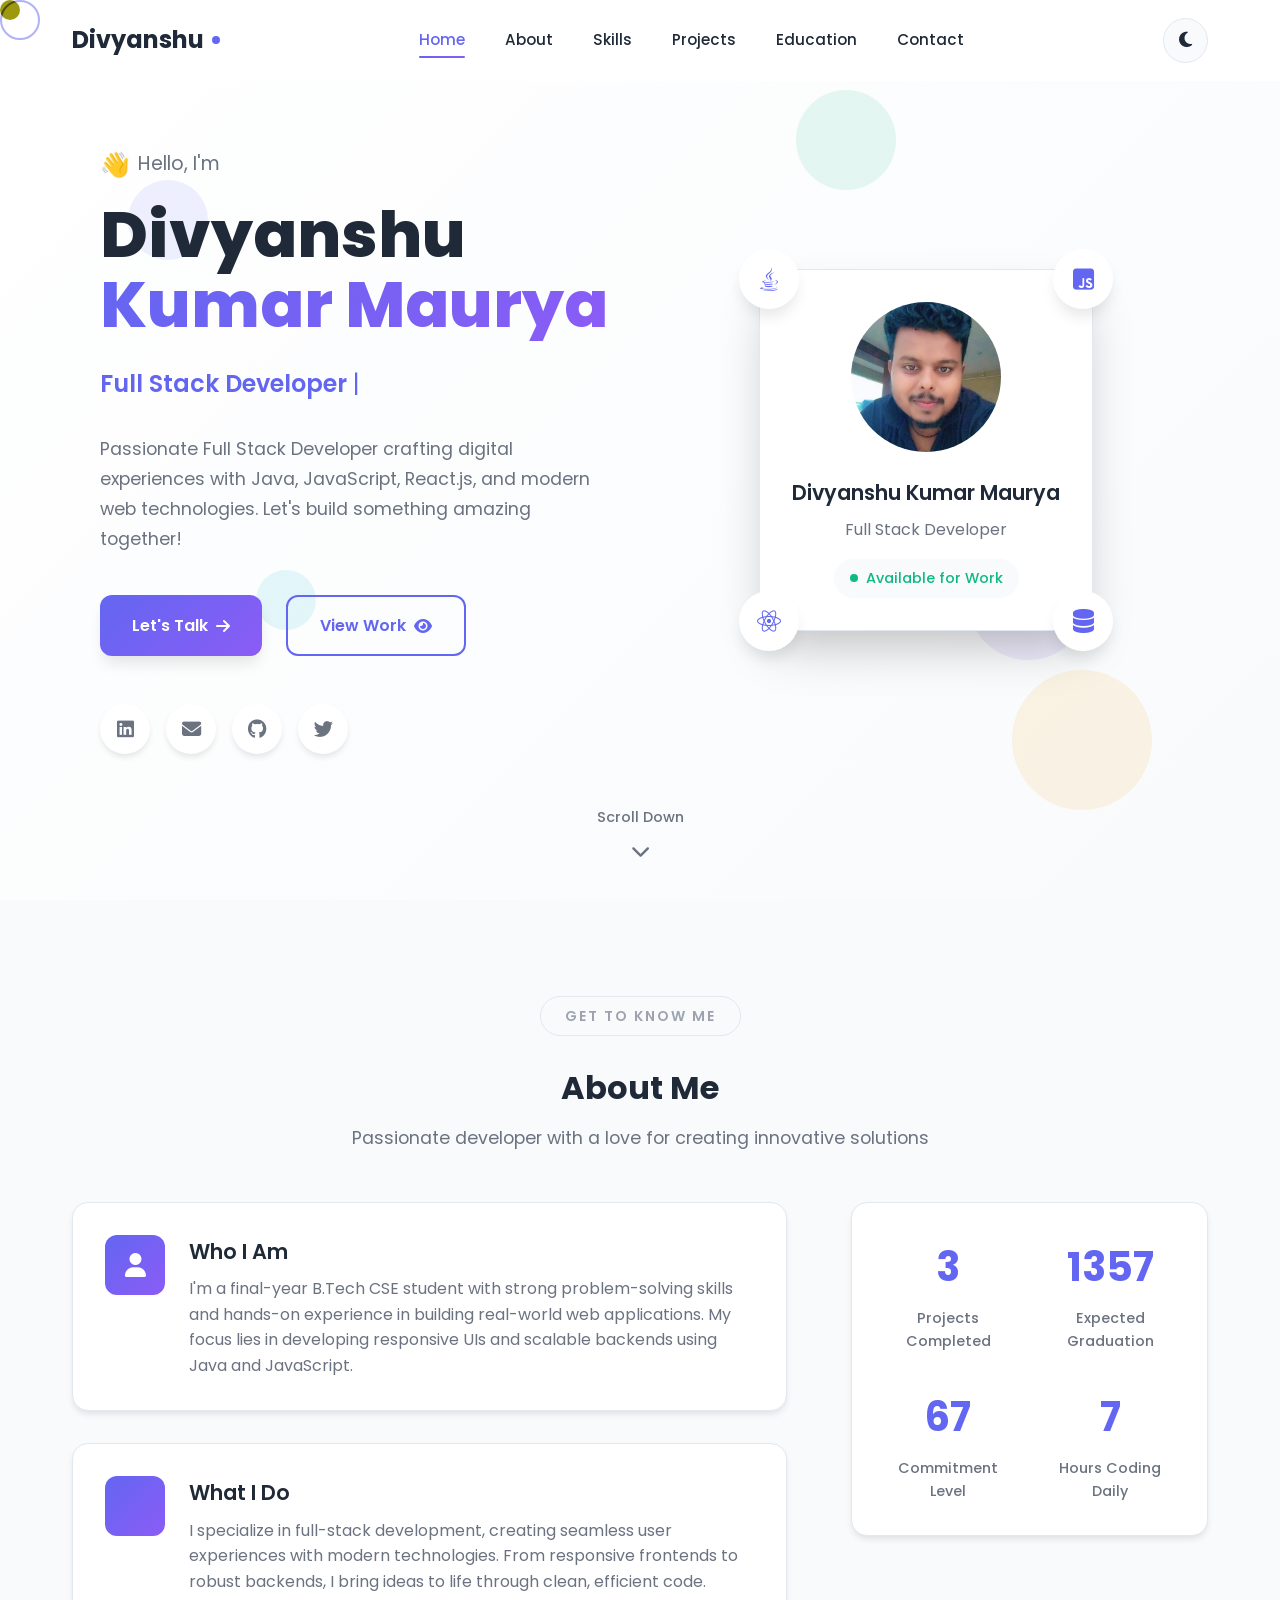
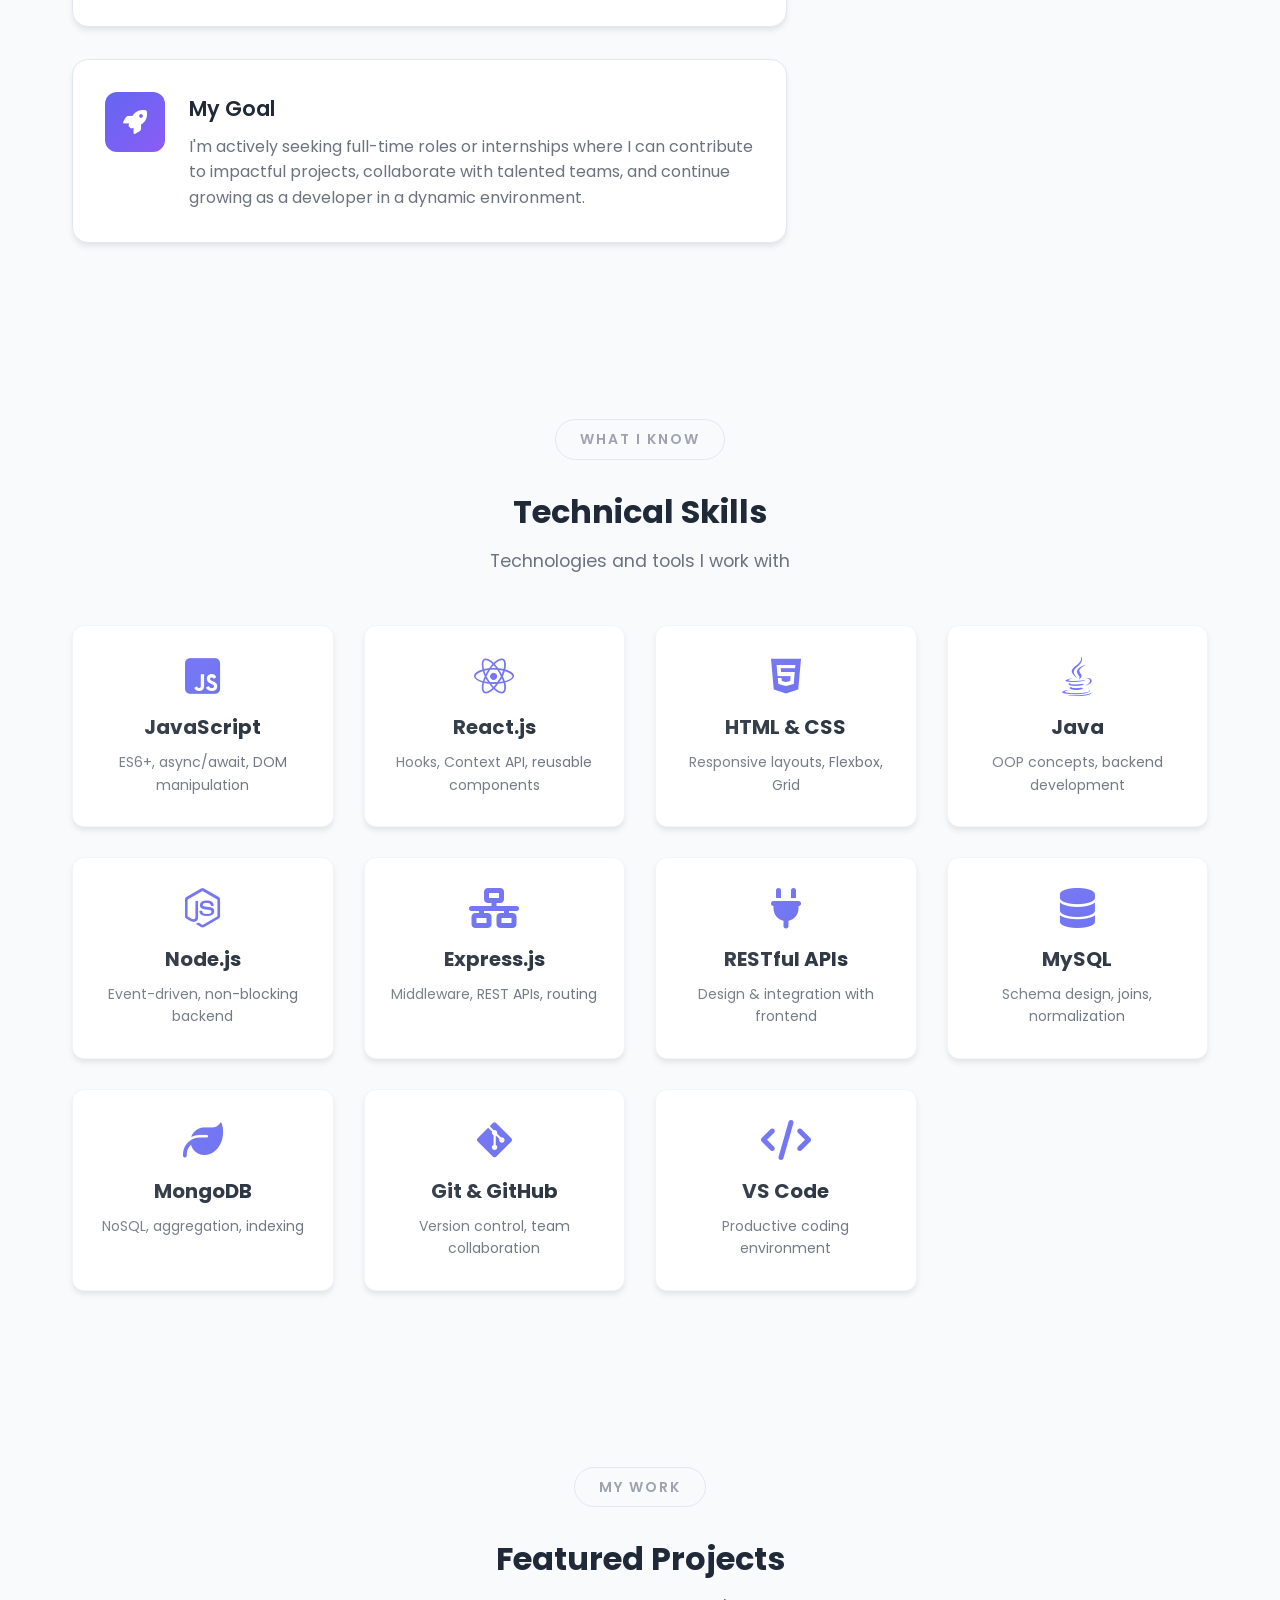
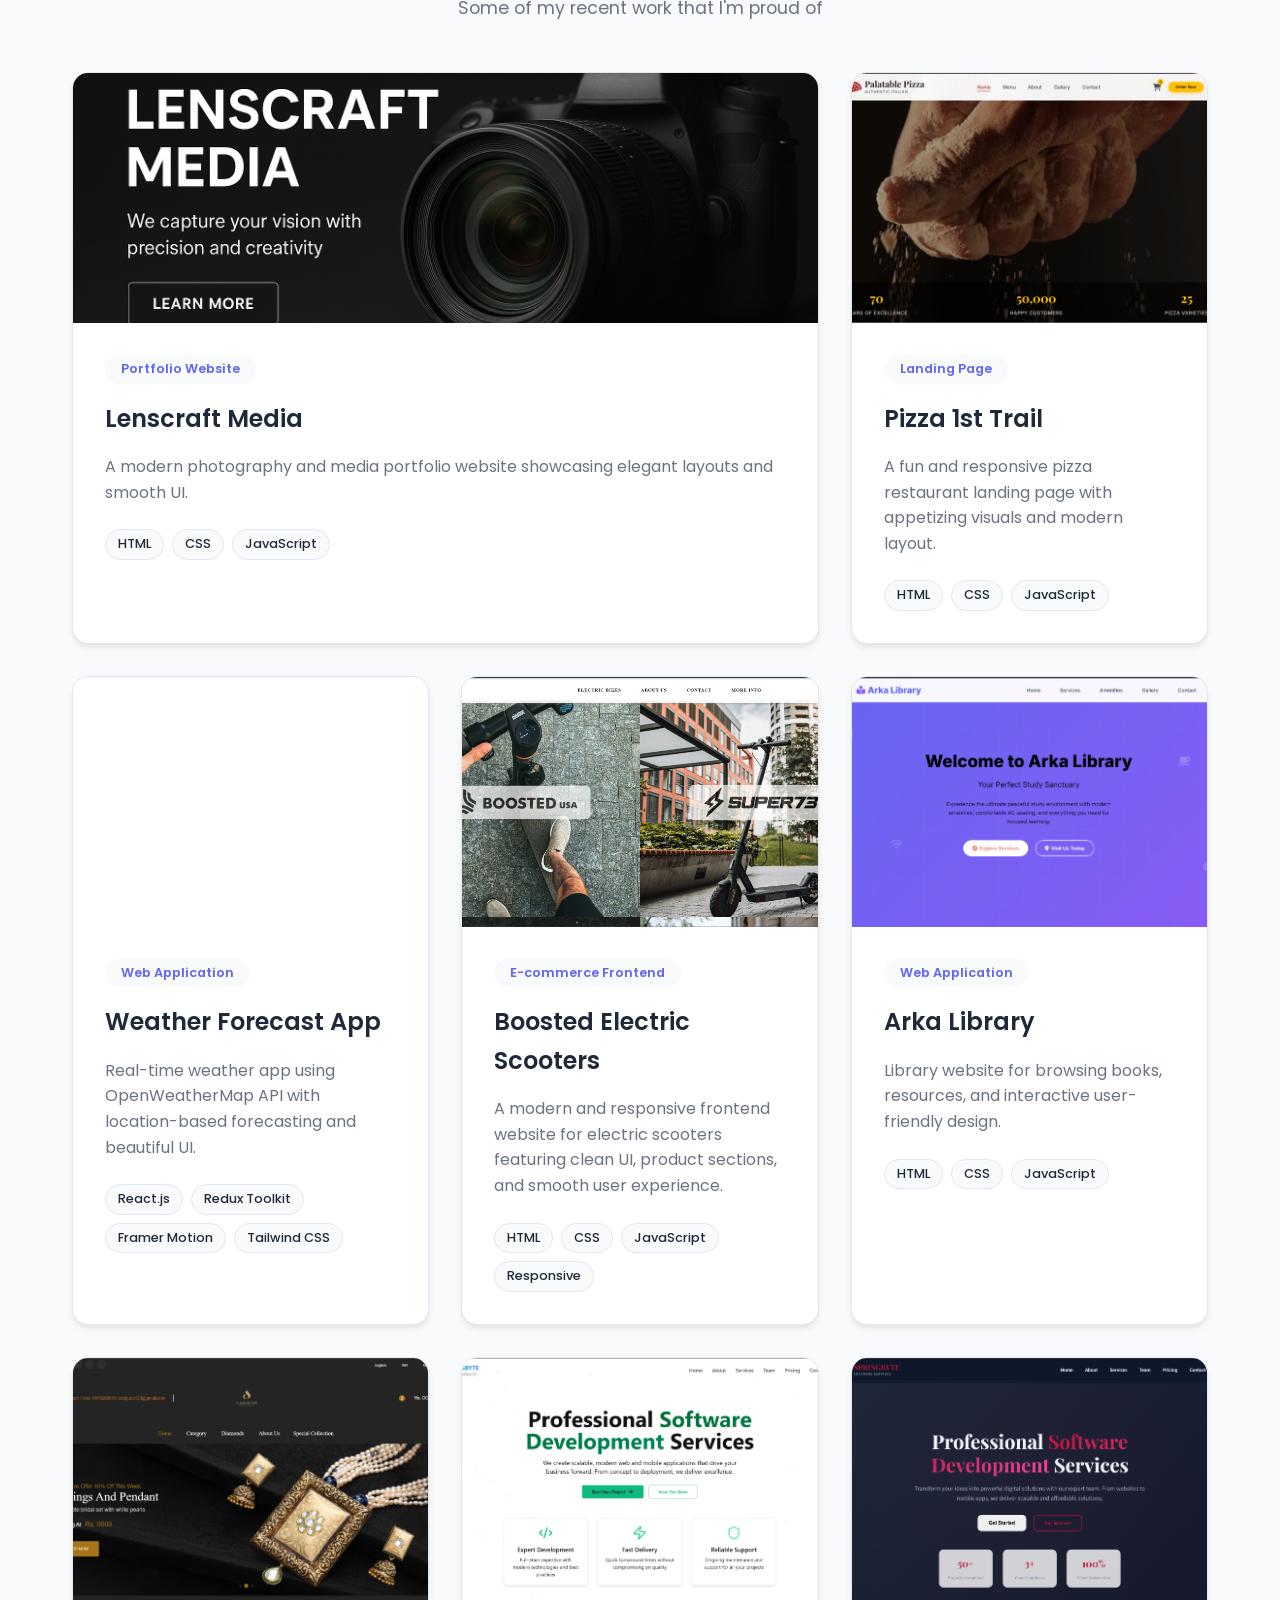
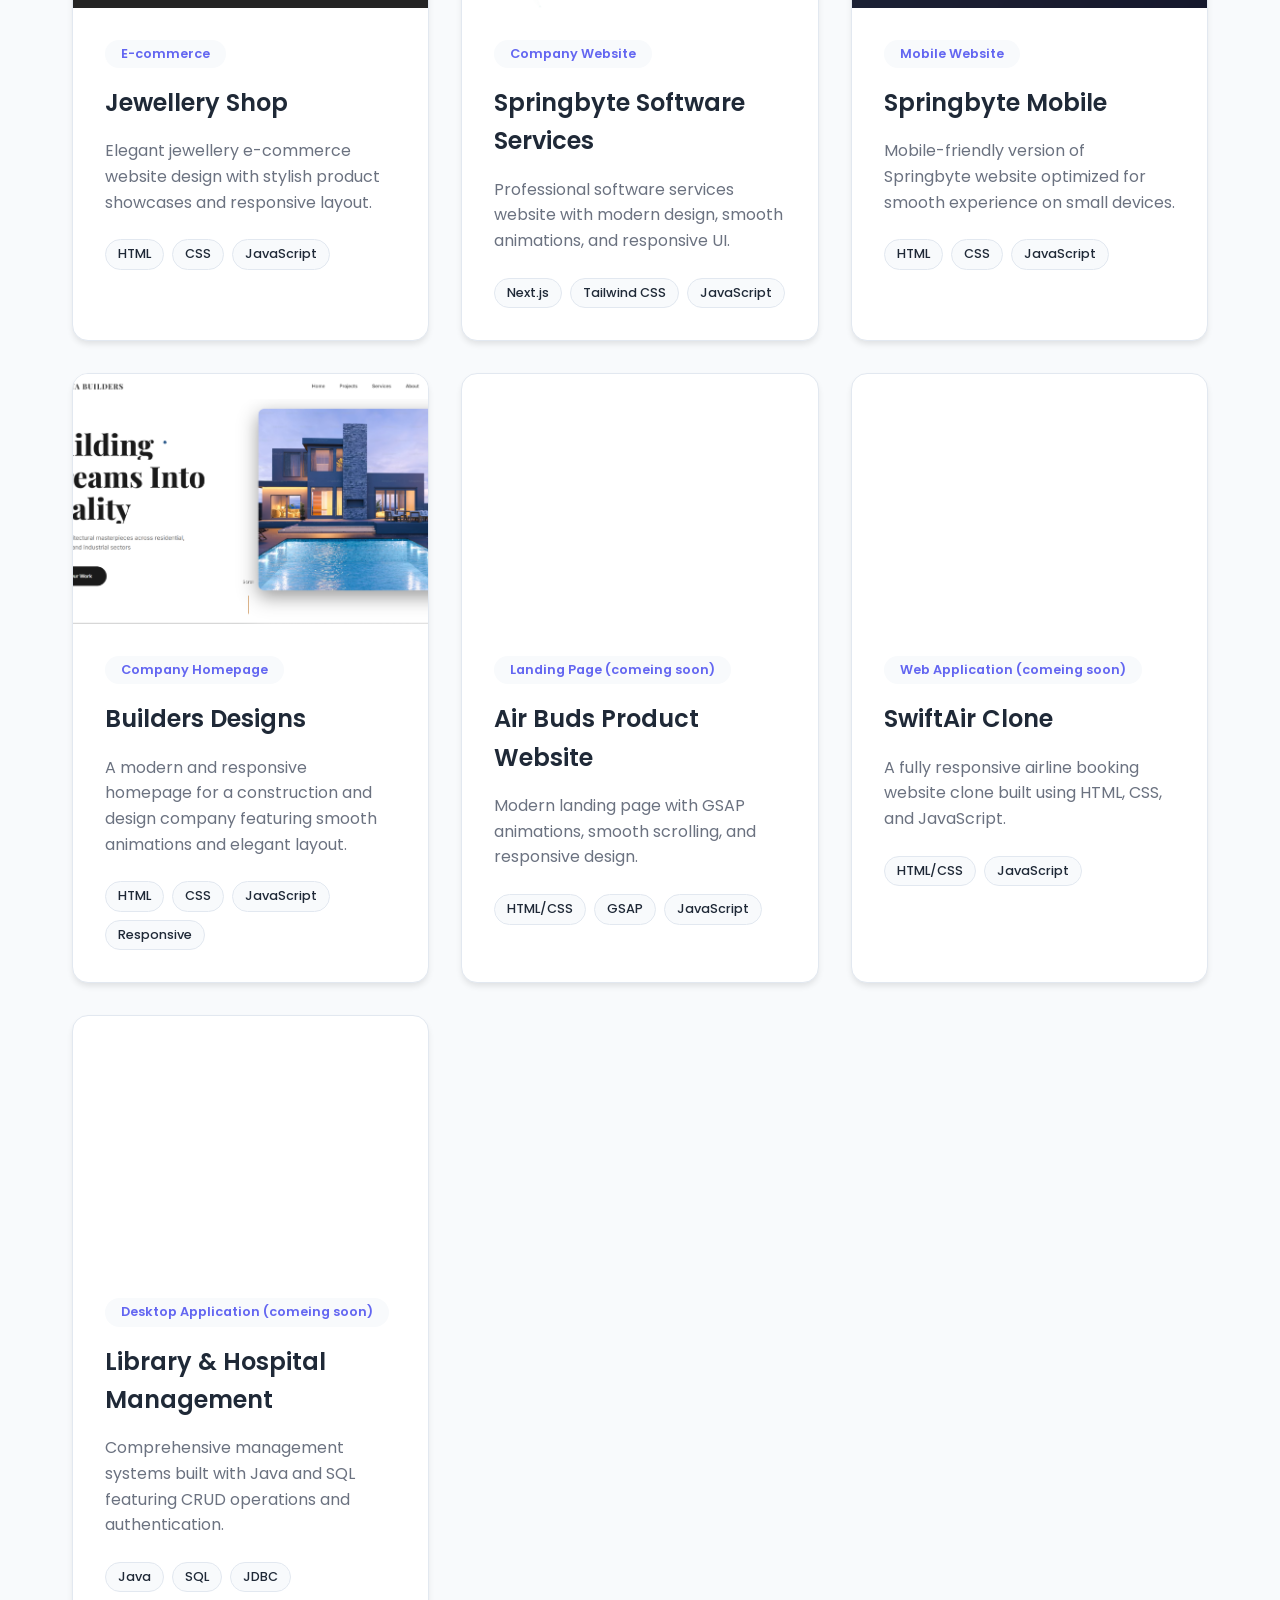
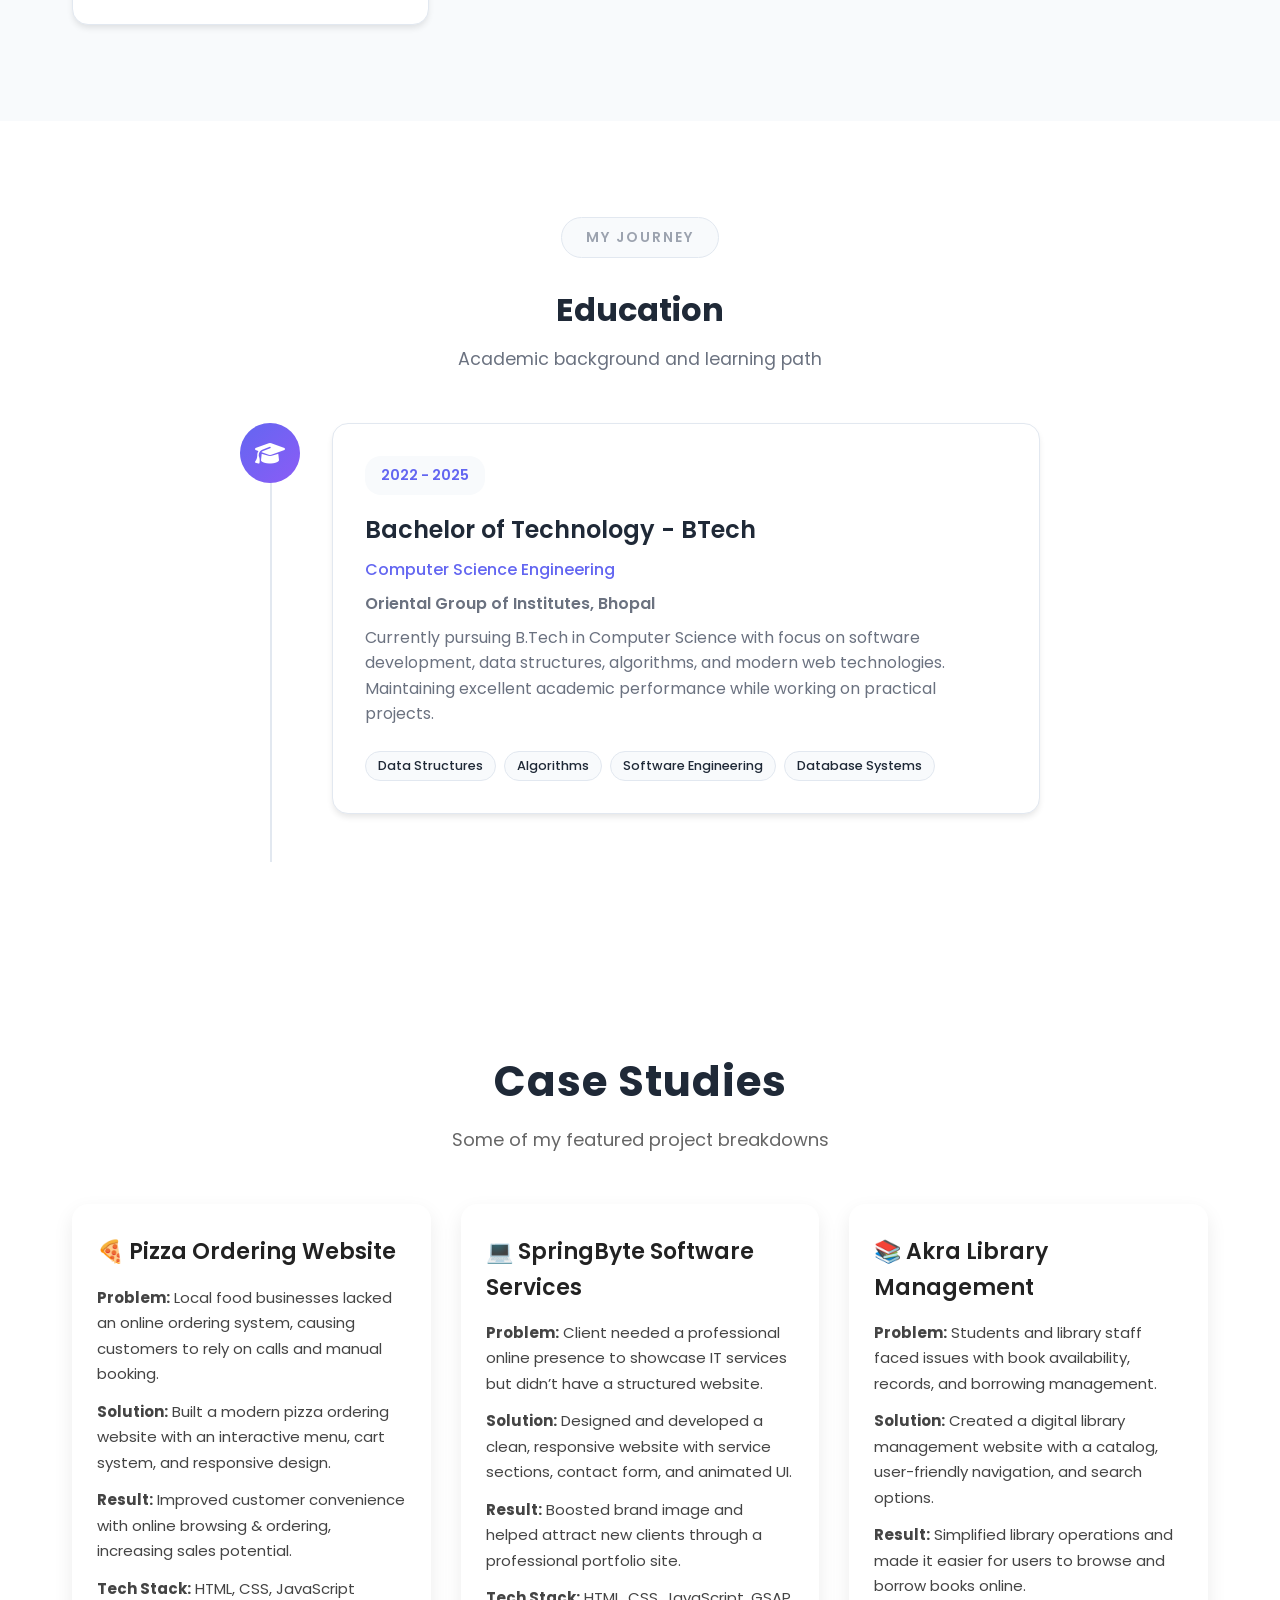
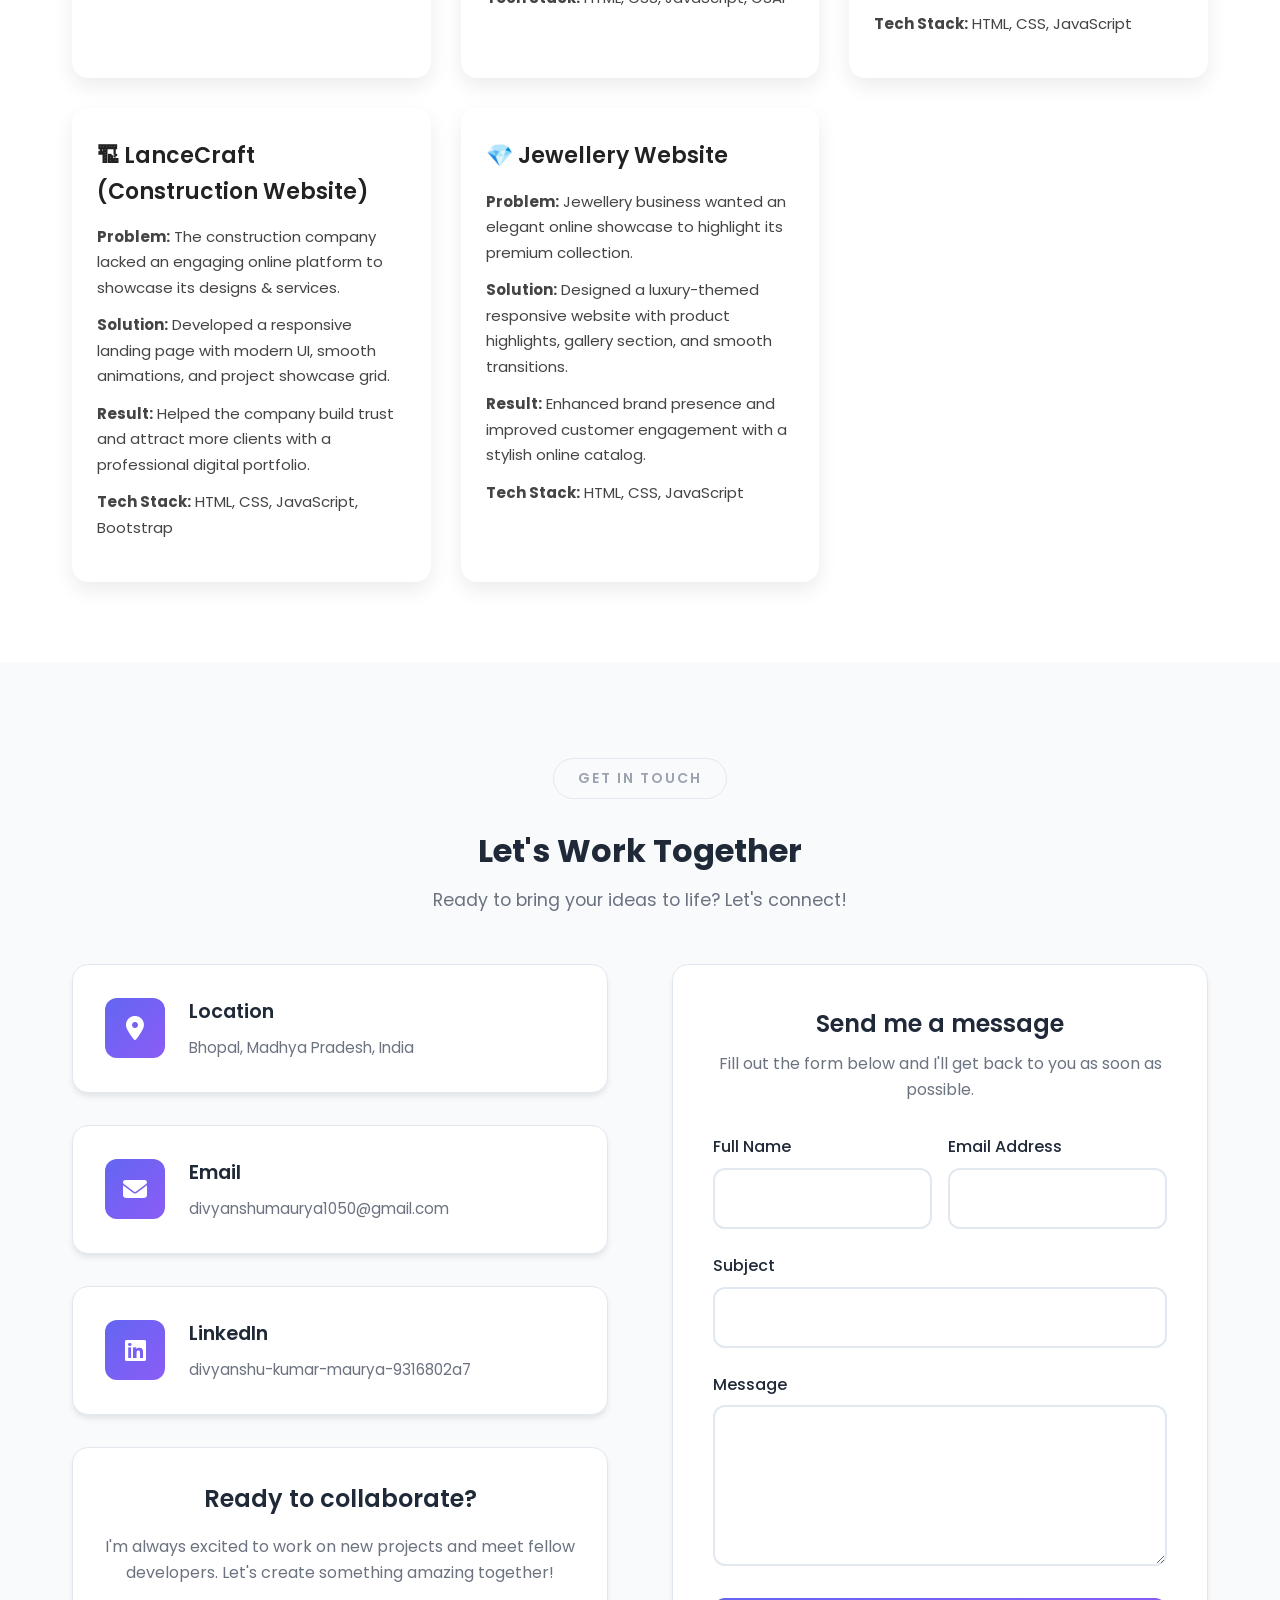
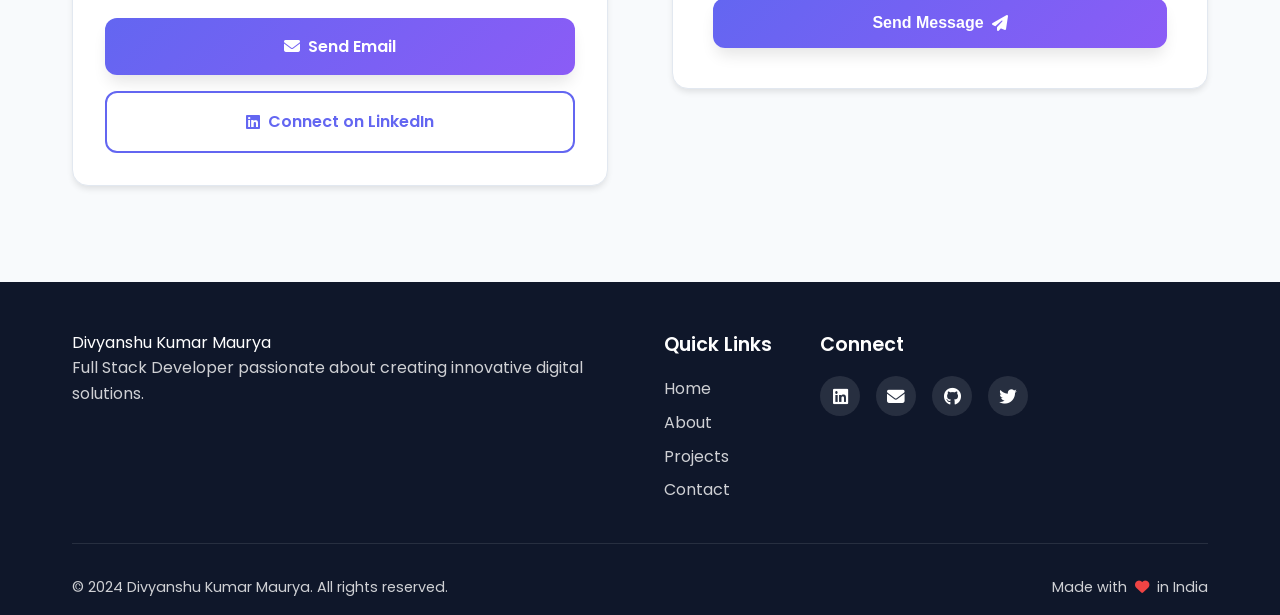
==== index.html @ ae53fe3b "updated project link of weather App change stuctire html to react" ====
<!DOCTYPE html>
<html lang="en">
<head>
    <meta charset="UTF-8">
    <meta name="viewport" content="width=device-width, initial-scale=1.0">
    <title>Divyanshu Kumar Maurya - Full Stack Developer</title>
    <link rel="stylesheet" href="style.css">
    <link href="https://cdnjs.cloudflare.com/ajax/libs/font-awesome/6.4.0/css/all.min.css" rel="stylesheet">
    <link href="https://fonts.googleapis.com/css2?family=Poppins:wght@300;400;500;600;700;800&display=swap" rel="stylesheet">
</head>
<body>
    <!-- Preloader -->
    <div class="preloader" id="preloader">
        <div class="loader">
            <div class="loader-circle"></div>
            <div class="loader-text">DKM</div>
        </div>
    </div>

    <!-- Cursor -->
    <div class="cursor" id="cursor"></div>
    <div class="cursor-follower" id="cursor-follower"></div>

    <!-- Navigation -->
    <nav class="navbar" id="navbar">
        <div class="nav-container">
            <div class="nav-logo">
                <span class="logo-text">Divyanshu</span>
                <div class="logo-dot"></div>
            </div>
            <ul class="nav-menu" id="nav-menu">
                <li><a href="#home" class="nav-link">Home</a></li>
                <li><a href="#about" class="nav-link">About</a></li>
                <li><a href="#skills" class="nav-link">Skills</a></li>
                <li><a href="#projects" class="nav-link">Projects</a></li>
                <li><a href="#education" class="nav-link">Education</a></li>
                <li><a href="#contact" class="nav-link">Contact</a></li>
            </ul>
            <div class="nav-actions">
                <button class="theme-toggle" id="theme-toggle">
                    <i class="fas fa-moon"></i>
                </button>
                <div class="hamburger" id="hamburger">
                    <span></span>
                    <span></span>
                    <span></span>
                </div>
            </div>
        </div>
    </nav>

    <!-- Hero Section -->
    <section id="home" class="hero">
        <div class="hero-bg">
            <div class="floating-shapes">
                <div class="shape shape-1"></div>
                <div class="shape shape-2"></div>
                <div class="shape shape-3"></div>
                <div class="shape shape-4"></div>
                <div class="shape shape-5"></div>
            </div>
        </div>
        
        <div class="hero-container">
            <div class="hero-content">
                <div class="hero-text">
                    <div class="hero-greeting">
                        <span class="wave">👋</span>
                        <span>Hello, I'm</span>
                    </div>
                    <h1 class="hero-title">
                        <span class="title-line">Divyanshu</span>
                        <span class="title-line highlight">Kumar Maurya</span>
                    </h1>
                    <div class="hero-subtitle">
                        <span class="typing-text" id="typing-text"></span>
                        <span class="cursor-blink">|</span>
                    </div>
                    <p class="hero-description">
                        Passionate Full Stack Developer crafting digital experiences with Java, JavaScript, React.js, and modern web technologies. 
                        Let's build something amazing together!
                    </p>
                    <div class="hero-buttons">
                        <a href="#contact" class="btn btn-primary">
                            <span>Let's Talk</span>
                            <i class="fas fa-arrow-right"></i>
                        </a>
                        <a href="#projects" class="btn btn-secondary">
                            <span>View Work</span>
                            <i class="fas fa-eye"></i>
                        </a>
                    </div>
                    <div class="hero-social">
                        <a href="https://www.linkedin.com/in/divyanshu-kumar-maurya-9316802a7" target="_blank" class="social-link" data-tooltip="LinkedIn">
                            <i class="fab fa-linkedin"></i>
                        </a>
                        <a href="mailto:divyanshumaurya1050@gmail.com" class="social-link" data-tooltip="Email">
                            <i class="fas fa-envelope"></i>
                        </a>
                        <a href="#" class="social-link" data-tooltip="GitHub">
                            <i class="fab fa-github"></i>
                        </a>
                        <a href="#" class="social-link" data-tooltip="Twitter">
                            <i class="fab fa-twitter"></i>
                        </a>
                    </div>
                </div>
                <div class="hero-image">
                    <div class="profile-container">
                        <div class="profile-card">
                            <div class="profile-avatar">
                                <img src="public/dev.jpg" alt="Divyanshu Kumar Maurya">
                                <div class="avatar-ring"></div>
                            </div>
                            <div class="profile-info">
                                <h3>Divyanshu Kumar Maurya</h3>
                                <p>Full Stack Developer</p>
                                <div class="status-badge">
                                    <span class="status-dot"></span>
                                    Available for Work
                                </div>
                            </div>
                        </div>
                        <div class="floating-icons">
                            <div class="tech-icon" style="--delay: 0s">
                                <i class="fab fa-java"></i>
                            </div>
                            <div class="tech-icon" style="--delay: 0.5s">
                                <i class="fab fa-js-square"></i>
                            </div>
                            <div class="tech-icon" style="--delay: 1s">
                                <i class="fab fa-react"></i>
                            </div>
                            <div class="tech-icon" style="--delay: 1.5s">
                                <i class="fas fa-database"></i>
                            </div>
                        </div>
                    </div>
                </div>
            </div>
        </div>
        
        <div class="scroll-indicator">
            <div class="scroll-text">Scroll Down</div>
            <div class="scroll-arrow">
                <i class="fas fa-chevron-down"></i>
            </div>
        </div>
    </section>

    <!-- About Section -->
    <section id="about" class="about">
        <div class="container">
            <div class="section-header">
                <span class="section-tag">Get to know me</span>
                <h2 class="section-title">About Me</h2>
                <p class="section-subtitle">Passionate developer with a love for creating innovative solutions</p>
            </div>
            
            <div class="about-content">
                <div class="about-text">
                    <div class="about-card">
                        <div class="card-icon">
                            <i class="fas fa-user"></i>
                        </div>
                        <div class="card-content">
                            <h3>Who I Am</h3>
                            <p>I'm a final-year B.Tech CSE student with strong problem-solving skills and hands-on experience in building real-world web applications. My focus lies in developing responsive UIs and scalable backends using Java and JavaScript.</p>
                        </div>
                    </div>
                    
                    <div class="about-card">
                        <div class="card-icon">
                            <i class="fas fa-target"></i>
                        </div>
                        <div class="card-content">
                            <h3>What I Do</h3>
                            <p>I specialize in full-stack development, creating seamless user experiences with modern technologies. From responsive frontends to robust backends, I bring ideas to life through clean, efficient code.</p>
                        </div>
                    </div>
                    
                    <div class="about-card">
                        <div class="card-icon">
                            <i class="fas fa-rocket"></i>
                        </div>
                        <div class="card-content">
                            <h3>My Goal</h3>
                            <p>I'm actively seeking full-time roles or internships where I can contribute to impactful projects, collaborate with talented teams, and continue growing as a developer in a dynamic environment.</p>
                        </div>
                    </div>
                </div>
                
                <div class="about-stats">
                    <div class="stats-grid">
                        <div class="stat-item">
                            <div class="stat-number" data-count="4">0</div>
                            <div class="stat-label">Projects Completed</div>
                        </div>
                        <div class="stat-item">
                            <div class="stat-number" data-count="2025">2022</div>
                            <div class="stat-label">Expected Graduation</div>
                        </div>
                        <div class="stat-item">
                            <div class="stat-number" data-count="100">0</div>
                            <div class="stat-label">Commitment Level</div>
                        </div>
                        <div class="stat-item">
                            <div class="stat-number" data-count="10">0</div>
                            <div class="stat-label">Hours Coding Daily</div>
                        </div>
                    </div>
                </div>
            </div>
        </div>
    </section>
  <!-- Skills Section -->
<section id="skills" class="skills-section">
  <div class="container">
    <div class="section-header">
      <span class="section-tag">What I Know</span>
      <h2 class="section-title">Technical Skills</h2>
      <p class="section-subtitle">Technologies and tools I work with</p>
    </div>

    <div class="skills-grid">
      <!-- Frontend -->
      <div class="skill-card">
        <i class="fab fa-js-square"></i>
        <h3>JavaScript</h3>
        <p>ES6+, async/await, DOM manipulation</p>
      </div>

      <div class="skill-card">
        <i class="fab fa-react"></i>
        <h3>React.js</h3>
        <p>Hooks, Context API, reusable components</p>
      </div>

      <div class="skill-card">
        <i class="fab fa-html5"></i>
        <h3>HTML & CSS</h3>
        <p>Responsive layouts, Flexbox, Grid</p>
      </div>

      <!-- Backend -->
      <div class="skill-card">
        <i class="fab fa-java"></i>
        <h3>Java</h3>
        <p>OOP concepts, backend development</p>
      </div>

      <div class="skill-card">
        <i class="fab fa-node-js"></i>
        <h3>Node.js</h3>
        <p>Event-driven, non-blocking backend</p>
      </div>

      <div class="skill-card">
        <i class="fas fa-network-wired"></i>
        <h3>Express.js</h3>
        <p>Middleware, REST APIs, routing</p>
      </div>

      <div class="skill-card">
        <i class="fas fa-plug"></i>
        <h3>RESTful APIs</h3>
        <p>Design & integration with frontend</p>
      </div>

      <!-- Database -->
      <div class="skill-card">
        <i class="fas fa-database"></i>
        <h3>MySQL</h3>
        <p>Schema design, joins, normalization</p>
      </div>

      <div class="skill-card">
        <i class="fas fa-leaf"></i>
        <h3>MongoDB</h3>
        <p>NoSQL, aggregation, indexing</p>
      </div>

      <!-- Tools -->
      <div class="skill-card">
        <i class="fab fa-git-alt"></i>
        <h3>Git & GitHub</h3>
        <p>Version control, team collaboration</p>
      </div>

      <div class="skill-card">
        <i class="fas fa-code"></i>
        <h3>VS Code</h3>
        <p>Productive coding environment</p>
      </div>
    </div>
  </div>
</section>

<!-- Animation Script (AOS Library) -->
<link href="https://unpkg.com/aos@2.3.1/dist/aos.css" rel="stylesheet">
<script src="https://unpkg.com/aos@2.3.1/dist/aos.js"></script>
<script>
  AOS.init({
    duration: 1000,
    once: true
  });
</script>


    <!-- Projects Section -->
<section id="projects" class="projects">
  <div class="container">
    <div class="section-header">
      <span class="section-tag">My work</span>
      <h2 class="section-title">Featured Projects</h2>
      <p class="section-subtitle">Some of my recent work that I'm proud of</p>
    </div>

    <div class="projects-grid">

      <!-- Lenscraft Media -->
      <div class="project-card featured">
        <div class="project-image">
          <img src="public/ChatGPT Image Sep 14, 2025, 07_18_45 PM.png" alt="Lenscraft Media">
          <div class="project-overlay">
            <div class="project-links">
              <a href="https://dvyanshu1050.github.io/LENSCRAFT-MEDIA/" target="_blank" class="project-link">
                <i class="fas fa-external-link-alt"></i>
              </a>
              <a href="#" target="_blank" class="project-link">
                <i class="fab fa-github"></i>
              </a>
            </div>
          </div>
        </div>
        <div class="project-content">
          <div class="project-category">Portfolio Website</div>
          <h3>Lenscraft Media</h3>
          <p>A modern photography and media portfolio website showcasing elegant layouts and smooth UI.</p>
          <div class="project-tech">
            <span>HTML</span>
            <span>CSS</span>
            <span>JavaScript</span>
          </div>
        </div>
      </div>

      <!-- Pizza 1st Trail -->
      <div class="project-card">
        <div class="project-image">
          <img src="public/Screenshot 2025-09-14 191158.png" alt="Pizza Website">
          <div class="project-overlay">
            <div class="project-links">
              <a href="https://dvyanshu1050.github.io/pizza1stTrail/" target="_blank" class="project-link">
                <i class="fas fa-external-link-alt"></i>
              </a>
              <a href="#" target="_blank" class="project-link">
                <i class="fab fa-github"></i>
              </a>
            </div>
          </div>
        </div>
        <div class="project-content">
          <div class="project-category">Landing Page</div>
          <h3>Pizza 1st Trail</h3>
          <p>A fun and responsive pizza restaurant landing page with appetizing visuals and modern layout.</p>
          <div class="project-tech">
            <span>HTML</span>
            <span>CSS</span>
            <span>JavaScript</span>
          </div>
        </div>
      </div>

 <!-- Weather App -->
<div class="project-card">
  <div class="project-image">
    <img src="https://i.ytimg.com/vi/w-V1pMrGAjc/maxresdefault.jpg" alt="Weather Forecast App">
    
    <div class="project-overlay">
      <div class="project-links">
        
        <!-- ✅ Updated Live Link -->
        <a href="https://weather-app-lovat-alpha-67.vercel.app/" target="_blank" class="project-link">
          <i class="fas fa-external-link-alt"></i>
        </a>

        <!-- GitHub same -->
        <a href="https://github.com/Dvyanshu1050/weatherApp" target="_blank" class="project-link">
          <i class="fab fa-github"></i>
        </a>

      </div>
    </div>
  </div>

  <div class="project-content">
    <div class="project-category">Web Application</div>
    <h3>Weather Forecast App</h3>

    <p>
      Real-time weather app using OpenWeatherMap API with location-based forecasting and beautiful UI.
    </p>

   <div class="project-tech">
  <span>React.js</span>
  <span>Redux Toolkit</span>
  <span>Framer Motion</span>
  <span>Tailwind CSS</span>
</div>
  </div>
</div>

<!-- Boosted Electric Scooters -->
<div class="project-card">
  <div class="project-image">
    <img src="public/Screenshot 2026-01-14 220104.png" alt="Boosted Electric Scooters">
    <div class="project-overlay">
      <div class="project-links">
        <a href="https://dvyanshu1050.github.io/Boosted_electric_scooters-frontend/" target="_blank" class="project-link">
          <i class="fas fa-external-link-alt"></i>
        </a>
        <a href="#" target="_blank" class="project-link">
          <i class="fab fa-github"></i>
        </a>
      </div>
    </div>
  </div>

  <div class="project-content">
    <div class="project-category">E-commerce Frontend</div>
    <h3>Boosted Electric Scooters</h3>
    <p>
      A modern and responsive frontend website for electric scooters featuring
      clean UI, product sections, and smooth user experience.
    </p>
    <div class="project-tech">
      <span>HTML</span>
      <span>CSS</span>
      <span>JavaScript</span>
      <span>Responsive</span>
    </div>
  </div>
</div>

      <!-- Arka Library -->
      <div class="project-card">
        <div class="project-image">
          <img src="public/Screenshot 2025-09-14 191228.png" alt="Arka Library Website">
          <div class="project-overlay">
            <div class="project-links">
              <a href="https://dvyanshu1050.github.io/Arka_Library_01/" target="_blank" class="project-link">
                <i class="fas fa-external-link-alt"></i>
              </a>
              <a href="#" target="_blank" class="project-link">
                <i class="fab fa-github"></i>
              </a>
            </div>
          </div>
        </div>
        <div class="project-content">
          <div class="project-category">Web Application</div>
          <h3>Arka Library</h3>
          <p>Library website for browsing books, resources, and interactive user-friendly design.</p>
          <div class="project-tech">
            <span>HTML</span>
            <span>CSS</span>
            <span>JavaScript</span>
          </div>
        </div>
      </div>

      <!-- Jewellery Shop -->
      <div class="project-card">
        <div class="project-image">
          <img src="public/Screenshot 2025-09-14 191320.png" alt="Jewellery Shop">
          <div class="project-overlay">
            <div class="project-links">
              <a href="https://dvyanshu1050.github.io/JewelleryShop/" target="_blank" class="project-link">
                <i class="fas fa-external-link-alt"></i>
              </a>
              <a href="#" target="_blank" class="project-link">
                <i class="fab fa-github"></i>
              </a>
            </div>
          </div>
        </div>
        <div class="project-content">
          <div class="project-category">E-commerce</div>
          <h3>Jewellery Shop</h3>
          <p>Elegant jewellery e-commerce website design with stylish product showcases and responsive layout.</p>
          <div class="project-tech">
            <span>HTML</span>
            <span>CSS</span>
            <span>JavaScript</span>
          </div>
        </div>
      </div>

      <!-- Springbyte -->
      <div class="project-card">
        <div class="project-image">
          <img src="public/Screenshot 2025-09-15 165918.png" alt="Springbyte Website">
          <div class="project-overlay">
            <div class="project-links">
              <a href="https://springbyte.vercel.app" target="_blank" class="project-link">
                <i class="fas fa-external-link-alt"></i>
              </a>
              <a href="#" target="_blank" class="project-link">
                <i class="fab fa-github"></i>
              </a>
            </div>
          </div>
        </div>
        <div class="project-content">
          <div class="project-category">Company Website </div>
          <h3>Springbyte Software Services</h3>
          <p>Professional software services website with modern design, smooth animations, and responsive UI.</p>
          <div class="project-tech">
            <span>Next.js</span>
            <span>Tailwind CSS</span>
            <span>JavaScript</span>
          </div>
        </div>
      </div>

      <!-- Mobile Springbyte -->
      <div class="project-card">
        <div class="project-image">
          <img src="public/Screenshot 2025-09-15 165611.png" alt="Mobile Springbyte Website">
          <div class="project-overlay">
            <div class="project-links">
              <a href="https://dvyanshu1050.github.io/MobileSPRINGBYTE-SOFTWARE-SERVICES/" target="_blank" class="project-link">
                <i class="fas fa-external-link-alt"></i>
              </a>
              <a href="#" target="_blank" class="project-link">
                <i class="fab fa-github"></i>
              </a>
            </div>
          </div>
        </div>
        <div class="project-content">
          <div class="project-category">Mobile Website</div>
          <h3>Springbyte Mobile</h3>
          <p>Mobile-friendly version of Springbyte website optimized for smooth experience on small devices.</p>
          <div class="project-tech">
            <span>HTML</span>
            <span>CSS</span>
            <span>JavaScript</span>
          </div>
        </div>
      </div>
     
      <!-- Builders Designs -->
<div class="project-card">
  <div class="project-image">
    <img src="public/Screenshot 2025-10-07 145020.png " alt="Builders Design Website">
    <div class="project-overlay">
      <div class="project-links">
        <a href="https://dvyanshu1050.github.io/builders_design/" target="_blank" class="project-link">
          <i class="fas fa-external-link-alt"></i>
        </a>
        <a href="https://github.com/Dvyanshu1050/builders_design" target="_blank" class="project-link">
          <i class="fab fa-github"></i>
        </a>
      </div>
    </div>
  </div>
  <div class="project-content">
    <div class="project-category">Company Homepage</div>
    <h3>Builders Designs</h3>
    <p>A modern and responsive homepage for a construction and design company featuring smooth animations and elegant layout.</p>
    <div class="project-tech">
      <span>HTML</span>
      <span>CSS</span>
      <span>JavaScript</span>
      <span>Responsive</span>
    </div>
  </div>
</div>

      <!-- Air Buds -->
      <div class="project-card">
        <div class="project-image">
          <img src="https://cdn.shopify.com/s/files/1/0506/6788/0604/files/Airbud_550_Web_Banner_600x600.jpg?v=1679396268" alt="Air Buds Website">
          <div class="project-overlay">
            <div class="project-links">
              <a href="#" target="_blank" class="project-link">
                <i class="fas fa-external-link-alt"></i>
              </a>
              <a href="#" target="_blank" class="project-link">
                <i class="fab fa-github"></i>
              </a>
            </div>
          </div>
        </div>
        <div class="project-content">
          <div class="project-category">Landing Page (comeing soon)</div>
          <h3>Air Buds Product Website </h3>
          <p>Modern landing page with GSAP animations, smooth scrolling, and responsive design.</p>
          <div class="project-tech">
            <span>HTML/CSS</span>
            <span>GSAP</span>
            <span>JavaScript</span>
          </div>
        </div>
      </div>

      <!-- SwiftAir Clone -->
      <div class="project-card">
        <div class="project-image">
          <img src="https://www.aviationtoday.com/wp-content/uploads/2020/03/Airplane_Stock_960.jpg" alt="SwiftAir Clone">
          <div class="project-overlay">
            <div class="project-links">
              <a href="#" target="_blank" class="project-link">
                <i class="fas fa-external-link-alt"></i>
              </a>
              <a href="#" target="_blank" class="project-link">
                <i class="fab fa-github"></i>
              </a>
            </div>
          </div>
        </div>
        <div class="project-content">
          <div class="project-category">Web Application (comeing soon)</div>
          <h3>SwiftAir Clone</h3>
          <p>A fully responsive airline booking website clone built using HTML, CSS, and JavaScript.</p>
          <div class="project-tech">
            <span>HTML/CSS</span>
            <span>JavaScript</span>
          </div>
        </div>
      </div>

      <!-- Hospital & Library -->
      <div class="project-card">
        <div class="project-image">
          <img src="https://docpulse.com/wp-content/uploads/2024/02/slider-small-1.jpg" alt="Management Systems">
          <div class="project-overlay">
            <div class="project-links">
              <a href="#" target="_blank" class="project-link">
                <i class="fas fa-external-link-alt"></i>
              </a>
              <a href="#" target="_blank" class="project-link">
                <i class="fab fa-github"></i>
              </a>
            </div>
          </div>
        </div>
        <div class="project-content">
          <div class="project-category">Desktop Application (comeing soon)</div>
          <h3>Library & Hospital Management</h3>
          <p>Comprehensive management systems built with Java and SQL featuring CRUD operations and authentication.</p>
          <div class="project-tech">
            <span>Java</span>
            <span>SQL</span>
            <span>JDBC</span>
          </div>
        </div>
      </div>

        
    </div>
  </div>
</section>


    <!-- Education Section -->
    <section id="education" class="education">
        <div class="container">
            <div class="section-header">
                <span class="section-tag">My journey</span>
                <h2 class="section-title">Education</h2>
                <p class="section-subtitle">Academic background and learning path</p>
            </div>
            
            <div class="education-timeline">
                <div class="timeline-item">
                    <div class="timeline-marker">
                        <i class="fas fa-graduation-cap"></i>
                    </div>
                    <div class="timeline-content">
                        <div class="timeline-date">2022 - 2025</div>
                        <h3>Bachelor of Technology - BTech</h3>
                        <h4>Computer Science Engineering</h4>
                        <p class="institution">Oriental Group of Institutes, Bhopal</p>
                        <p class="description">
                            Currently pursuing B.Tech in Computer Science with focus on software development, 
                            data structures, algorithms, and modern web technologies. Maintaining excellent academic 
                            performance while working on practical projects.
                        </p>
                        <div class="timeline-skills">
                            <span>Data Structures</span>
                            <span>Algorithms</span>
                            <span>Software Engineering</span>
                            <span>Database Systems</span>
                        </div>
                    </div>
                </div>
            </div>
        </div>
    </section>

    <!-- ================= Case Studies Section ================= -->
<section class="case-studies" id="case-studies">
  <div class="container">
    <h2 class="section-title">Case Studies</h2>
    <p class="section-subtitle">Some of my featured project breakdowns</p>

    <div class="case-grid">

      <!-- Pizza -->
      <div class="case-card">
        <h3>🍕 Pizza Ordering Website</h3>
        <p><strong>Problem:</strong> Local food businesses lacked an online ordering system, causing customers to rely on calls and manual booking.</p>
        <p><strong>Solution:</strong> Built a modern pizza ordering website with an interactive menu, cart system, and responsive design.</p>
        <p><strong>Result:</strong> Improved customer convenience with online browsing & ordering, increasing sales potential.</p>
        <p><strong>Tech Stack:</strong> HTML, CSS, JavaScript</p>
      </div>

      <!-- SpringByte -->
      <div class="case-card">
        <h3>💻 SpringByte Software Services</h3>
        <p><strong>Problem:</strong> Client needed a professional online presence to showcase IT services but didn’t have a structured website.</p>
        <p><strong>Solution:</strong> Designed and developed a clean, responsive website with service sections, contact form, and animated UI.</p>
        <p><strong>Result:</strong> Boosted brand image and helped attract new clients through a professional portfolio site.</p>
        <p><strong>Tech Stack:</strong> HTML, CSS, JavaScript, GSAP</p>
      </div>

      <!-- Akra Library -->
      <div class="case-card">
        <h3>📚 Akra Library Management</h3>
        <p><strong>Problem:</strong> Students and library staff faced issues with book availability, records, and borrowing management.</p>
        <p><strong>Solution:</strong> Created a digital library management website with a catalog, user-friendly navigation, and search options.</p>
        <p><strong>Result:</strong> Simplified library operations and made it easier for users to browse and borrow books online.</p>
        <p><strong>Tech Stack:</strong> HTML, CSS, JavaScript</p>
      </div>

      <!-- LanceCraft -->
      <div class="case-card">
        <h3>🏗 LanceCraft (Construction Website)</h3>
        <p><strong>Problem:</strong> The construction company lacked an engaging online platform to showcase its designs & services.</p>
        <p><strong>Solution:</strong> Developed a responsive landing page with modern UI, smooth animations, and project showcase grid.</p>
        <p><strong>Result:</strong> Helped the company build trust and attract more clients with a professional digital portfolio.</p>
        <p><strong>Tech Stack:</strong> HTML, CSS, JavaScript, Bootstrap</p>
      </div>

      <!-- Jewellery -->
      <div class="case-card">
        <h3>💎 Jewellery Website</h3>
        <p><strong>Problem:</strong> Jewellery business wanted an elegant online showcase to highlight its premium collection.</p>
        <p><strong>Solution:</strong> Designed a luxury-themed responsive website with product highlights, gallery section, and smooth transitions.</p>
        <p><strong>Result:</strong> Enhanced brand presence and improved customer engagement with a stylish online catalog.</p>
        <p><strong>Tech Stack:</strong> HTML, CSS, JavaScript</p>
      </div>

    </div>
  </div>
</section>



    <!-- Contact Section -->
    <section id="contact" class="contact">
        <div class="container">
            <div class="section-header">
                <span class="section-tag">Get in touch</span>
                <h2 class="section-title">Let's Work Together</h2>
                <p class="section-subtitle">Ready to bring your ideas to life? Let's connect!</p>
            </div>
            
            <div class="contact-content">
                <div class="contact-info">
                    <div class="contact-card">
                        <div class="contact-icon">
                            <i class="fas fa-map-marker-alt"></i>
                        </div>
                        <div class="contact-details">
                            <h3>Location</h3>
                            <p>Bhopal, Madhya Pradesh, India</p>
                        </div>
                    </div>
                    
                    <div class="contact-card">
                        <div class="contact-icon">
                            <i class="fas fa-envelope"></i>
                        </div>
                        <div class="contact-details">
                            <h3>Email</h3>
                            <p>divyanshumaurya1050@gmail.com</p>
                        </div>
                    </div>
                    
                    <div class="contact-card">
                        <div class="contact-icon">
                            <i class="fab fa-linkedin"></i>
                        </div>
                        <div class="contact-details">
                            <h3>LinkedIn</h3>
                            <p>divyanshu-kumar-maurya-9316802a7</p>
                        </div>
                    </div>
                    
                    <div class="contact-cta">
                        <h3>Ready to collaborate?</h3>
                        <p>I'm always excited to work on new projects and meet fellow developers. Let's create something amazing together!</p>
                        <div class="cta-buttons">
                            <a href="mailto:divyanshumaurya1050@gmail.com" class="btn btn-primary">
                                <i class="fas fa-envelope"></i>
                                <span>Send Email</span>
                            </a>
                            <a href="https://www.linkedin.com/in/divyanshu-kumar-maurya-9316802a7" class="btn btn-secondary" target="_blank">
                                <i class="fab fa-linkedin"></i>
                                <span>Connect on LinkedIn</span>
                            </a>
                        </div>
                    </div>
                </div>

                <form class="contact-form" id="contact-form">
                    <div class="form-header">
                        <h3>Send me a message</h3>
                        <p>Fill out the form below and I'll get back to you as soon as possible.</p>
                    </div>
                    
                    <div class="form-row">
                        <div class="form-group">
                            <label for="name">Full Name</label>
                            <input type="text" id="name" name="name" required>
                        </div>
                        <div class="form-group">
                            <label for="email">Email Address</label>
                            <input type="email" id="email" name="email" required>
                        </div>
                    </div>
                    
                    <div class="form-group">
                        <label for="subject">Subject</label>
                        <input type="text" id="subject" name="subject" required>
                    </div>
                    
                    <div class="form-group">
                        <label for="message">Message</label>
                        <textarea id="message" name="message" rows="5" required></textarea>
                    </div>
                    
                    <button type="submit" class="btn btn-primary btn-full">
                        <span>Send Message</span>
                        <i class="fas fa-paper-plane"></i>
                    </button>
                </form>
            </div>
        </div>
    </section>

    <!-- Footer -->
    <footer class="footer">
        <div class="container">
            <div class="footer-content">
                <div class="footer-info">
                    <div class="footer-logo">
                        <span>Divyanshu Kumar Maurya</span>
                    </div>
                    <p>Full Stack Developer passionate about creating innovative digital solutions.</p>
                </div>
                <div class="footer-links">
                    <div class="footer-section">
                        <h4>Quick Links</h4>
                        <ul>
                            <li><a href="#home">Home</a></li>
                            <li><a href="#about">About</a></li>
                            <li><a href="#projects">Projects</a></li>
                            <li><a href="#contact">Contact</a></li>
                        </ul>
                    </div>
                    <div class="footer-section">
                        <h4>Connect</h4>
                        <div class="footer-social">
                            <a href="https://www.linkedin.com/in/divyanshu-kumar-maurya-9316802a7" target="_blank">
                                <i class="fab fa-linkedin"></i>
                            </a>
                            <a href="mailto:divyanshumaurya1050@gmail.com">
                                <i class="fas fa-envelope"></i>
                            </a>
                            <a href="#">
                                <i class="fab fa-github"></i>
                            </a>
                            <a href="#">
                                <i class="fab fa-twitter"></i>
                            </a>
                        </div>
                    </div>
                </div>
            </div>
            <div class="footer-bottom">
                <p>&copy; 2024 Divyanshu Kumar Maurya. All rights reserved.</p>
                <p>Made with <i class="fas fa-heart"></i> in India</p>
            </div>
        </div>
    </footer>

    <!-- Back to Top -->
    <button class="back-to-top" id="back-to-top">
        <i class="fas fa-chevron-up"></i>
    </button>

    <script src="script.js"></script>
</body>

</html>
---- style.css ----
:root {
    --primary-color: #6366f1;
    --primary-dark: #4f46e5;
    --secondary-color: #8b5cf6;
    --accent-color: #06b6d4;
    --success-color: #10b981;
    --warning-color: #f59e0b;
    --error-color: #ef4444;

    --text-primary: #1f2937;
    --text-secondary: #6b7280;
    --text-light: #9ca3af;
    --text-white: #ffffff;

    --bg-primary: #ffffff;
    --bg-secondary: #f8fafc;
    --bg-tertiary: #f1f5f9;
    --bg-dark: #0f172a;
    --bg-card: #ffffff;

    --border-color: #e2e8f0;
    --border-light: #f1f5f9;

    --shadow-sm: 0 1px 2px 0 rgba(0, 0, 0, 0.05);
    --shadow: 0 4px 6px -1px rgba(0, 0, 0, 0.1);
    --shadow-md: 0 10px 15px -3px rgba(0, 0, 0, 0.1);
    --shadow-lg: 0 20px 25px -5px rgba(0, 0, 0, 0.1);
    --shadow-xl: 0 25px 50px -12px rgba(0, 0, 0, 0.25);

    --gradient-primary: linear-gradient(135deg, var(--primary-color), var(--secondary-color));
    --gradient-secondary: linear-gradient(135deg, var(--secondary-color), var(--accent-color));
    --gradient-accent: linear-gradient(135deg, var(--accent-color), var(--success-color));

    --border-radius: 0.75rem;
    --border-radius-sm: 0.5rem;
    --border-radius-lg: 1rem;
    --border-radius-xl: 1.5rem;

    --transition: all 0.3s cubic-bezier(0.4, 0, 0.2, 1);
    --transition-fast: all 0.15s cubic-bezier(0.4, 0, 0.2, 1);
}

[data-theme="dark"] {
    --text-primary: #f8fafc;
    --text-secondary: #cbd5e1;
    --text-light: #94a3b8;

    --bg-primary: #0f172a;
    --bg-secondary: #1e293b;
    --bg-tertiary: #334155;
    --bg-card: #1e293b;

    --border-color: #334155;
    --border-light: #475569;
}



* {
    margin: 0;
    padding: 0;
    box-sizing: border-box;
}

html {
    scroll-behavior: smooth;
}

body {
    font-family: 'Poppins', sans-serif;
    line-height: 1.6;
    color: var(--text-primary);
    background-color: var(--bg-primary);
    overflow-x: hidden;
    transition: var(--transition);
}

.container {
    max-width: 1200px;
    margin: 0 auto;
    padding: 0 2rem;
}

/* Preloader */
.preloader {
    position: fixed;
    top: 0;
    left: 0;
    width: 100%;
    height: 100%;
    background: var(--bg-primary);
    display: flex;
    align-items: center;
    justify-content: center;
    z-index: 10000;
    transition: opacity 0.5s ease;
}

.preloader.hidden {
    opacity: 0;
    pointer-events: none;
}

.loader {
    position: relative;
    display: flex;
    align-items: center;
    justify-content: center;
}

.loader-circle {
    width: 60px;
    height: 60px;
    border: 3px solid var(--border-color);
    border-top: 3px solid var(--primary-color);
    border-radius: 50%;
    animation: spin 1s linear infinite;
}

.loader-text {
    position: absolute;
    font-size: 1.2rem;
    font-weight: 600;
    color: var(--primary-color);
}

@keyframes spin {
    0% { transform: rotate(0deg); }
    100% { transform: rotate(360deg); }
}

/* Custom Cursor */
.cursor {
    position: fixed;
    width: 20px;
    height: 20px;
    background: var(--primary-color);
    border-radius: 50%;
    pointer-events: none;
    z-index: 9999;
    transition: transform 0.1s ease;
    mix-blend-mode: difference;
}

.cursor-follower {
    position: fixed;
    width: 40px;
    height: 40px;
    border: 2px solid var(--primary-color);
    border-radius: 50%;
    pointer-events: none;
    z-index: 9998;
    transition: all 0.3s ease;
    opacity: 0.5;
}

/* Navigation */
.navbar {
    position: fixed;
    top: 0;
    width: 100%;
    background: rgba(255, 255, 255, 0.95);
    backdrop-filter: blur(20px);
    z-index: 1000;
    transition: var(--transition);
    border-bottom: 1px solid transparent;
}

.navbar.scrolled {
    background: rgba(255, 255, 255, 0.98);
    box-shadow: var(--shadow);
    border-bottom-color: var(--border-color);
}

[data-theme="dark"] .navbar {
    background: rgba(15, 23, 42, 0.95);
}

[data-theme="dark"] .navbar.scrolled {
    background: rgba(15, 23, 42, 0.98);
}

.nav-container {
    max-width: 1200px;
    margin: 0 auto;
    padding: 0 2rem;
    display: flex;
    justify-content: space-between;
    align-items: center;
    height: 80px;
}

.nav-logo {
    display: flex;
    align-items: center;
    gap: 0.5rem;
    font-size: 1.5rem;
    font-weight: 700;
    color: var(--text-primary);
}

.logo-dot {
    width: 8px;
    height: 8px;
    background: var(--primary-color);
    border-radius: 50%;
    animation: pulse 2s infinite;
}

.nav-menu {
    display: flex;
    list-style: none;
    gap: 2.5rem;
}

.nav-link {
    text-decoration: none;
    color: var(--text-primary);
    font-weight: 500;
    font-size: 0.95rem;
    transition: var(--transition);
    position: relative;
    padding: 0.5rem 0;
}

.nav-link:hover,
.nav-link.active {
    color: var(--primary-color);
}

.nav-link::after {
    content: '';
    position: absolute;
    bottom: 0;
    left: 0;
    width: 0;
    height: 2px;
    background: var(--gradient-primary);
    transition: width 0.3s ease;
    border-radius: 1px;
}

.nav-link:hover::after,
.nav-link.active::after {
    width: 100%;
}

.nav-actions {
    display: flex;
    align-items: center;
    gap: 1rem;
}

.theme-toggle {
    background: var(--bg-secondary);
    border: 1px solid var(--border-color);
    color: var(--text-primary);
    width: 45px;
    height: 45px;
    border-radius: 50%;
    cursor: pointer;
    display: flex;
    align-items: center;
    justify-content: center;
    transition: var(--transition);
    font-size: 1.1rem;
}

.theme-toggle:hover {
    background: var(--primary-color);
    color: var(--text-white);
    transform: scale(1.05);
}

.hamburger {
    display: none;
    flex-direction: column;
    cursor: pointer;
    gap: 4px;
}

.hamburger span {
    width: 25px;
    height: 3px;
    background: var(--text-primary);
    transition: var(--transition);
    border-radius: 2px;
}

.hamburger.active span:nth-child(1) {
    transform: rotate(45deg) translate(6px, 6px);
}

.hamburger.active span:nth-child(2) {
    opacity: 0;
}

.hamburger.active span:nth-child(3) {
    transform: rotate(-45deg) translate(6px, -6px);
}

/* Hero Section */
.hero {
    min-height: 100vh;
    display: flex;
    align-items: center;
    position: relative;
    overflow: hidden;
    background: linear-gradient(135deg, var(--bg-primary) 0%, var(--bg-secondary) 100%);
    
}

.hero-bg {
    position: absolute;
    top: 0;
    left: 0;
    width: 100%;
    height: 100%;
    overflow: hidden;
    z-index: 0;
    /* background-image: url(https://m.media-amazon.com/images/S/aplus-media-library-service-media/69d67395-adff-4564-b959-14593b61460b.__CR0,0,970,600_PT0_SX970_V1___.jpg); */
    background-position: center;
    background-repeat: no-repeat;
    background-size: cover;
    
}

.floating-shapes {
    position: absolute;
    width: 100%;
    height: 100%;
}

.shape {
    position: absolute;
    border-radius: 50%;
    opacity: 0.1;
    animation: float 6s ease-in-out infinite;
}

.shape-1 {
    width: 80px;
    height: 80px;
    background: var(--primary-color);
    top: 20%;
    left: 10%;
    animation-delay: 0s;
}

.shape-2 {
    width: 120px;
    height: 120px;
    background: var(--secondary-color);
    top: 60%;
    right: 15%;
    animation-delay: 2s;
}

.shape-3 {
    width: 60px;
    height: 60px;
    background: var(--accent-color);
    bottom: 30%;
    left: 20%;
    animation-delay: 4s;
}

.shape-4 {
    width: 100px;
    height: 100px;
    background: var(--success-color);
    top: 10%;
    right: 30%;
    animation-delay: 1s;
}

.shape-5 {
    width: 140px;
    height: 140px;
    background: var(--warning-color);
    bottom: 10%;
    right: 10%;
    animation-delay: 3s;
}

@keyframes float {
    0%, 100% { transform: translateY(0px) rotate(0deg); }
    50% { transform: translateY(-20px) rotate(180deg); }
}

.hero-container {
    max-width: 1200px;
    margin: 0 auto;
    padding: 0 2rem;
    position: relative;
    z-index: 1;
    /* background-color: red; */
}

.hero-content {
    display: grid;
    grid-template-columns: 1fr 1fr;
    gap: 4rem;
    align-items: center;
}

.hero-greeting {
    display: flex;
    align-items: center;
    gap: 0.5rem;
    font-size: 1.2rem;
    color: var(--text-secondary);
    margin-bottom: 1rem;
}

.wave {
    font-size: 1.5rem;
    animation: wave 2s ease-in-out infinite;
}

@keyframes wave {
    0%, 100% { transform: rotate(0deg); }
    25% { transform: rotate(20deg); }
    75% { transform: rotate(-10deg); }
}

.hero-title {
    font-size: 4rem;
    font-weight: 800;
    line-height: 1.1;
    margin-bottom: 1.5rem;
}

.title-line {
    display: block;
}

.highlight {
    background: var(--gradient-primary);
    -webkit-background-clip: text;
    -webkit-text-fill-color: transparent;
    background-clip: text;
}

.hero-subtitle {
    font-size: 1.5rem;
    color: var(--text-secondary);
    margin-bottom: 2rem;
    min-height: 2rem;
}

.typing-text {
    color: var(--primary-color);
    font-weight: 600;
}

.cursor-blink {
    animation: blink 1s infinite;
    color: var(--primary-color);
}

@keyframes blink {
    0%, 50% { opacity: 1; }
    51%, 100% { opacity: 0; }
}

.hero-description {
    font-size: 1.1rem;
    color: var(--text-secondary);
    margin-bottom: 2.5rem;
    line-height: 1.7;
    max-width: 500px;
    
}

.hero-buttons {
    display: flex;
    gap: 1.5rem;
    margin-bottom: 3rem;
}

.btn {
    padding: 1rem 2rem;
    border-radius: var(--border-radius);
    text-decoration: none;
    font-weight: 600;
    font-size: 1rem;
    transition: var(--transition);
    display: inline-flex;
    align-items: center;
    justify-content: center;
    gap: 0.5rem;
    border: none;
    cursor: pointer;
    position: relative;
    overflow: hidden;
}

.btn::before {
    content: '';
    position: absolute;
    top: 0;
    left: -100%;
    width: 100%;
    height: 100%;
    background: linear-gradient(90deg, transparent, rgba(255, 255, 255, 0.2), transparent);
    transition: left 0.5s;
}

.btn:hover::before {
    left: 100%;
}

.btn-primary {
    background: var(--gradient-primary);
    color: var(--text-white);
    box-shadow: var(--shadow-md);
}

.btn-primary:hover {
    transform: translateY(-3px);
    box-shadow: var(--shadow-lg);
}

.btn-secondary {
    background: transparent;
    color: var(--primary-color);
    border: 2px solid var(--primary-color);
}

.btn-secondary:hover {
    background: var(--primary-color);
    color: var(--text-white);
    transform: translateY(-3px);
}

.btn-full {
    width: 100%;
}

.hero-social {
    display: flex;
    gap: 1rem;
}

.social-link {
    width: 50px;
    height: 50px;
    border-radius: 50%;
    background: var(--bg-card);
    display: flex;
    align-items: center;
    justify-content: center;
    color: var(--text-secondary);
    text-decoration: none;
    transition: var(--transition);
    box-shadow: var(--shadow);
    position: relative;
    font-size: 1.2rem;
}

.social-link::before {
    content: attr(data-tooltip);
    position: absolute;
    bottom: -40px;
    left: 50%;
    transform: translateX(-50%);
    background: var(--bg-dark);
    color: var(--text-white);
    padding: 0.5rem 1rem;
    border-radius: var(--border-radius-sm);
    font-size: 0.8rem;
    white-space: nowrap;
    opacity: 0;
    pointer-events: none;
    transition: var(--transition);
}

.social-link:hover::before {
    opacity: 1;
    bottom: -35px;
}

.social-link:hover {
    background: var(--primary-color);
    color: var(--text-white);
    transform: translateY(-3px);
}

.hero-image {
    display: flex;
    justify-content: center;
    align-items: center;
}

.profile-container {
    position: relative;
}

.profile-card {
    background: var(--bg-card);
    padding: 2rem;
    border-radius: var(--border-radius-xl);
    box-shadow: var(--shadow-xl);
    text-align: center;
    position: relative;
    backdrop-filter: blur(20px);
    border: 1px solid var(--border-color);
}

.profile-avatar {
    position: relative;
    width: 150px;
    height: 150px;
    margin: 0 auto 1.5rem;
}

.profile-avatar img {
    width: 100%;
    height: 100%;
    border-radius: 50%;
    object-fit: cover;
}

.avatar-ring {
    position: absolute;
    top: -5px;
    left: -5px;
    right: -5px;
    bottom: -5px;
    border: 3px solid transparent;
    border-radius: 50%;
    background: var(--gradient-primary);
    background-clip: padding-box;
    /* animation: rotate 3s linear infinite; */
    background-image: url(dev.jpg);
   background-size: cover;
    background-position: center;
}

@keyframes rotate {
    from { transform: rotate(0deg); }
    to { transform: rotate(360deg); }
}

.profile-info h3 {
    font-size: 1.3rem;
    font-weight: 600;
    margin-bottom: 0.5rem;
    color: var(--text-primary);
}

.profile-info p {
    color: var(--text-secondary);
    margin-bottom: 1rem;
}

.status-badge {
    display: inline-flex;
    align-items: center;
    gap: 0.5rem;
    background: var(--bg-secondary);
    padding: 0.5rem 1rem;
    border-radius: 2rem;
    font-size: 0.9rem;
    color: var(--success-color);
    font-weight: 500;
}

.status-dot {
    width: 8px;
    height: 8px;
    border-radius: 50%;
    background: var(--success-color);
    animation: pulse 2s infinite;
}

.floating-icons {
    position: absolute;
    top: 0;
    left: 0;
    right: 0;
    bottom: 0;
    pointer-events: none;
}

.tech-icon {
    position: absolute;
    width: 60px;
    height: 60px;
    background: var(--bg-card);
    border-radius: 50%;
    display: flex;
    align-items: center;
    justify-content: center;
    font-size: 1.5rem;
    color: var(--primary-color);
    box-shadow: var(--shadow-md);
    animation: float 3s ease-in-out infinite;
    animation-delay: var(--delay);
}

.tech-icon:nth-child(1) {
    top: -20px;
    left: -20px;
}

.tech-icon:nth-child(2) {
    top: -20px;
    right: -20px;
}

.tech-icon:nth-child(3) {
    bottom: -20px;
    left: -20px;
}

.tech-icon:nth-child(4) {
    bottom: -20px;
    right: -20px;
}

.scroll-indicator {
    position: absolute;
    bottom: 2rem;
    left: 50%;
    transform: translateX(-50%);
    display: flex;
    flex-direction: column;
    align-items: center;
    gap: 0.5rem;
    color: var(--text-secondary);
    animation: bounce 2s infinite;
}

.scroll-text {
    font-size: 0.9rem;
    font-weight: 500;
}

.scroll-arrow {
    font-size: 1.2rem;
}

@keyframes bounce {
    0%, 20%, 50%, 80%, 100% { transform: translateX(-50%) translateY(0); }
    40% { transform: translateX(-50%) translateY(-10px); }
    60% { transform: translateX(-50%) translateY(-5px); }
}

/* Section Styles */
section {
    padding: 6rem 0;
    position: relative;
}

.section-header {
    text-align: center;
    margin-bottom: 4rem;
}

.section-tag {
    display: inline-block;
    background: var(--bg-secondary);
    color: var(--primary-color);
    padding: 0.5rem 1.5rem;
    border-radius: 2rem;
    font-size: 0.9rem;
    font-weight: 600;
    margin-bottom: 1rem;
    border: 1px solid var(--border-color);
}

.section-title {
    font-size: 3rem;
    font-weight: 700;
    margin-bottom: 1rem;
    color: var(--text-primary);
    position: relative;
}

.section-subtitle {
    font-size: 1.1rem;
    color: var(--text-secondary);
    max-width: 600px;
    margin: 0 auto;
    line-height: 1.6;
}

/* About Section */
.about {
    background: var(--bg-secondary);
}

.about-content {
    display: grid;
    grid-template-columns: 2fr 1fr;
    gap: 4rem;
    align-items: start;
}

.about-text {
    display: flex;
    flex-direction: column;
    gap: 2rem;
}

.about-card {
    background: var(--bg-card);
    padding: 2rem;
    border-radius: var(--border-radius-lg);
    box-shadow: var(--shadow);
    display: flex;
    gap: 1.5rem;
    transition: var(--transition);
    border: 1px solid var(--border-color);
}

.about-card:hover {
    transform: translateY(-5px);
    box-shadow: var(--shadow-lg);
}

.card-icon {
    width: 60px;
    height: 60px;
    background: var(--gradient-primary);
    border-radius: var(--border-radius);
    display: flex;
    align-items: center;
    justify-content: center;
    color: var(--text-white);
    font-size: 1.5rem;
    flex-shrink: 0;
}

.card-content h3 {
    font-size: 1.3rem;
    font-weight: 600;
    margin-bottom: 0.5rem;
    color: var(--text-primary);
}

.card-content p {
    color: var(--text-secondary);
    line-height: 1.6;
}

.about-stats {
    background: var(--bg-card);
    padding: 2rem;
    border-radius: var(--border-radius-lg);
    box-shadow: var(--shadow);
    border: 1px solid var(--border-color);
}

.stats-grid {
    display: grid;
    grid-template-columns: repeat(2, 1fr);
    gap: 2rem;
}

.stat-item {
    text-align: center;
}

.stat-number {
    font-size: 2.5rem;
    font-weight: 700;
    color: var(--primary-color);
    margin-bottom: 0.5rem;
    display: block;
}

.stat-label {
    color: var(--text-secondary);
    font-size: 0.9rem;
    font-weight: 500;
}

/* Skills Section */
/* .skills-container {
    max-width: 1000px;
    margin: 0 auto;
}

.skills-categories {
    display: flex;
    justify-content: center;
    gap: 1rem;
    margin-bottom: 3rem;
    flex-wrap: wrap;
}

.skill-category {
    background: var(--bg-card);
    border: 2px solid var(--border-color);
    padding: 1rem 2rem;
    border-radius: 3rem;
    cursor: pointer;
    transition: var(--transition);
    display: flex;
    align-items: center;
    gap: 0.5rem;
    font-weight: 500;
    color: var(--text-secondary);
}

.skill-category.active,
.skill-category:hover {
    background: var(--primary-color);
    border-color: var(--primary-color);
    color: var(--text-white);
    transform: translateY(-2px);
}

.skills-content {
    position: relative;
    min-height: 400px;
}

.skills-grid {
    display: grid;
    grid-template-columns: repeat(auto-fit, minmax(300px, 1fr));
    gap: 2rem;
    opacity: 0;
    transform: translateY(20px);
    transition: var(--transition);
    position: absolute;
    width: 100%;
}

.skills-grid.active {
    opacity: 1;
    transform: translateY(0);
    position: relative;
}

.skill-card {
    background: var(--bg-card);
    padding: 2rem;
    border-radius: var(--border-radius-lg);
    box-shadow: var(--shadow);
    transition: var(--transition);
    border: 1px solid var(--border-color);
}

.skill-card:hover {
    transform: translateY(-5px);
    box-shadow: var(--shadow-lg);
}

.skill-icon {
    width: 60px;
    height: 60px;
    background: var(--gradient-secondary);
    border-radius: var(--border-radius);
    display: flex;
    align-items: center;
    justify-content: center;
    color: var(--text-white);
    font-size: 1.8rem;
    margin-bottom: 1.5rem;
}

.skill-card h3 {
    font-size: 1.3rem;
    font-weight: 600;
    margin-bottom: 1rem;
    color: var(--text-primary);
}

.skill-card p {
    color: var(--text-secondary);
    margin-bottom: 1.5rem;
    line-height: 1.6;
}

.skill-level {
    display: flex;
    align-items: center;
    gap: 1rem;
}

.skill-bar {
    flex: 1;
    height: 8px;
    background: var(--bg-secondary);
    border-radius: 4px;
    overflow: hidden;
}

.skill-progress {
    height: 100%;
    background: var(--gradient-primary);
    border-radius: 4px;
    width: 0;
    transition: width 1.5s ease;
}

.skill-level span {
    font-weight: 600;
    color: var(--primary-color);
    font-size: 0.9rem;
} */

/* Projects Section */
.projects {
    background: var(--bg-secondary);
}

.projects-grid {
    display: grid;
    grid-template-columns: repeat(auto-fit, minmax(350px, 1fr));
    gap: 2rem;
}

.project-card {
    background: var(--bg-card);
    border-radius: var(--border-radius-lg);
    overflow: hidden;
    box-shadow: var(--shadow);
    transition: var(--transition);
    border: 1px solid var(--border-color);
}

.project-card:hover {
    transform: translateY(-10px);
    box-shadow: var(--shadow-xl);
}

.project-card.featured {
    grid-column: span 2;
}

.project-image {
    position: relative;
    height: 250px;
    overflow: hidden;
}

.project-image img {
    width: 100%;
    height: 100%;
    object-fit: cover;
    transition: var(--transition);
}

.project-card:hover .project-image img {
    transform: scale(1.1);
}

.project-overlay {
    position: absolute;
    top: 0;
    left: 0;
    right: 0;
    bottom: 0;
    background: rgba(0, 0, 0, 0.8);
    display: flex;
    align-items: center;
    justify-content: center;
    opacity: 0;
    transition: var(--transition);
}

.project-card:hover .project-overlay {
    opacity: 1;
}

.project-links {
    display: flex;
    gap: 1rem;
}

.project-link {
    width: 50px;
    height: 50px;
    background: var(--text-white);
    border-radius: 50%;
    display: flex;
    align-items: center;
    justify-content: center;
    color:black;
    text-decoration: none;
    transition: var(--transition);
    font-size: 1.2rem;
}

.project-link:hover {
    background: var(--primary-color);
    color: var(--text-white);
    transform: scale(1.1);
}

.project-content {
    padding: 2rem;
}

.project-category {
    display: inline-block;
    background: var(--bg-secondary);
    color: var(--primary-color);
    padding: 0.25rem 1rem;
    border-radius: 1rem;
    font-size: 0.8rem;
    font-weight: 600;
    margin-bottom: 1rem;
}

.project-content h3 {
    font-size: 1.5rem;
    font-weight: 600;
    margin-bottom: 1rem;
    color: var(--text-primary);
}

.project-content p {
    color: var(--text-secondary);
    margin-bottom: 1.5rem;
    line-height: 1.6;
}

.project-tech {
    display: flex;
    flex-wrap: wrap;
    gap: 0.5rem;
}

.project-tech span {
    background: var(--bg-secondary);
    color: var(--text-primary);
    padding: 0.25rem 0.75rem;
    border-radius: 1rem;
    font-size: 0.8rem;
    font-weight: 500;
    border: 1px solid var(--border-color);
}

/* Education Section */
.education-timeline {
    max-width: 800px;
    margin: 0 auto;
    position: relative;
}

.education-timeline::before {
    content: '';
    position: absolute;
    left: 30px;
    top: 0;
    bottom: 0;
    width: 2px;
    background: var(--border-color);
}

.timeline-item {
    display: flex;
    gap: 2rem;
    position: relative;
    padding-bottom: 3rem;
}

.timeline-marker {
    width: 60px;
    height: 60px;
    background: var(--gradient-primary);
    border-radius: 50%;
    display: flex;
    align-items: center;
    justify-content: center;
    color: var(--text-white);
    font-size: 1.5rem;
    flex-shrink: 0;
    position: relative;
    z-index: 1;
}

.timeline-content {
    flex: 1;
    background: var(--bg-card);
    padding: 2rem;
    border-radius: var(--border-radius-lg);
    box-shadow: var(--shadow);
    border: 1px solid var(--border-color);
    transition: var(--transition);
}

.timeline-content:hover {
    transform: translateY(-5px);
    box-shadow: var(--shadow-lg);
}

.timeline-date {
    display: inline-block;
    background: var(--bg-secondary);
    color: var(--primary-color);
    padding: 0.5rem 1rem;
    border-radius: 1rem;
    font-size: 0.9rem;
    font-weight: 600;
    margin-bottom: 1rem;
}

.timeline-content h3 {
    font-size: 1.5rem;
    font-weight: 600;
    margin-bottom: 0.5rem;
    color: var(--text-primary);
}

.timeline-content h4 {
    color: var(--primary-color);
    font-weight: 500;
    margin-bottom: 0.5rem;
}

.institution {
    font-weight: 600;
    margin-bottom: 0.5rem;
    color: var(--text-secondary);
}

.description {
    color: var(--text-secondary);
    line-height: 1.6;
    margin-bottom: 1.5rem;
}

.timeline-skills {
    display: flex;
    flex-wrap: wrap;
    gap: 0.5rem;
}

.timeline-skills span {
    background: var(--bg-secondary);
    color: var(--text-primary);
    padding: 0.25rem 0.75rem;
    border-radius: 1rem;
    font-size: 0.8rem;
    font-weight: 500;
    border: 1px solid var(--border-color);
}

/* Contact Section */
.contact {
    background: var(--bg-secondary);
}

.contact-content {
    display: grid;
    grid-template-columns: 1fr 1fr;
    gap: 4rem;
    align-items: start;
}

.contact-info {
    display: flex;
    flex-direction: column;
    gap: 2rem;
}

.contact-card {
    background: var(--bg-card);
    padding: 2rem;
    border-radius: var(--border-radius-lg);
    box-shadow: var(--shadow);
    display: flex;
    align-items: center;
    gap: 1.5rem;
    transition: var(--transition);
    border: 1px solid var(--border-color);
}

.contact-card:hover {
    transform: translateY(-3px);
    box-shadow: var(--shadow-lg);
}

.contact-icon {
    width: 60px;
    height: 60px;
    background: var(--gradient-primary);
    border-radius: var(--border-radius);
    display: flex;
    align-items: center;
    justify-content: center;
    color: var(--text-white);
    font-size: 1.5rem;
    flex-shrink: 0;
}

.contact-details h3 {
    font-size: 1.2rem;
    font-weight: 600;
    margin-bottom: 0.5rem;
    color: var(--text-primary);
}

.contact-details p {
    color: var(--text-secondary);
    font-size: 0.95rem;
}

.contact-cta {
    background: var(--bg-card);
    padding: 2rem;
    border-radius: var(--border-radius-lg);
    box-shadow: var(--shadow);
    text-align: center;
    border: 1px solid var(--border-color);
}

.contact-cta h3 {
    font-size: 1.5rem;
    font-weight: 600;
    margin-bottom: 1rem;
    color: var(--text-primary);
}

.contact-cta p {
    color: var(--text-secondary);
    margin-bottom: 2rem;
    line-height: 1.6;
}

.cta-buttons {
    display: flex;
    flex-direction: column;
    gap: 1rem;
}

.contact-form {
    background: var(--bg-card);
    padding: 2.5rem;
    border-radius: var(--border-radius-lg);
    box-shadow: var(--shadow);
    border: 1px solid var(--border-color);
}

.form-header {
    text-align: center;
    margin-bottom: 2rem;
}

.form-header h3 {
    font-size: 1.5rem;
    font-weight: 600;
    margin-bottom: 0.5rem;
    color: var(--text-primary);
}

.form-header p {
    color: var(--text-secondary);
}

.form-row {
    display: grid;
    grid-template-columns: 1fr 1fr;
    gap: 1rem;
}

.form-group {
    margin-bottom: 1.5rem;
}

.form-group label {
    display: block;
    margin-bottom: 0.5rem;
    font-weight: 500;
    color: var(--text-primary);
}

.form-group input,
.form-group textarea {
    width: 100%;
    padding: 1rem;
    border: 2px solid var(--border-color);
    border-radius: var(--border-radius);
    font-size: 1rem;
    transition: var(--transition);
    font-family: inherit;
    background: var(--bg-primary);
    color: var(--text-primary);
}

.form-group input:focus,
.form-group textarea:focus {
    outline: none;
    border-color: var(--primary-color);
    box-shadow: 0 0 0 3px rgba(99, 102, 241, 0.1);
}

.form-group textarea {
    resize: vertical;
    min-height: 120px;
}

/* Footer */
.footer {
    background: var(--bg-dark);
    color: var(--text-white);
    padding: 3rem 0 1rem;
}

[data-theme="dark"] .footer {
    background: var(--bg-primary);
    border-top: 1px solid var(--border-color);
}

.footer-content {
    display: grid;
    grid-template-columns: 1fr 1fr;
    gap: 3rem;
    margin-bottom: 2rem;
}

.footer-info h4,
.footer-section h4 {
    font-size: 1.2rem;
    font-weight: 600;
    margin-bottom: 1rem;
}

.footer-info p {
    color: rgba(255, 255, 255, 0.8);
    line-height: 1.6;
}

[data-theme="dark"] .footer-info p {
    color: var(--text-secondary);
}

.footer-links {
    display: flex;
    gap: 3rem;
}

.footer-section ul {
    list-style: none;
}

.footer-section ul li {
    margin-bottom: 0.5rem;
}

.footer-section ul li a {
    color: rgba(255, 255, 255, 0.8);
    text-decoration: none;
    transition: var(--transition);
}

[data-theme="dark"] .footer-section ul li a {
    color: var(--text-secondary);
}

.footer-section ul li a:hover {
    color: var(--text-white);
}

[data-theme="dark"] .footer-section ul li a:hover {
    color: var(--primary-color);
}

.footer-social {
    display: flex;
    gap: 1rem;
}

.footer-social a {
    width: 40px;
    height: 40px;
    border-radius: 50%;
    background: rgba(255, 255, 255, 0.1);
    display: flex;
    align-items: center;
    justify-content: center;
    color: var(--text-white);
    text-decoration: none;
    transition: var(--transition);
    font-size: 1.1rem;
}

[data-theme="dark"] .footer-social a {
    background: var(--bg-secondary);
    color: var(--text-secondary);
}

.footer-social a:hover {
    background: var(--primary-color);
    color: var(--text-white);
    transform: translateY(-2px);
}

.footer-bottom {
    border-top: 1px solid rgba(255, 255, 255, 0.1);
    padding-top: 2rem;
    display: flex;
    justify-content: space-between;
    align-items: center;
    color: rgba(255, 255, 255, 0.8);
    font-size: 0.9rem;
}

[data-theme="dark"] .footer-bottom {
    border-top-color: var(--border-color);
    color: var(--text-secondary);
}

.footer-bottom i {
    color: var(--error-color);
    margin: 0 0.25rem;
}

/* Back to Top */
.back-to-top {
    position: fixed;
    bottom: 2rem;
    right: 2rem;
    width: 50px;
    height: 50px;
    background: var(--primary-color);
    color: var(--text-white);
    border: none;
    border-radius: 50%;
    cursor: pointer;
    display: flex;
    align-items: center;
    justify-content: center;
    font-size: 1.2rem;
    opacity: 0;
    visibility: hidden;
    transition: var(--transition);
    z-index: 1000;
    box-shadow: var(--shadow-lg);
}

.back-to-top.visible {
    opacity: 1;
    visibility: visible;
}

.back-to-top:hover {
    background: var(--primary-dark);
    transform: translateY(-3px);
}

/* Responsive Design */
@media (max-width: 1024px) {
    .hero-content {
        grid-template-columns: 1fr;
        text-align: center;
        gap: 3rem;
    }
    
    .hero-title {
        font-size: 3rem;
    }
    
    .about-content {
        grid-template-columns: 1fr;
    }
    
    .contact-content {
        grid-template-columns: 1fr;
    }
    
    .project-card.featured {
        grid-column: span 1;
    }
    
    .footer-content {
        grid-template-columns: 1fr;
    }
    
    .footer-links {
        justify-content: center;
    }
}

@media (max-width: 768px) {
    .hamburger {
        display: flex;
    }

    .nav-menu {
        position: fixed;
        left: -100%;
        top: 80px;
        flex-direction: column;
        background: var(--bg-primary);
        width: 100%;
        text-align: center;
        transition: var(--transition);
        box-shadow: var(--shadow-lg);
        padding: 2rem 0;
        gap: 1rem;
    }

    .nav-menu.active {
        left: 0;
    }

    .hero-title {
        font-size: 2.5rem;
    }
    
    .hero-buttons {
        flex-direction: column;
        align-items: center;
    }
    
    .btn {
        width: 200px;
    }
    
    .section-title {
        font-size: 2.5rem;
    }
    
    .skills-categories {
        flex-direction: column;
        align-items: center;
    }
    
    .skills-grid {
        grid-template-columns: 1fr;
    }
    
    .projects-grid {
        grid-template-columns: 1fr;
    }
    
    .stats-grid {
        grid-template-columns: repeat(2, 1fr);
    }
    
    .form-row {
        grid-template-columns: 1fr;
    }
    
    .footer-bottom {
        flex-direction: column;
        gap: 1rem;
        text-align: center;
    }
}

@media (max-width: 480px) {
    .container {
        padding: 0 1rem;
    }
    
    .nav-container {
        padding: 0 1rem;
    }
    
    .hero-title {
        font-size: 2rem;
    }
    
    .section-title {
        font-size: 2rem;
    }
    
    .stats-grid {
        grid-template-columns: 1fr;
    }
    
    .hero-buttons {
        gap: 1rem;
    }
    
    .btn {
        width: 100%;
    }
    
    .floating-shapes {
        display: none;
    }
    
    .cursor,
    .cursor-follower {
        display: none;
    }
}

/* Animation Classes */
.fade-in {
    opacity: 0;
    transform: translateY(30px);
    transition: all 0.8s cubic-bezier(0.4, 0, 0.2, 1);
}

.fade-in.visible {
    opacity: 1;
    transform: translateY(0);
}

.slide-in-left {
    opacity: 0;
    transform: translateX(-50px);
    transition: all 0.8s cubic-bezier(0.4, 0, 0.2, 1);
}

.slide-in-left.visible {
    opacity: 1;
    transform: translateX(0);
}

.slide-in-right {
    opacity: 0;
    transform: translateX(50px);
    transition: all 0.8s cubic-bezier(0.4, 0, 0.2, 1);
}

.slide-in-right.visible {
    opacity: 1;
    transform: translateX(0);
}

.scale-in {
    opacity: 0;
    transform: scale(0.8);
    transition: all 0.8s cubic-bezier(0.4, 0, 0.2, 1);
}

.scale-in.visible {
    opacity: 1;
    transform: scale(1);
}

/* Utility Classes */
.text-gradient {
    background: var(--gradient-primary);
    -webkit-background-clip: text;
    -webkit-text-fill-color: transparent;
    background-clip: text;
}

.pulse {
    animation: pulse 2s infinite;
}

@keyframes pulse {
    0%, 100% { opacity: 1; }
    50% { opacity: 0.5; }
}

/* Loading States */
.loading {
    opacity: 0.6;
    pointer-events: none;
}

.skeleton {
    background: linear-gradient(90deg, var(--bg-secondary) 25%, var(--bg-tertiary) 50%, var(--bg-secondary) 75%);
    background-size: 200% 100%;
    animation: loading 1.5s infinite;
}

@keyframes loading {
    0% { background-position: 200% 0; }
    100% { background-position: -200% 0; }
}





.skills-section {
  padding: 80px 20px;
  background: var(--bg-secondary);
  transition: var(--transition);
}

.section-header {
  text-align: center;
  margin-bottom: 50px;
}

.section-tag {
  font-size: 14px;
  text-transform: uppercase;
  letter-spacing: 2px;
  color: var(--text-light);
}

.section-title {
  font-size: 32px;
  font-weight: bold;
  margin: 10px 0;
  color: var(--text-primary);
}

.section-subtitle {
  color: var(--text-secondary);
}

.skills-grid {
  display: grid;
  gap: 30px;
  grid-template-columns: repeat(auto-fit, minmax(220px, 1fr));
}

.skill-card {
  background: var(--bg-card);
  border-radius: var(--border-radius);
  padding: 30px 20px;
  text-align: center;
  box-shadow: var(--shadow);
  transition: var(--transition);
  border: 1px solid var(--border-light);
  position: relative;
  overflow: hidden;
}

.skill-card i {
  font-size: 40px;
  color: var(--primary-color);
  margin-bottom: 15px;
}

.skill-card h3 {
  font-size: 20px;
  margin-bottom: 8px;
  color: var(--text-primary);
}

.skill-card p {
  font-size: 14px;
  color: var(--text-secondary);
}

/* Hover Lighting Effect */
.skill-card::before {
  content: "";
  position: absolute;
  top: 0;
  left: -100%;
  width: 200%;
  height: 100%;
  background: linear-gradient(
    120deg,
    transparent,
    rgba(255, 255, 255, 0.15),
    transparent
  );
  transform: skewX(-20deg);
  transition: 0.5s;
  pointer-events: none;
}

.skill-card:hover::before {
  left: 100%;
}

.skill-card:hover {
  transform: translateY(-8px);
  box-shadow: 0 8px 25px rgba(0,0,0,0.2);
}

/* Light Theme Hover Glow */
[data-theme="light"] .skill-card:hover {
  box-shadow: 0 8px 25px rgba(99, 102, 241, 0.3), var(--shadow-md);
}

/* Dark Theme Hover Glow */
[data-theme="dark"] .skill-card:hover {
  box-shadow: 0 8px 25px rgba(6, 182, 212, 0.4), var(--shadow-md);
}




/* Import Google Font */
@import url('https://fonts.googleapis.com/css2?family=Poppins:wght@400;500;600;700&display=swap');

/* Case Studies Section */
.case-studies {
  padding: 80px 20px;
  /* background: #f8f9fa; */
  text-align: center;
  font-family: 'Poppins', sans-serif;
}

.case-studies .section-title {
  font-size: 42px;
  font-weight: 700;
  margin-bottom: 10px;
  /* color: #111; */
  letter-spacing: 1px;
}

.case-studies .section-subtitle {
  font-size: 18px;
  color: #666;
  margin-bottom: 50px;
  font-weight: 400;
}

.case-grid {
  display: grid;
  grid-template-columns: repeat(auto-fit, minmax(280px, 1fr));
  gap: 30px;
}

/* Case Study Card */
.case-card {
  background: #fff;
  border-radius: 16px;
  padding: 30px 25px;
  text-align: left;
  box-shadow: 0 8px 20px rgba(0,0,0,0.08);
  transition: all 0.35s ease;
  position: relative;
  overflow: hidden;
}

.case-card::before {
  content: "";
  position: absolute;
  top: 0; left: 0;
  width: 100%; height: 100%;
  background: linear-gradient(135deg, #0ea5a4, #f59e0b);
  opacity: 0;
  transition: opacity 0.35s ease;
  z-index: 0;
}

.case-card:hover::before {
  opacity: 0.1;
}

.case-card:hover {
  transform: translateY(-10px) scale(1.02);
  box-shadow: 0 12px 28px rgba(0,0,0,0.15);
}

.case-card h3 {
  font-size: 22px;
  font-weight: 600;
  color: #222;
  margin-bottom: 15px;
  position: relative;
  z-index: 1;
}

.case-card p {
  font-size: 15px;
  line-height: 1.7;
  margin-bottom: 12px;
  color: #444;
  z-index: 1;
  position: relative;
}

/* Responsive Tweaks */
@media (max-width: 768px) {
  .case-studies .section-title {
    font-size: 32px;
  }
  .case-card {
    padding: 20px;
  }
  .case-card h3 {
    font-size: 20px;
  }
  .case-card p {
    font-size: 14px;
  }
}
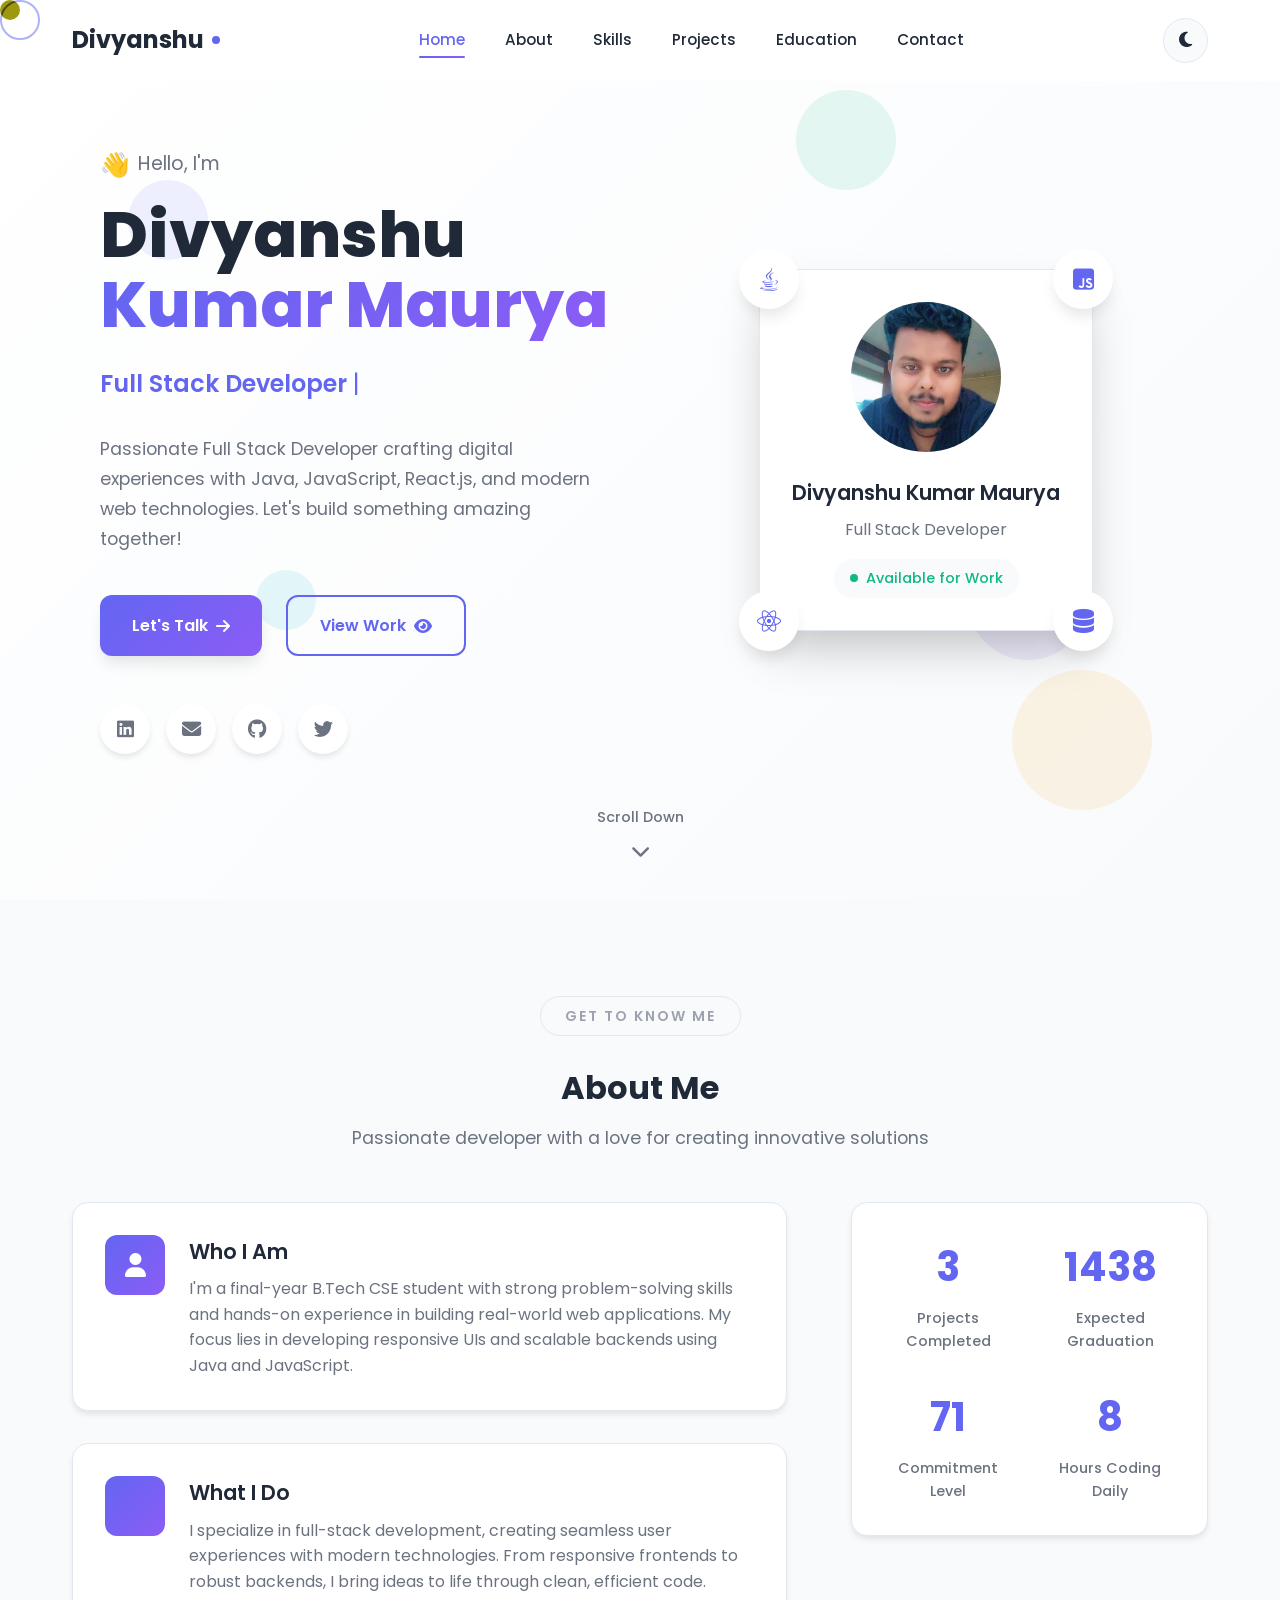
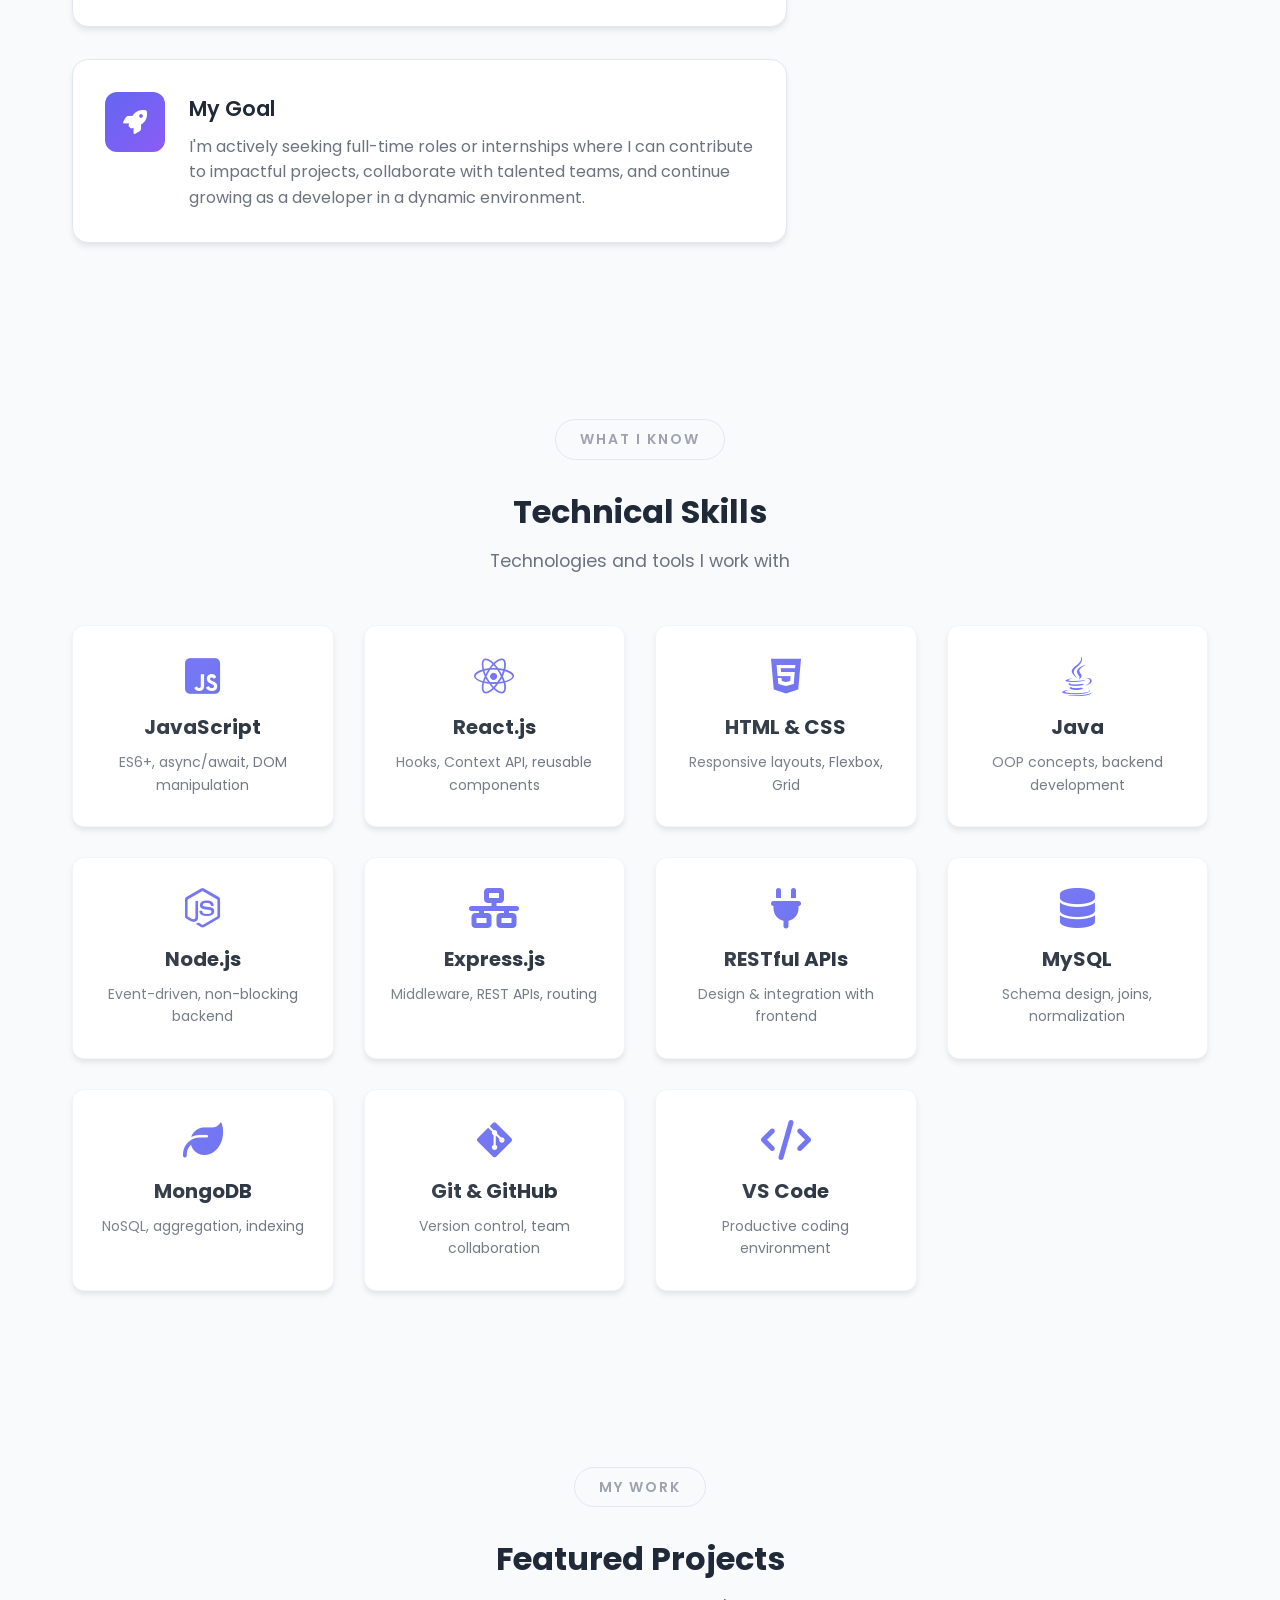
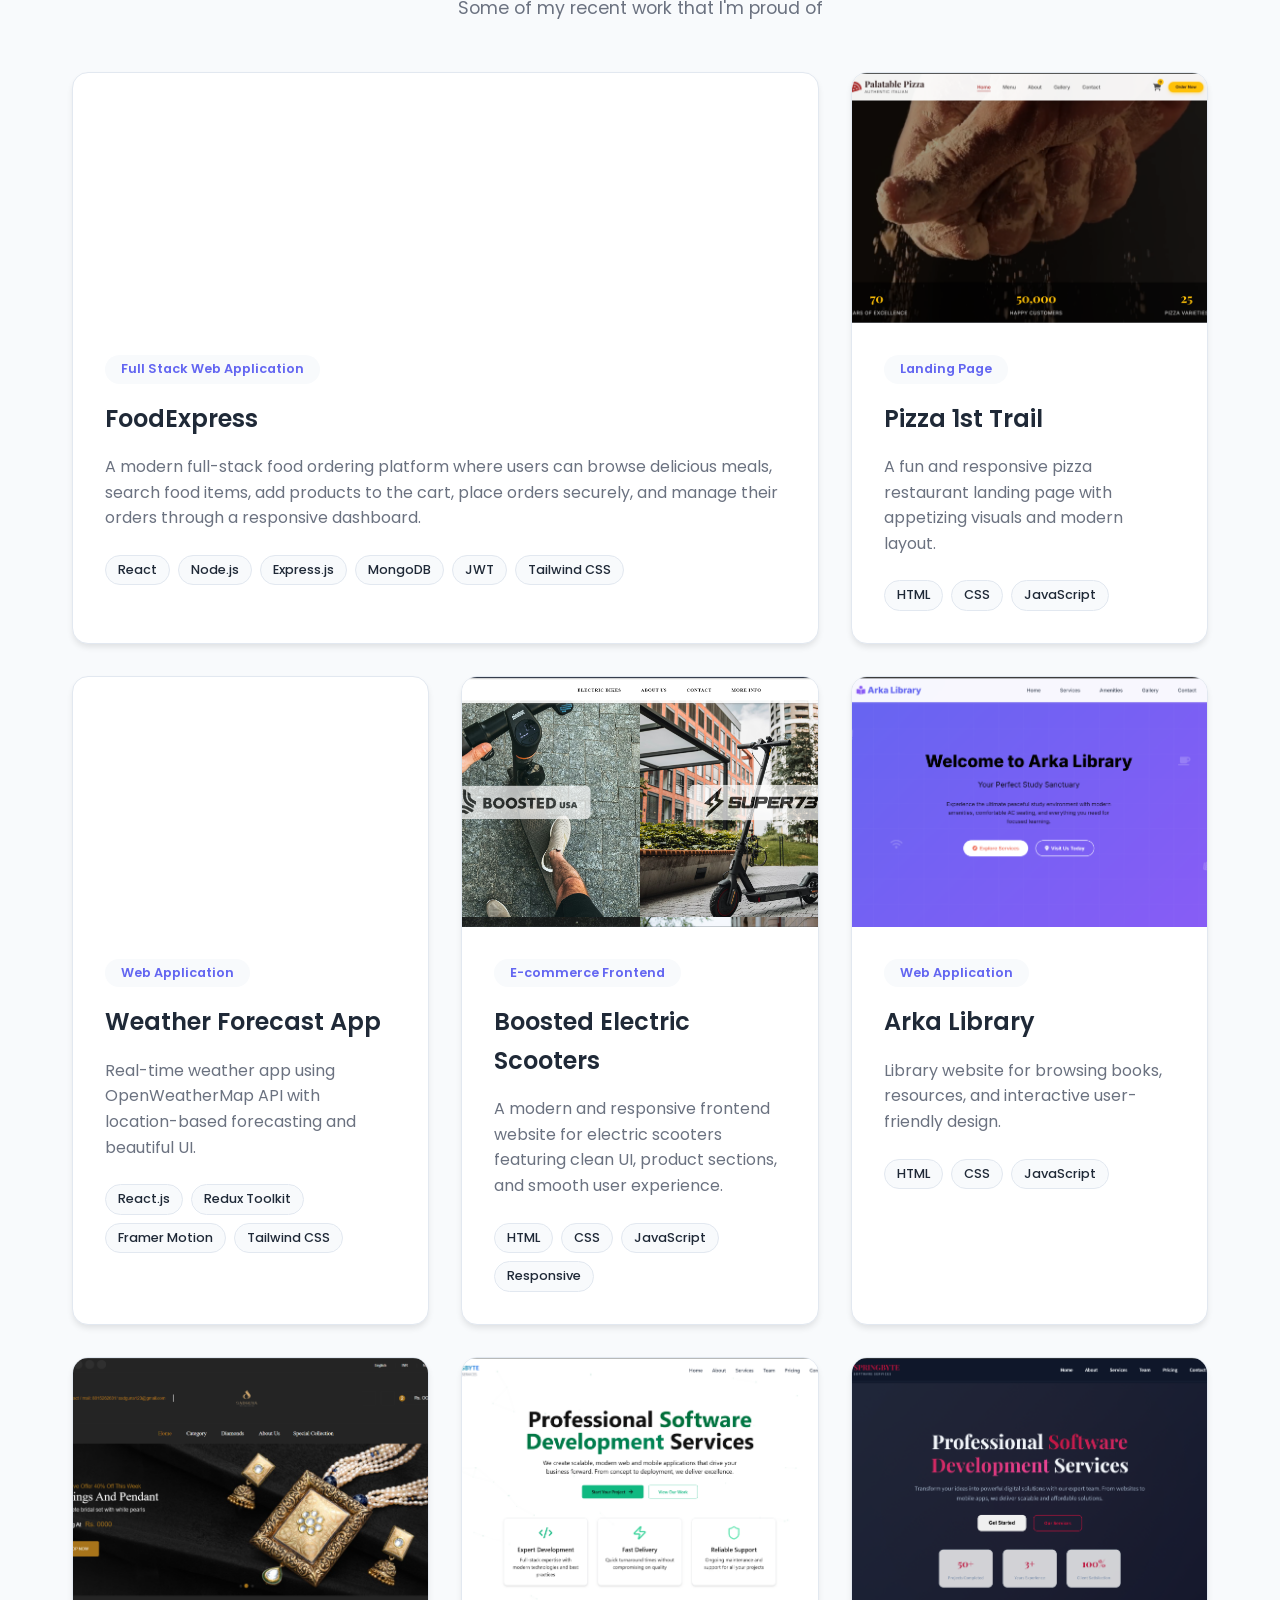
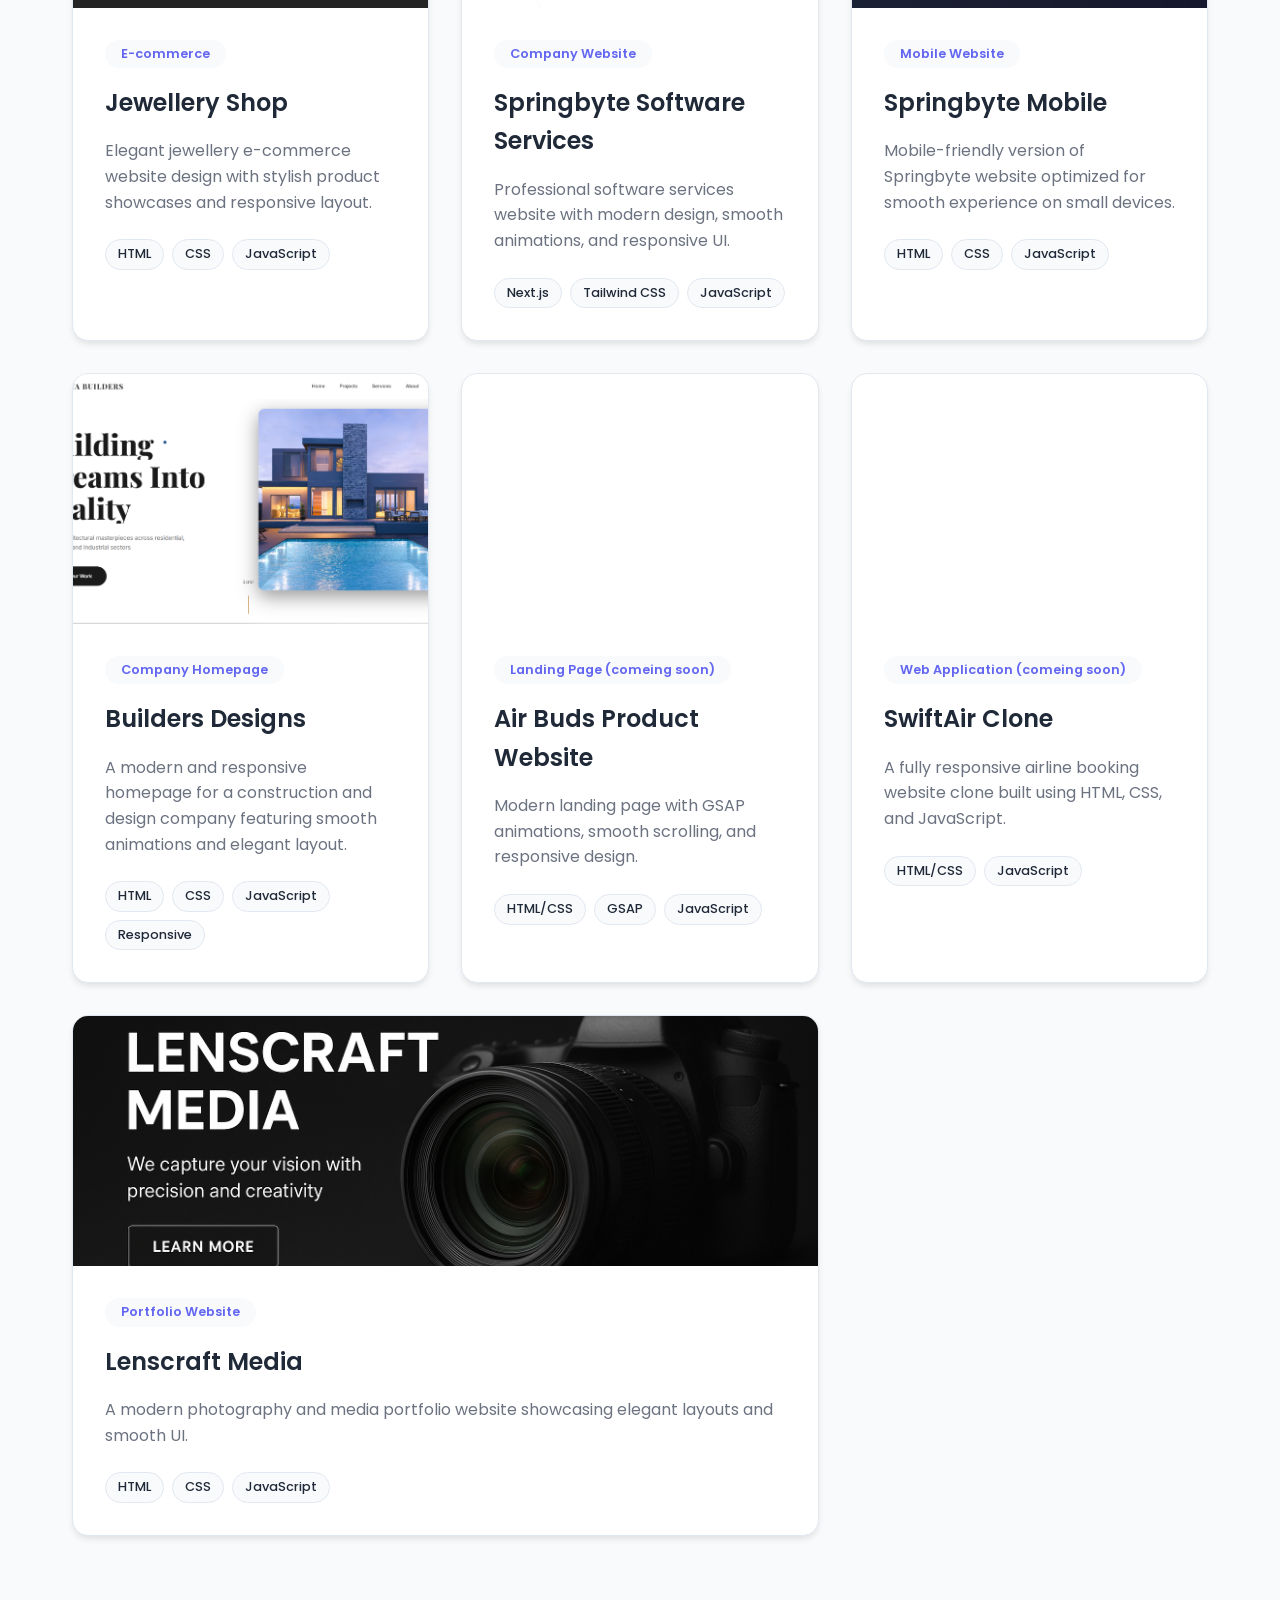
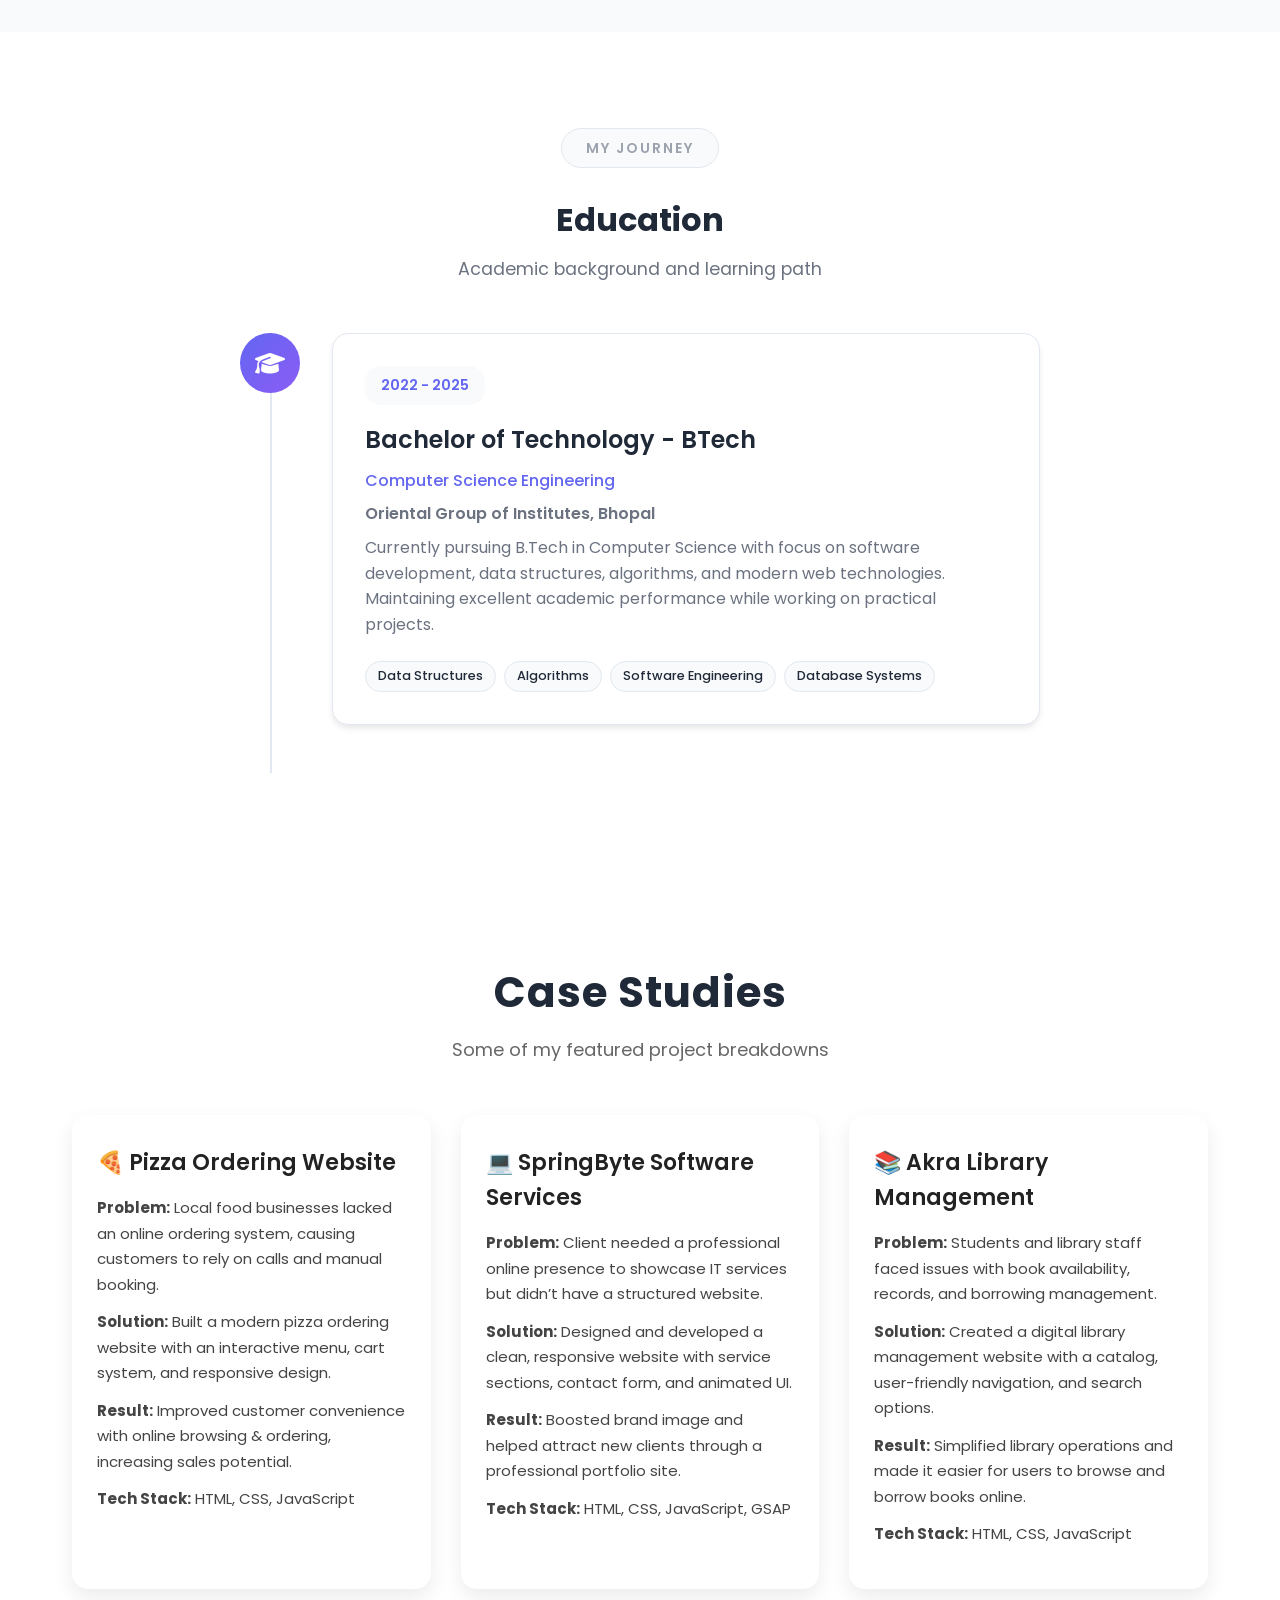
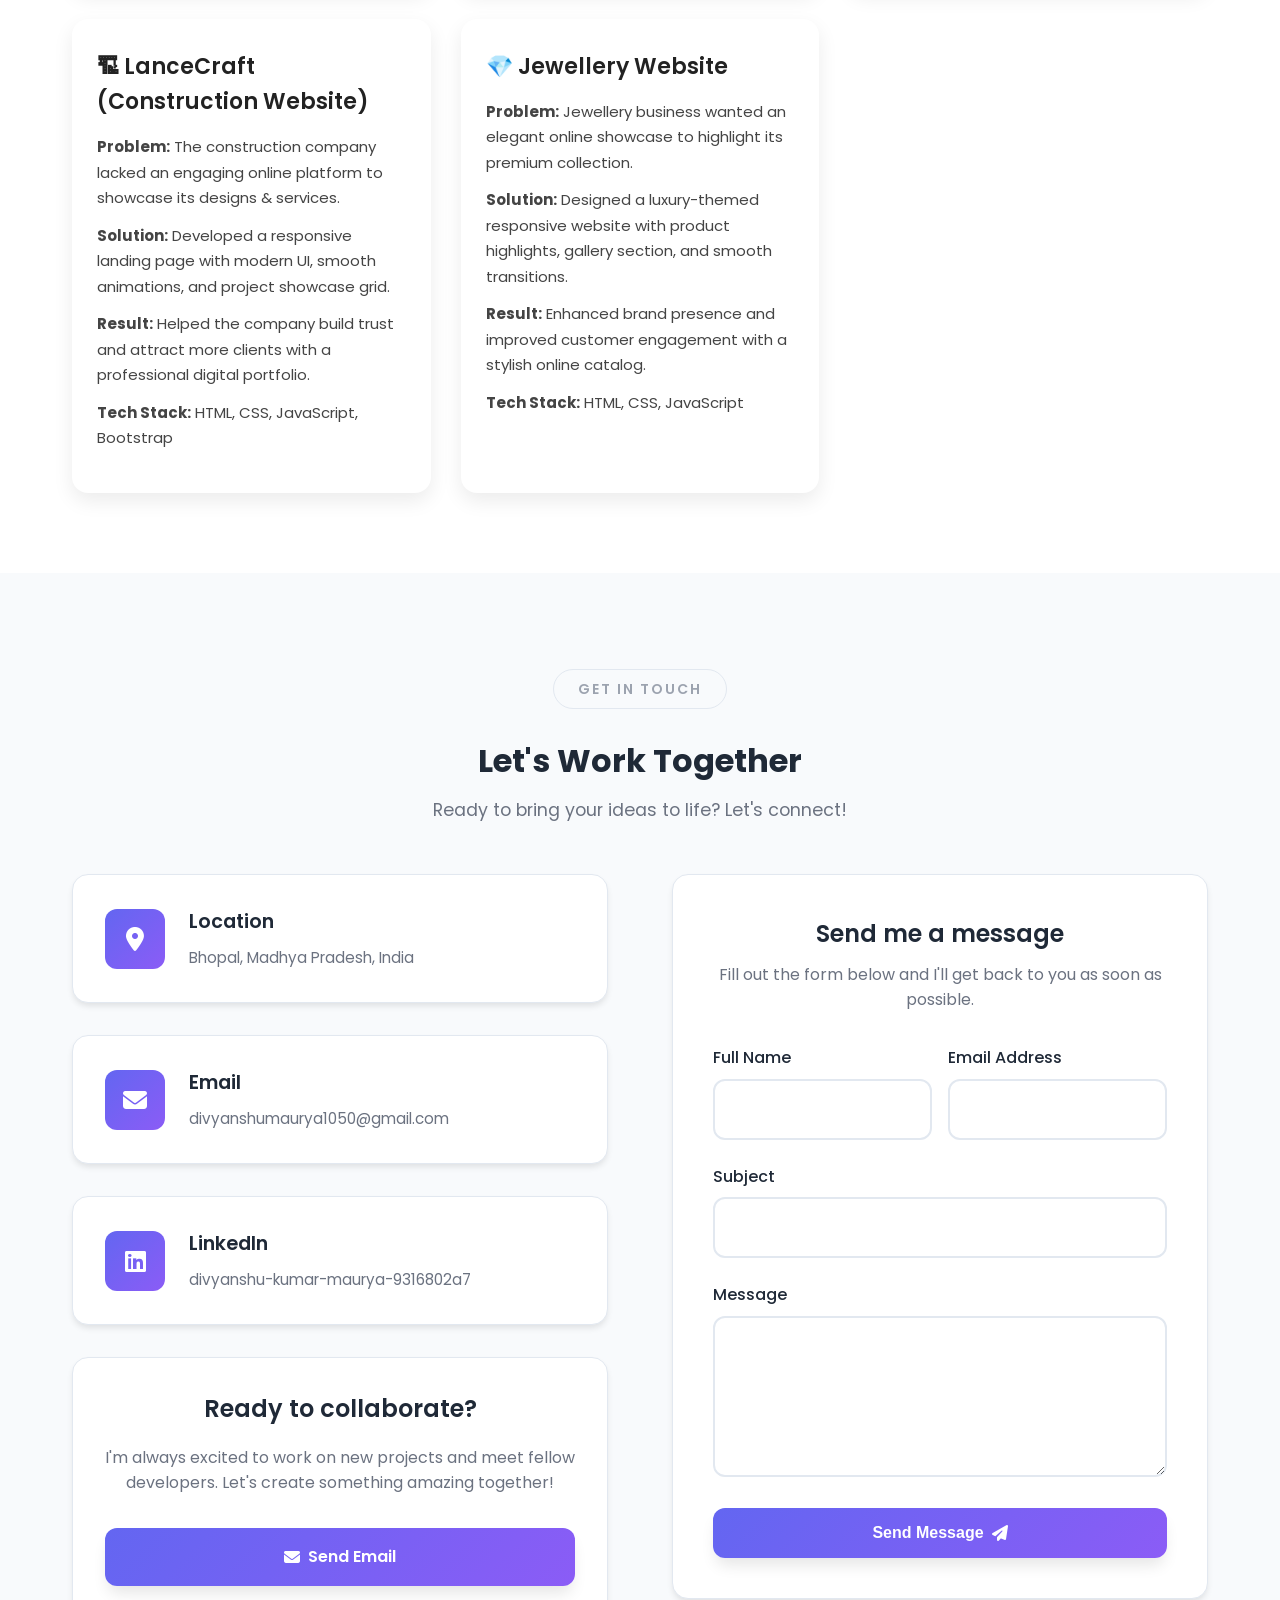
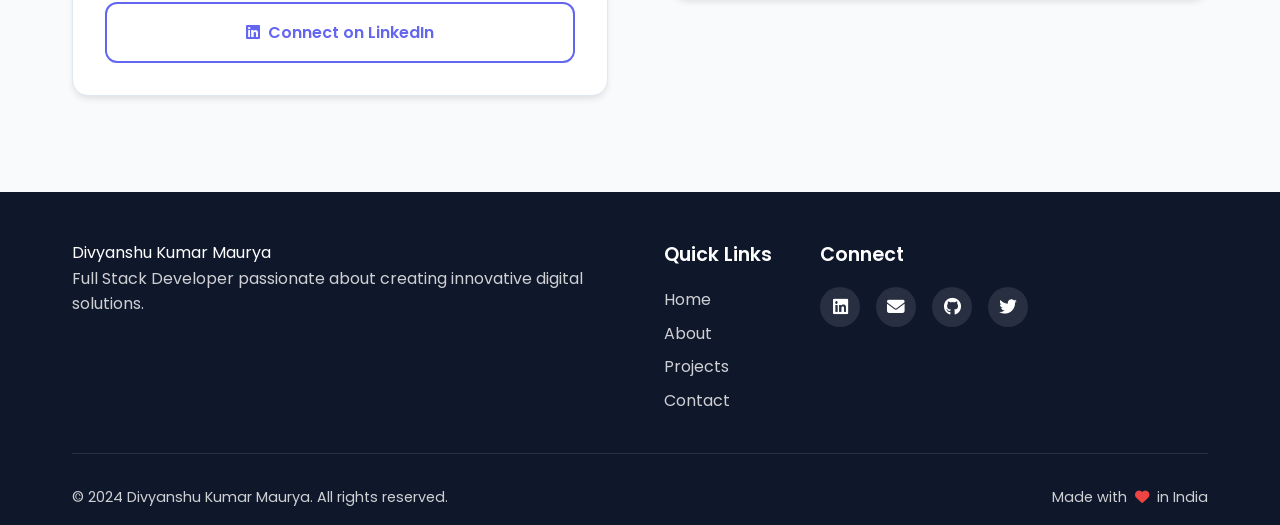
==== commit b4ce1016: "Updated resume with latest project" ====
--- a/index.html
+++ b/index.html
@@ -318,32 +318,46 @@
 
     <div class="projects-grid">
 
-      <!-- Lenscraft Media -->
-      <div class="project-card featured">
-        <div class="project-image">
-          <img src="public/ChatGPT Image Sep 14, 2025, 07_18_45 PM.png" alt="Lenscraft Media">
-          <div class="project-overlay">
-            <div class="project-links">
-              <a href="https://dvyanshu1050.github.io/LENSCRAFT-MEDIA/" target="_blank" class="project-link">
-                <i class="fas fa-external-link-alt"></i>
-              </a>
-              <a href="#" target="_blank" class="project-link">
-                <i class="fab fa-github"></i>
-              </a>
-            </div>
-          </div>
-        </div>
-        <div class="project-content">
-          <div class="project-category">Portfolio Website</div>
-          <h3>Lenscraft Media</h3>
-          <p>A modern photography and media portfolio website showcasing elegant layouts and smooth UI.</p>
-          <div class="project-tech">
-            <span>HTML</span>
-            <span>CSS</span>
-            <span>JavaScript</span>
-          </div>
-        </div>
-      </div>
+<!------foodExpress App------ -->
+<div class="project-card featured">
+  <div class="project-image">
+    <img src="public/foodexpress.png" alt="FoodExpress">
+    <div class="project-overlay">
+      <div class="project-links">
+        <a href="https://food-express-frontend-iota.vercel.app/" target="_blank" class="project-link">
+          <i class="fas fa-external-link-alt"></i>
+        </a>
+        <a href="https://github.com/Dvyanshu1050/FoodExpress" target="_blank" class="project-link">
+          <i class="fab fa-github"></i>
+        </a>
+      </div>
+    </div>
+  </div>
+
+  <div class="project-content">
+    <div class="project-category">Full Stack Web Application</div>
+
+    <h3>FoodExpress</h3>
+
+    <p>
+      A modern full-stack food ordering platform where users can browse
+      delicious meals, search food items, add products to the cart, place
+      orders securely, and manage their orders through a responsive dashboard.
+    </p>
+
+    <div class="project-tech">
+      <span>React</span>
+      <span>Node.js</span>
+      <span>Express.js</span>
+      <span>MongoDB</span>
+      <span>JWT</span>
+      <span>Tailwind CSS</span>
+    </div>
+  </div>
+</div>
+
+      
+   
 
       <!-- Pizza 1st Trail -->
       <div class="project-card">
@@ -632,13 +646,13 @@
         </div>
       </div>
 
-      <!-- Hospital & Library -->
-      <div class="project-card">
+        <!-- Lenscraft Media -->
+      <div class="project-card featured">
         <div class="project-image">
-          <img src="https://docpulse.com/wp-content/uploads/2024/02/slider-small-1.jpg" alt="Management Systems">
+          <img src="public/ChatGPT Image Sep 14, 2025, 07_18_45 PM.png" alt="Lenscraft Media">
           <div class="project-overlay">
             <div class="project-links">
-              <a href="#" target="_blank" class="project-link">
+              <a href="https://dvyanshu1050.github.io/LENSCRAFT-MEDIA/" target="_blank" class="project-link">
                 <i class="fas fa-external-link-alt"></i>
               </a>
               <a href="#" target="_blank" class="project-link">
@@ -648,17 +662,16 @@
           </div>
         </div>
         <div class="project-content">
-          <div class="project-category">Desktop Application (comeing soon)</div>
-          <h3>Library & Hospital Management</h3>
-          <p>Comprehensive management systems built with Java and SQL featuring CRUD operations and authentication.</p>
+          <div class="project-category">Portfolio Website</div>
+          <h3>Lenscraft Media</h3>
+          <p>A modern photography and media portfolio website showcasing elegant layouts and smooth UI.</p>
           <div class="project-tech">
-            <span>Java</span>
-            <span>SQL</span>
-            <span>JDBC</span>
-          </div>
-        </div>
-      </div>
-
+            <span>HTML</span>
+            <span>CSS</span>
+            <span>JavaScript</span>
+          </div>
+        </div>
+      </div>
         
     </div>
   </div>
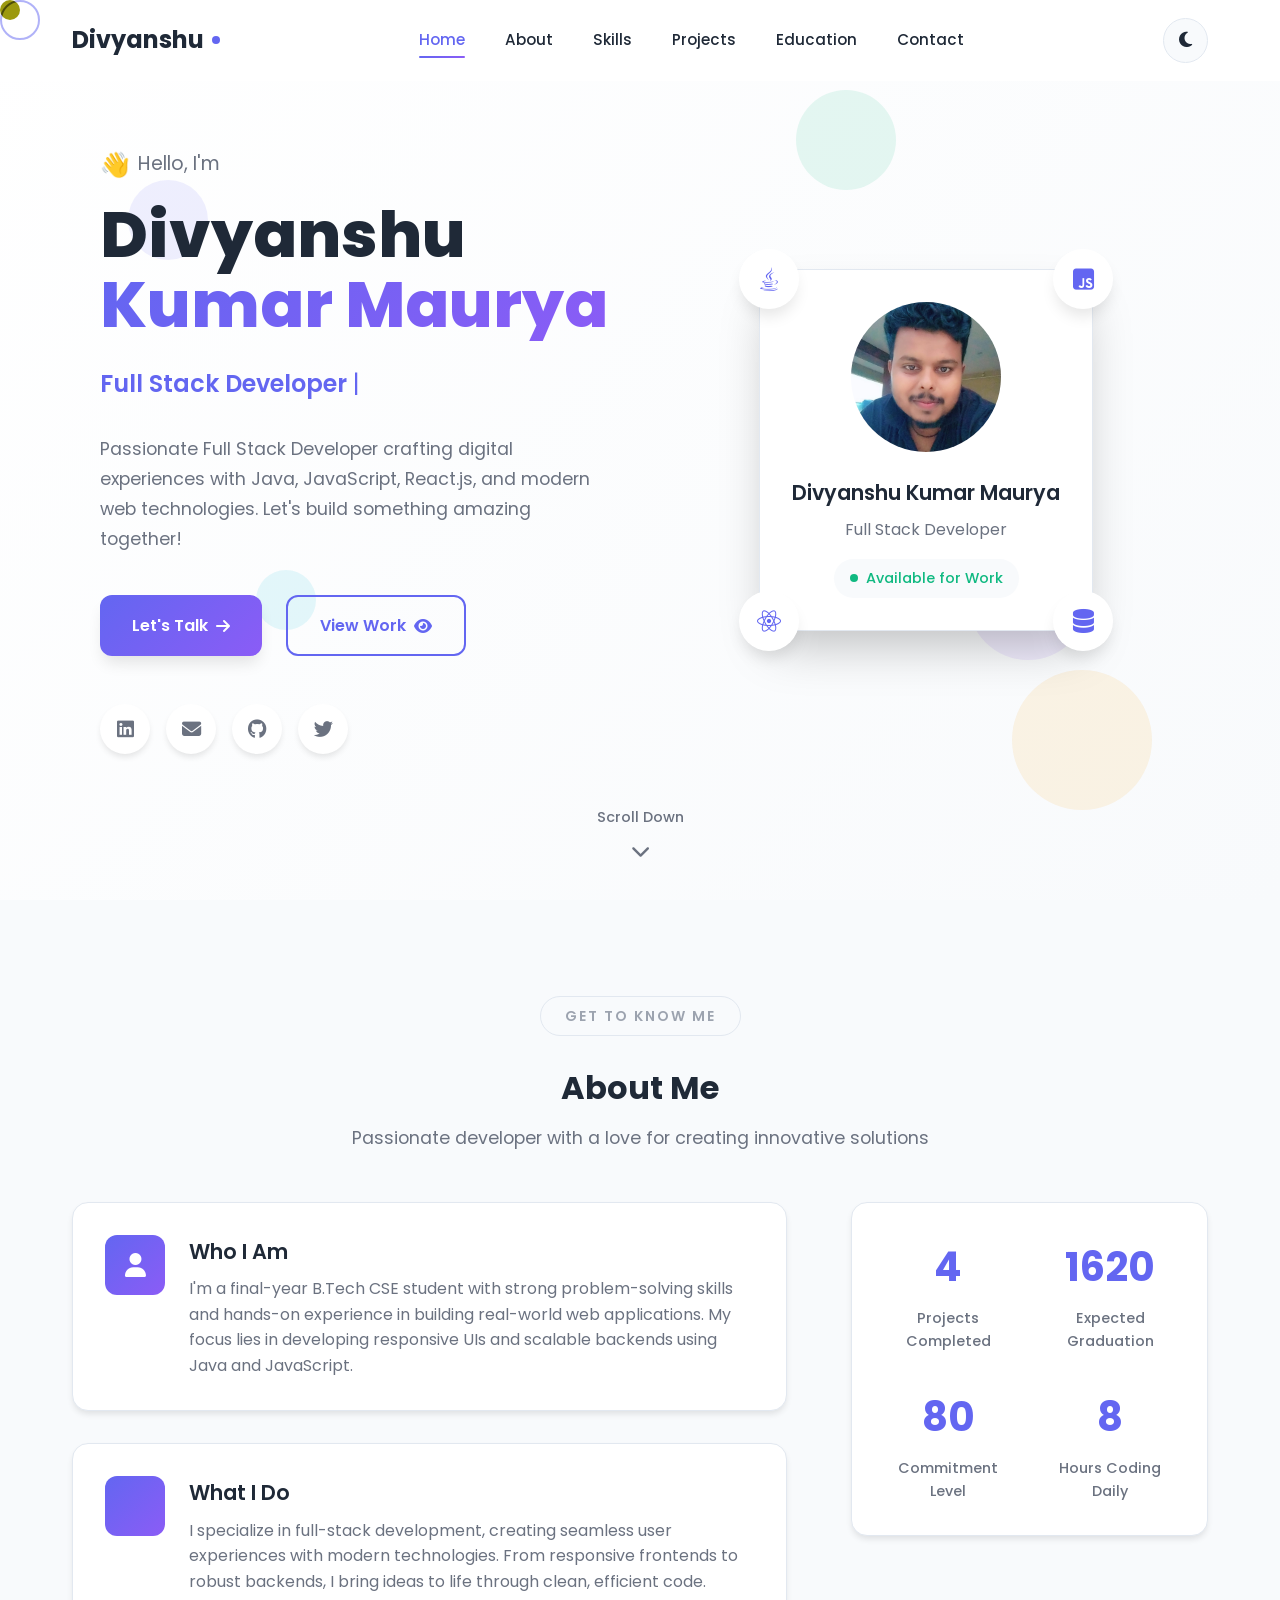
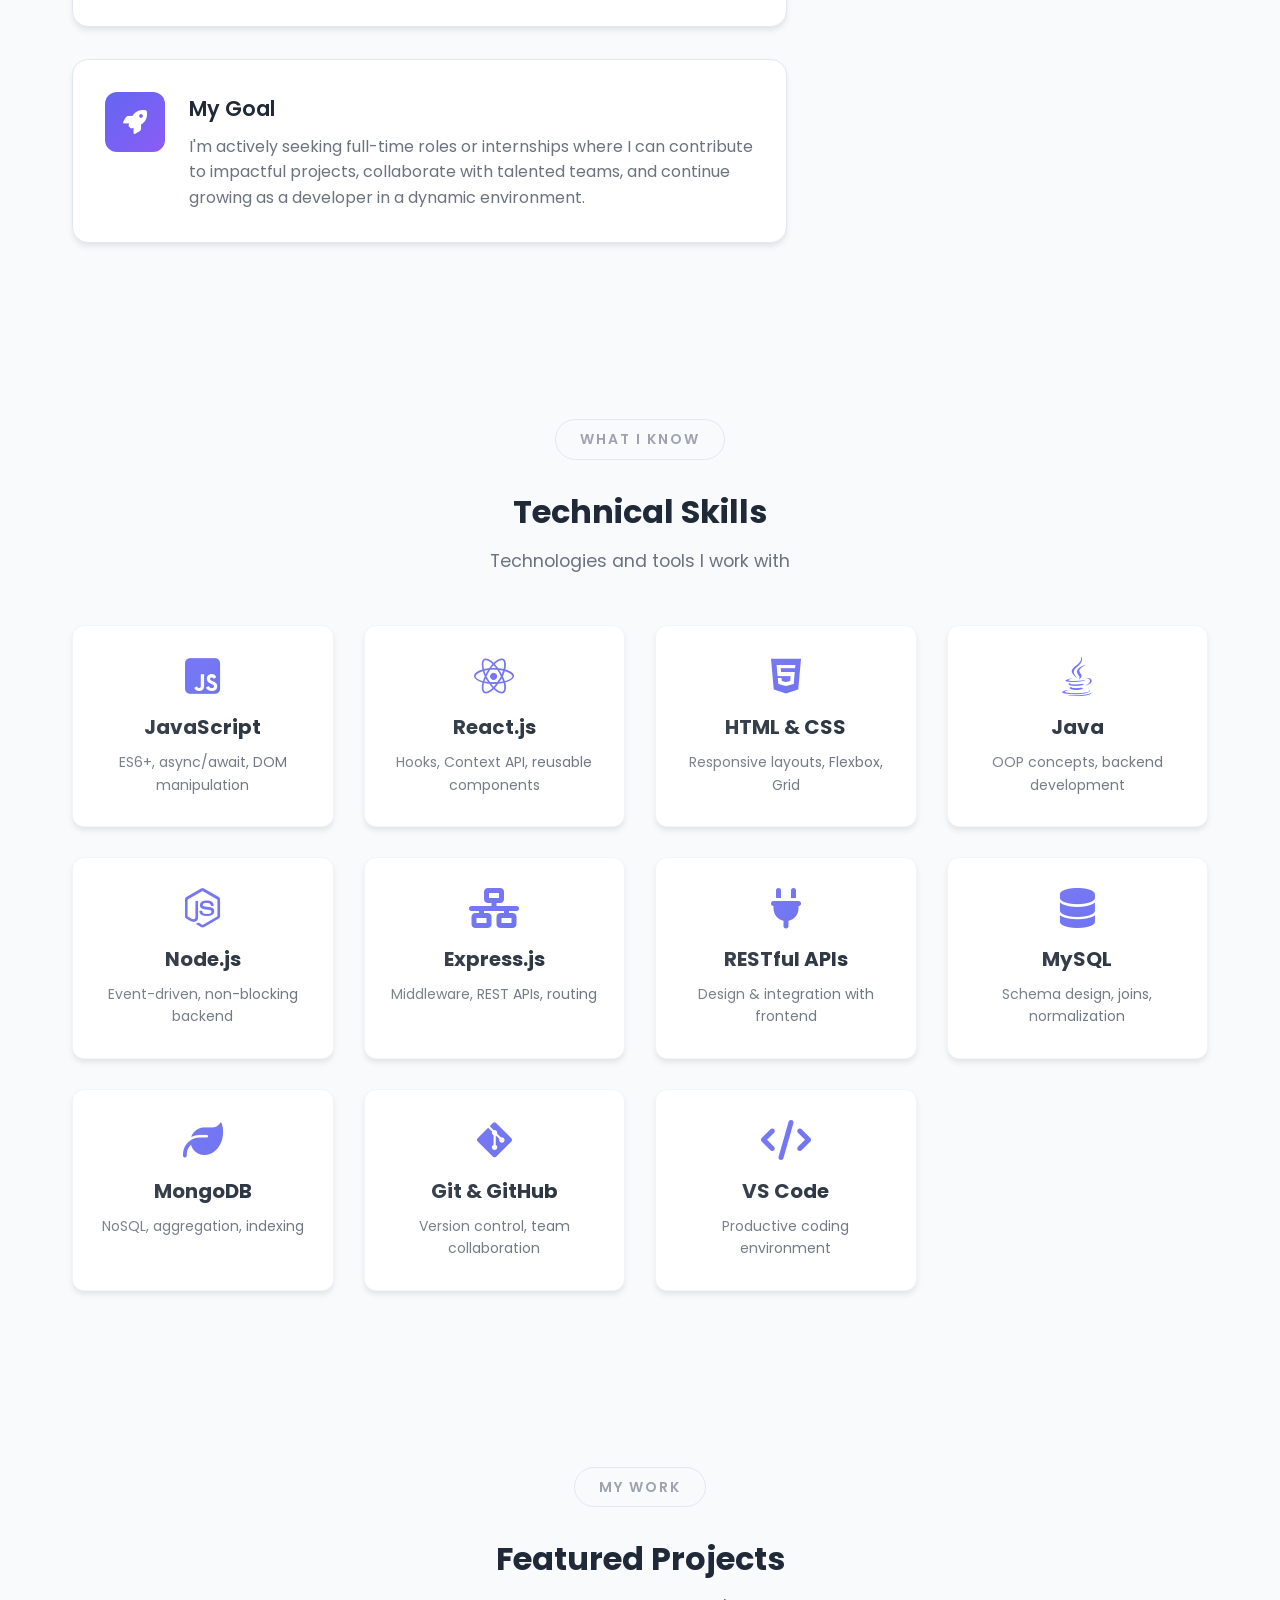
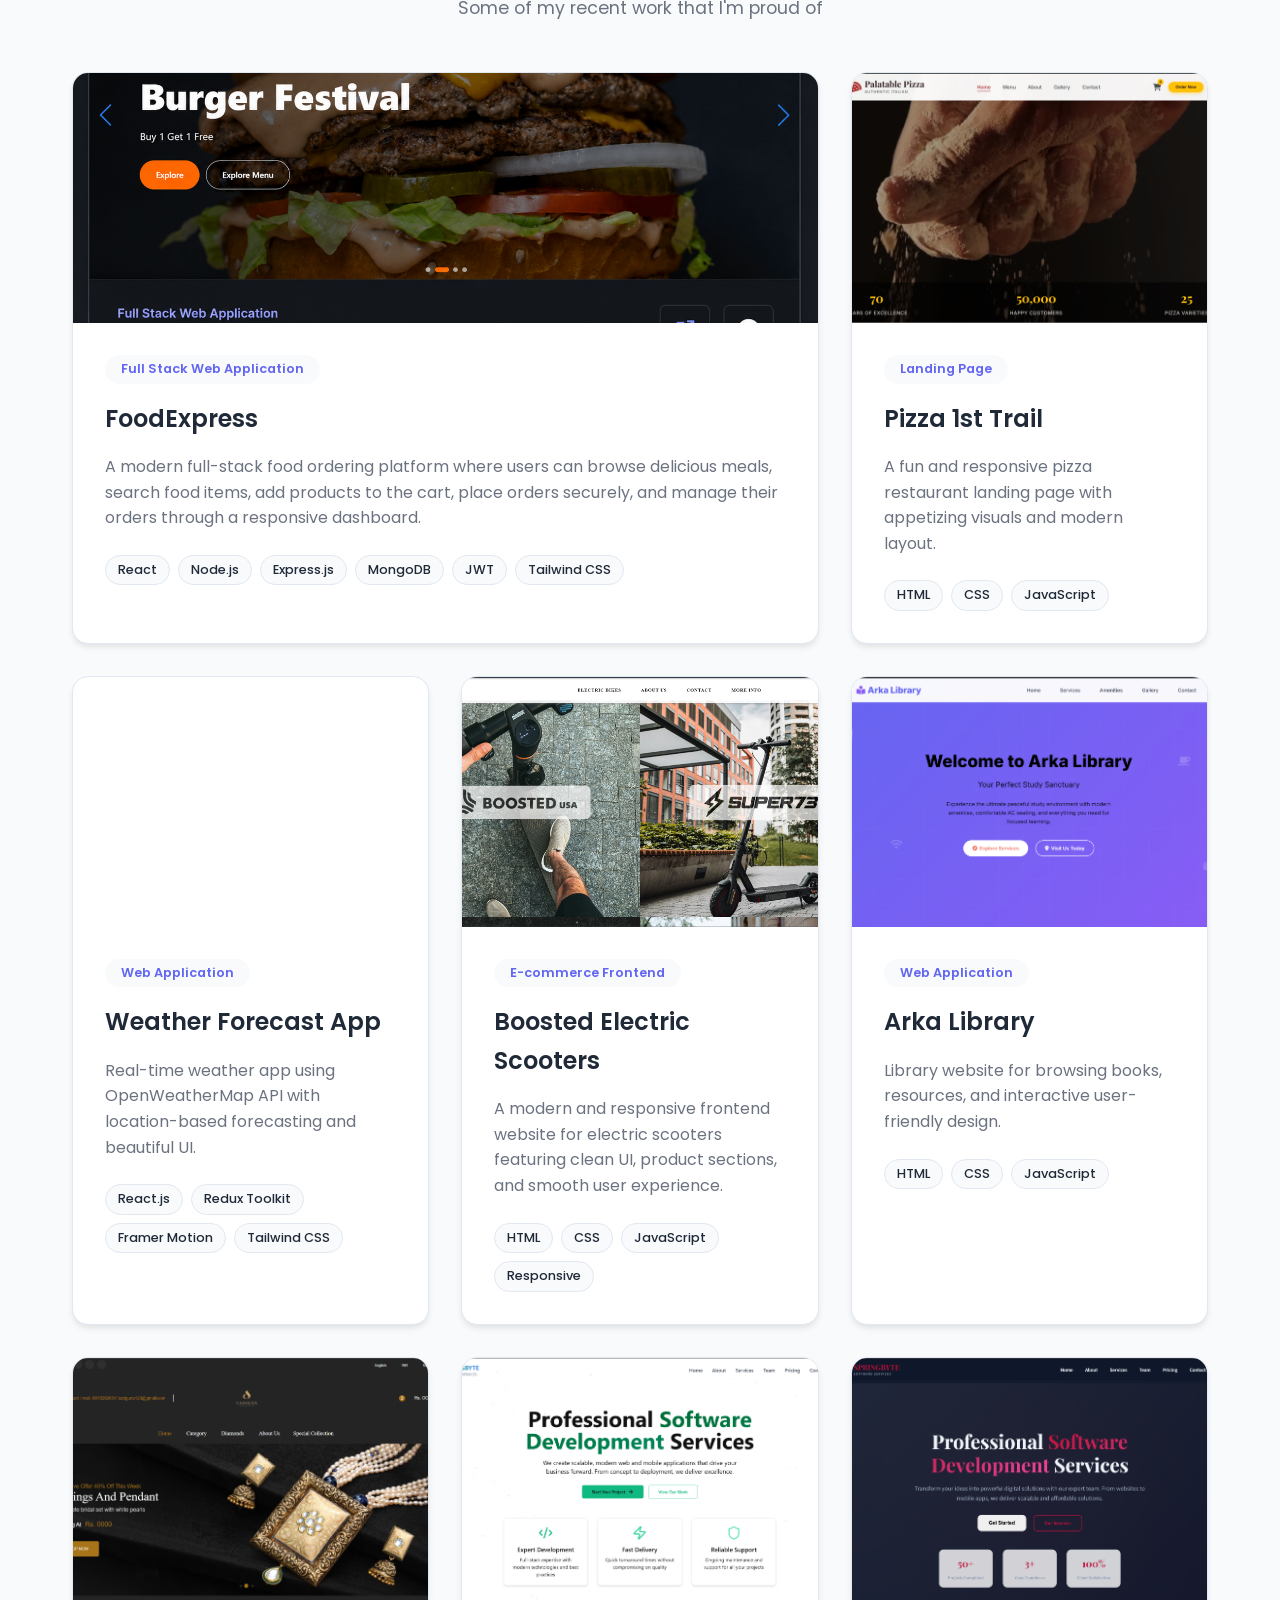
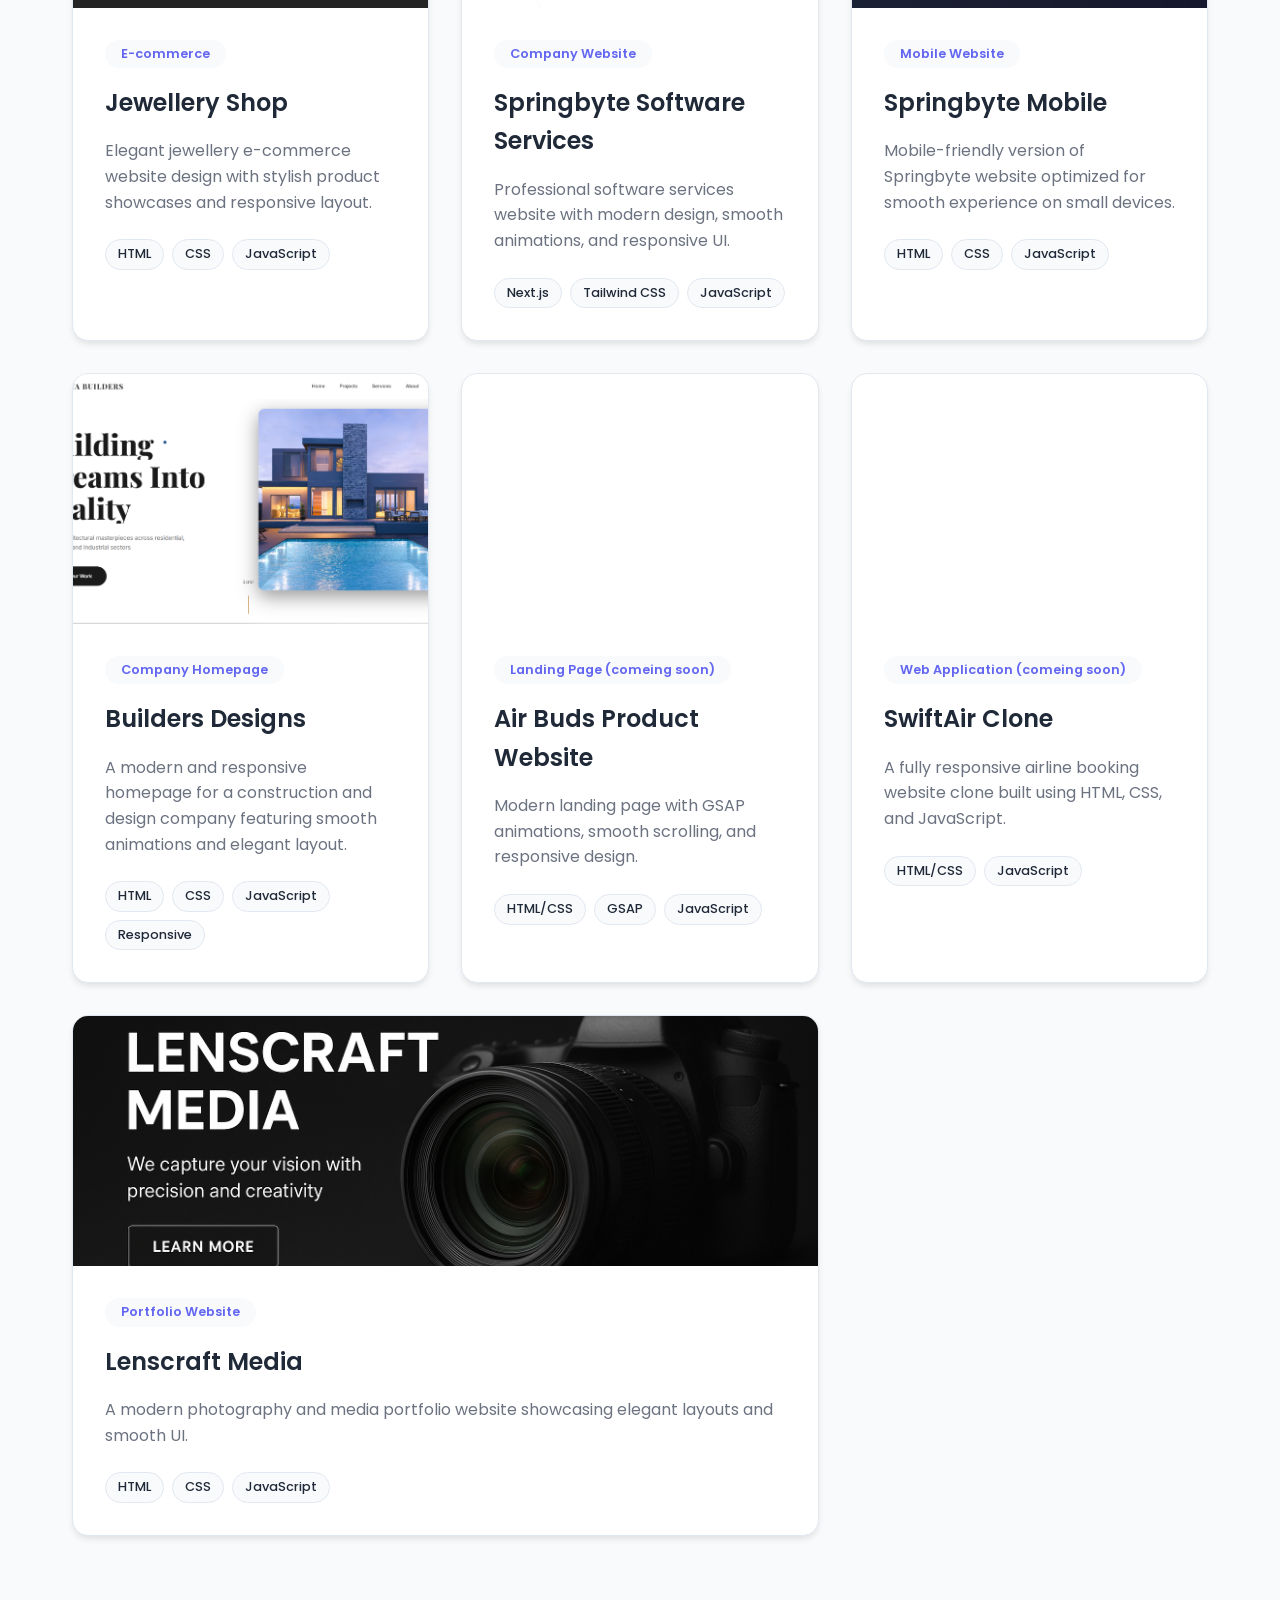
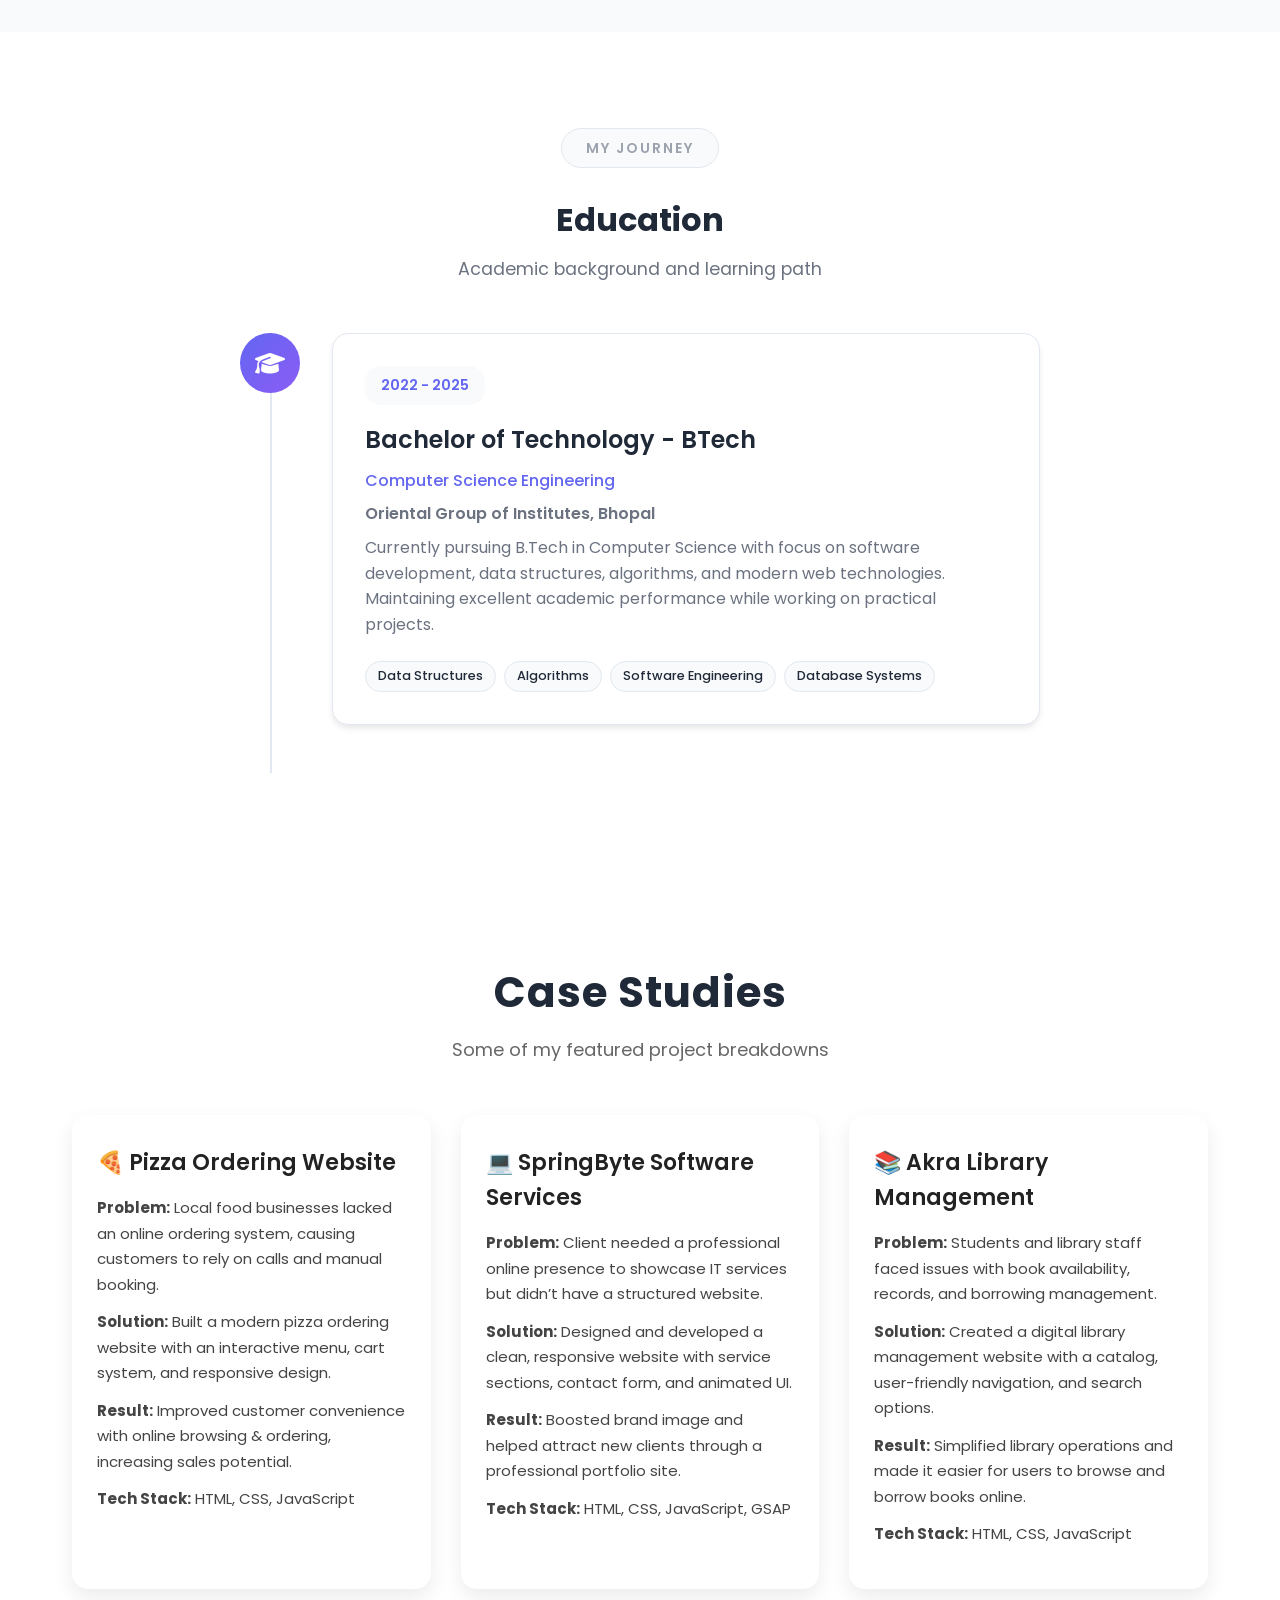
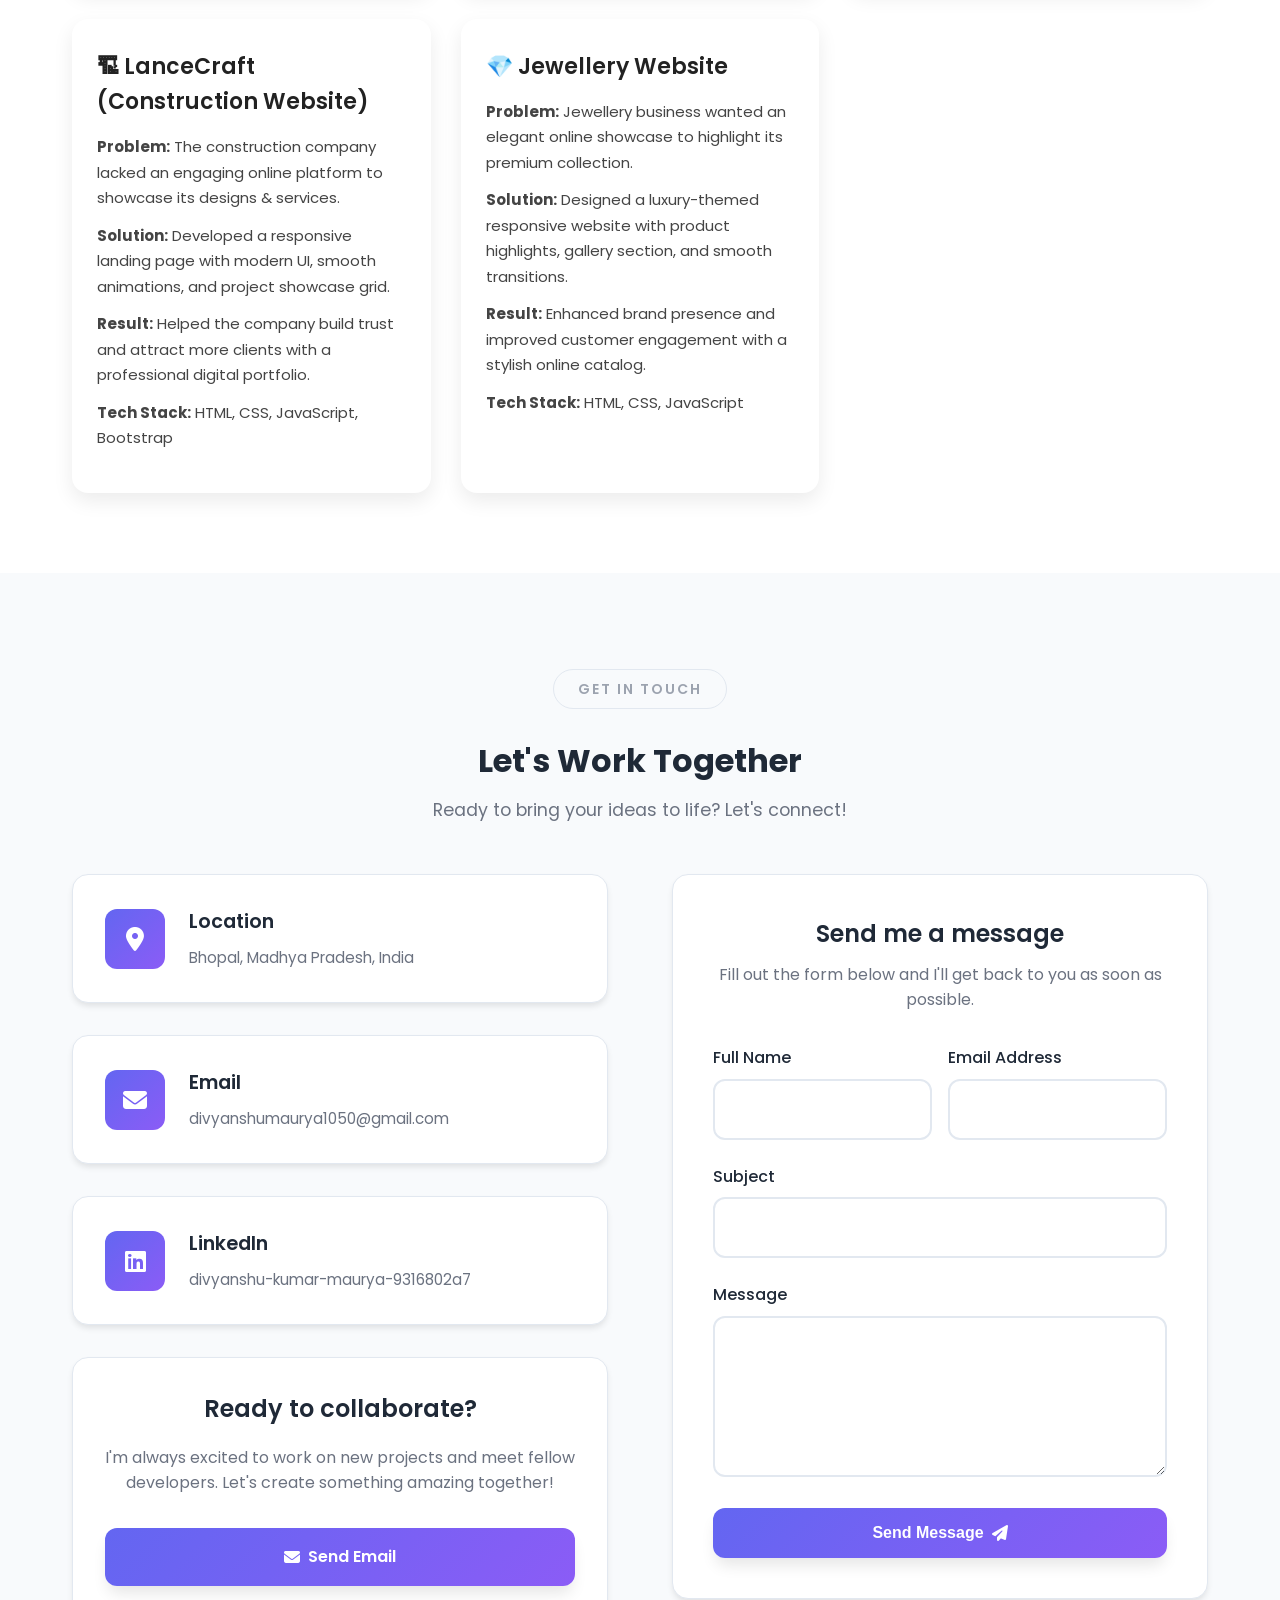
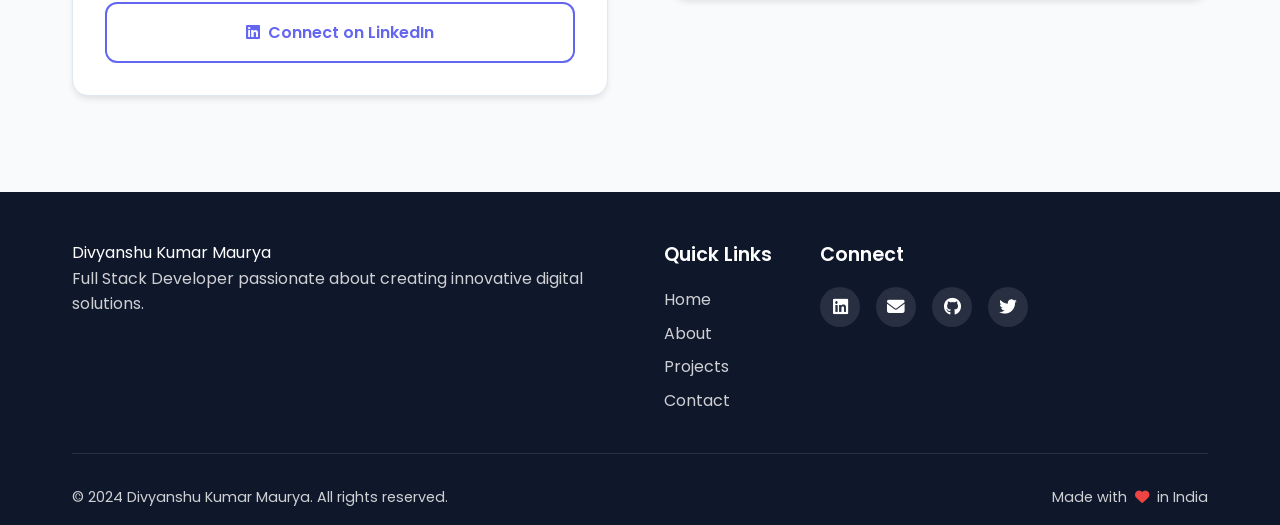
==== commit 31b39ad4: "isssue fix" ====
--- a/index.html
+++ b/index.html
@@ -321,7 +321,7 @@
 <!------foodExpress App------ -->
 <div class="project-card featured">
   <div class="project-image">
-    <img src="public/foodexpress.png" alt="FoodExpress">
+    <img src="public/foodExpress.png" alt="FoodExpress">
     <div class="project-overlay">
       <div class="project-links">
         <a href="https://food-express-frontend-iota.vercel.app/" target="_blank" class="project-link">
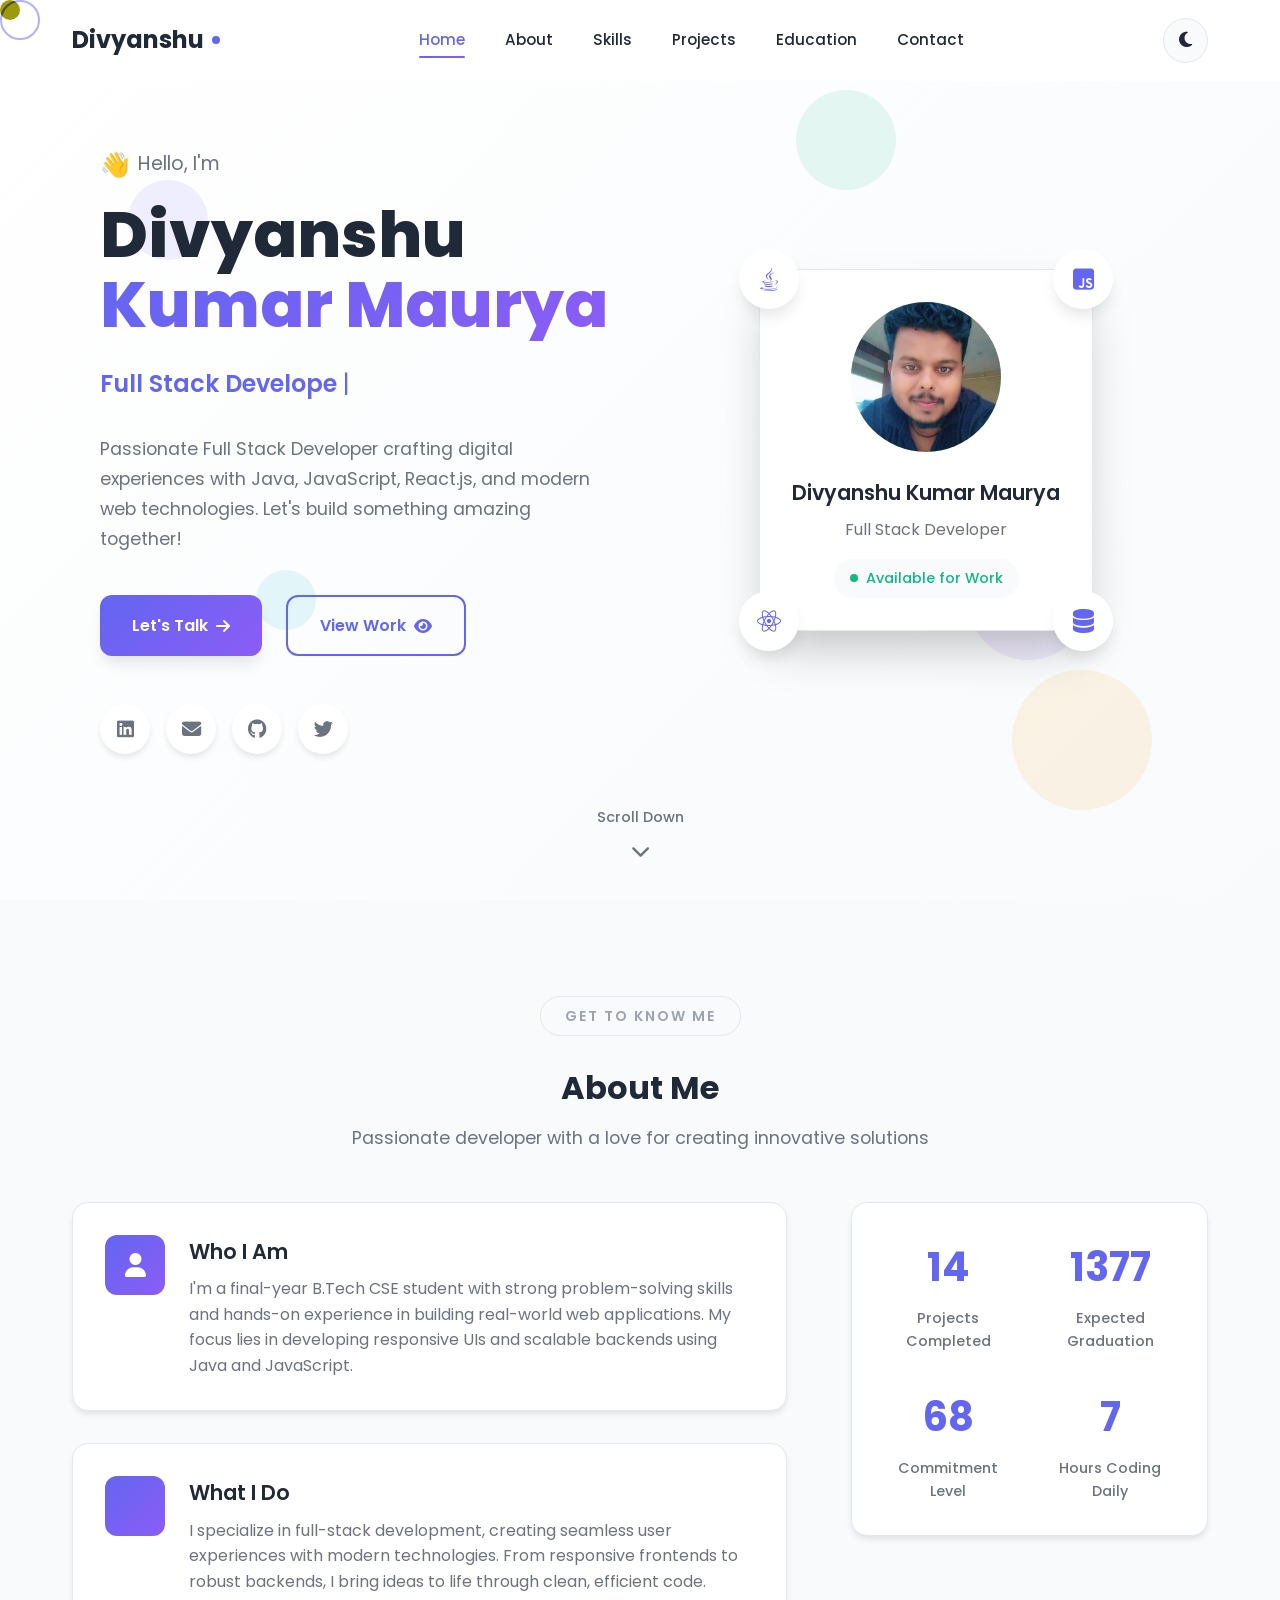
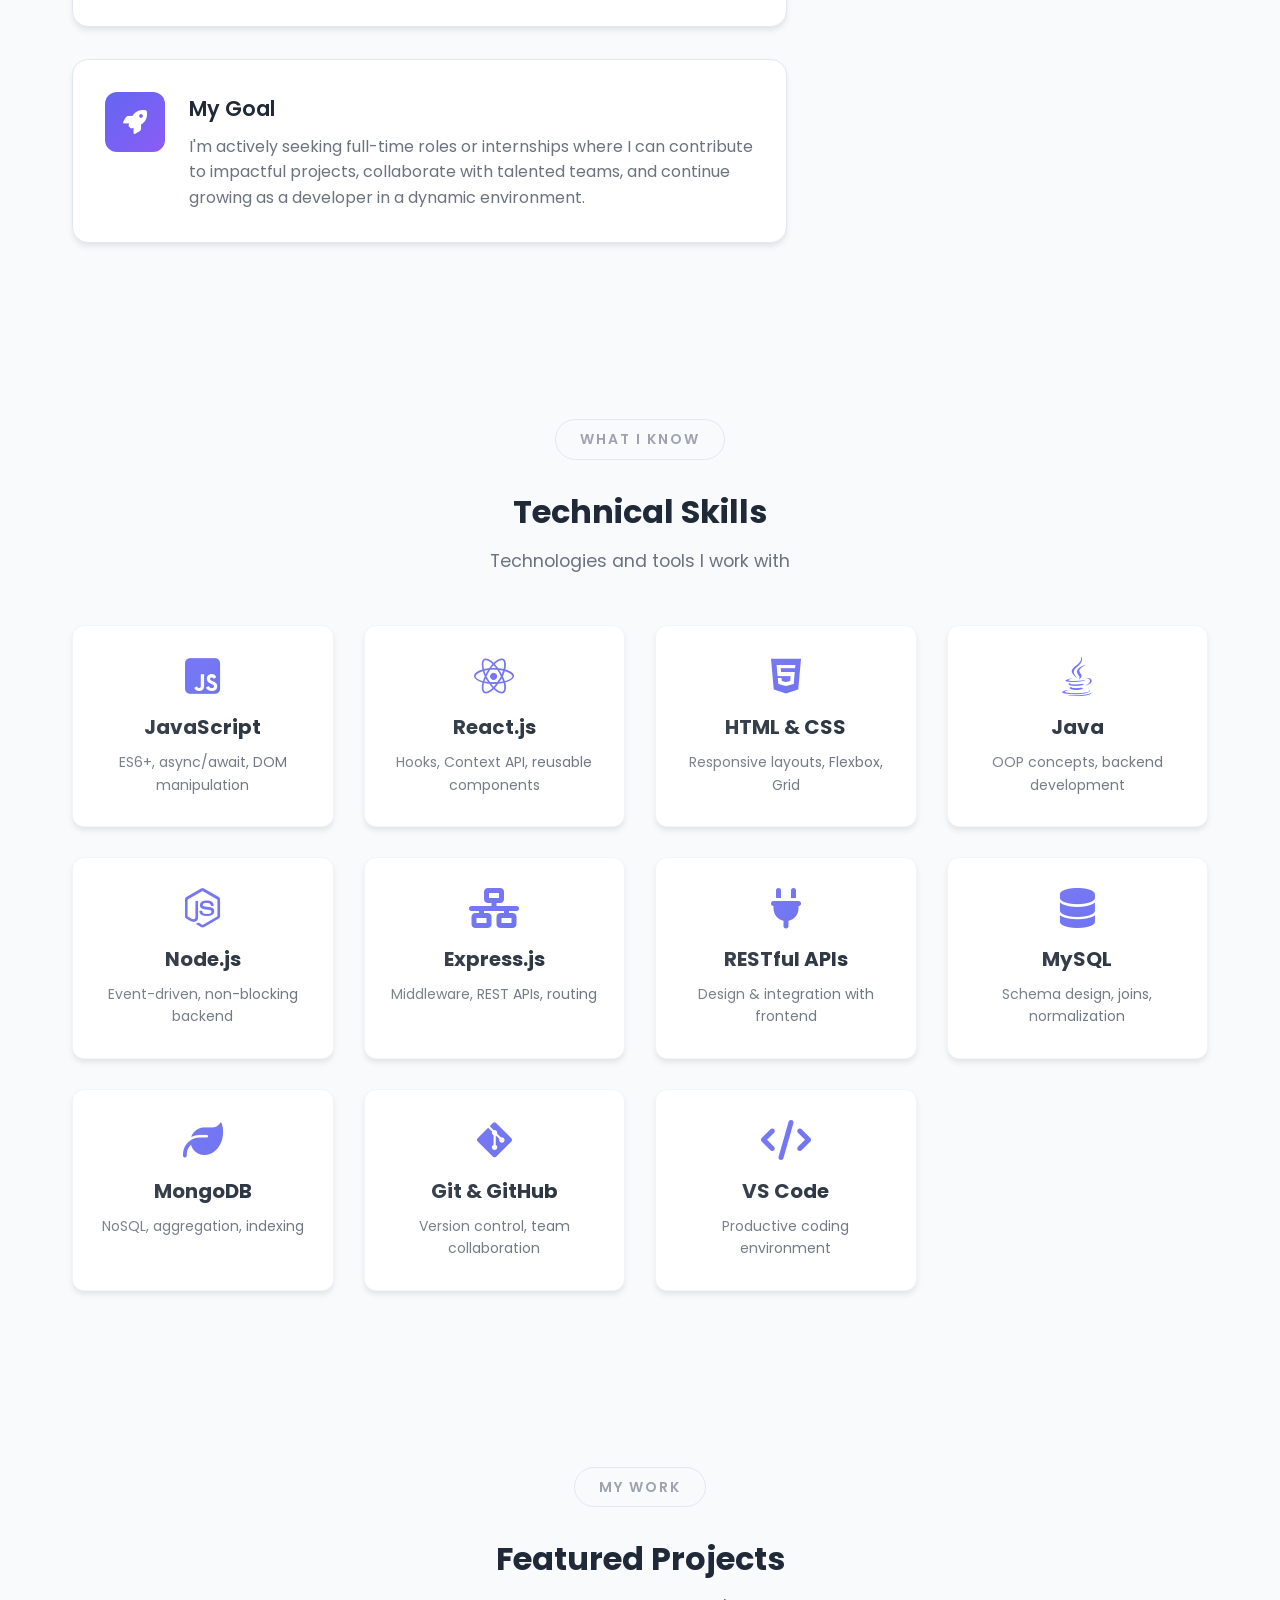
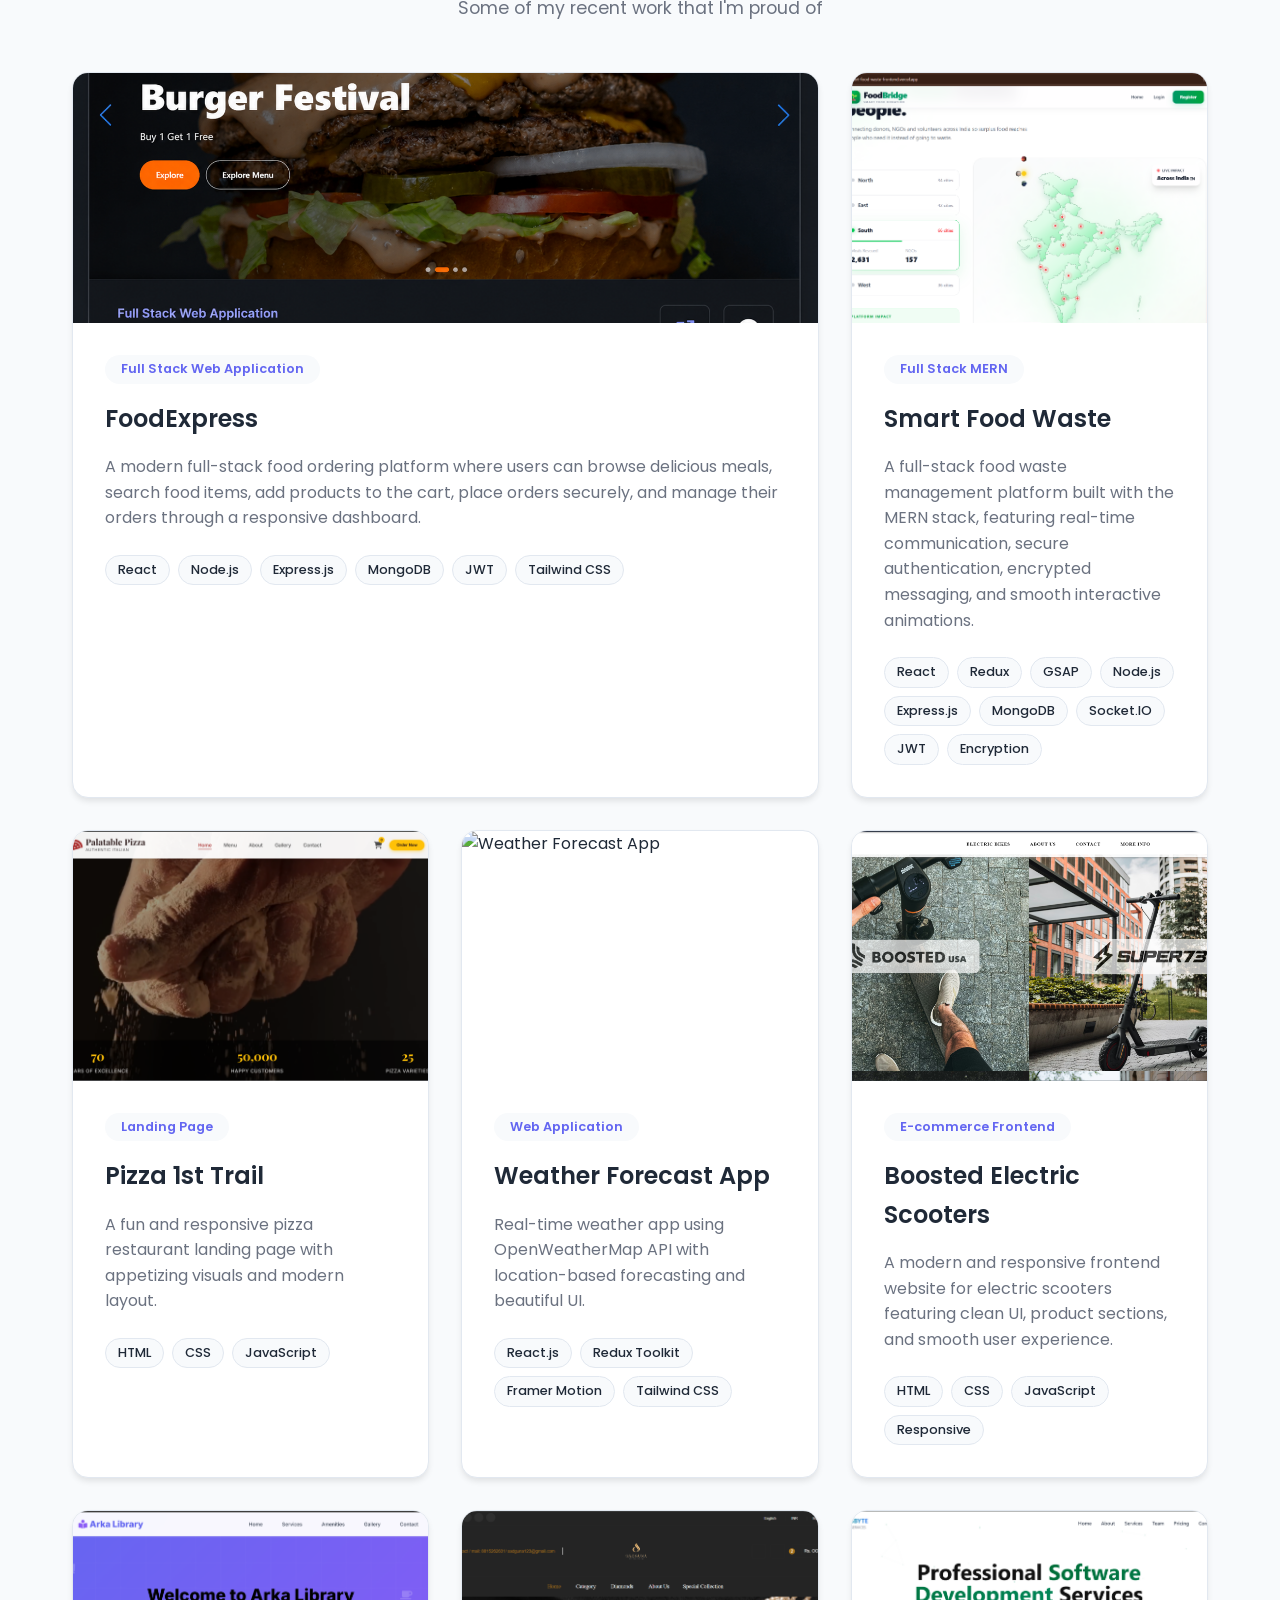
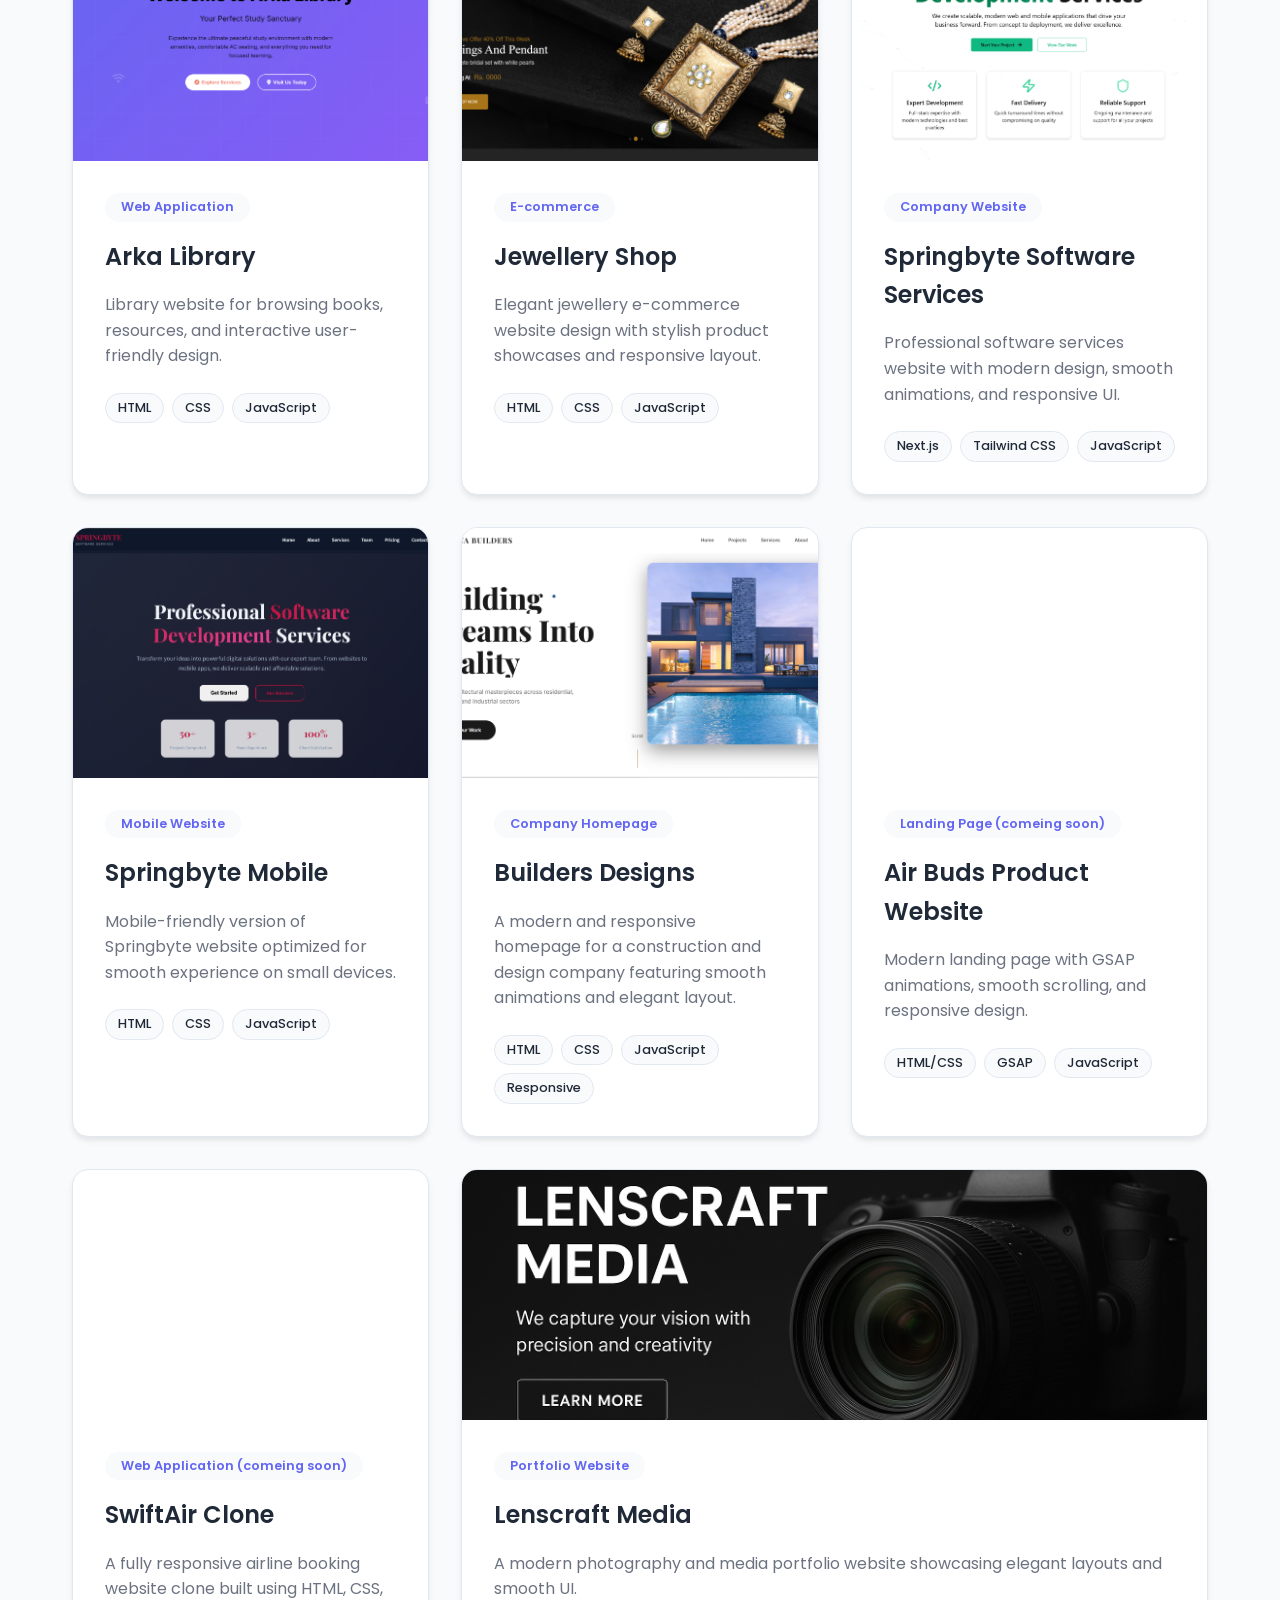
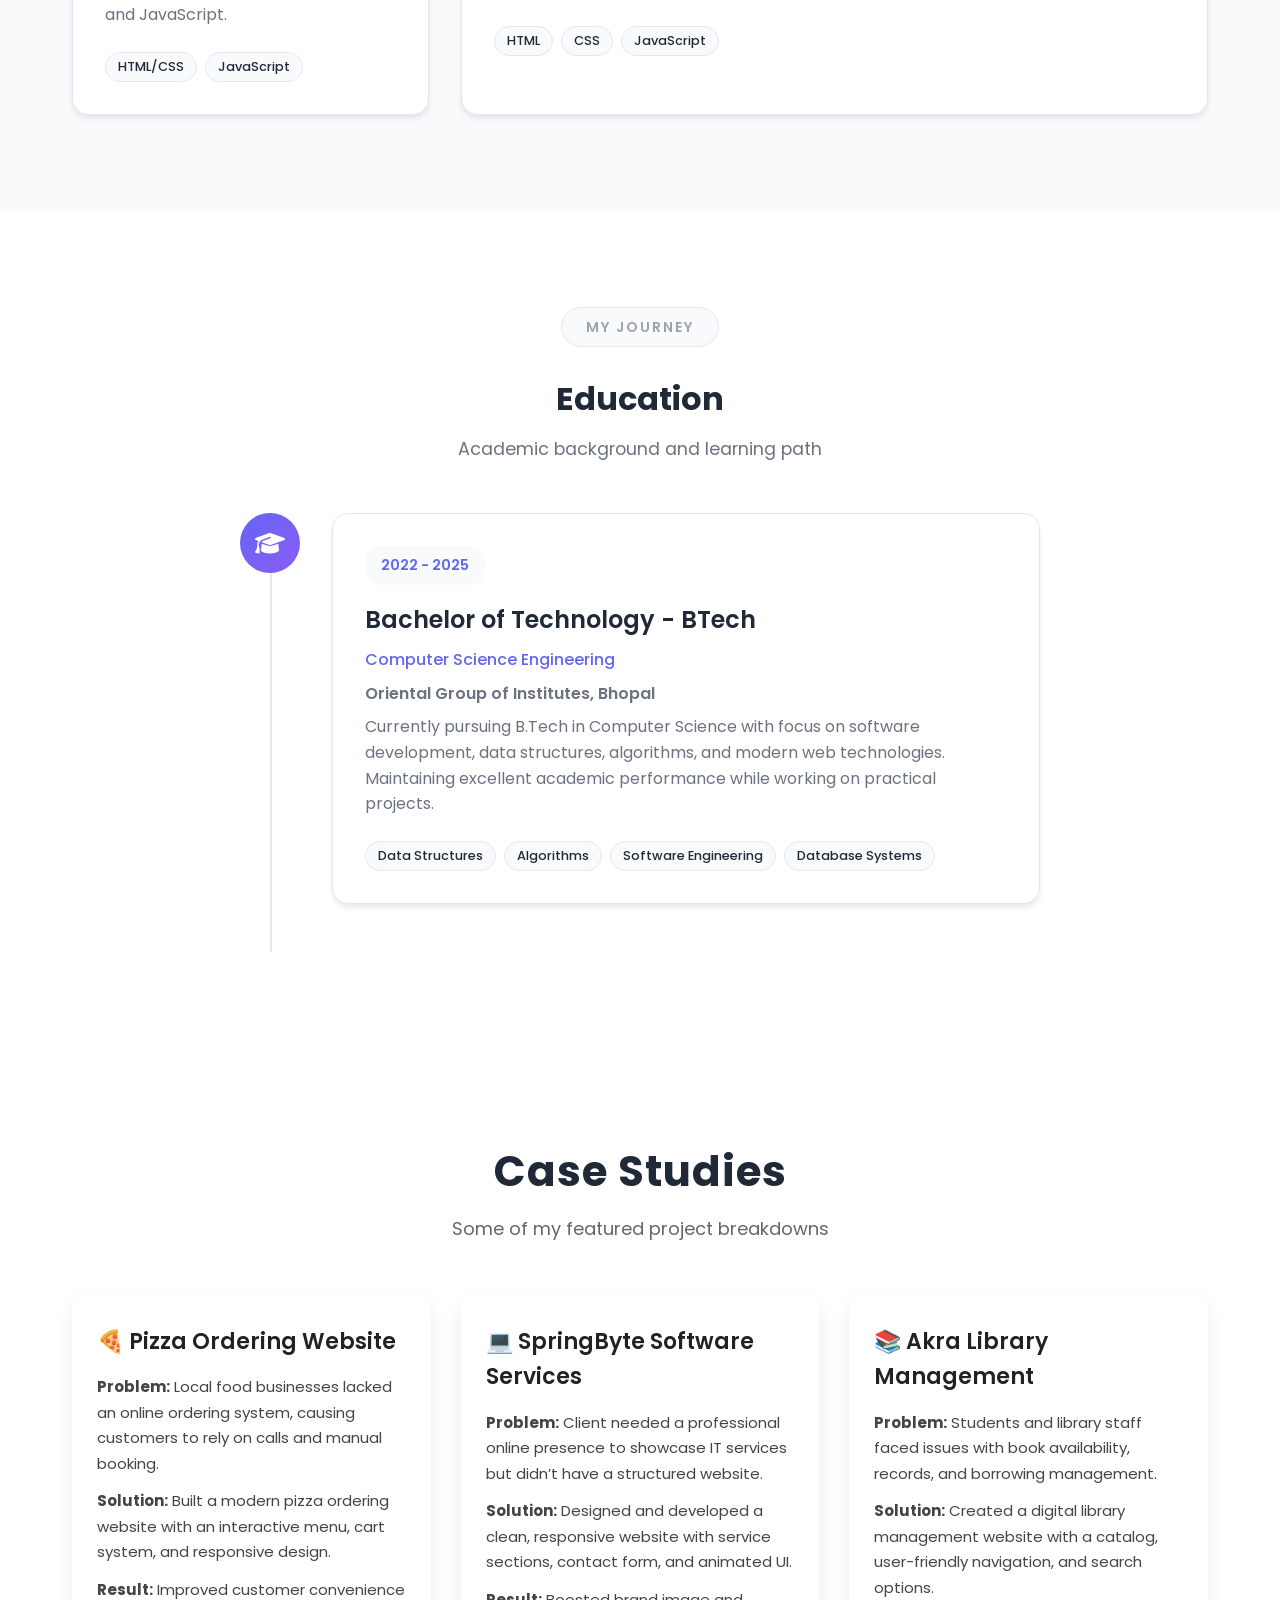
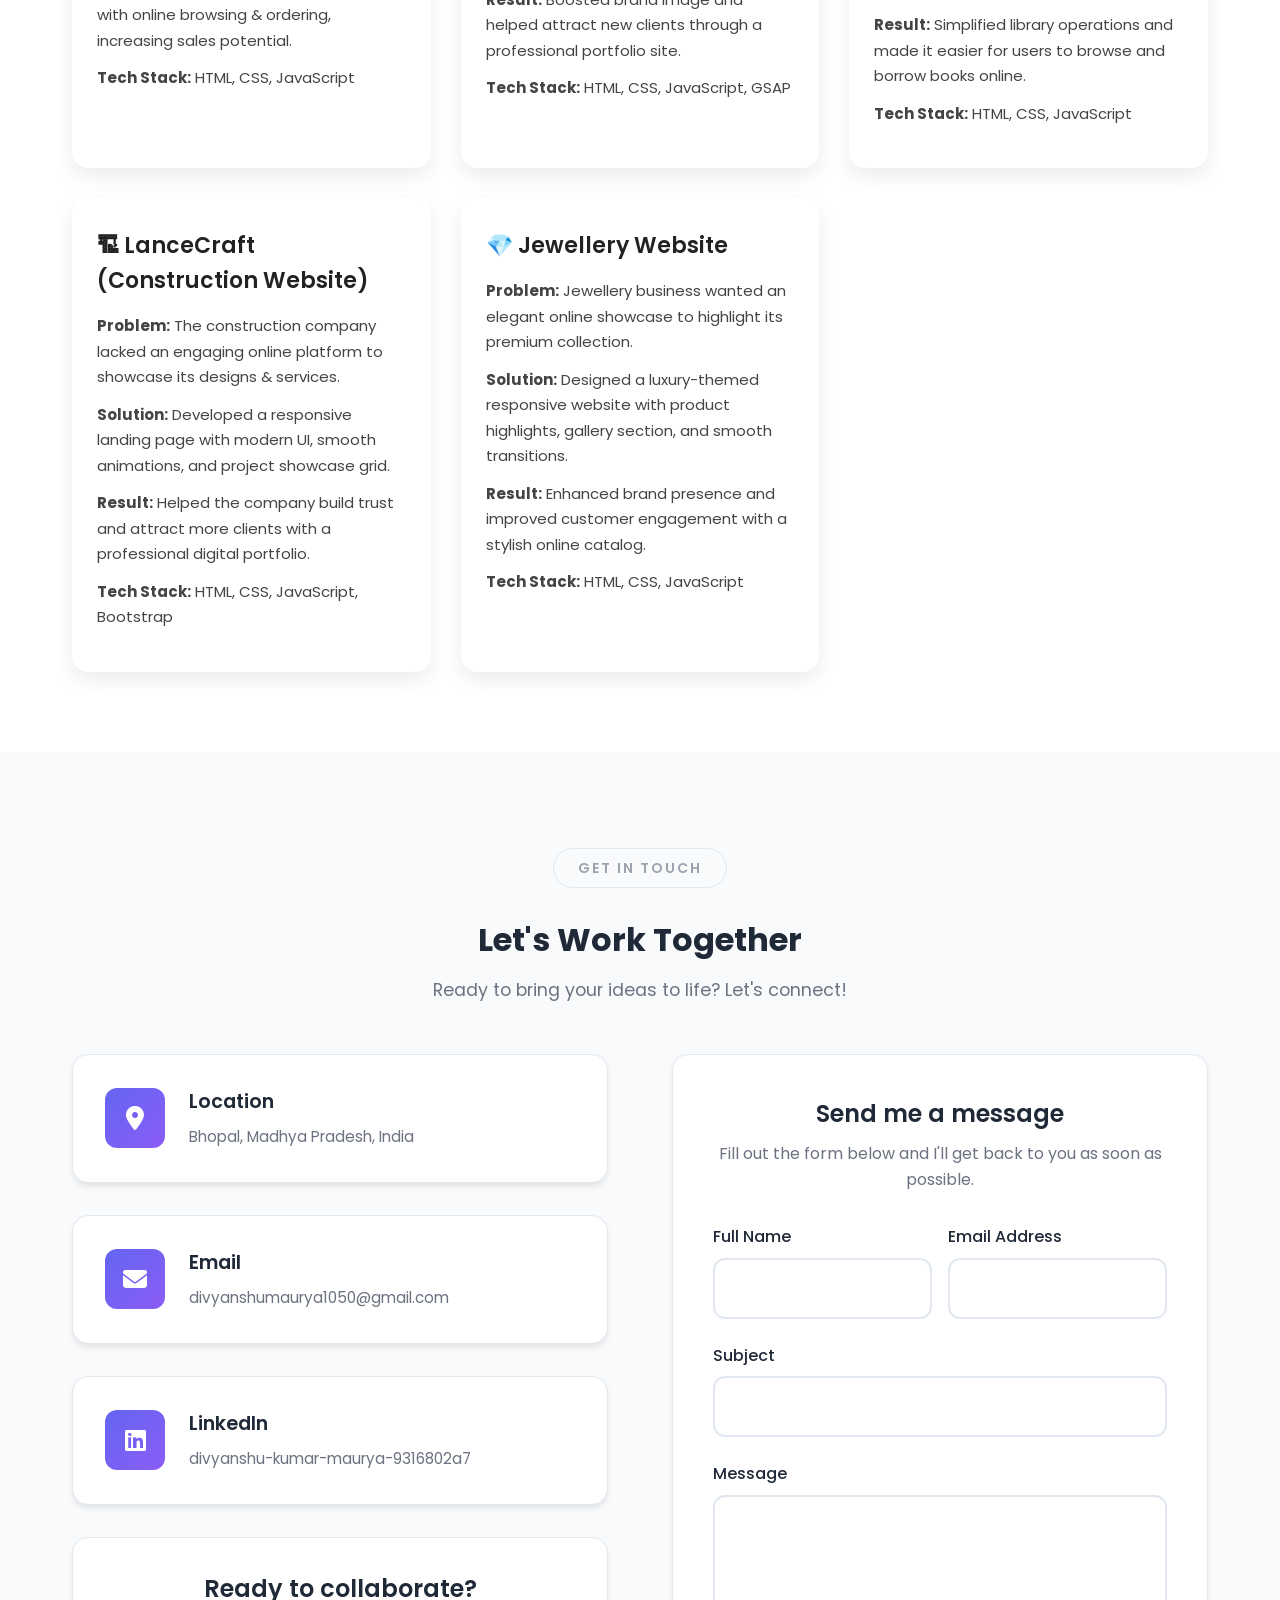
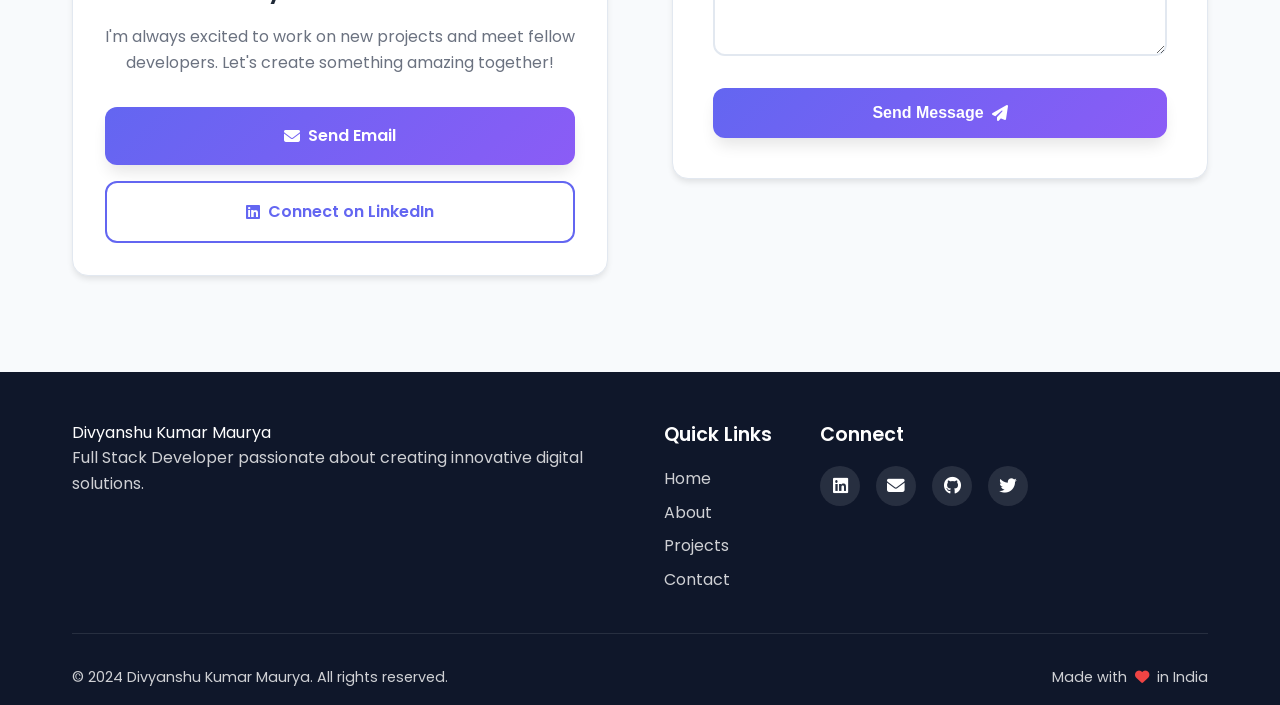
==== commit 0816aa45: "foodWest project added" ====
--- a/index.html
+++ b/index.html
@@ -193,7 +193,7 @@
                 <div class="about-stats">
                     <div class="stats-grid">
                         <div class="stat-item">
-                            <div class="stat-number" data-count="4">0</div>
+                            <div class="stat-number" data-count="20+">0</div>
                             <div class="stat-label">Projects Completed</div>
                         </div>
                         <div class="stat-item">
@@ -356,8 +356,60 @@
   </div>
 </div>
 
-      
-   
+    <!------foodWest ----------->  
+<div class="project-card">
+  <div class="project-image">
+    <img src="public/smart-food-waste.png" alt="Smart Food Waste">
+
+    <div class="project-overlay">
+      <div class="project-links">
+        <a
+          href="https://smart-food-waste-frontend.vercel.app/"
+          target="_blank"
+          rel="noopener noreferrer"
+          class="project-link"
+          title="Live Project"
+        >
+          <i class="fas fa-external-link-alt"></i>
+        </a>
+
+        <a
+          href="#"
+          target="_blank"
+          rel="noopener noreferrer"
+          class="project-link"
+          title="GitHub"
+        >
+          <i class="fab fa-github"></i>
+        </a>
+      </div>
+    </div>
+  </div>
+
+  <div class="project-content">
+    <div class="project-category">Full Stack MERN</div>
+
+    <h3>Smart Food Waste</h3>
+
+    <p>
+      A full-stack food waste management platform built with the MERN stack,
+      featuring real-time communication, secure authentication, encrypted
+      messaging, and smooth interactive animations.
+    </p>
+
+    <div class="project-tech">
+      <span>React</span>
+      <span>Redux</span>
+      <span>GSAP</span>
+      <span>Node.js</span>
+      <span>Express.js</span>
+      <span>MongoDB</span>
+      <span>Socket.IO</span>
+      <span>JWT</span>
+      <span>Encryption</span>
+    </div>
+  </div>
+</div>
 
       <!-- Pizza 1st Trail -->
       <div class="project-card">
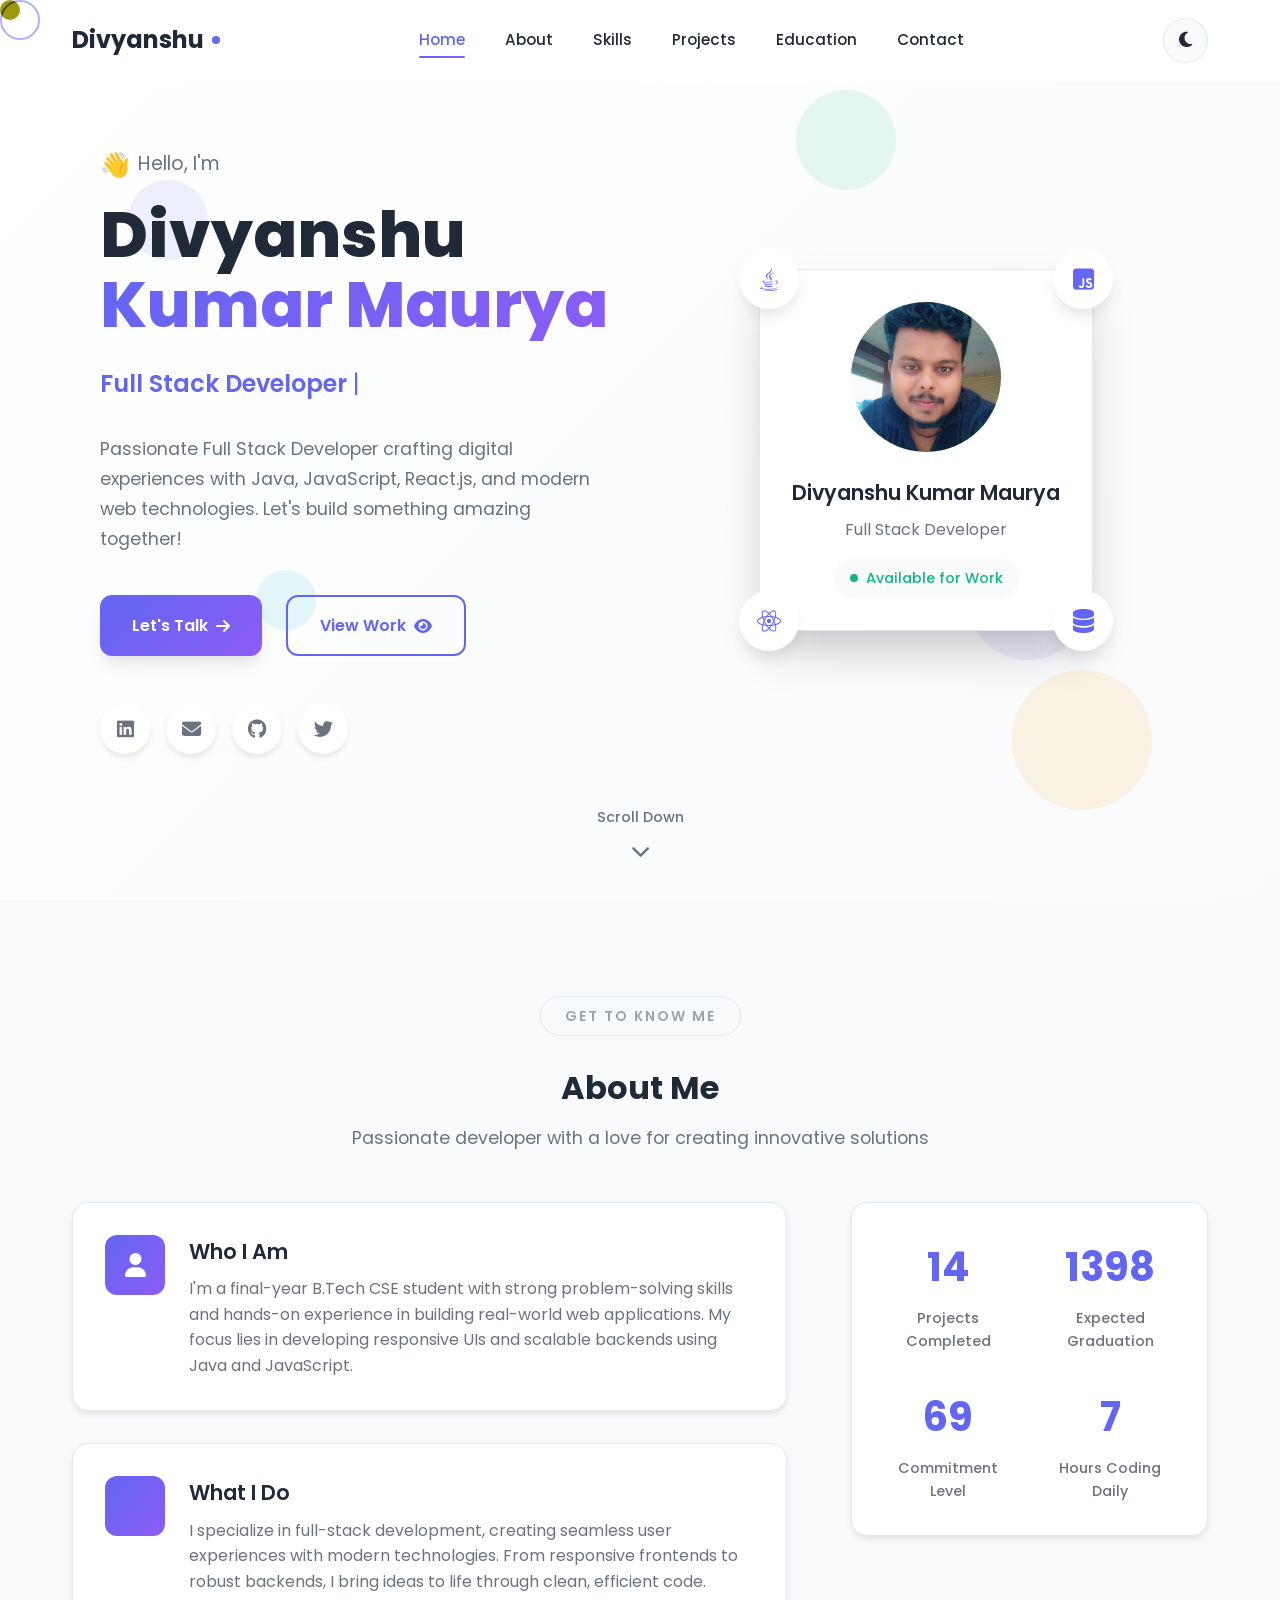
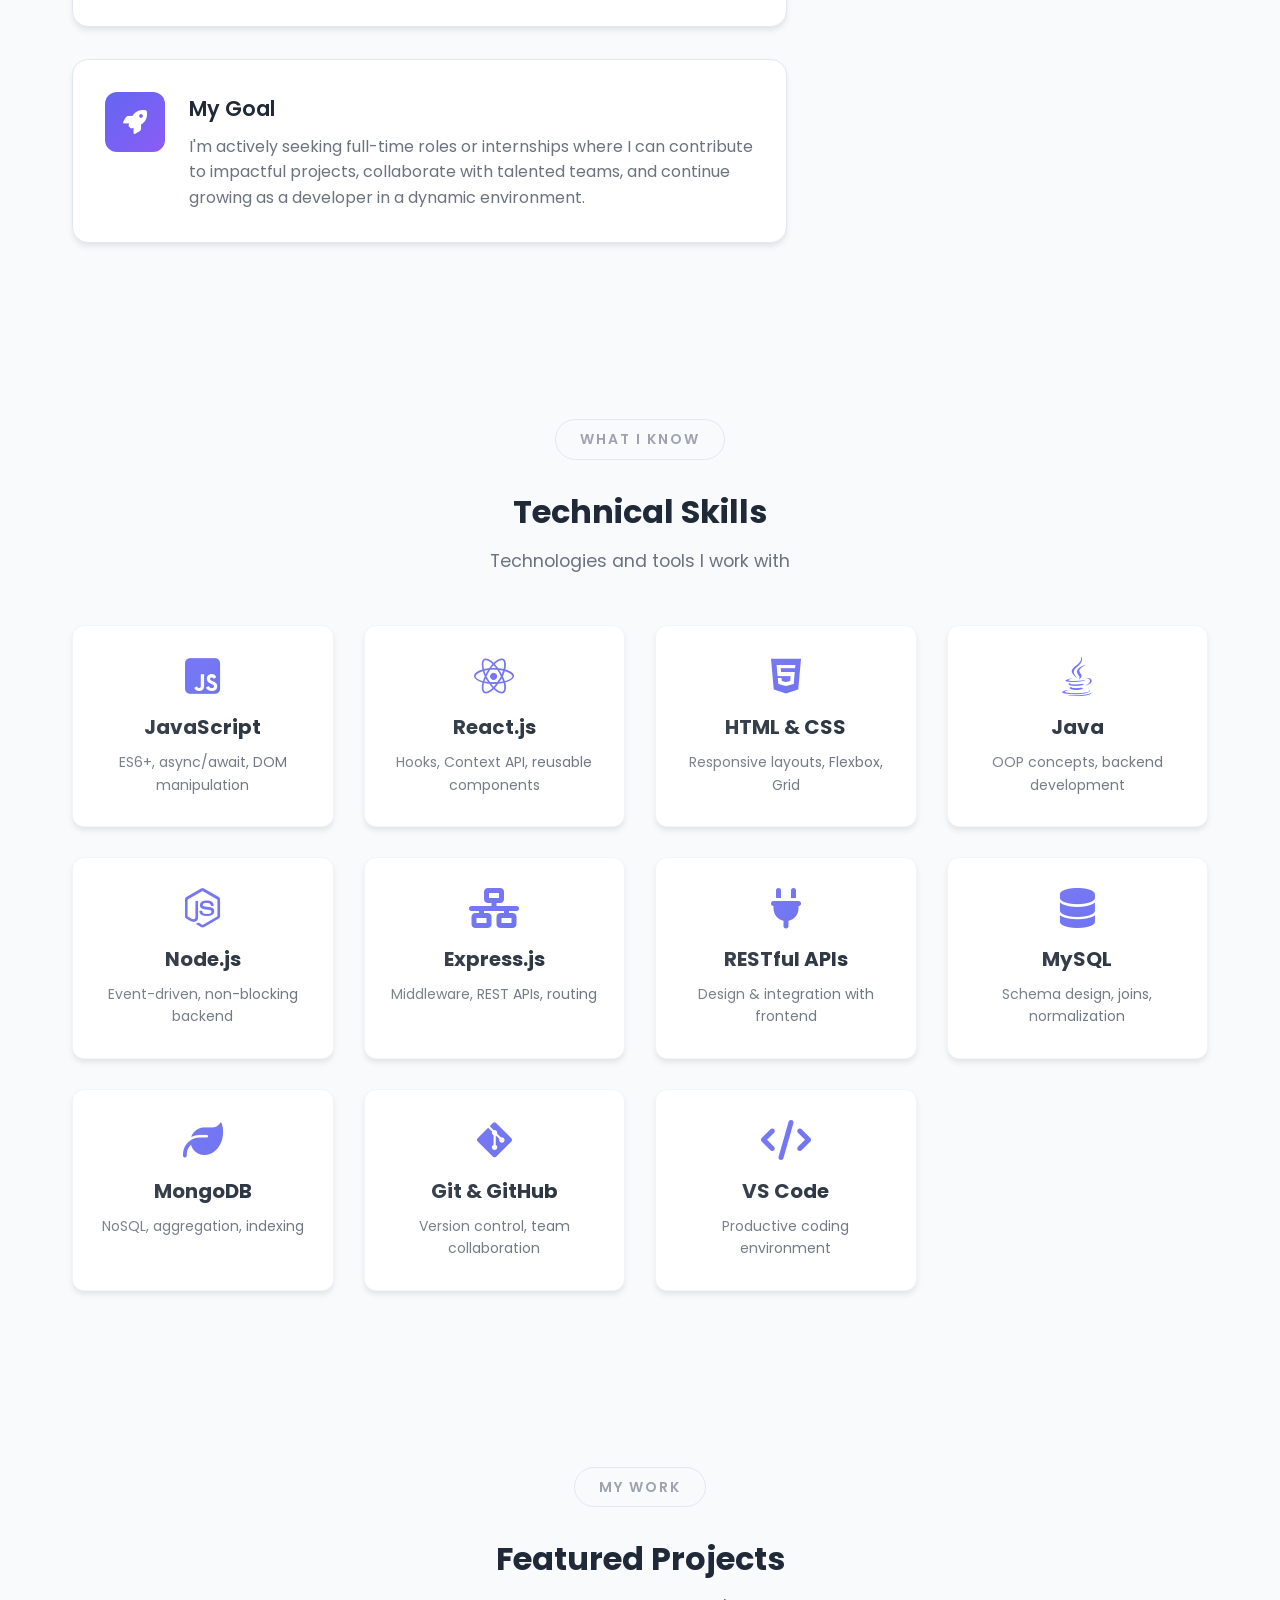
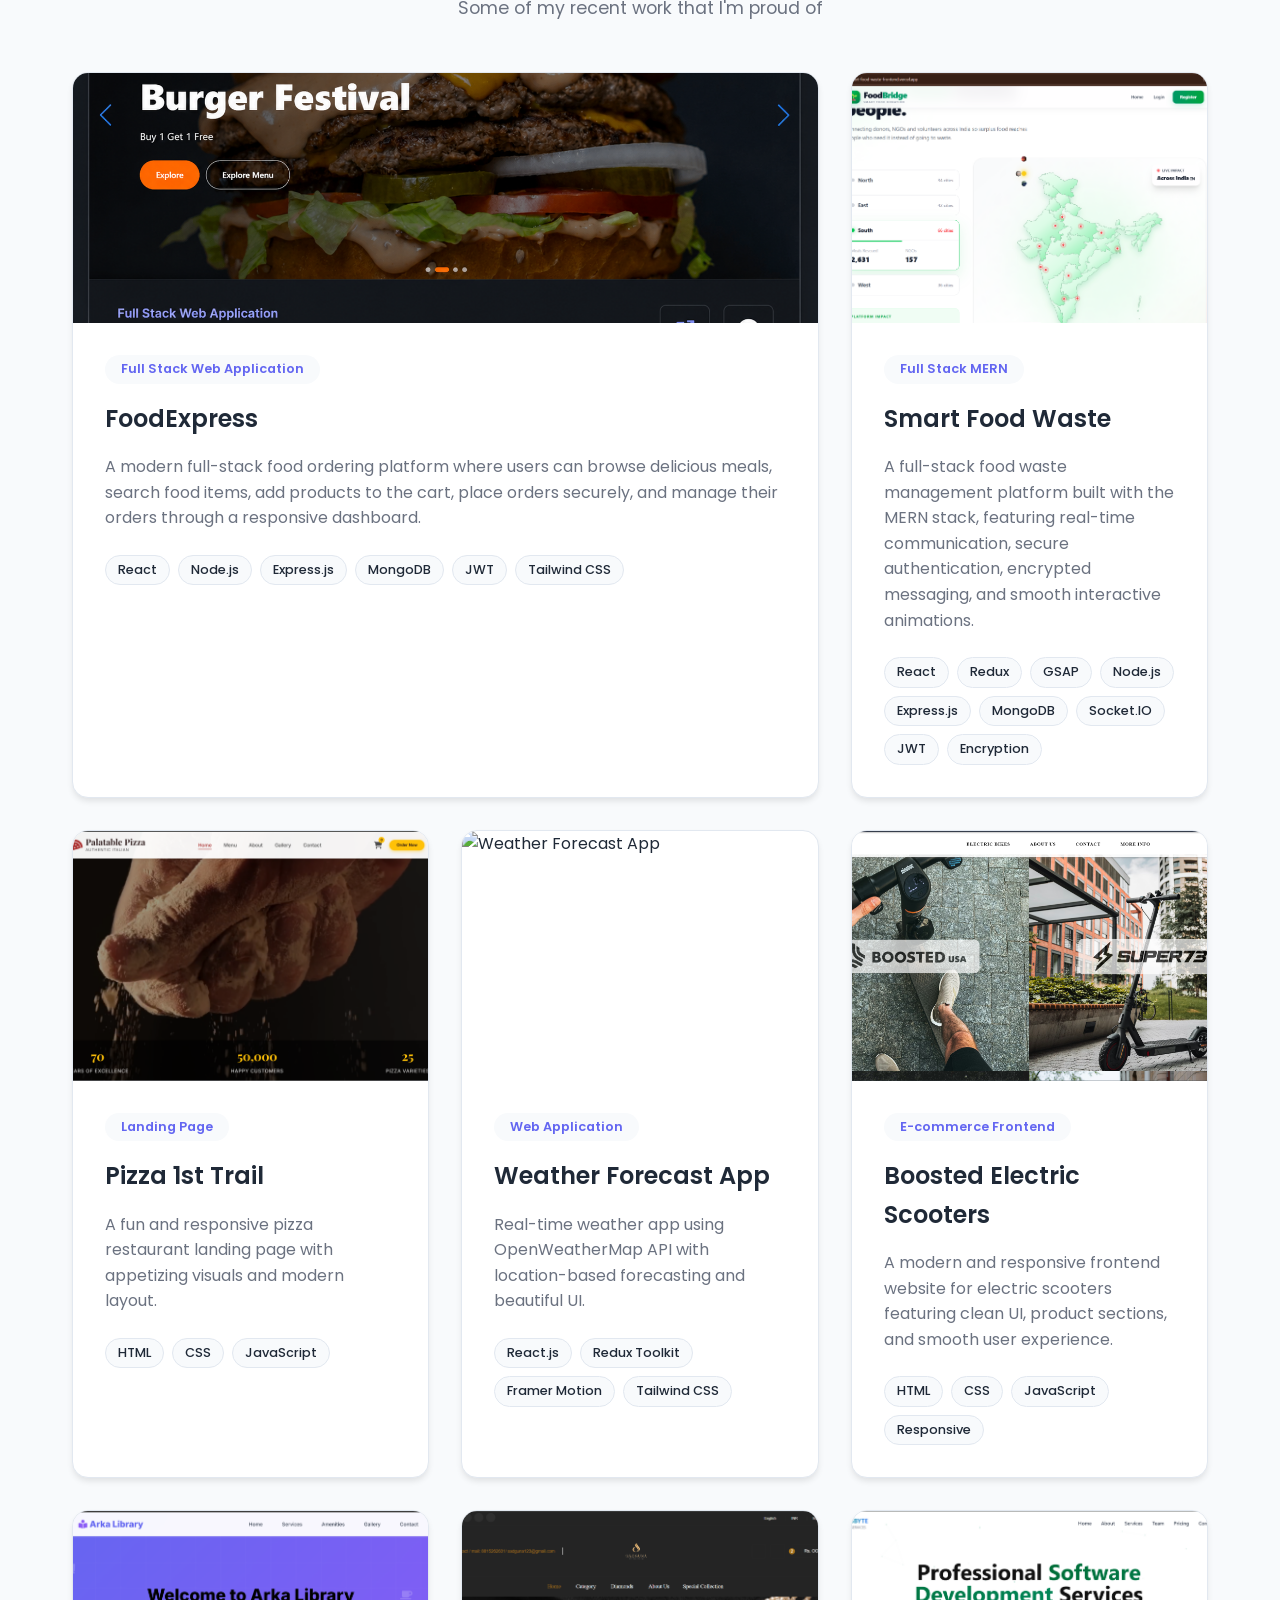
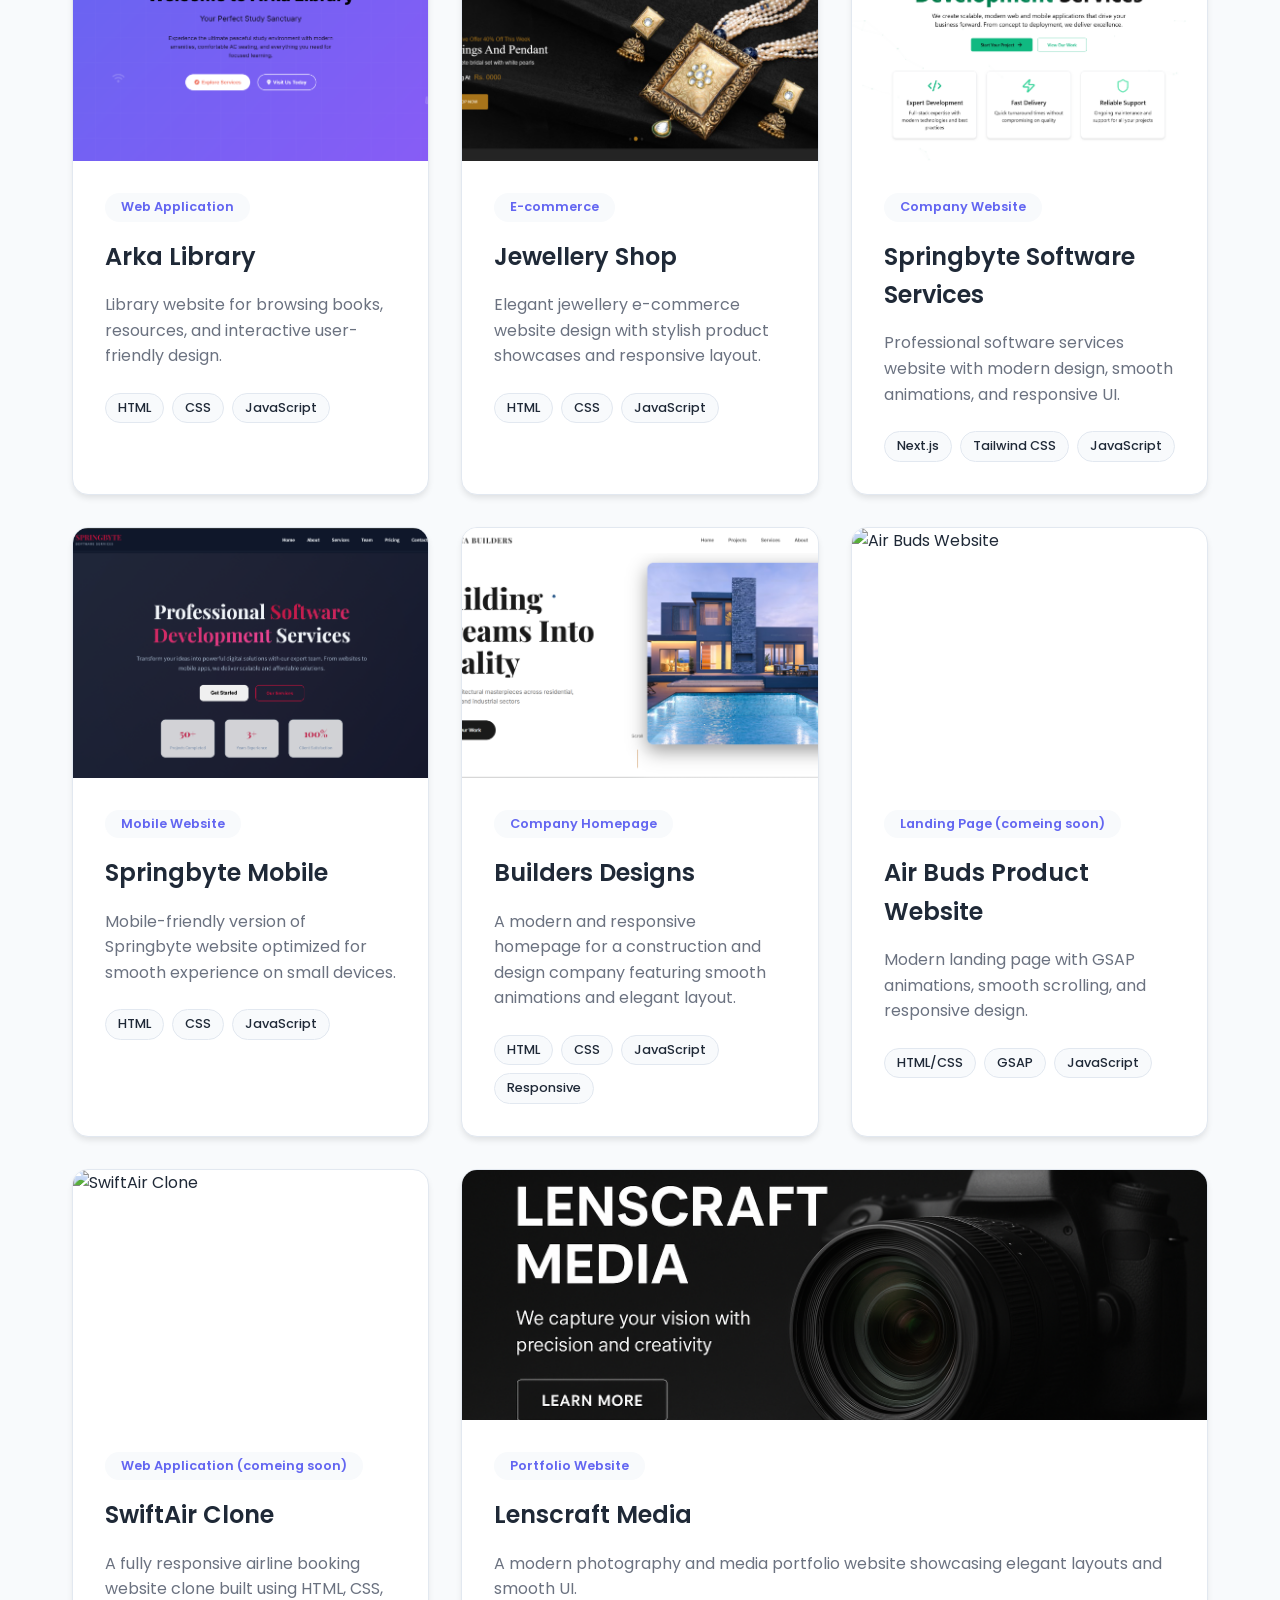
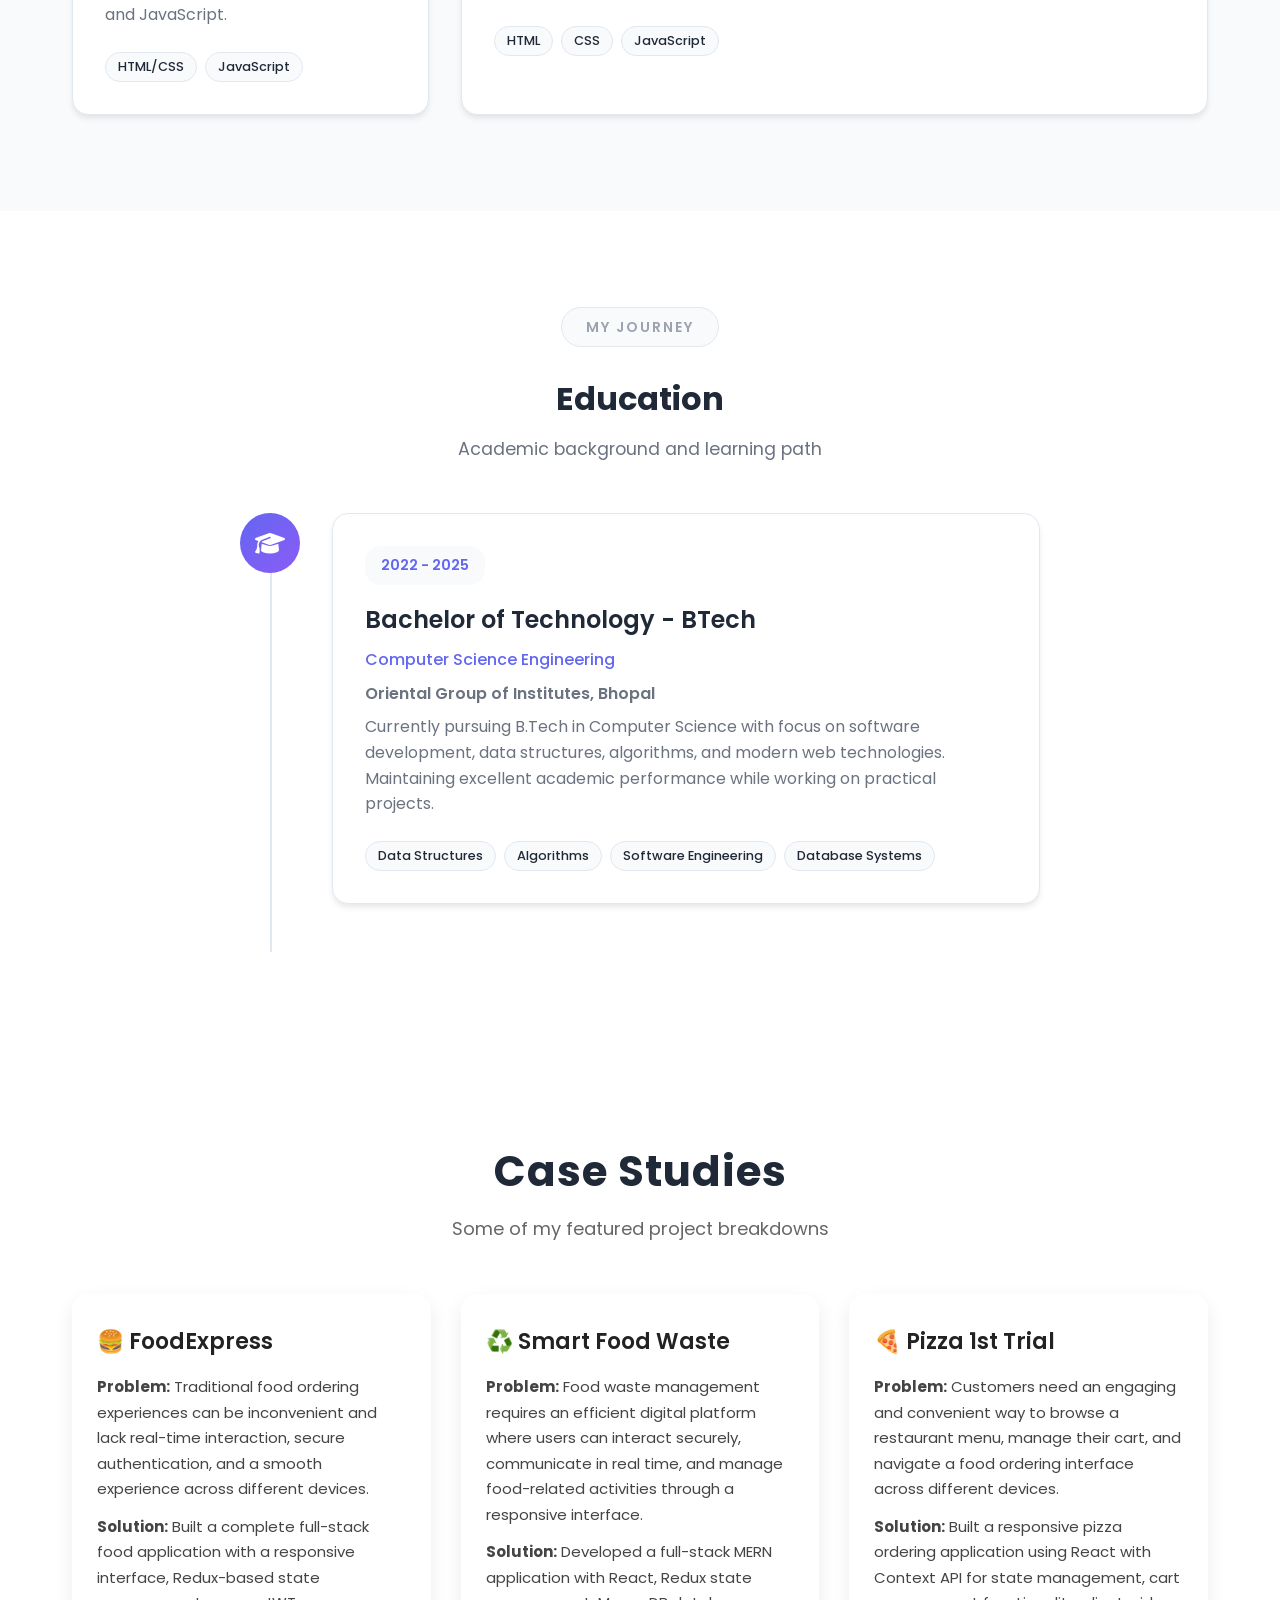
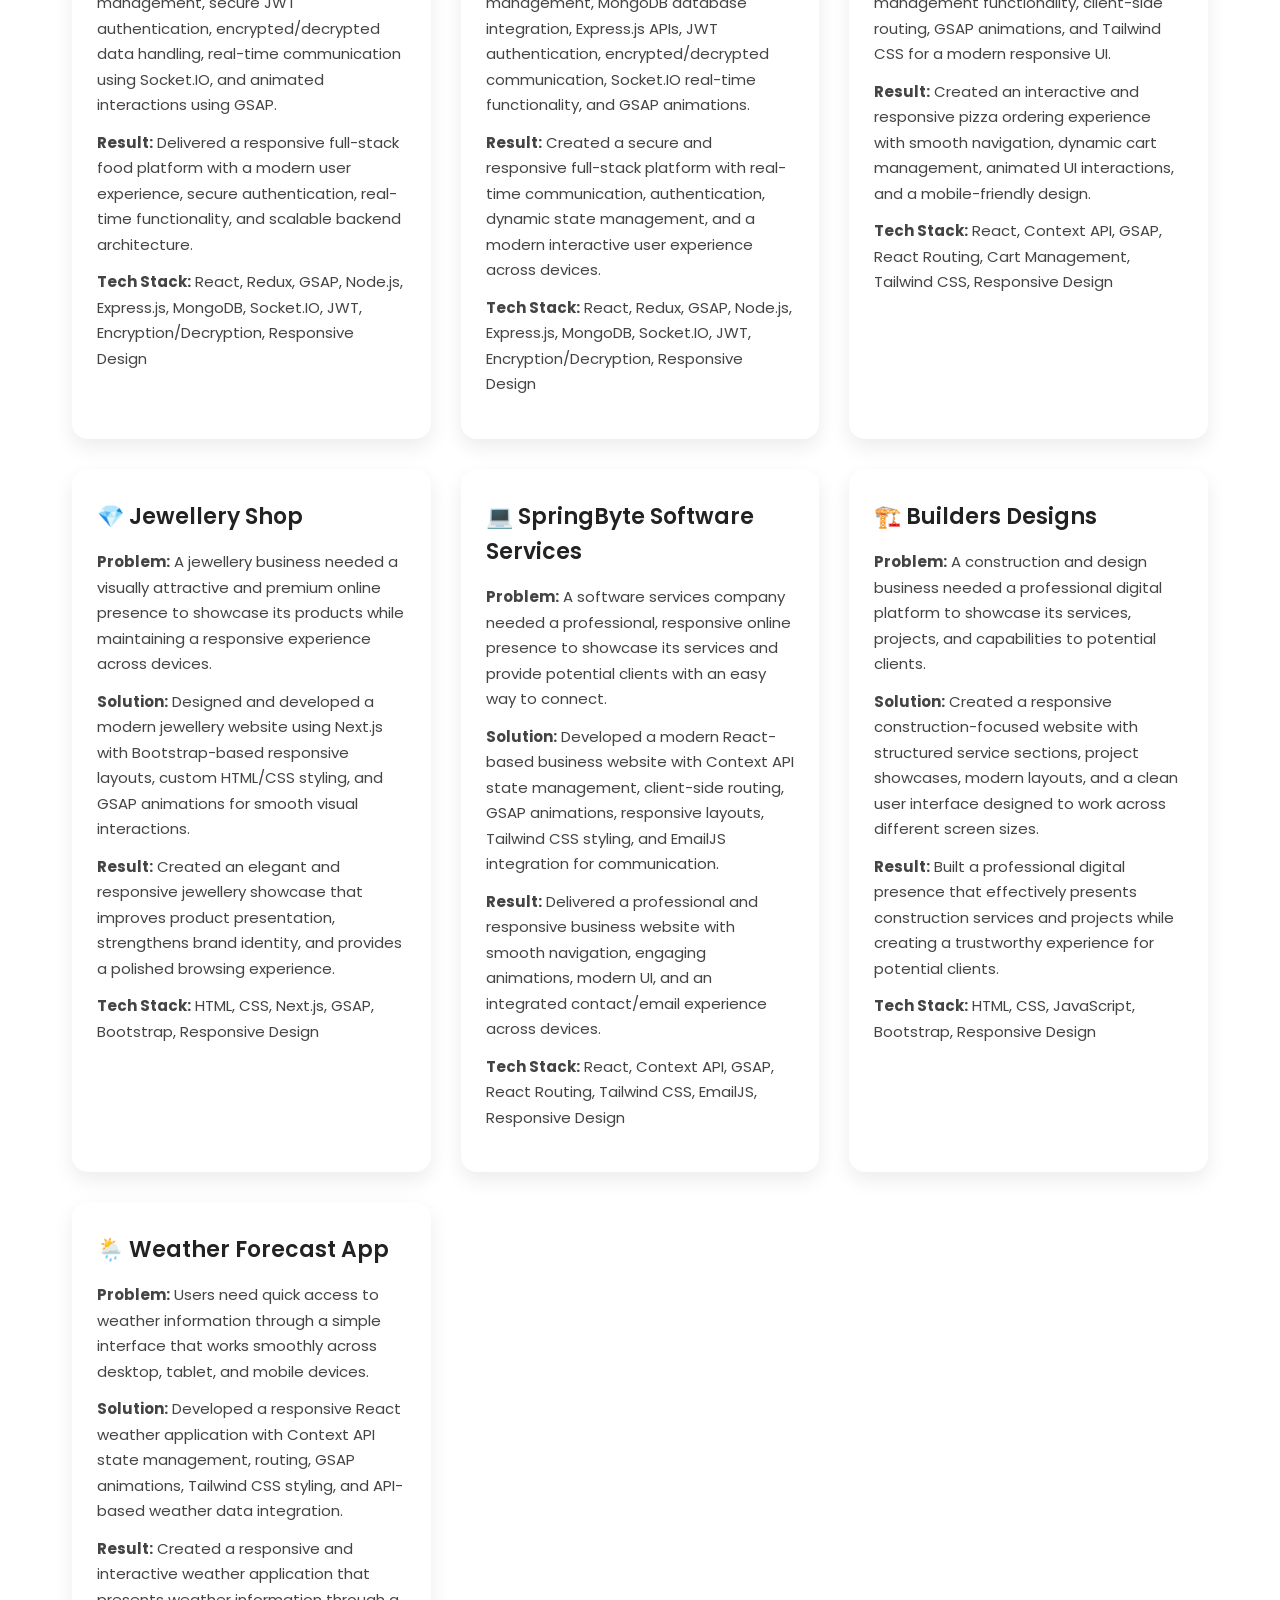
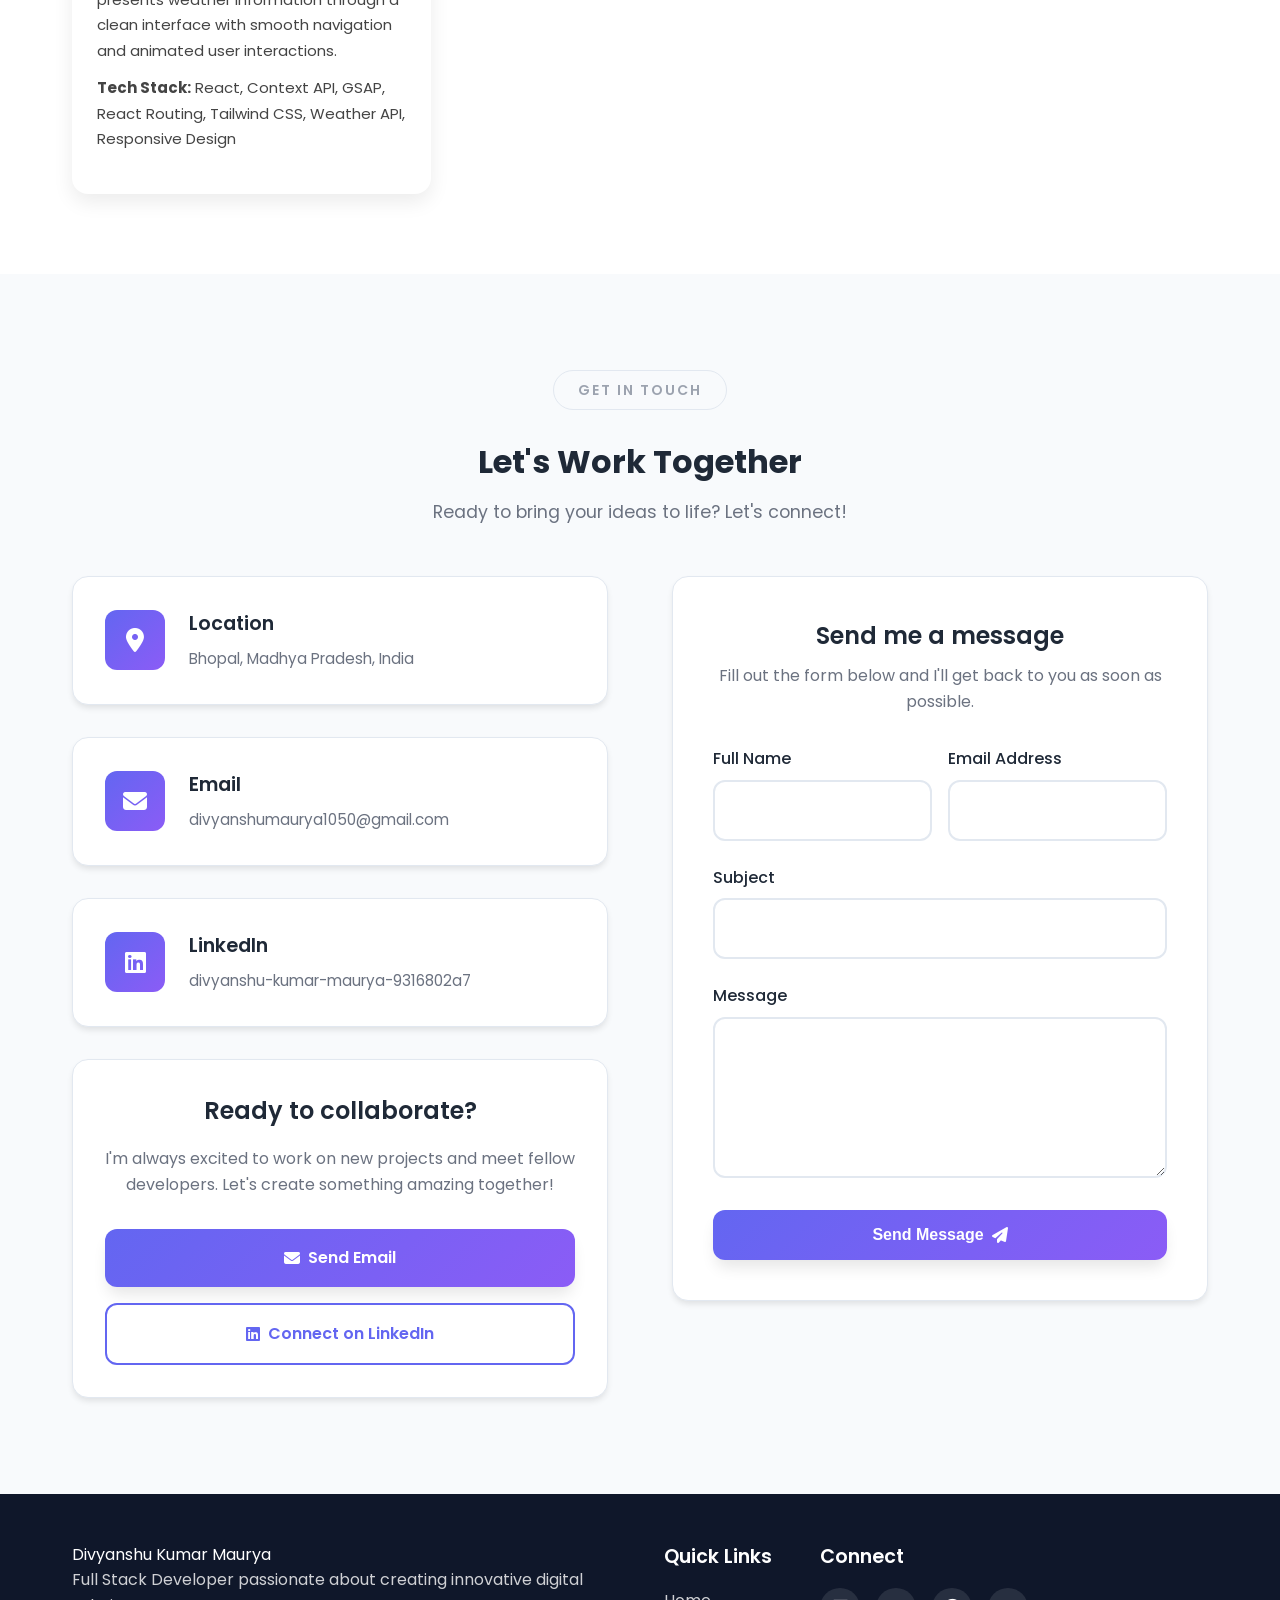
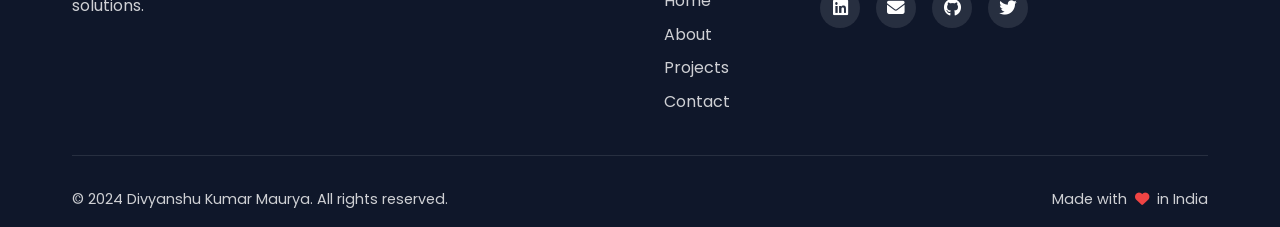
==== commit 66a59a93: "case study updated" ====
--- a/index.html
+++ b/index.html
@@ -767,6 +767,8 @@
     </section>
 
     <!-- ================= Case Studies Section ================= -->
+
+
 <section class="case-studies" id="case-studies">
   <div class="container">
     <h2 class="section-title">Case Studies</h2>
@@ -774,54 +776,76 @@
 
     <div class="case-grid">
 
-      <!-- Pizza -->
+      <!-- FoodExpress -->
       <div class="case-card">
-        <h3>🍕 Pizza Ordering Website</h3>
-        <p><strong>Problem:</strong> Local food businesses lacked an online ordering system, causing customers to rely on calls and manual booking.</p>
-        <p><strong>Solution:</strong> Built a modern pizza ordering website with an interactive menu, cart system, and responsive design.</p>
-        <p><strong>Result:</strong> Improved customer convenience with online browsing & ordering, increasing sales potential.</p>
-        <p><strong>Tech Stack:</strong> HTML, CSS, JavaScript</p>
+        <h3>🍔 FoodExpress</h3>
+        <p><strong>Problem:</strong> Traditional food ordering experiences can be inconvenient and lack real-time interaction, secure authentication, and a smooth experience across different devices.</p>
+        <p><strong>Solution:</strong> Built a complete full-stack food application with a responsive interface, Redux-based state management, secure JWT authentication, encrypted/decrypted data handling, real-time communication using Socket.IO, and animated interactions using GSAP.</p>
+        <p><strong>Result:</strong> Delivered a responsive full-stack food platform with a modern user experience, secure authentication, real-time functionality, and scalable backend architecture.</p>
+        <p><strong>Tech Stack:</strong> React, Redux, GSAP, Node.js, Express.js, MongoDB, Socket.IO, JWT, Encryption/Decryption, Responsive Design</p>
+      </div>
+
+      <!-- Smart Food Waste -->
+      <div class="case-card">
+        <h3>♻️ Smart Food Waste</h3>
+        <p><strong>Problem:</strong> Food waste management requires an efficient digital platform where users can interact securely, communicate in real time, and manage food-related activities through a responsive interface.</p>
+        <p><strong>Solution:</strong> Developed a full-stack MERN application with React, Redux state management, MongoDB database integration, Express.js APIs, JWT authentication, encrypted/decrypted communication, Socket.IO real-time functionality, and GSAP animations.</p>
+        <p><strong>Result:</strong> Created a secure and responsive full-stack platform with real-time communication, authentication, dynamic state management, and a modern interactive user experience across devices.</p>
+        <p><strong>Tech Stack:</strong> React, Redux, GSAP, Node.js, Express.js, MongoDB, Socket.IO, JWT, Encryption/Decryption, Responsive Design</p>
+      </div>
+
+      <!-- Pizza 1st Trial -->
+      <div class="case-card">
+        <h3>🍕 Pizza 1st Trial</h3>
+        <p><strong>Problem:</strong> Customers need an engaging and convenient way to browse a restaurant menu, manage their cart, and navigate a food ordering interface across different devices.</p>
+        <p><strong>Solution:</strong> Built a responsive pizza ordering application using React with Context API for state management, cart management functionality, client-side routing, GSAP animations, and Tailwind CSS for a modern responsive UI.</p>
+        <p><strong>Result:</strong> Created an interactive and responsive pizza ordering experience with smooth navigation, dynamic cart management, animated UI interactions, and a mobile-friendly design.</p>
+        <p><strong>Tech Stack:</strong> React, Context API, GSAP, React Routing, Cart Management, Tailwind CSS, Responsive Design</p>
+      </div>
+
+      <!-- Jewellery Shop -->
+      <div class="case-card">
+        <h3>💎 Jewellery Shop</h3>
+        <p><strong>Problem:</strong> A jewellery business needed a visually attractive and premium online presence to showcase its products while maintaining a responsive experience across devices.</p>
+        <p><strong>Solution:</strong> Designed and developed a modern jewellery website using Next.js with Bootstrap-based responsive layouts, custom HTML/CSS styling, and GSAP animations for smooth visual interactions.</p>
+        <p><strong>Result:</strong> Created an elegant and responsive jewellery showcase that improves product presentation, strengthens brand identity, and provides a polished browsing experience.</p>
+        <p><strong>Tech Stack:</strong> HTML, CSS, Next.js, GSAP, Bootstrap, Responsive Design</p>
       </div>
 
       <!-- SpringByte -->
       <div class="case-card">
         <h3>💻 SpringByte Software Services</h3>
-        <p><strong>Problem:</strong> Client needed a professional online presence to showcase IT services but didn’t have a structured website.</p>
-        <p><strong>Solution:</strong> Designed and developed a clean, responsive website with service sections, contact form, and animated UI.</p>
-        <p><strong>Result:</strong> Boosted brand image and helped attract new clients through a professional portfolio site.</p>
-        <p><strong>Tech Stack:</strong> HTML, CSS, JavaScript, GSAP</p>
-      </div>
-
-      <!-- Akra Library -->
+        <p><strong>Problem:</strong> A software services company needed a professional, responsive online presence to showcase its services and provide potential clients with an easy way to connect.</p>
+        <p><strong>Solution:</strong> Developed a modern React-based business website with Context API state management, client-side routing, GSAP animations, responsive layouts, Tailwind CSS styling, and EmailJS integration for communication.</p>
+        <p><strong>Result:</strong> Delivered a professional and responsive business website with smooth navigation, engaging animations, modern UI, and an integrated contact/email experience across devices.</p>
+        <p><strong>Tech Stack:</strong> React, Context API, GSAP, React Routing, Tailwind CSS, EmailJS, Responsive Design</p>
+      </div>
+
+      <!-- Builders Designs -->
       <div class="case-card">
-        <h3>📚 Akra Library Management</h3>
-        <p><strong>Problem:</strong> Students and library staff faced issues with book availability, records, and borrowing management.</p>
-        <p><strong>Solution:</strong> Created a digital library management website with a catalog, user-friendly navigation, and search options.</p>
-        <p><strong>Result:</strong> Simplified library operations and made it easier for users to browse and borrow books online.</p>
-        <p><strong>Tech Stack:</strong> HTML, CSS, JavaScript</p>
-      </div>
-
-      <!-- LanceCraft -->
+        <h3>🏗️ Builders Designs</h3>
+        <p><strong>Problem:</strong> A construction and design business needed a professional digital platform to showcase its services, projects, and capabilities to potential clients.</p>
+        <p><strong>Solution:</strong> Created a responsive construction-focused website with structured service sections, project showcases, modern layouts, and a clean user interface designed to work across different screen sizes.</p>
+        <p><strong>Result:</strong> Built a professional digital presence that effectively presents construction services and projects while creating a trustworthy experience for potential clients.</p>
+        <p><strong>Tech Stack:</strong> HTML, CSS, JavaScript, Bootstrap, Responsive Design</p>
+      </div>
+
+      <!-- Weather Forecast -->
       <div class="case-card">
-        <h3>🏗 LanceCraft (Construction Website)</h3>
-        <p><strong>Problem:</strong> The construction company lacked an engaging online platform to showcase its designs & services.</p>
-        <p><strong>Solution:</strong> Developed a responsive landing page with modern UI, smooth animations, and project showcase grid.</p>
-        <p><strong>Result:</strong> Helped the company build trust and attract more clients with a professional digital portfolio.</p>
-        <p><strong>Tech Stack:</strong> HTML, CSS, JavaScript, Bootstrap</p>
-      </div>
-
-      <!-- Jewellery -->
-      <div class="case-card">
-        <h3>💎 Jewellery Website</h3>
-        <p><strong>Problem:</strong> Jewellery business wanted an elegant online showcase to highlight its premium collection.</p>
-        <p><strong>Solution:</strong> Designed a luxury-themed responsive website with product highlights, gallery section, and smooth transitions.</p>
-        <p><strong>Result:</strong> Enhanced brand presence and improved customer engagement with a stylish online catalog.</p>
-        <p><strong>Tech Stack:</strong> HTML, CSS, JavaScript</p>
+        <h3>🌦️ Weather Forecast App</h3>
+        <p><strong>Problem:</strong> Users need quick access to weather information through a simple interface that works smoothly across desktop, tablet, and mobile devices.</p>
+        <p><strong>Solution:</strong> Developed a responsive React weather application with Context API state management, routing, GSAP animations, Tailwind CSS styling, and API-based weather data integration.</p>
+        <p><strong>Result:</strong> Created a responsive and interactive weather application that presents weather information through a clean interface with smooth navigation and animated user interactions.</p>
+        <p><strong>Tech Stack:</strong> React, Context API, GSAP, React Routing, Tailwind CSS, Weather API, Responsive Design</p>
       </div>
 
     </div>
   </div>
 </section>
+
+
+
+
 
 
 
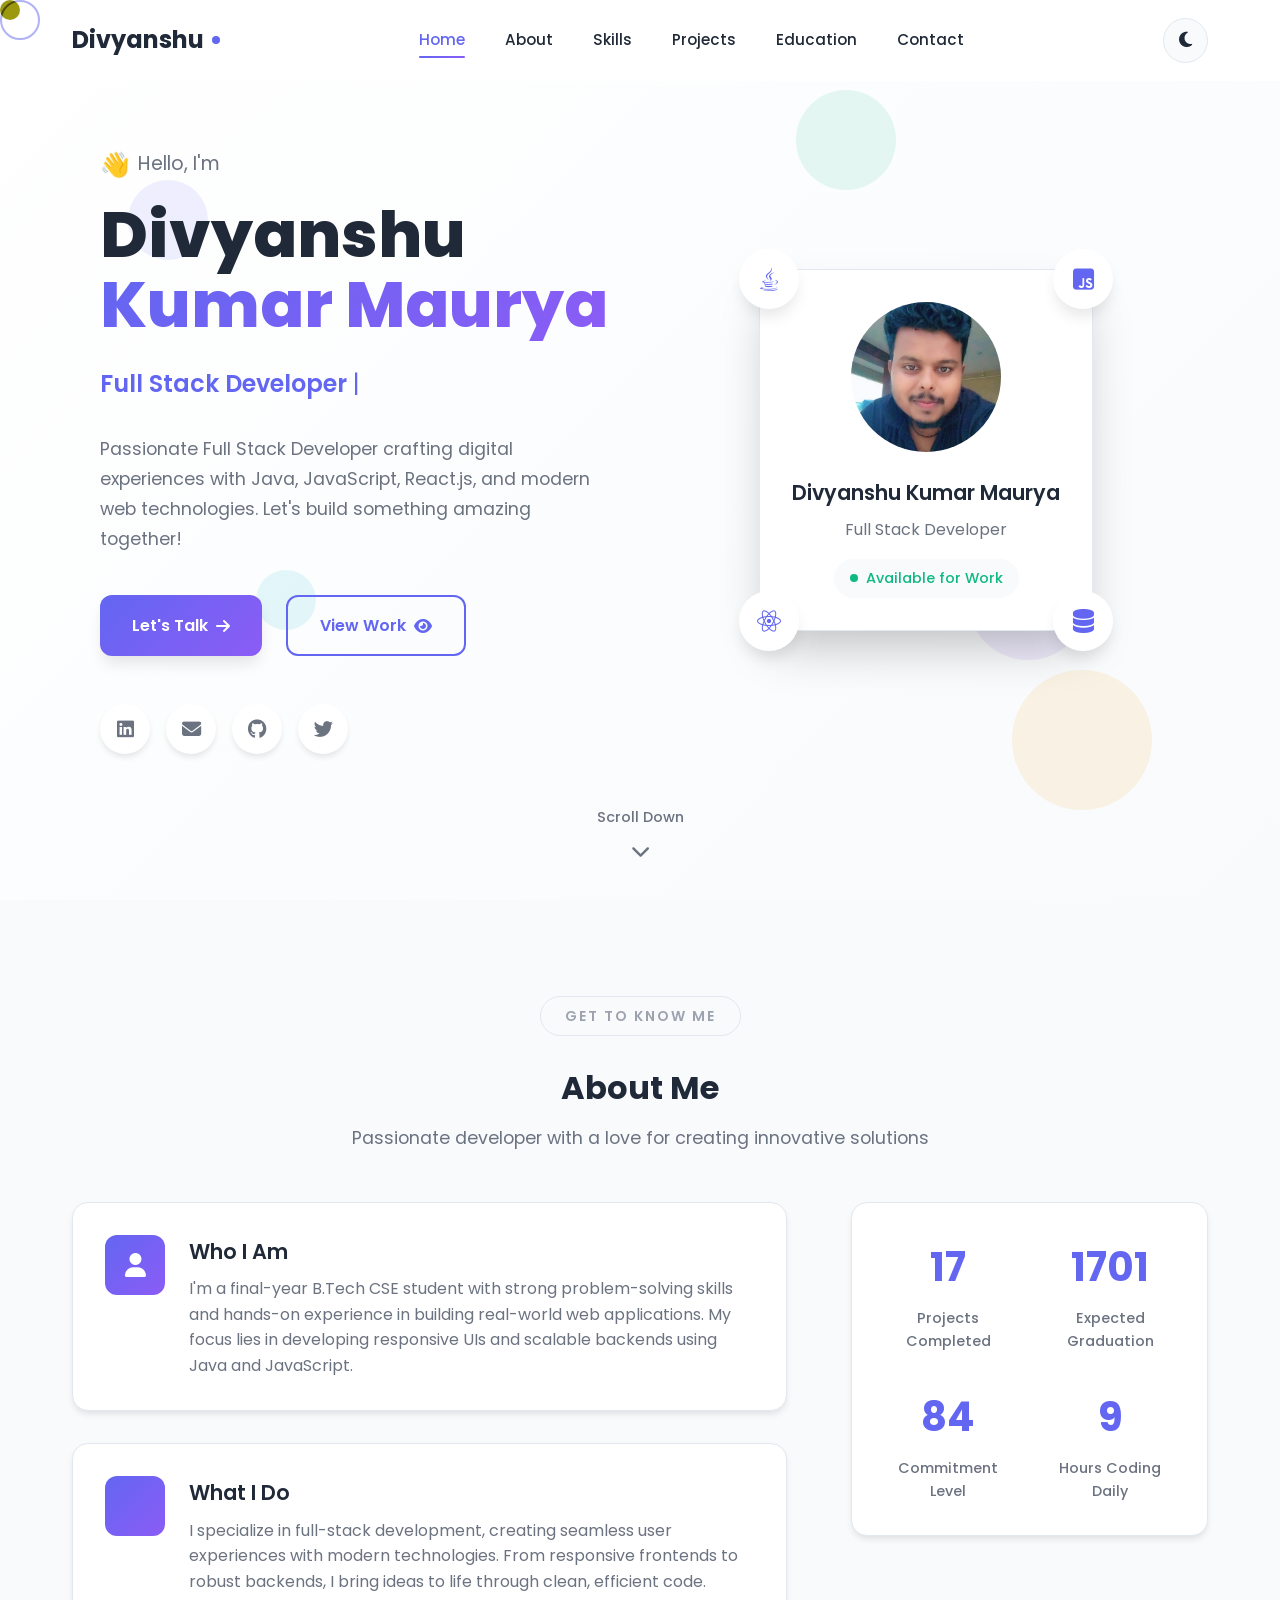
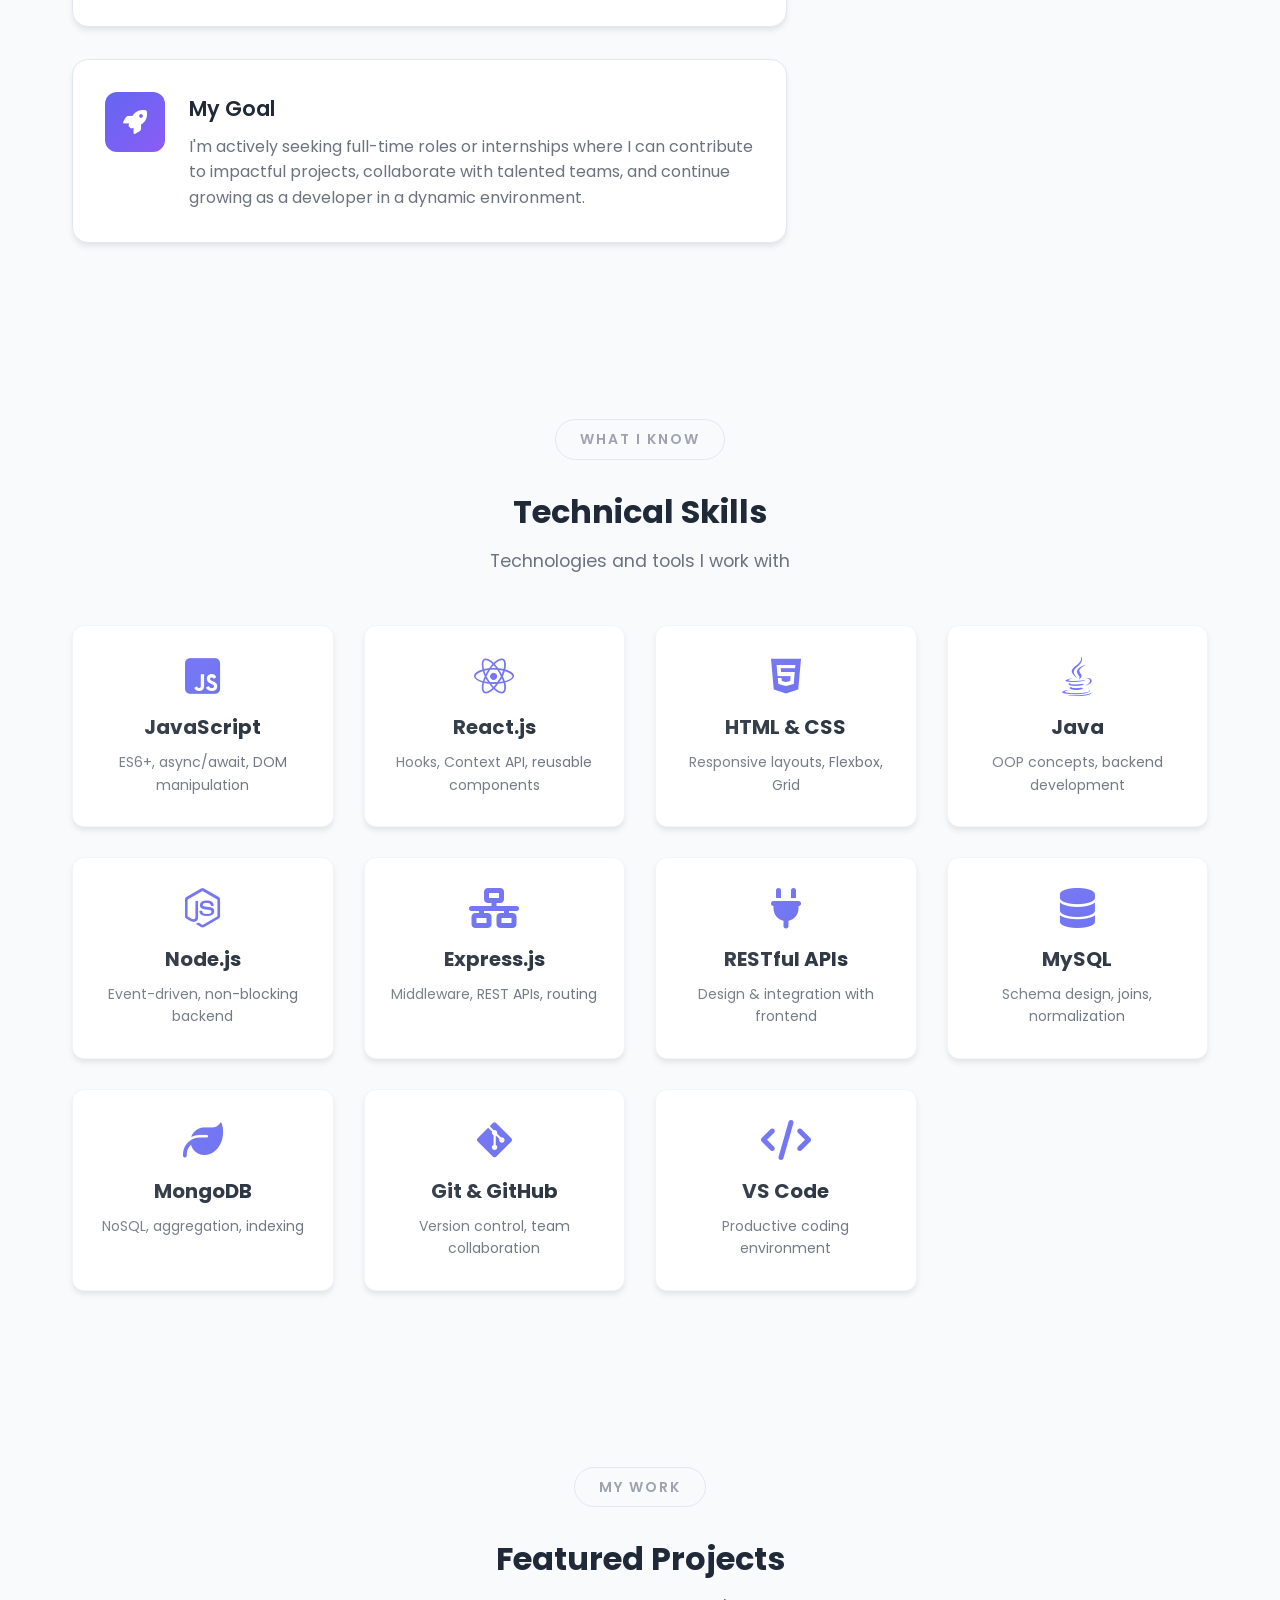
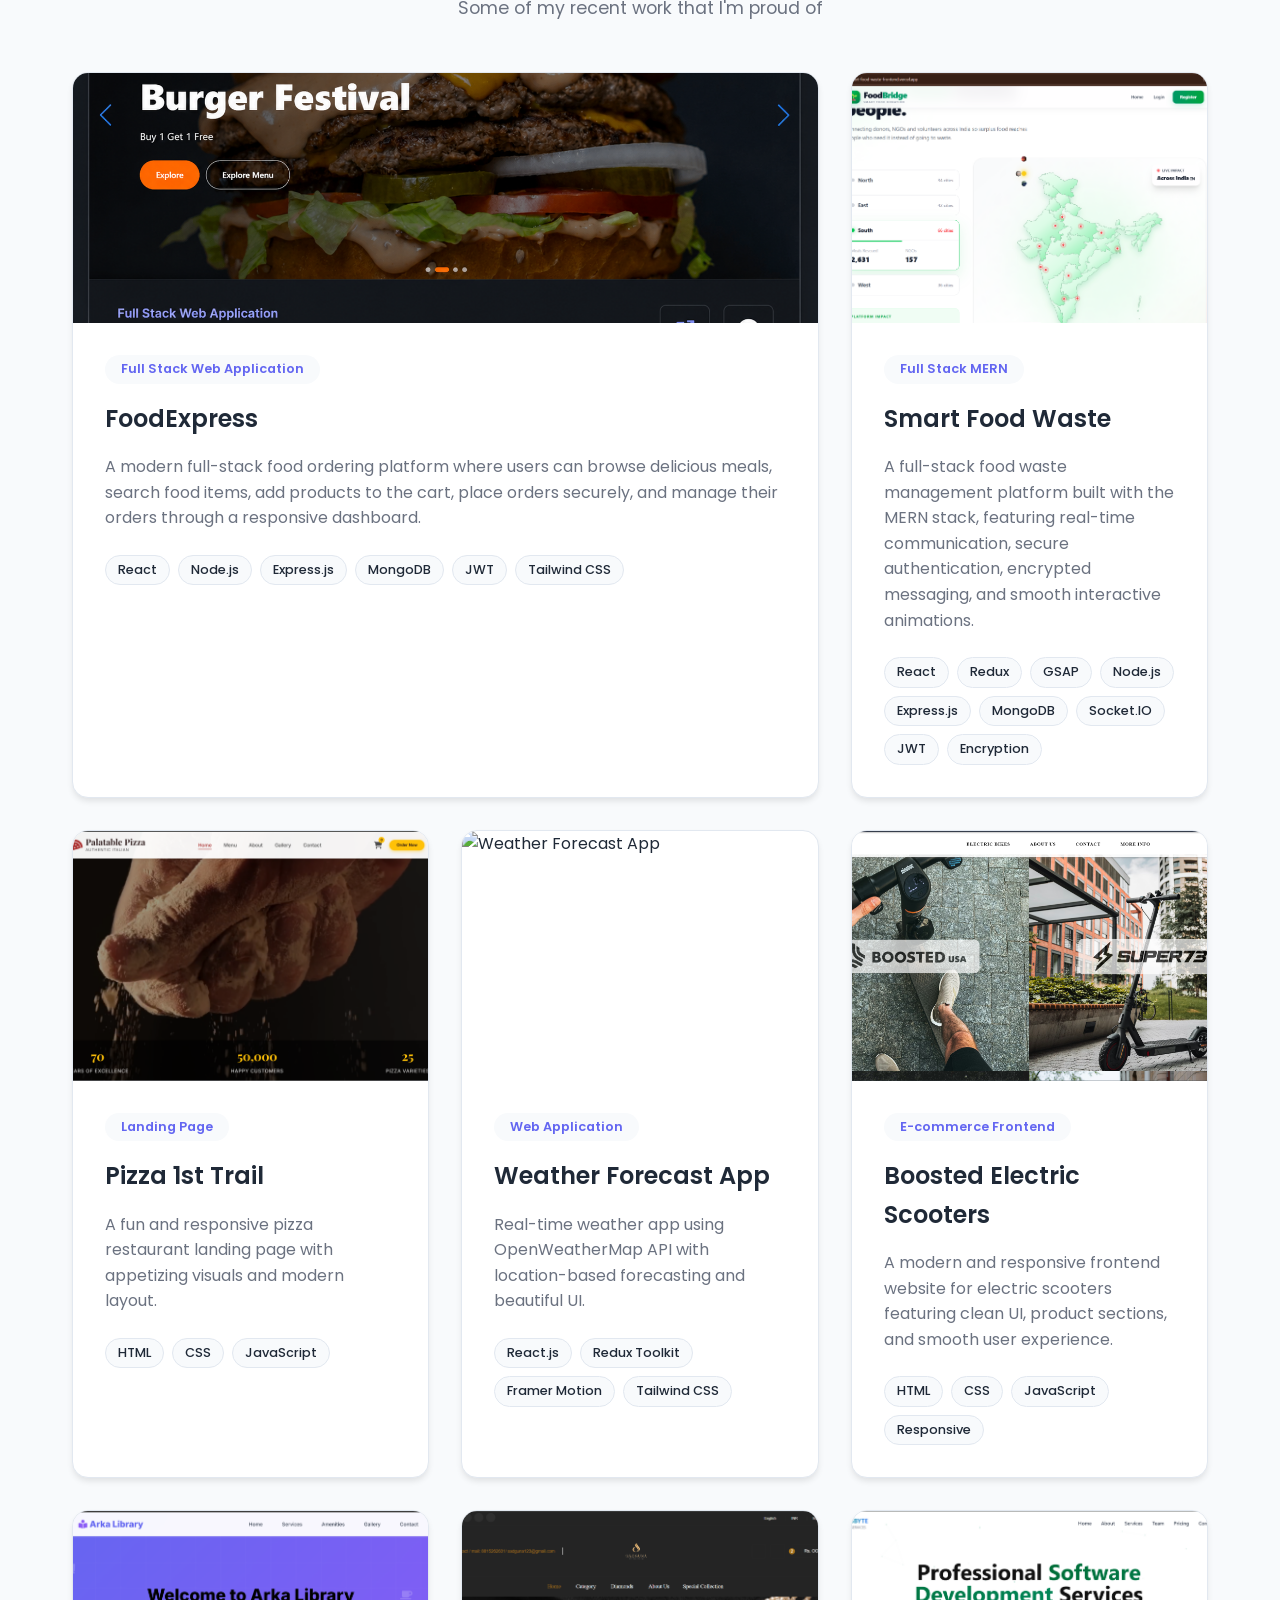
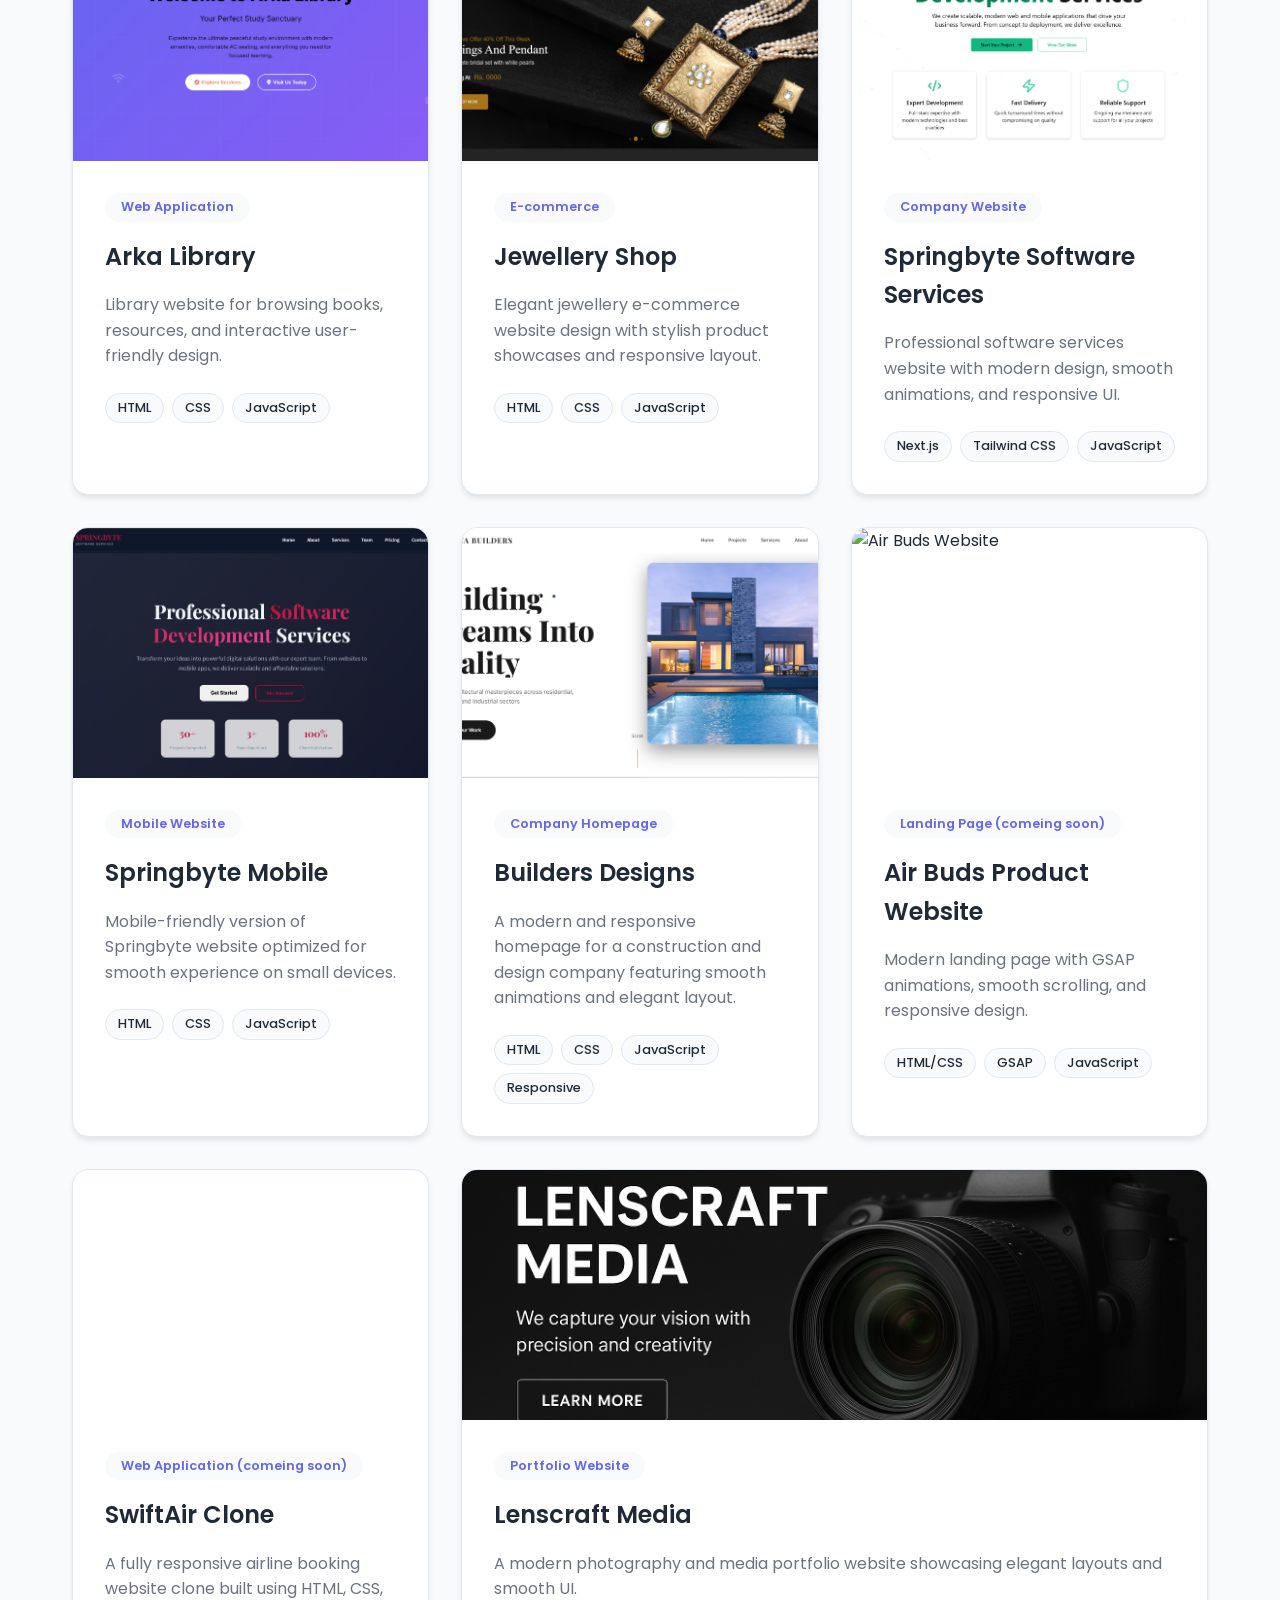
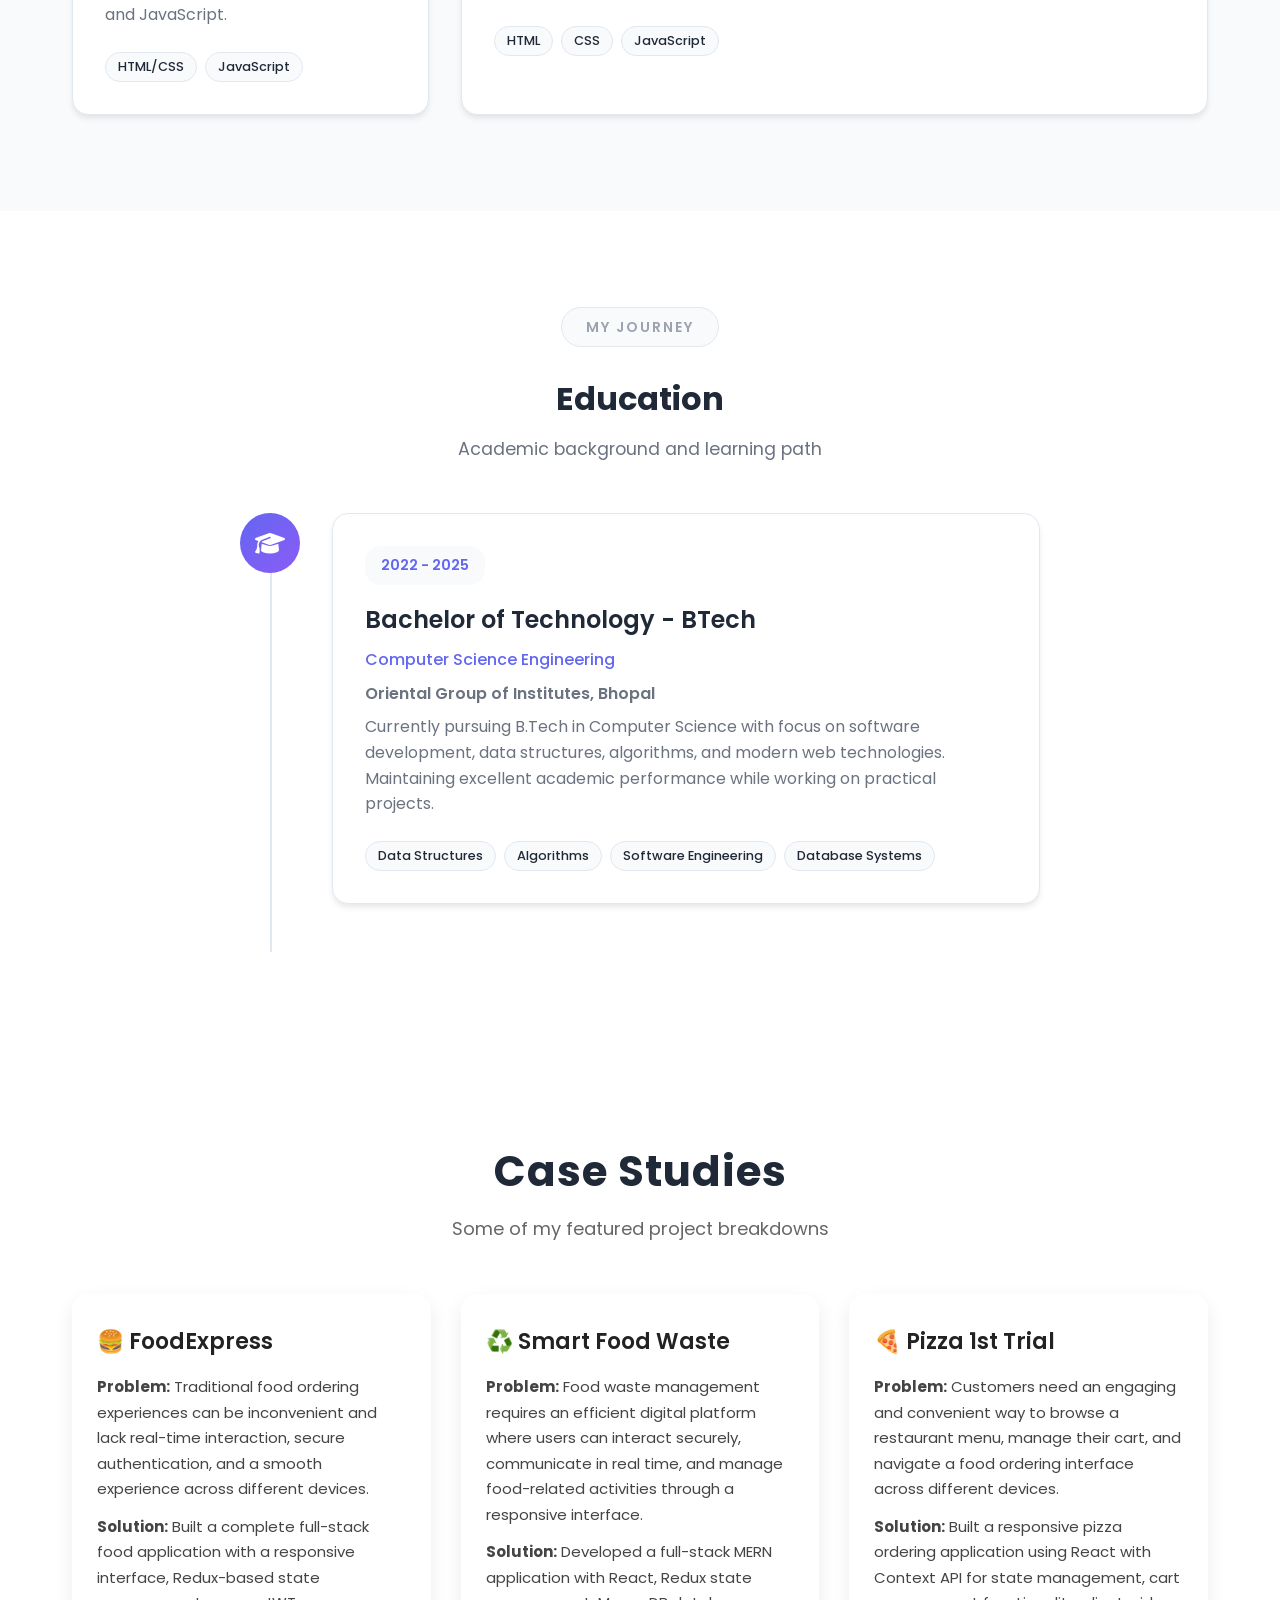
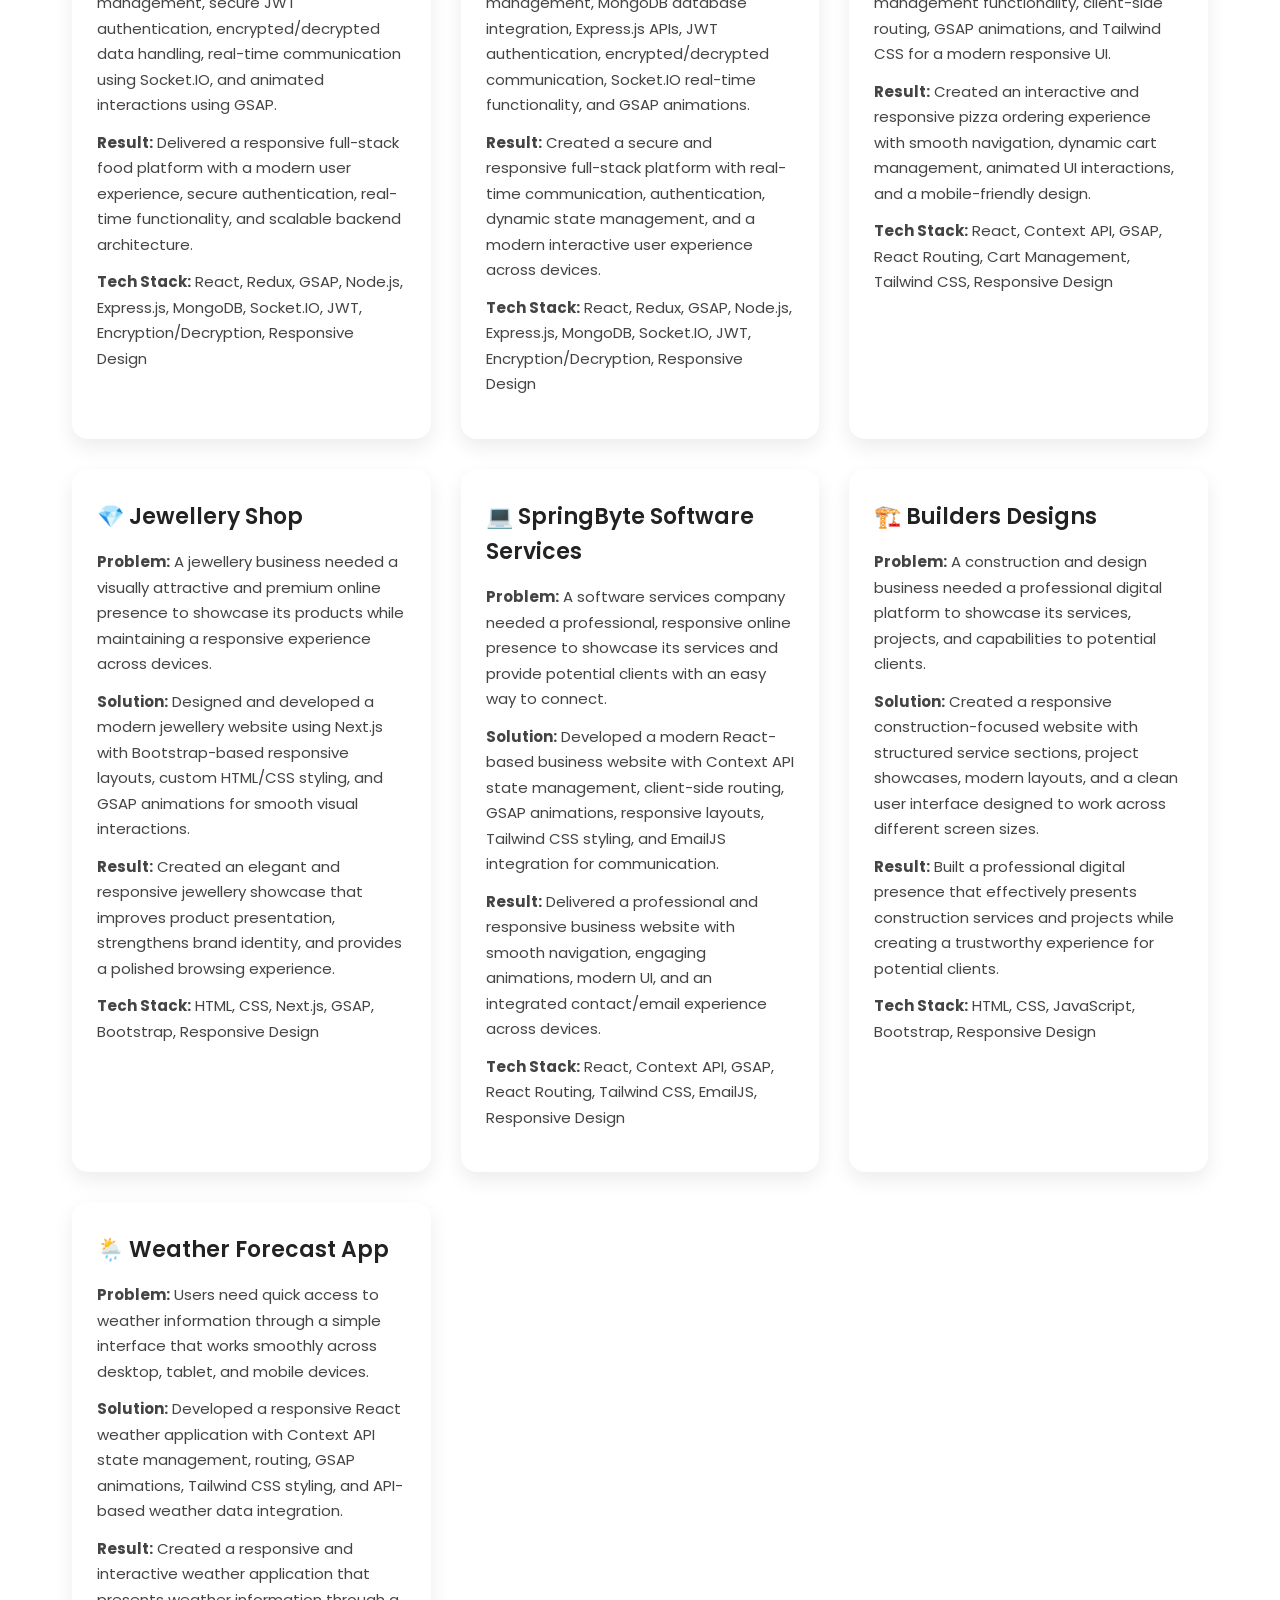
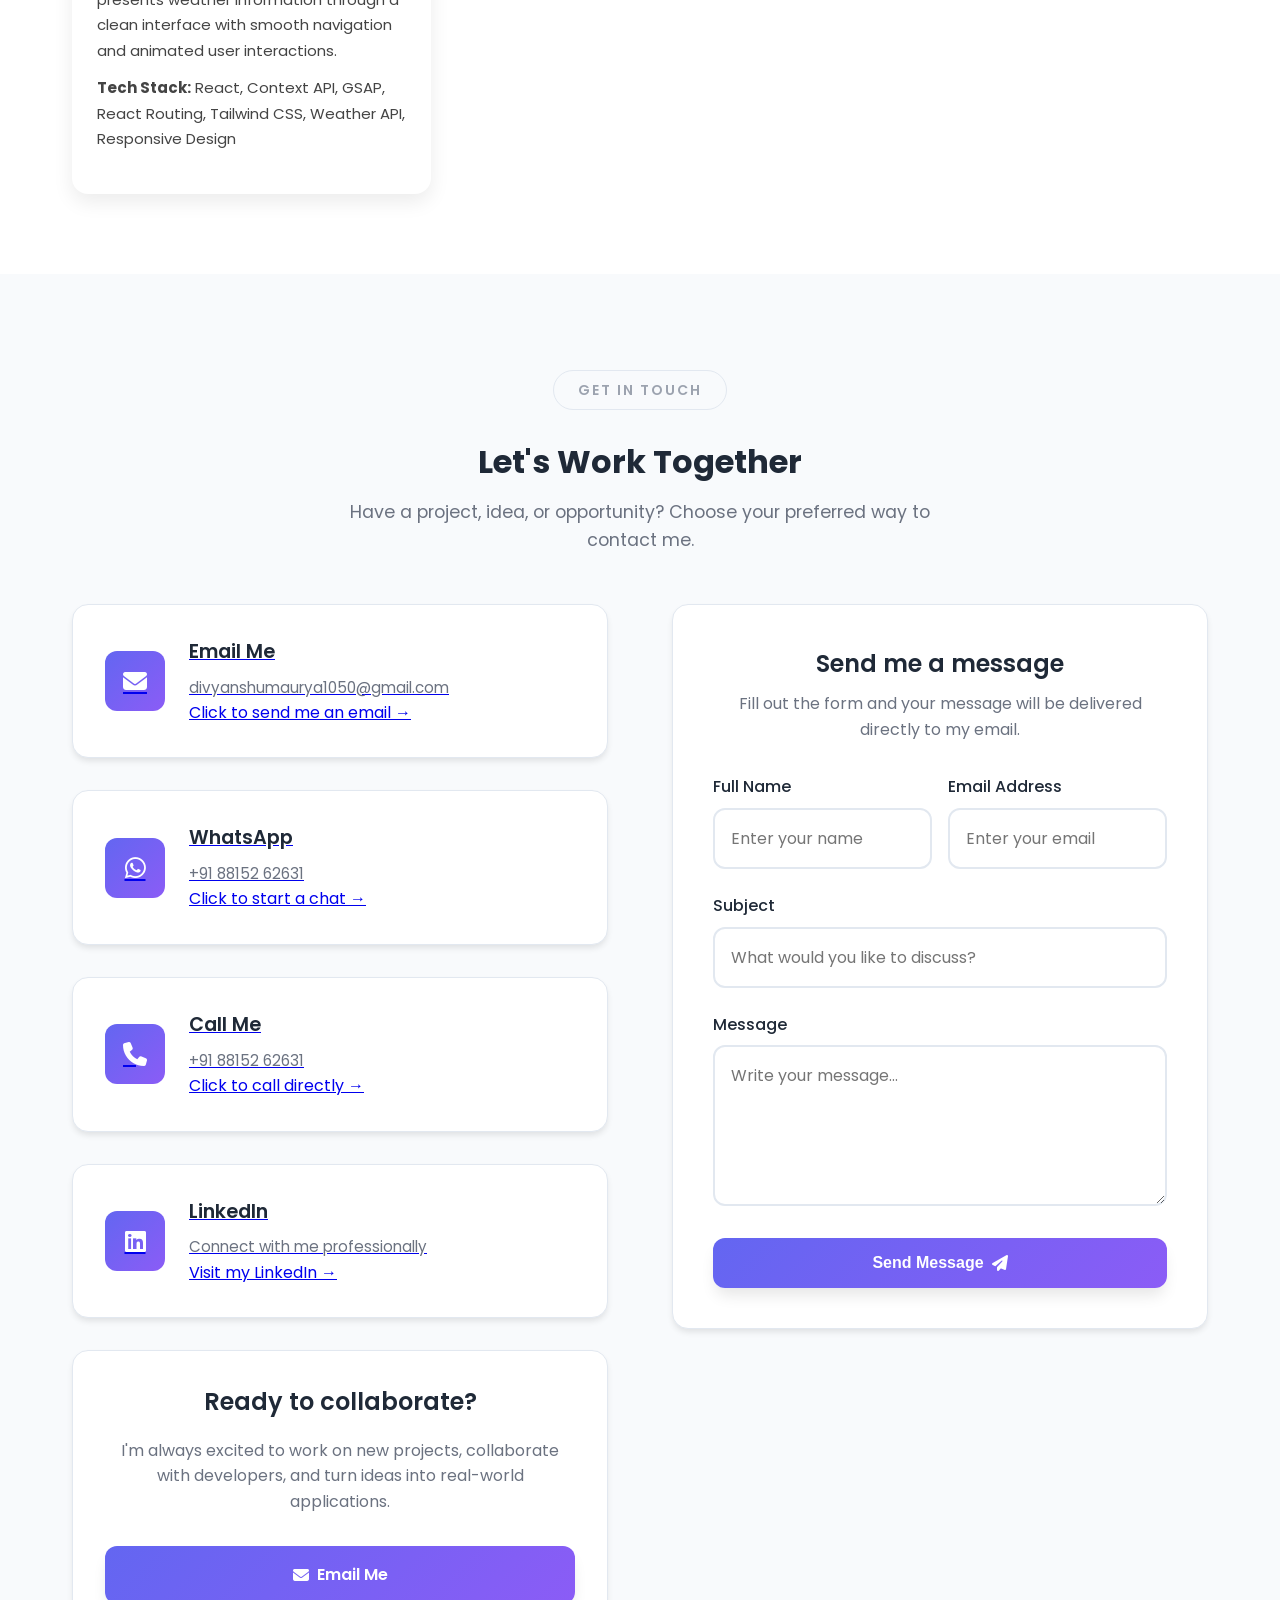
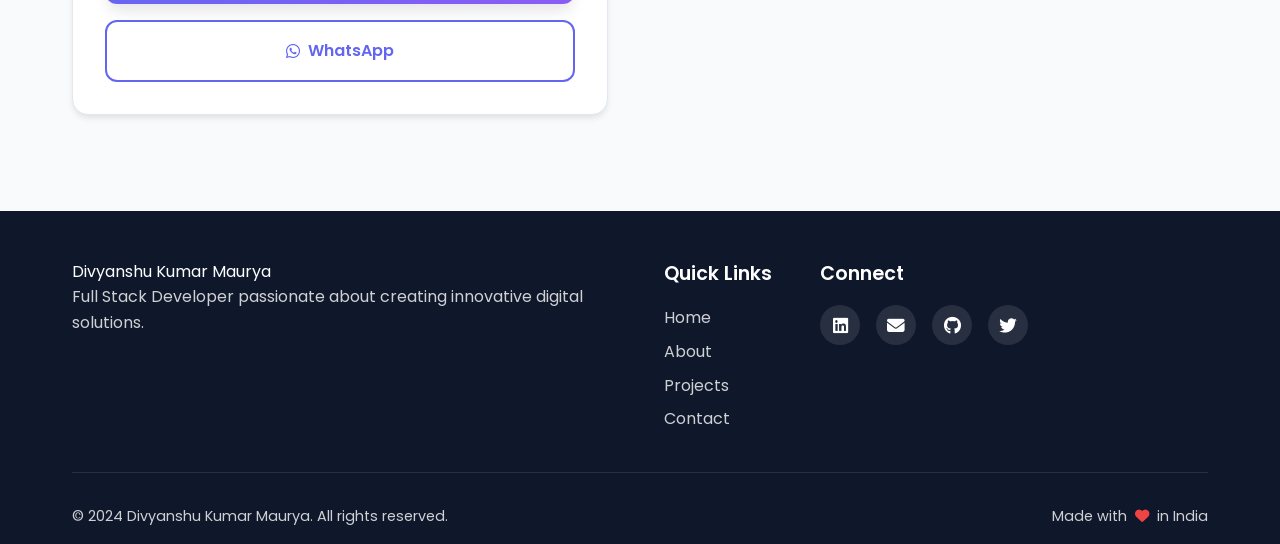
==== commit d2b7c1a0: "contect form fix" ====
--- a/index.html
+++ b/index.html
@@ -768,7 +768,6 @@
 
     <!-- ================= Case Studies Section ================= -->
 
-
 <section class="case-studies" id="case-studies">
   <div class="container">
     <h2 class="section-title">Case Studies</h2>
@@ -843,104 +842,246 @@
   </div>
 </section>
 
-
-
-
-
-
-
     <!-- Contact Section -->
-    <section id="contact" class="contact">
-        <div class="container">
-            <div class="section-header">
-                <span class="section-tag">Get in touch</span>
-                <h2 class="section-title">Let's Work Together</h2>
-                <p class="section-subtitle">Ready to bring your ideas to life? Let's connect!</p>
-            </div>
-            
-            <div class="contact-content">
-                <div class="contact-info">
-                    <div class="contact-card">
-                        <div class="contact-icon">
-                            <i class="fas fa-map-marker-alt"></i>
-                        </div>
-                        <div class="contact-details">
-                            <h3>Location</h3>
-                            <p>Bhopal, Madhya Pradesh, India</p>
-                        </div>
-                    </div>
-                    
-                    <div class="contact-card">
-                        <div class="contact-icon">
+
+<section id="contact" class="contact">
+    <div class="container">
+
+        <div class="section-header">
+            <span class="section-tag">Get in touch</span>
+            <h2 class="section-title">Let's Work Together</h2>
+            <p class="section-subtitle">
+                Have a project, idea, or opportunity? Choose your preferred way to contact me.
+            </p>
+        </div>
+
+        <div class="contact-content">
+
+            <div class="contact-info">
+
+                <!-- Email -->
+                <a
+                    href="mailto:divyanshumaurya1050@gmail.com"
+                    class="contact-card contact-link"
+                >
+                    <div class="contact-icon">
+                        <i class="fas fa-envelope"></i>
+                    </div>
+
+                    <div class="contact-details">
+                        <h3>Email Me</h3>
+                        <p>divyanshumaurya1050@gmail.com</p>
+                        <span>Click to send me an email →</span>
+                    </div>
+                </a>
+
+
+                <!-- WhatsApp -->
+                <a
+                    href="https://wa.me/918815262631?text=Hello%20Divyanshu%2C%20I%20found%20your%20portfolio%20and%20would%20like%20to%20discuss%20a%20project."
+                    target="_blank"
+                    rel="noopener noreferrer"
+                    class="contact-card contact-link"
+                >
+                    <div class="contact-icon">
+                        <i class="fab fa-whatsapp"></i>
+                    </div>
+
+                    <div class="contact-details">
+                        <h3>WhatsApp</h3>
+                        <p>+91 88152 62631</p>
+                        <span>Click to start a chat →</span>
+                    </div>
+                </a>
+
+
+                <!-- Calling -->
+                <a
+                    href="tel:+918815262631"
+                    class="contact-card contact-link"
+                >
+                    <div class="contact-icon">
+                        <i class="fas fa-phone"></i>
+                    </div>
+
+                    <div class="contact-details">
+                        <h3>Call Me</h3>
+                        <p>+91 88152 62631</p>
+                        <span>Click to call directly →</span>
+                    </div>
+                </a>
+
+
+                <!-- LinkedIn -->
+                <a
+                    href="https://www.linkedin.com/in/divyanshu-kumar-maurya-9316802a7"
+                    target="_blank"
+                    rel="noopener noreferrer"
+                    class="contact-card contact-link"
+                >
+                    <div class="contact-icon">
+                        <i class="fab fa-linkedin"></i>
+                    </div>
+
+                    <div class="contact-details">
+                        <h3>LinkedIn</h3>
+                        <p>Connect with me professionally</p>
+                        <span>Visit my LinkedIn →</span>
+                    </div>
+                </a>
+
+
+                <!-- CTA -->
+                <div class="contact-cta">
+                    <h3>Ready to collaborate?</h3>
+
+                    <p>
+                        I'm always excited to work on new projects,
+                        collaborate with developers, and turn ideas into
+                        real-world applications.
+                    </p>
+
+                    <div class="cta-buttons">
+
+                        <a
+                            href="mailto:divyanshumaurya1050@gmail.com"
+                            class="btn btn-primary"
+                        >
                             <i class="fas fa-envelope"></i>
-                        </div>
-                        <div class="contact-details">
-                            <h3>Email</h3>
-                            <p>divyanshumaurya1050@gmail.com</p>
-                        </div>
-                    </div>
-                    
-                    <div class="contact-card">
-                        <div class="contact-icon">
-                            <i class="fab fa-linkedin"></i>
-                        </div>
-                        <div class="contact-details">
-                            <h3>LinkedIn</h3>
-                            <p>divyanshu-kumar-maurya-9316802a7</p>
-                        </div>
-                    </div>
-                    
-                    <div class="contact-cta">
-                        <h3>Ready to collaborate?</h3>
-                        <p>I'm always excited to work on new projects and meet fellow developers. Let's create something amazing together!</p>
-                        <div class="cta-buttons">
-                            <a href="mailto:divyanshumaurya1050@gmail.com" class="btn btn-primary">
-                                <i class="fas fa-envelope"></i>
-                                <span>Send Email</span>
-                            </a>
-                            <a href="https://www.linkedin.com/in/divyanshu-kumar-maurya-9316802a7" class="btn btn-secondary" target="_blank">
-                                <i class="fab fa-linkedin"></i>
-                                <span>Connect on LinkedIn</span>
-                            </a>
-                        </div>
-                    </div>
-                </div>
-
-                <form class="contact-form" id="contact-form">
-                    <div class="form-header">
-                        <h3>Send me a message</h3>
-                        <p>Fill out the form below and I'll get back to you as soon as possible.</p>
-                    </div>
-                    
-                    <div class="form-row">
-                        <div class="form-group">
-                            <label for="name">Full Name</label>
-                            <input type="text" id="name" name="name" required>
-                        </div>
-                        <div class="form-group">
-                            <label for="email">Email Address</label>
-                            <input type="email" id="email" name="email" required>
-                        </div>
-                    </div>
-                    
+                            <span>Email Me</span>
+                        </a>
+
+                        <a
+                            href="https://wa.me/918815262631?text=Hello%20Divyanshu%2C%20I%20would%20like%20to%20discuss%20a%20project."
+                            target="_blank"
+                            rel="noopener noreferrer"
+                            class="btn btn-secondary"
+                        >
+                            <i class="fab fa-whatsapp"></i>
+                            <span>WhatsApp</span>
+                        </a>
+
+                    </div>
+                </div>
+
+            </div>
+
+
+            <!-- Contact Form -->
+            <form
+                class="contact-form"
+                id="contact-form"
+                action="https://formsubmit.co/divyanshumaurya1050@gmail.com"
+                method="POST"
+            >
+
+                <!-- FormSubmit settings -->
+                <input
+                    type="hidden"
+                    name="_subject"
+                    value="New Portfolio Contact Message"
+                >
+
+                <input
+                    type="hidden"
+                    name="_captcha"
+                    value="false"
+                >
+
+                <input
+                    type="hidden"
+                    name="_template"
+                    value="table"
+                >
+
+                <input
+                    type="hidden"
+                    name="_next"
+                    value="https://dvyanshu1050.github.io/MyUpdateResume/thank-you.html"
+                >
+
+
+                <div class="form-header">
+                    <h3>Send me a message</h3>
+
+                    <p>
+                        Fill out the form and your message will be
+                        delivered directly to my email.
+                    </p>
+                </div>
+
+
+                <div class="form-row">
+
                     <div class="form-group">
-                        <label for="subject">Subject</label>
-                        <input type="text" id="subject" name="subject" required>
-                    </div>
-                    
+                        <label for="name">Full Name</label>
+
+                        <input
+                            type="text"
+                            id="name"
+                            name="name"
+                            placeholder="Enter your name"
+                            required
+                        >
+                    </div>
+
+
                     <div class="form-group">
-                        <label for="message">Message</label>
-                        <textarea id="message" name="message" rows="5" required></textarea>
-                    </div>
-                    
-                    <button type="submit" class="btn btn-primary btn-full">
-                        <span>Send Message</span>
-                        <i class="fas fa-paper-plane"></i>
-                    </button>
-                </form>
-            </div>
-        </div>
-    </section>
+                        <label for="email">Email Address</label>
+
+                        <input
+                            type="email"
+                            id="email"
+                            name="email"
+                            placeholder="Enter your email"
+                            required
+                        >
+                    </div>
+
+                </div>
+
+
+                <div class="form-group">
+                    <label for="subject">Subject</label>
+
+                    <input
+                        type="text"
+                        id="subject"
+                        name="subject"
+                        placeholder="What would you like to discuss?"
+                        required
+                    >
+                </div>
+
+
+                <div class="form-group">
+                    <label for="message">Message</label>
+
+                    <textarea
+                        id="message"
+                        name="message"
+                        rows="5"
+                        placeholder="Write your message..."
+                        required
+                    ></textarea>
+                </div>
+
+
+                <button
+                    type="submit"
+                    class="btn btn-primary btn-full"
+                >
+                    <span>Send Message</span>
+                    <i class="fas fa-paper-plane"></i>
+                </button>
+
+            </form>
+
+        </div>
+    </div>
+</section>
+
+
 
     <!-- Footer -->
     <footer class="footer">
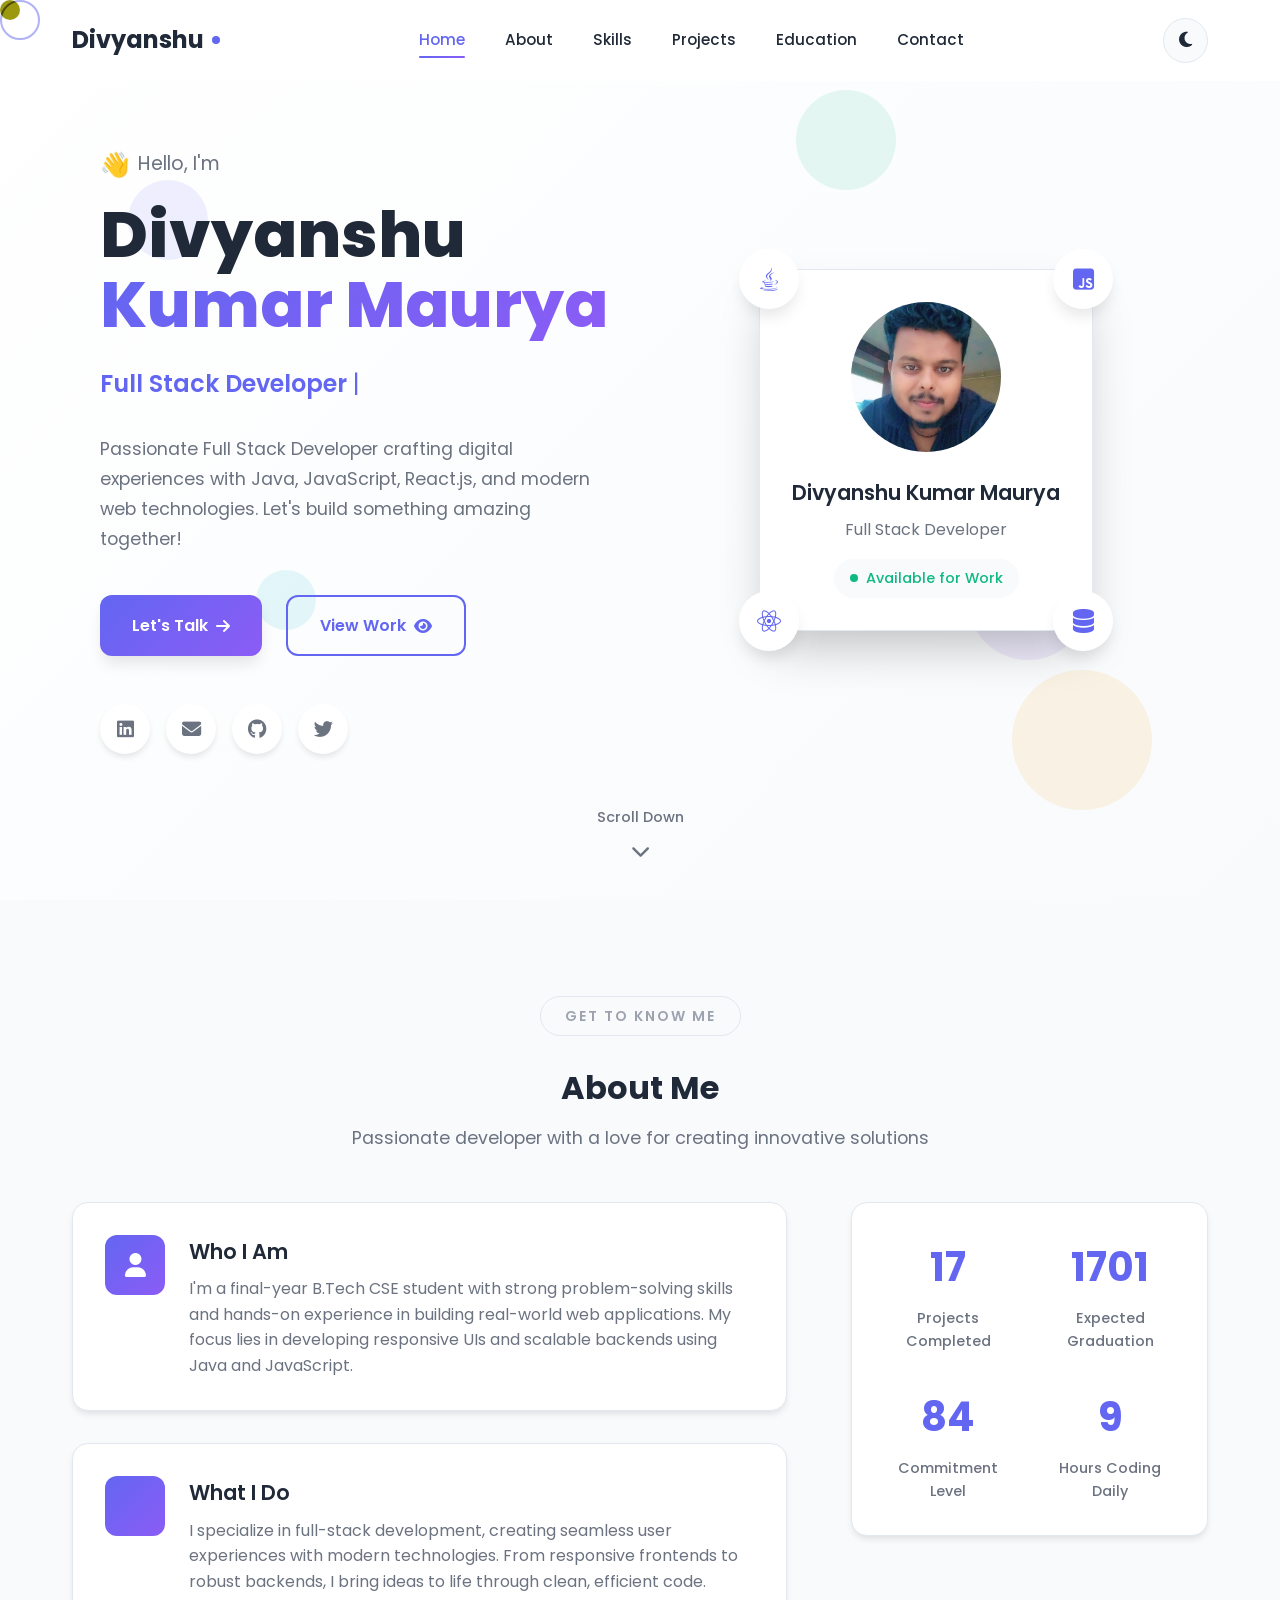
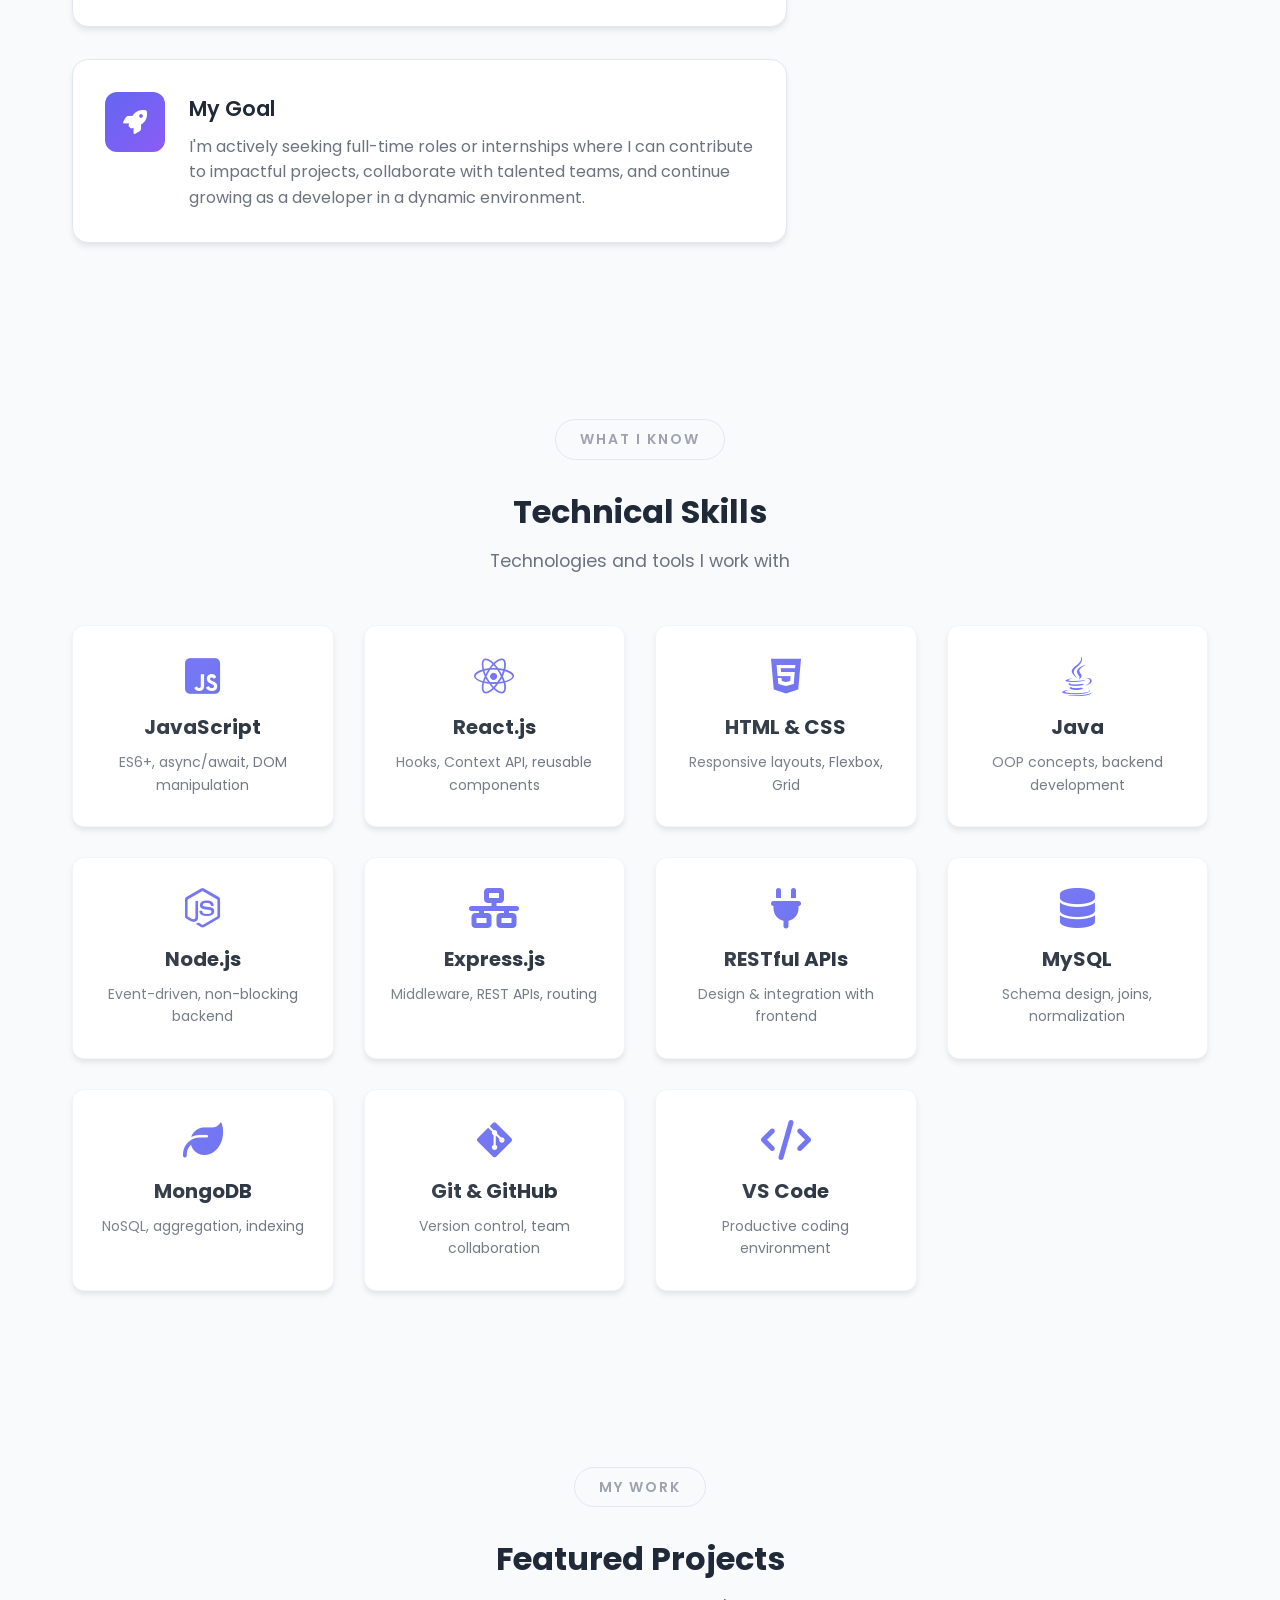
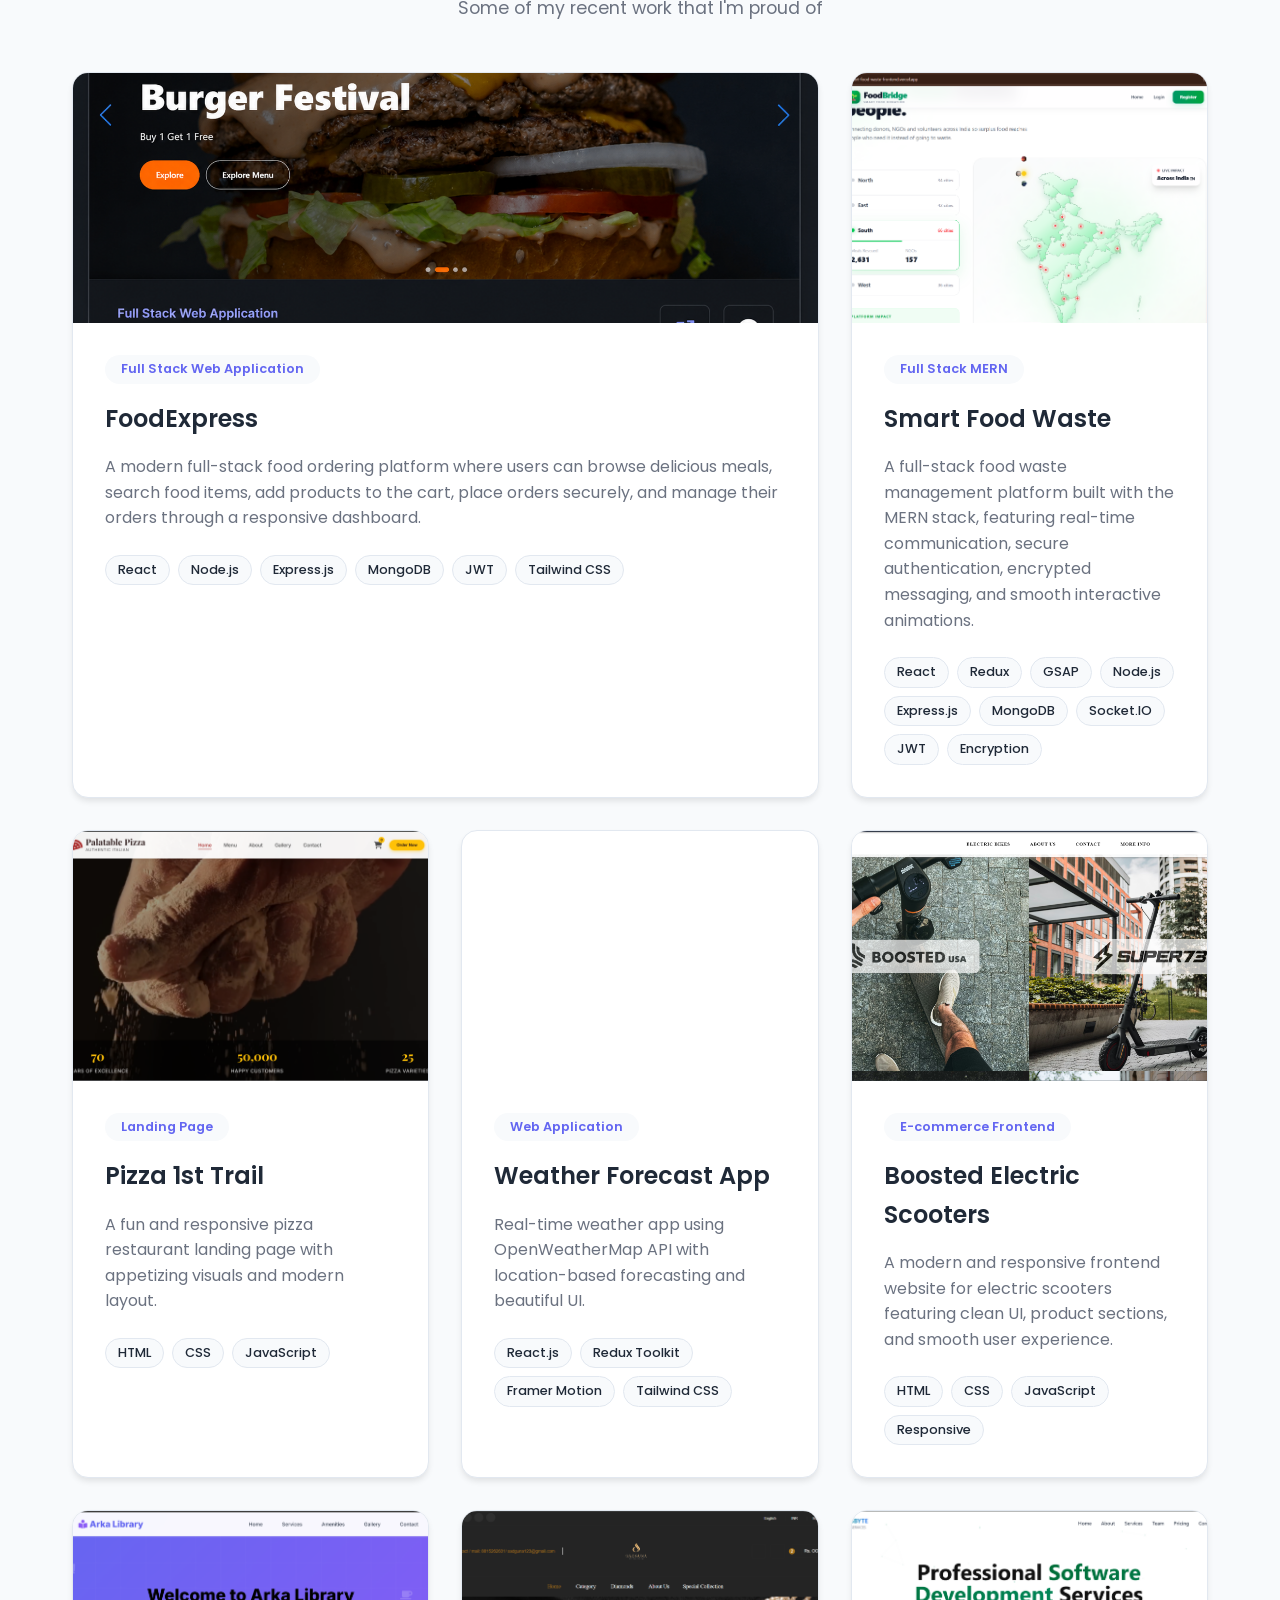
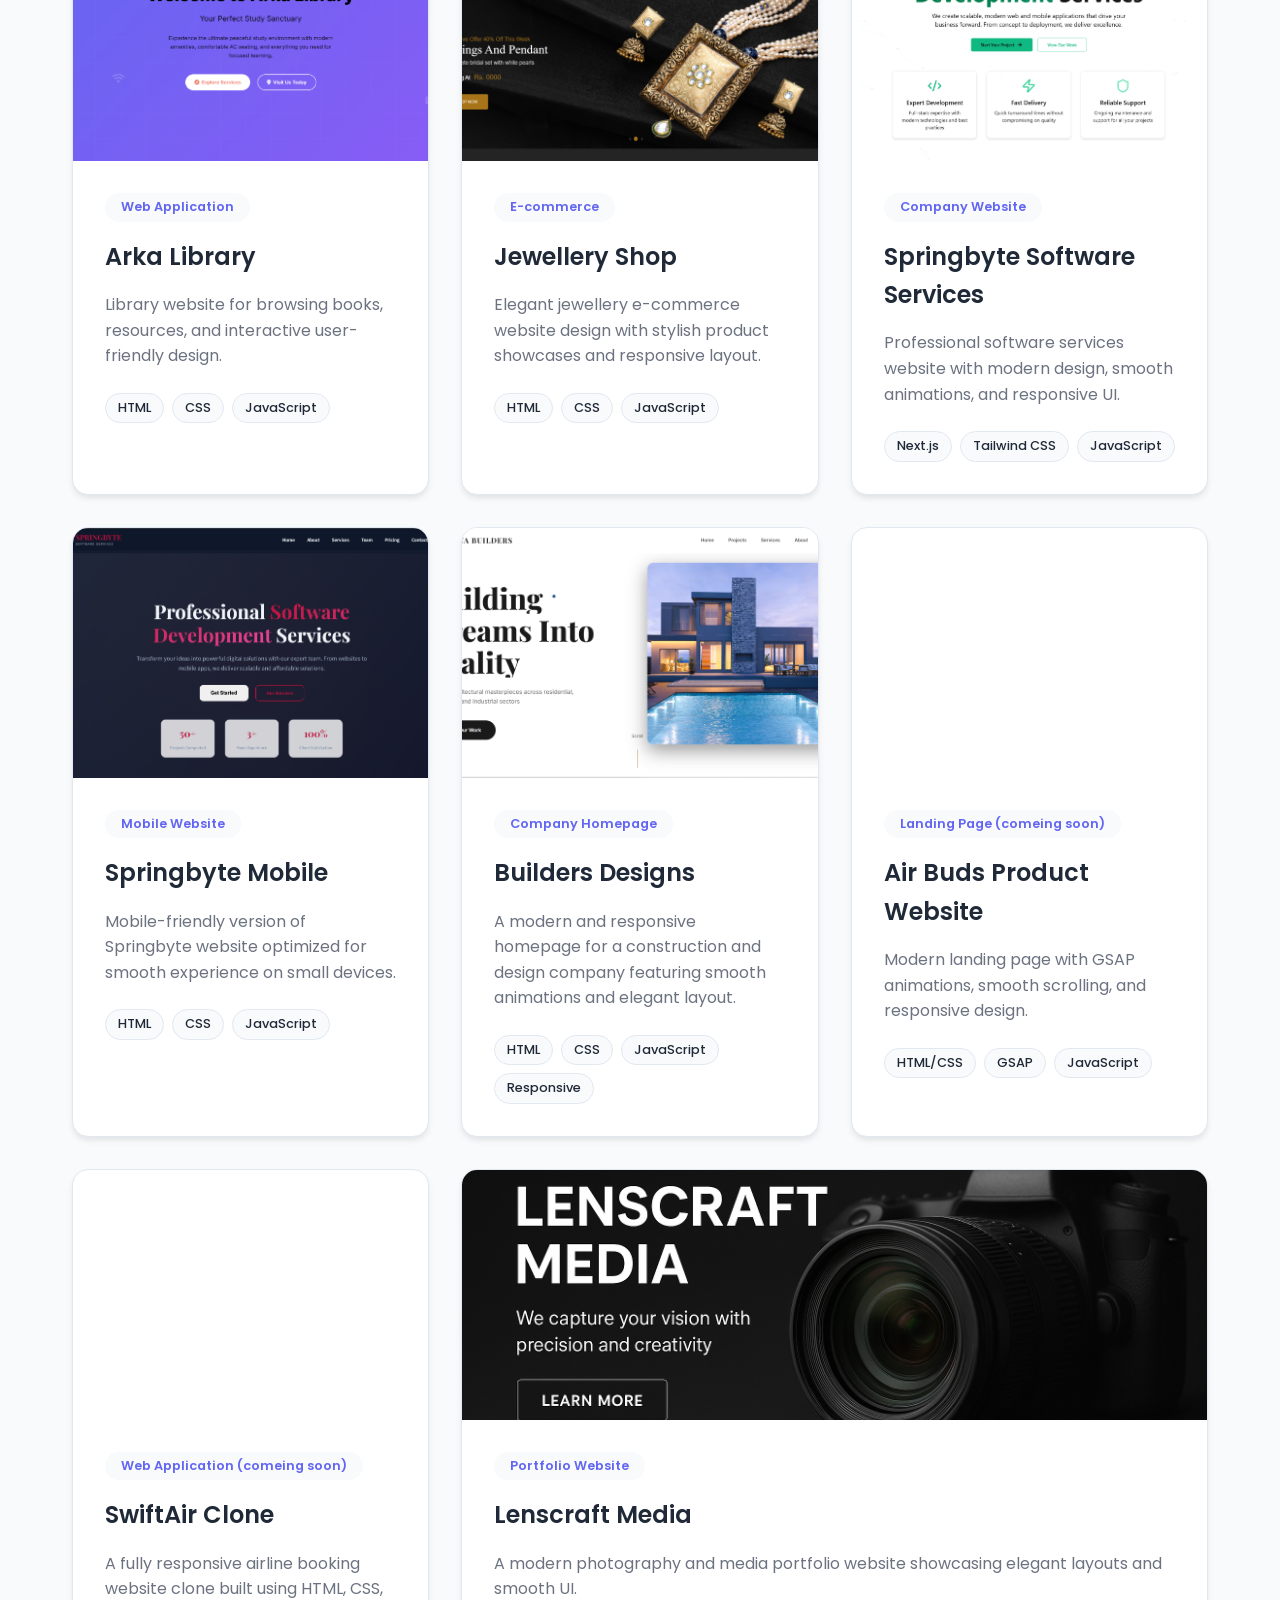
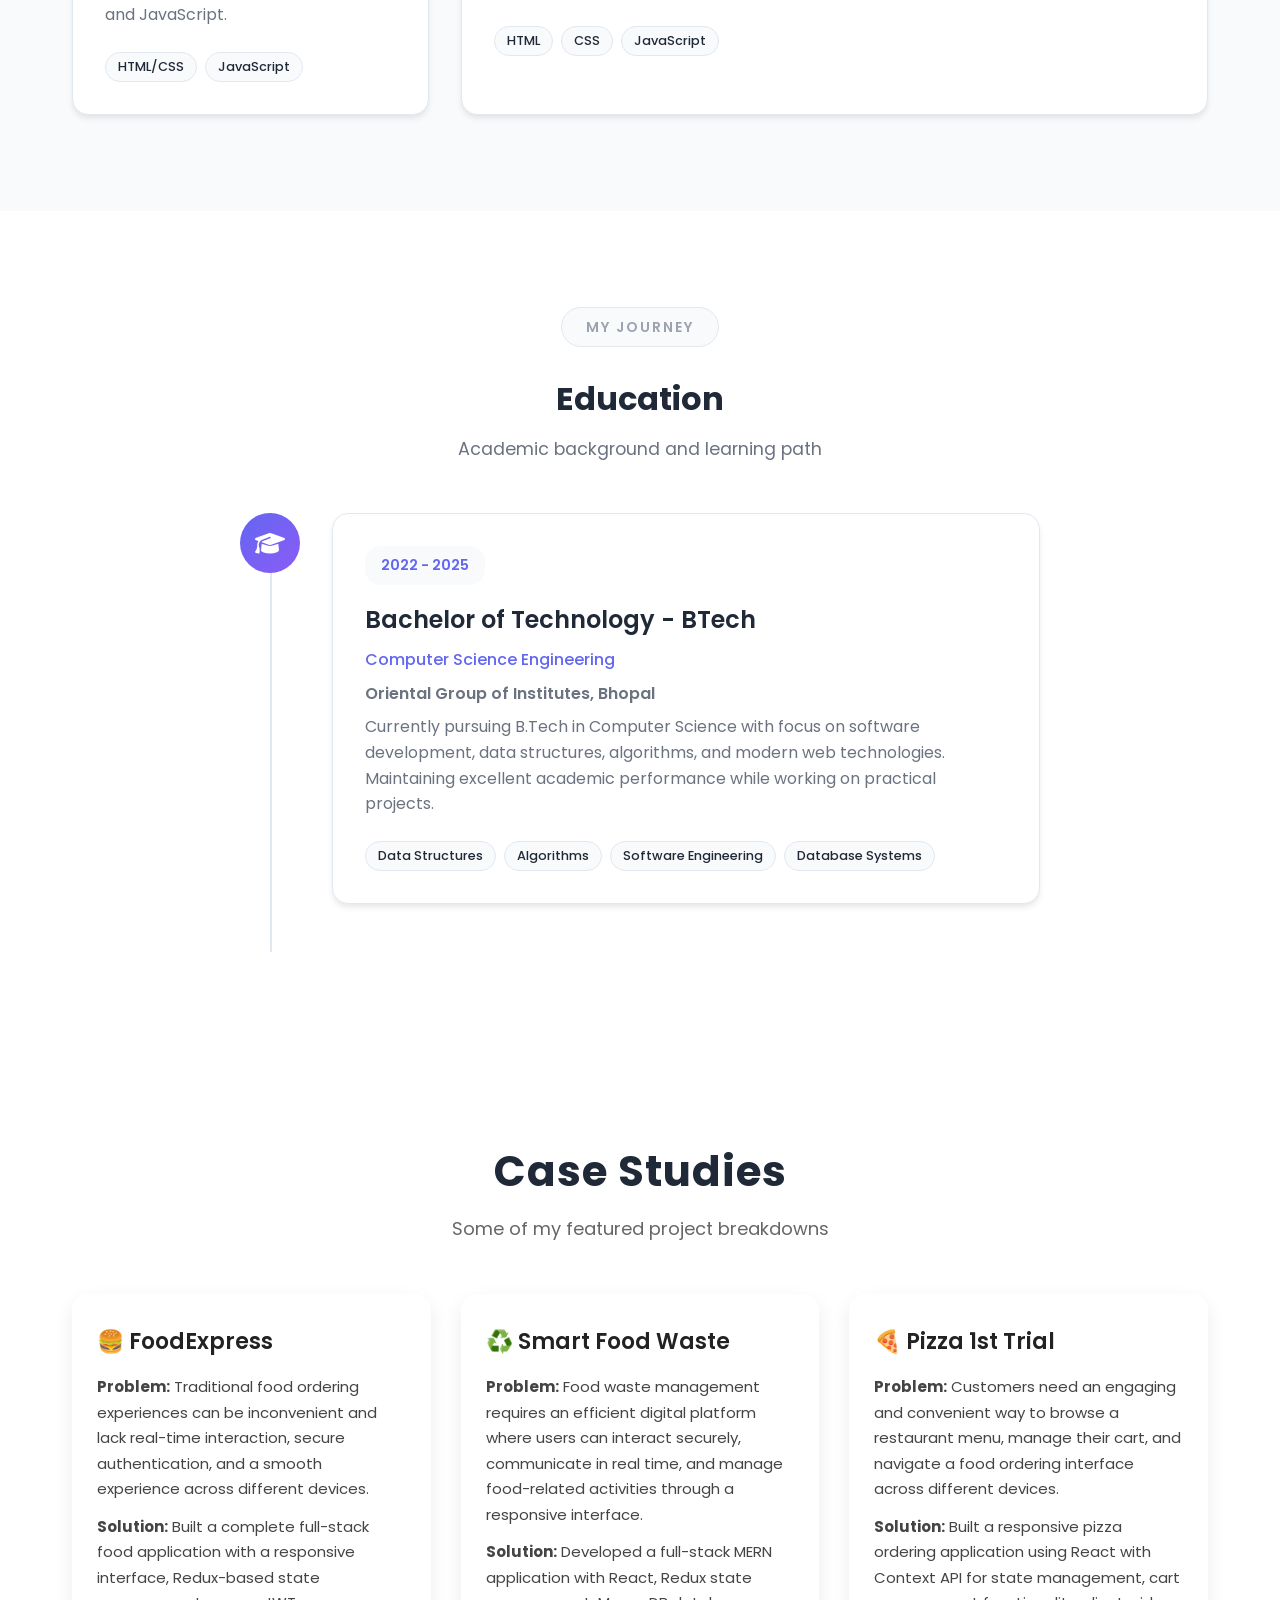
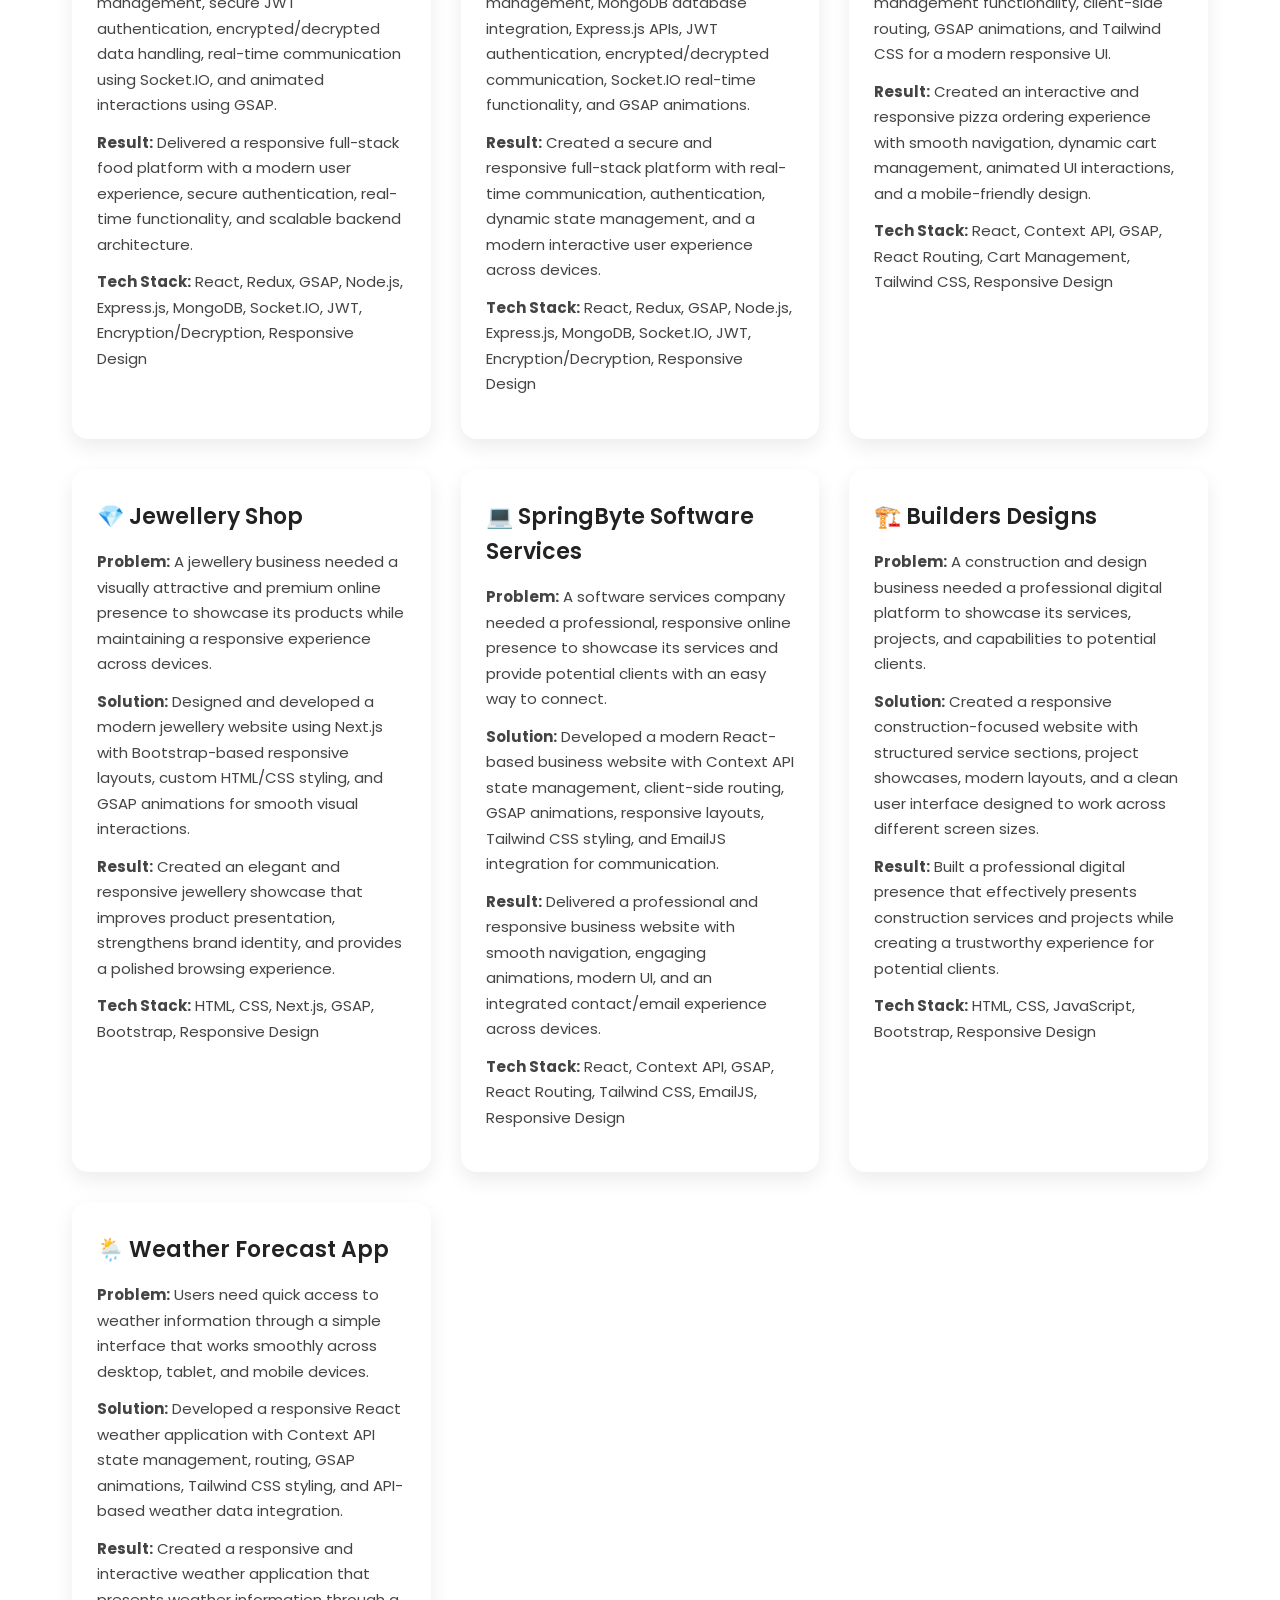
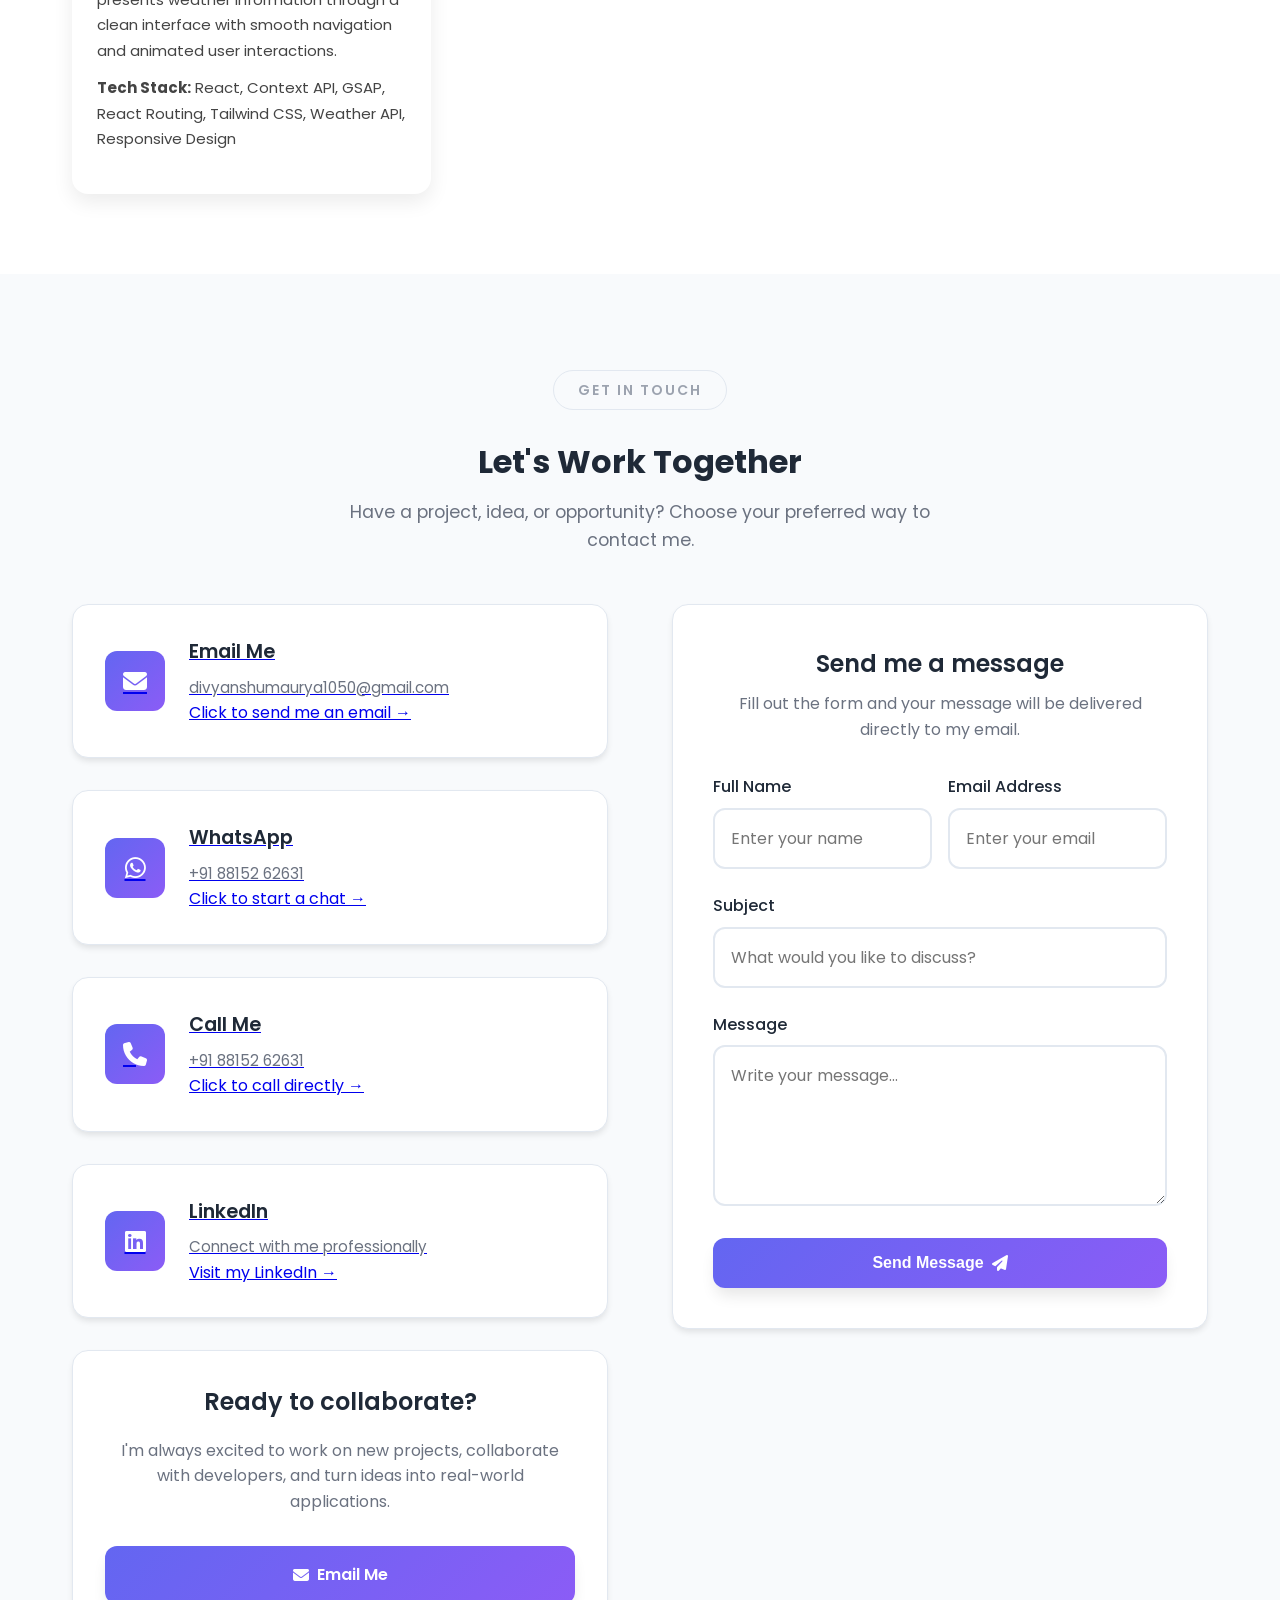
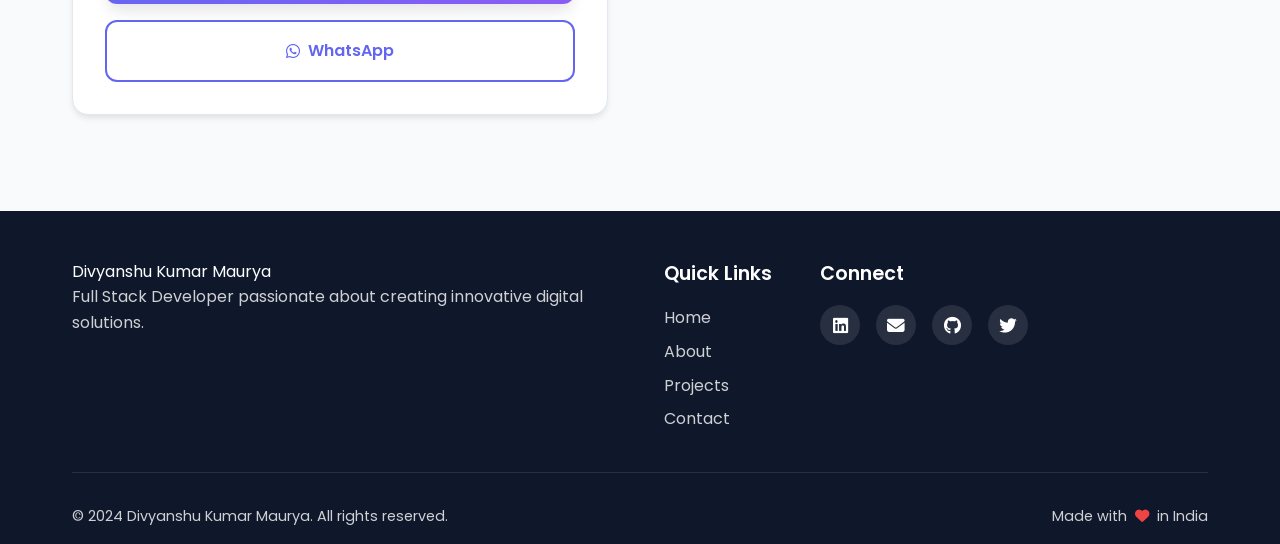
==== commit b782e6aa: "contect form fix" ====
--- a/index.html
+++ b/index.html
@@ -1138,6 +1138,3 @@
 </body>
 
 </html>
-
-
-
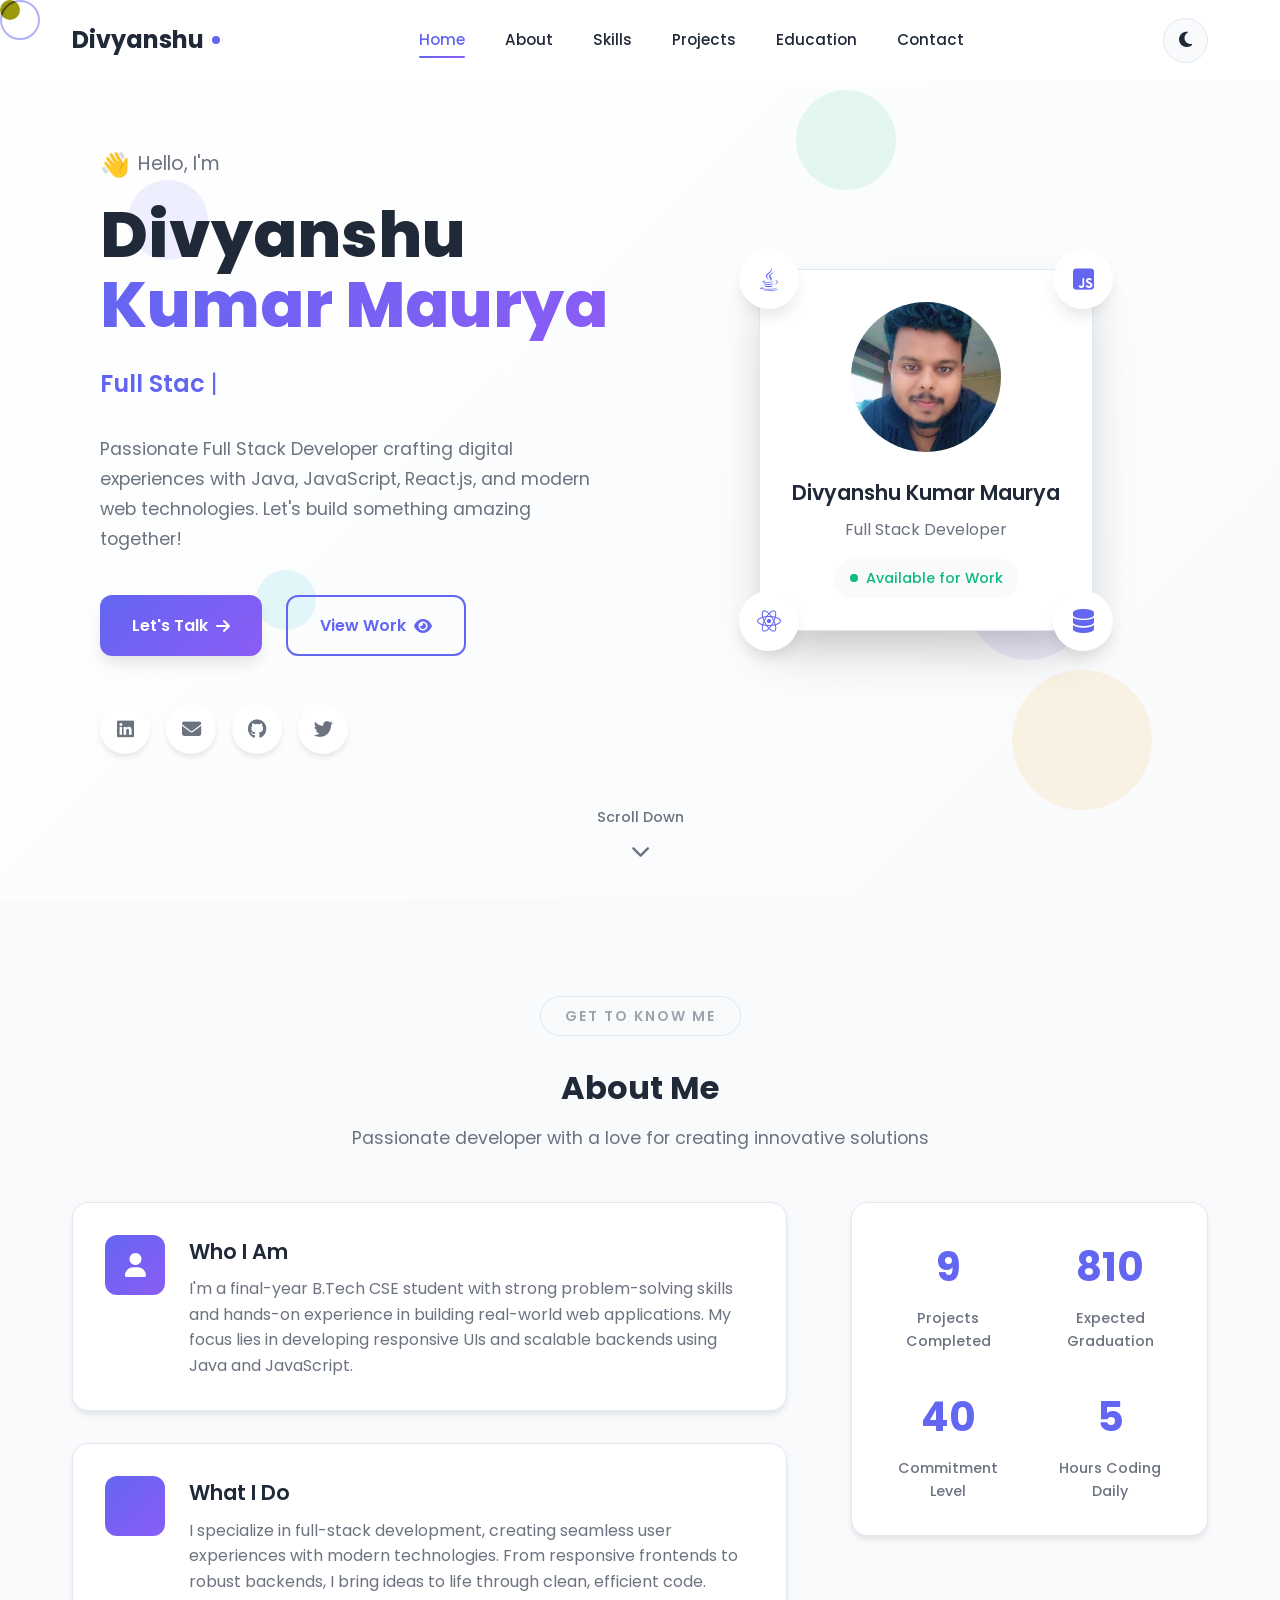
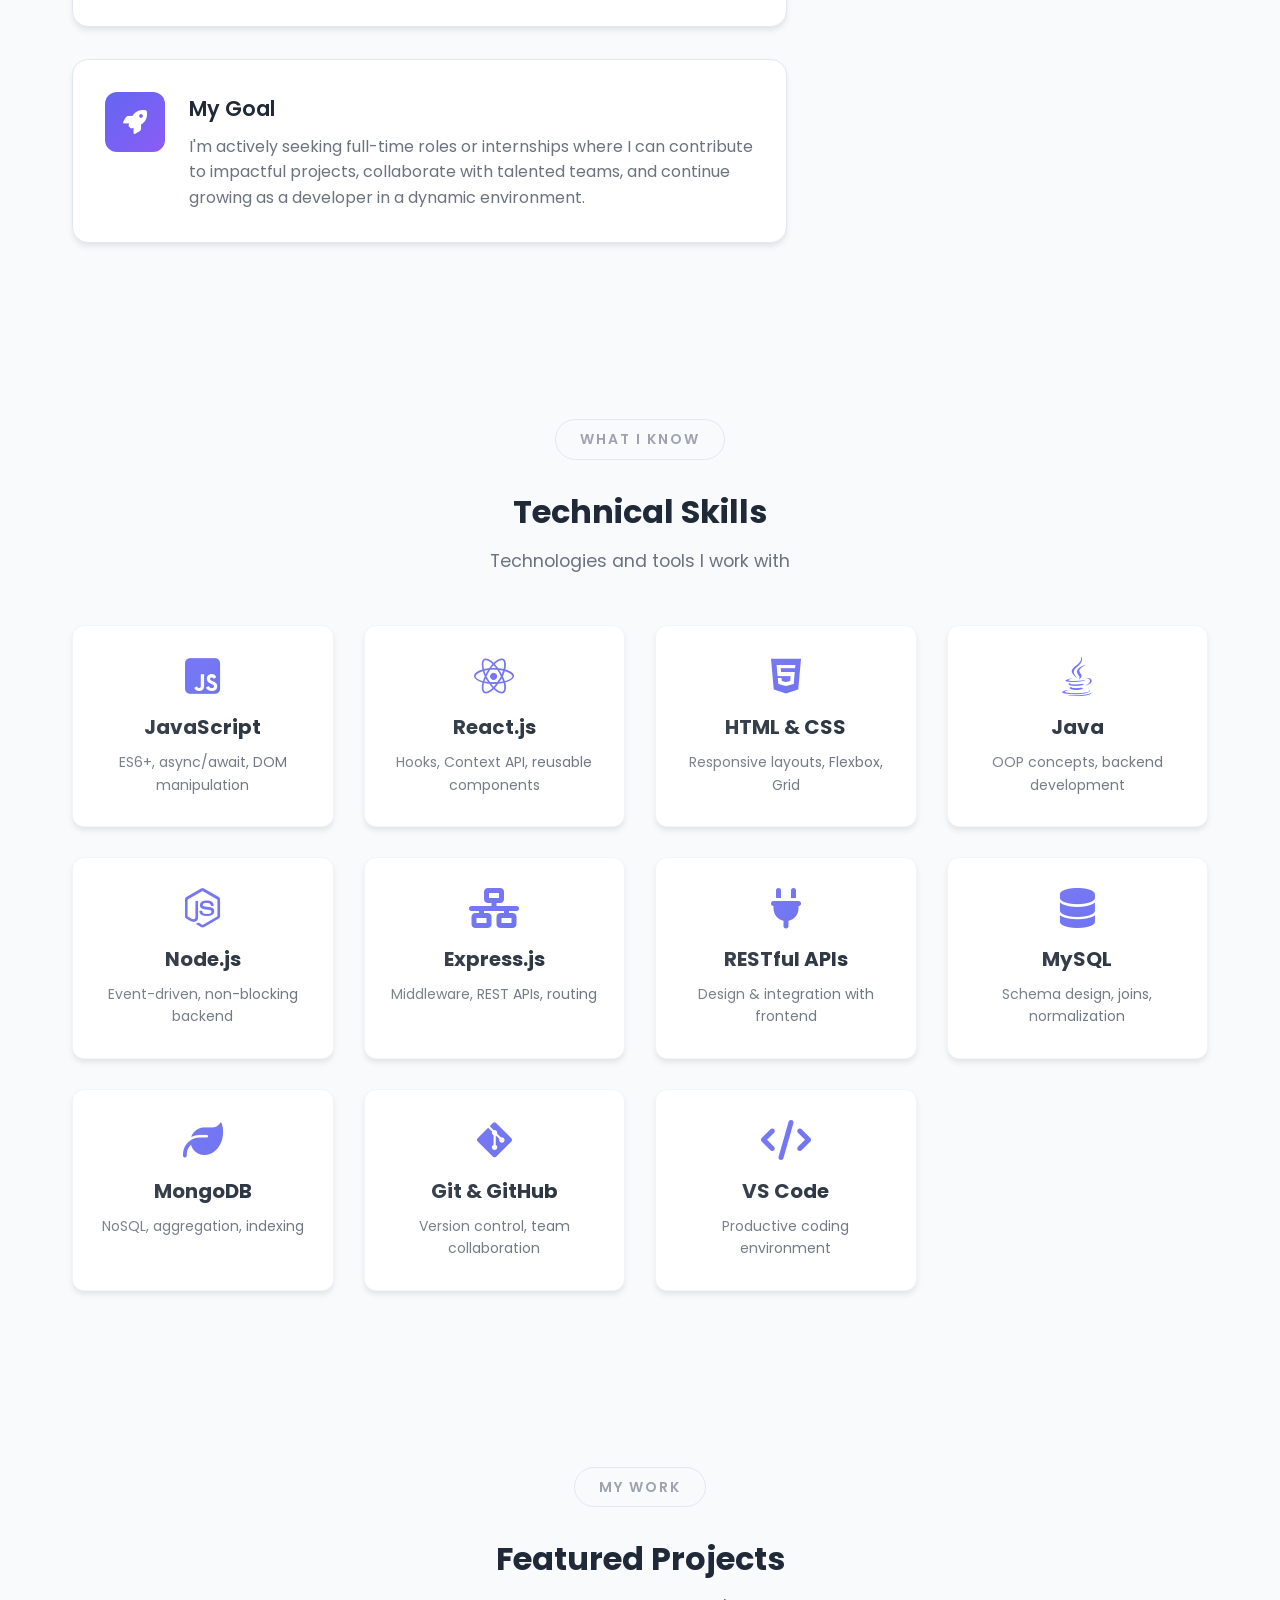
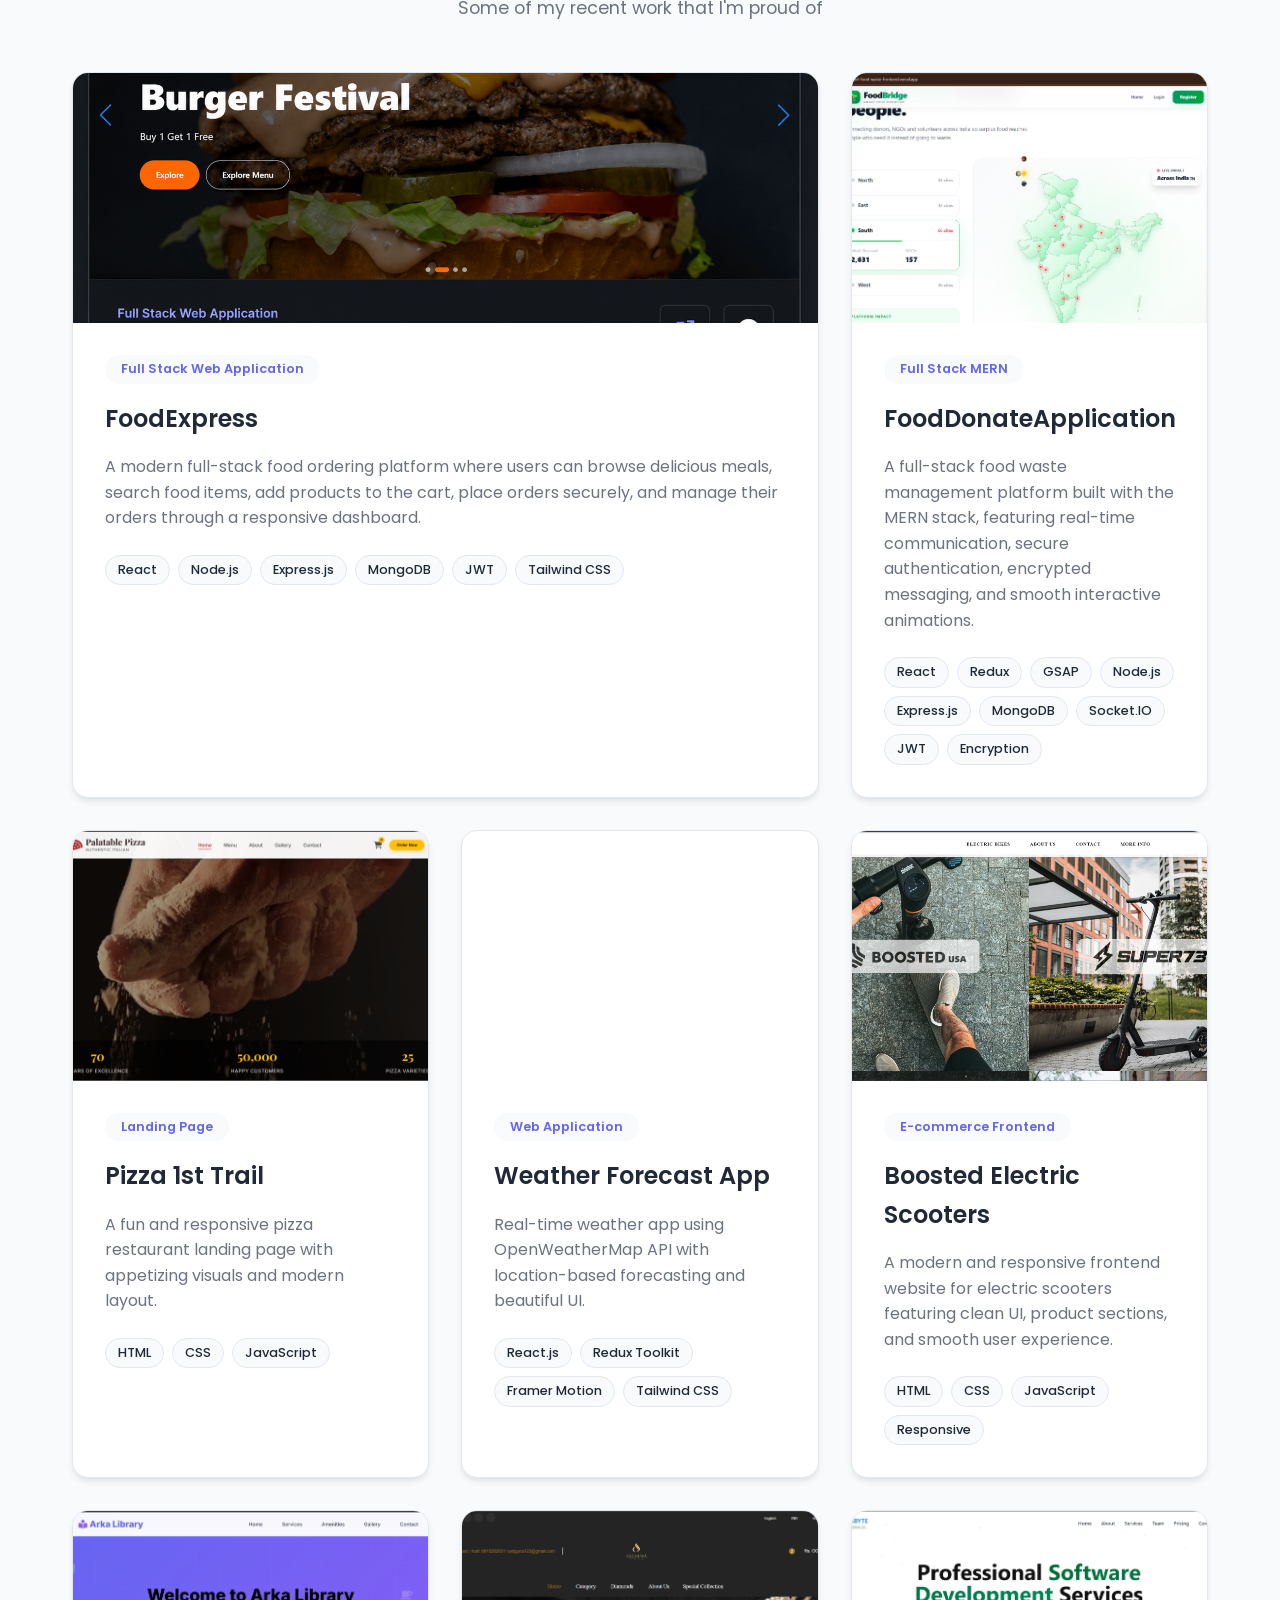
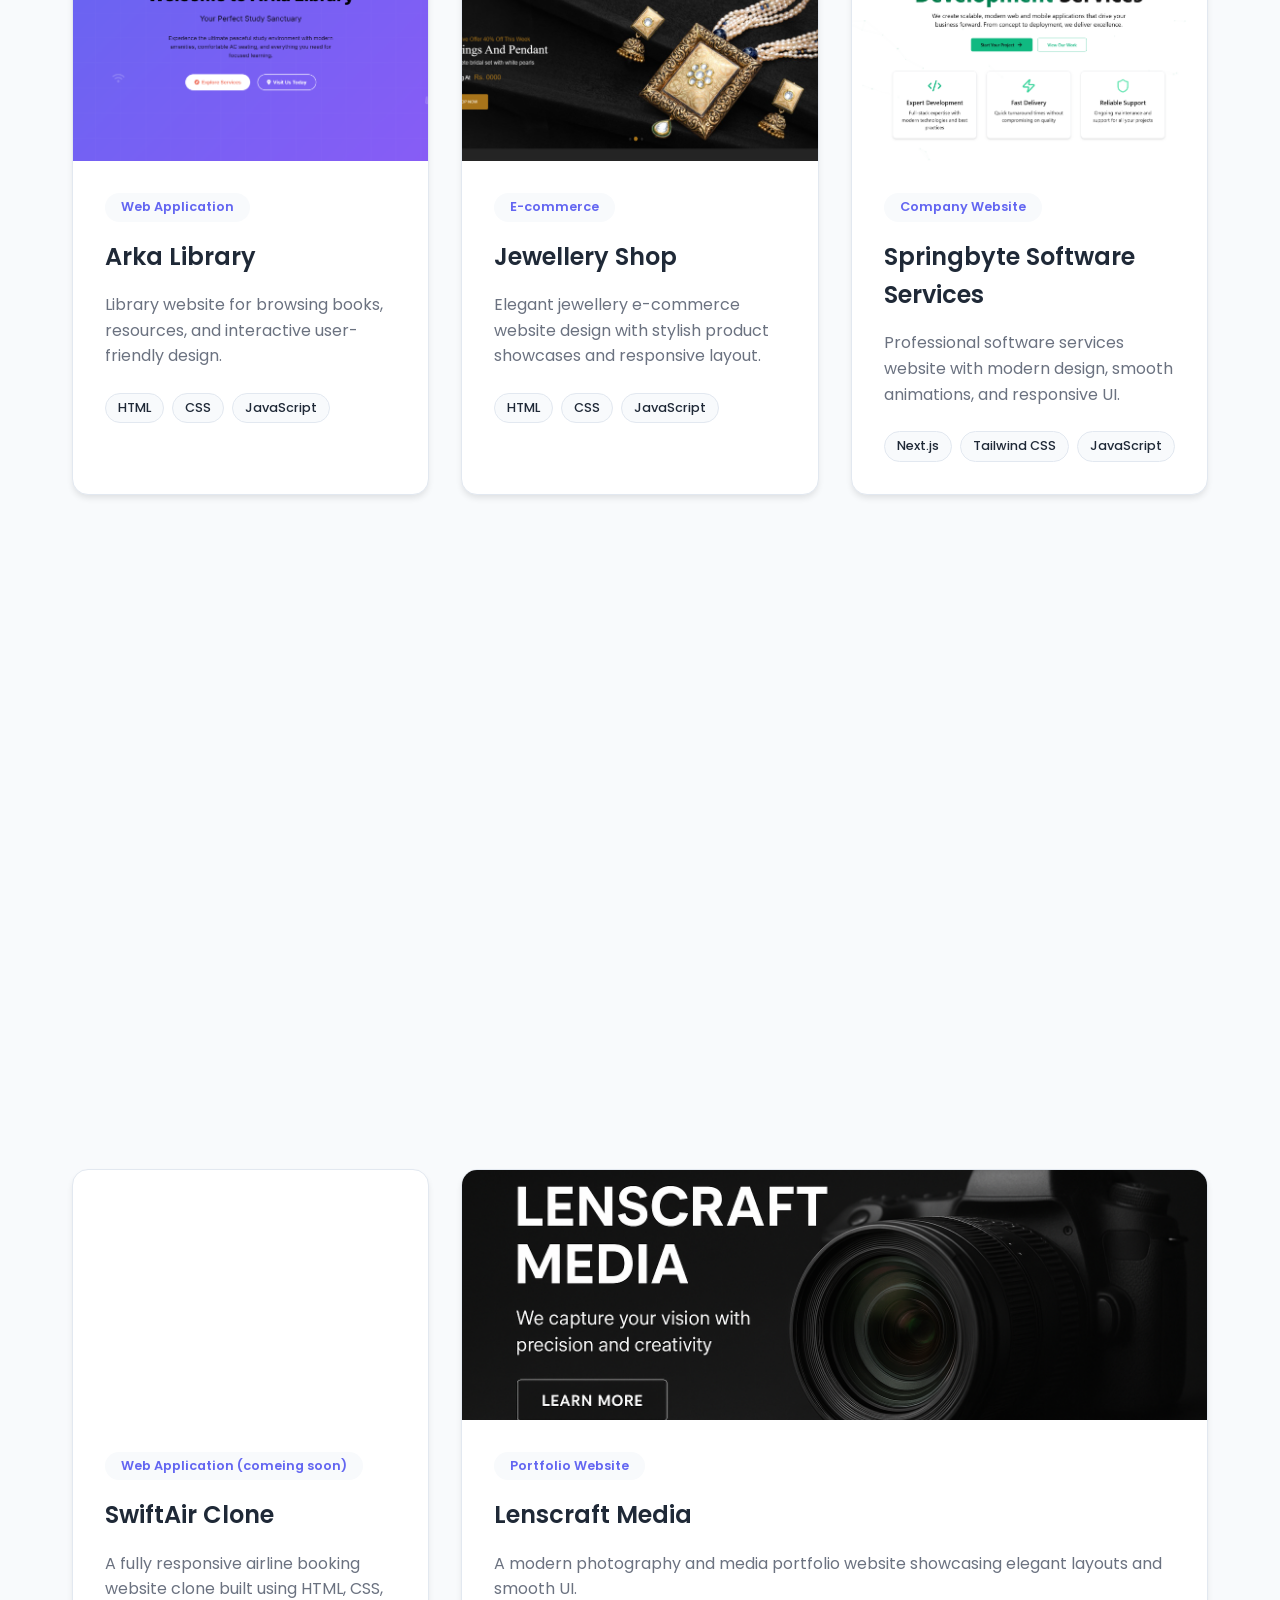
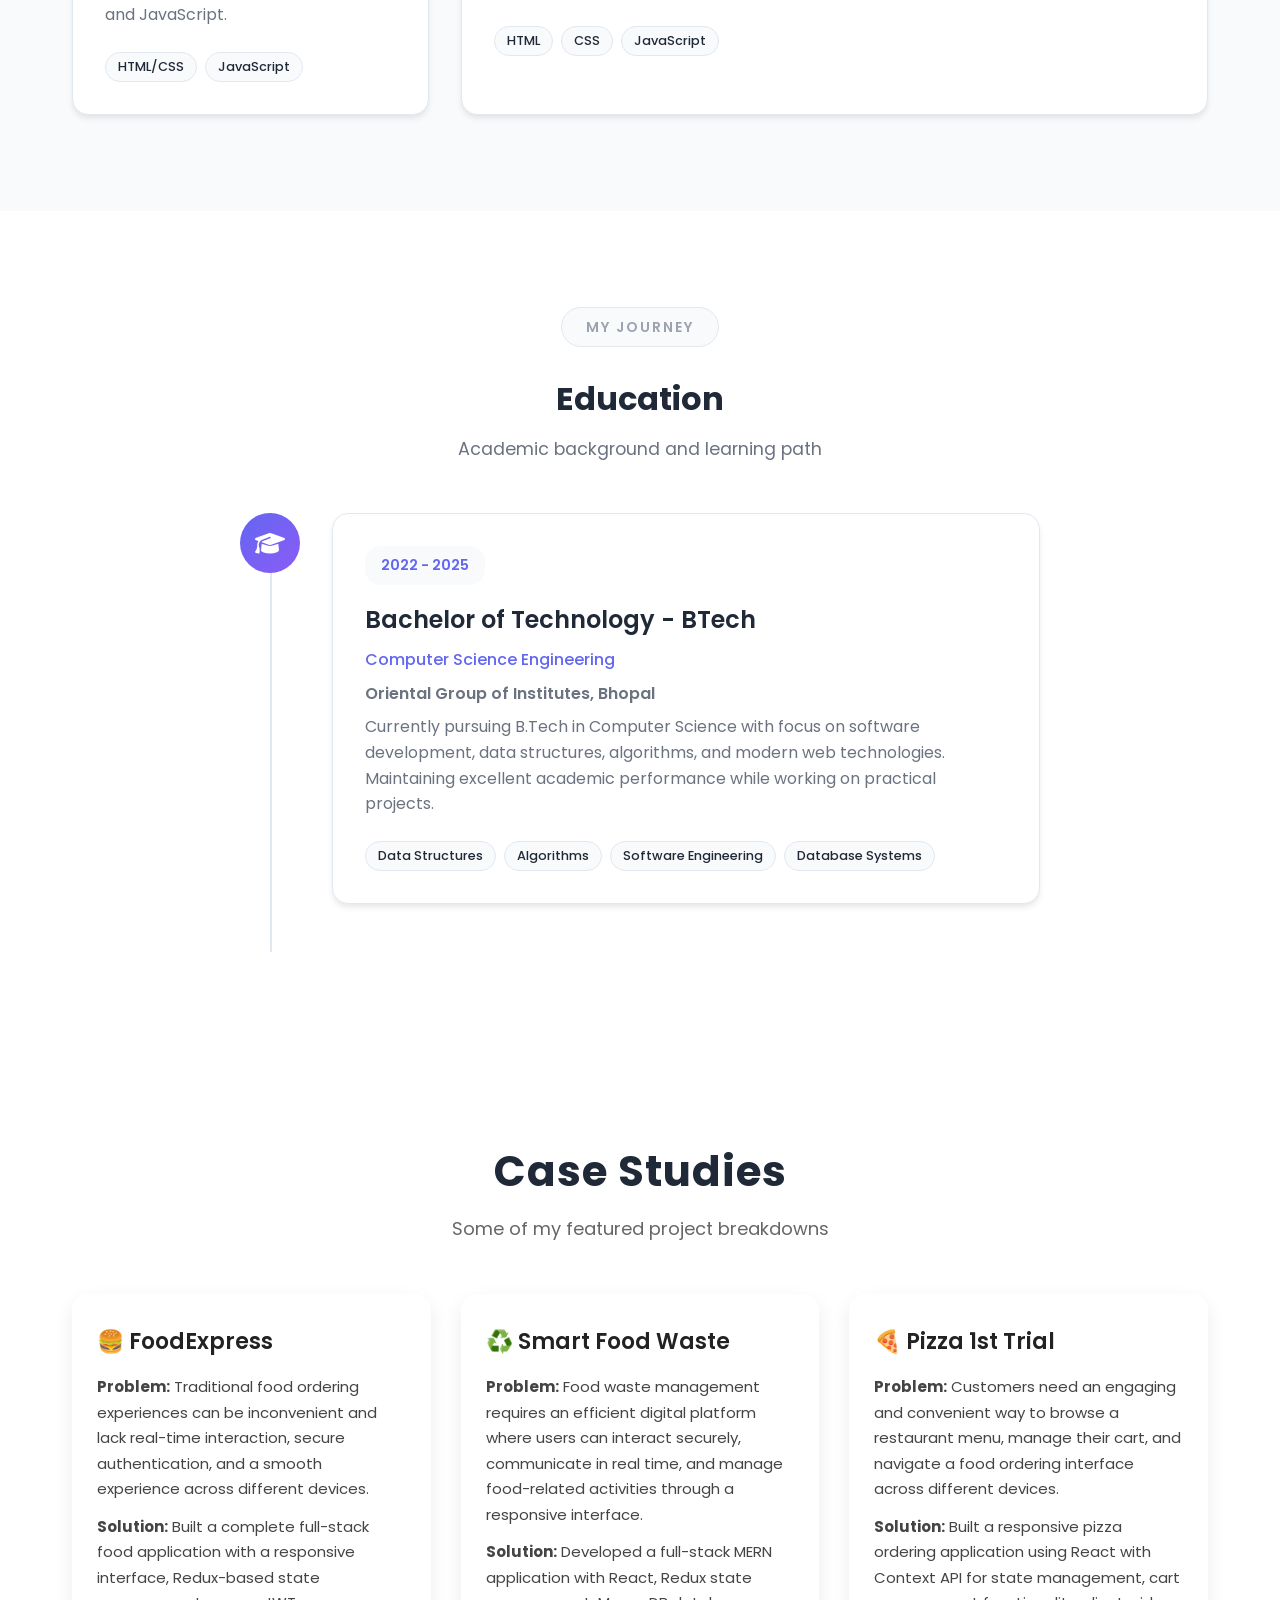
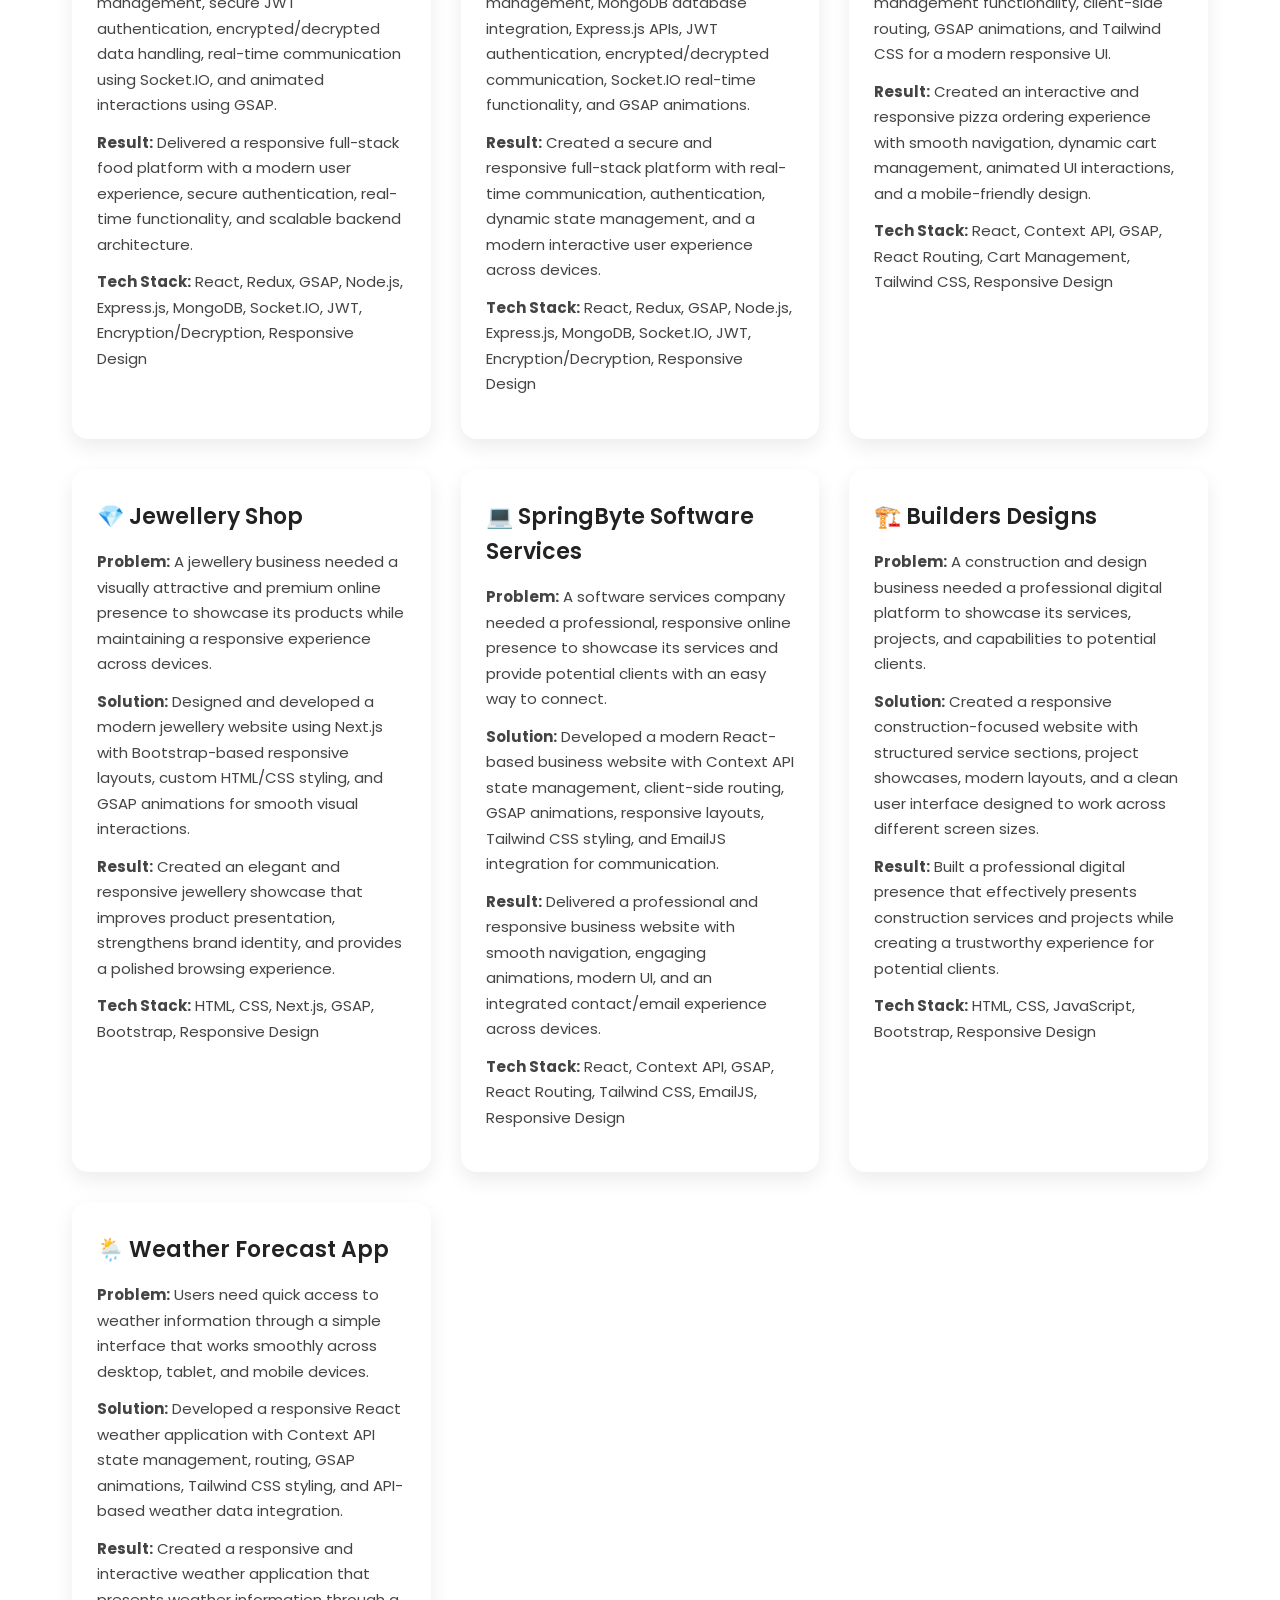
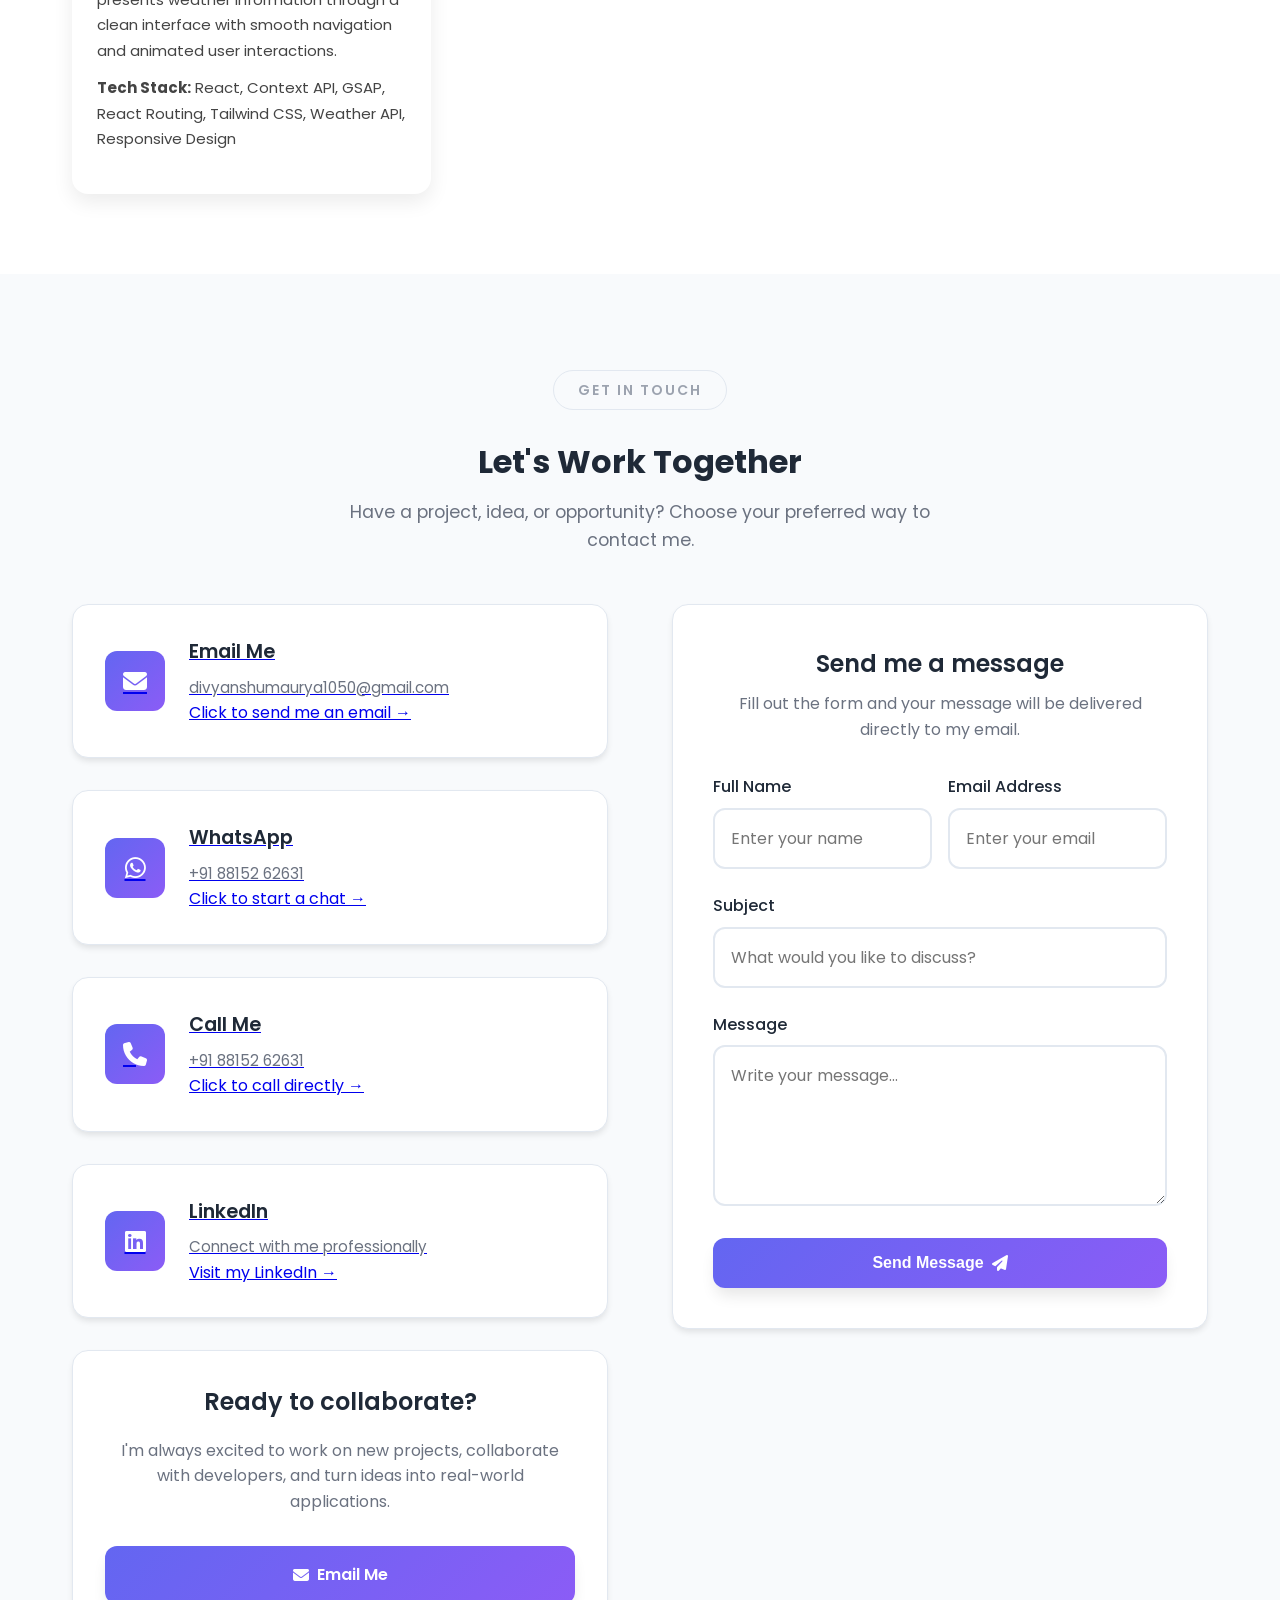
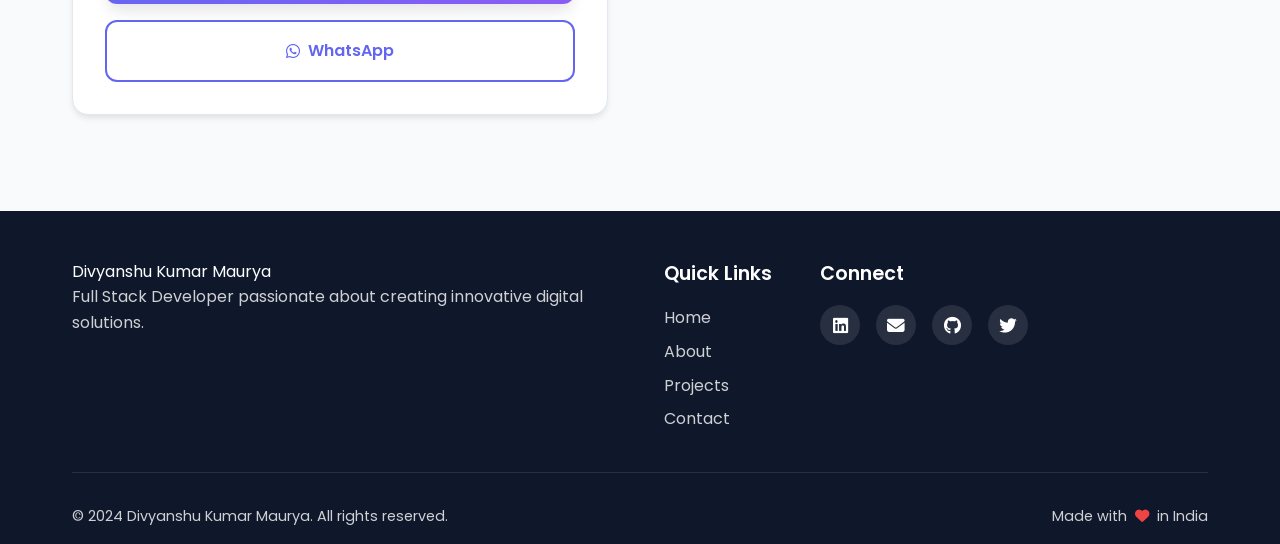
==== commit 0ea238cc: "contect form fix" ====
--- a/index.html
+++ b/index.html
@@ -389,7 +389,7 @@
   <div class="project-content">
     <div class="project-category">Full Stack MERN</div>
 
-    <h3>Smart Food Waste</h3>
+    <h3>FoodDonateApplication</h3>
 
     <p>
       A full-stack food waste management platform built with the MERN stack,
